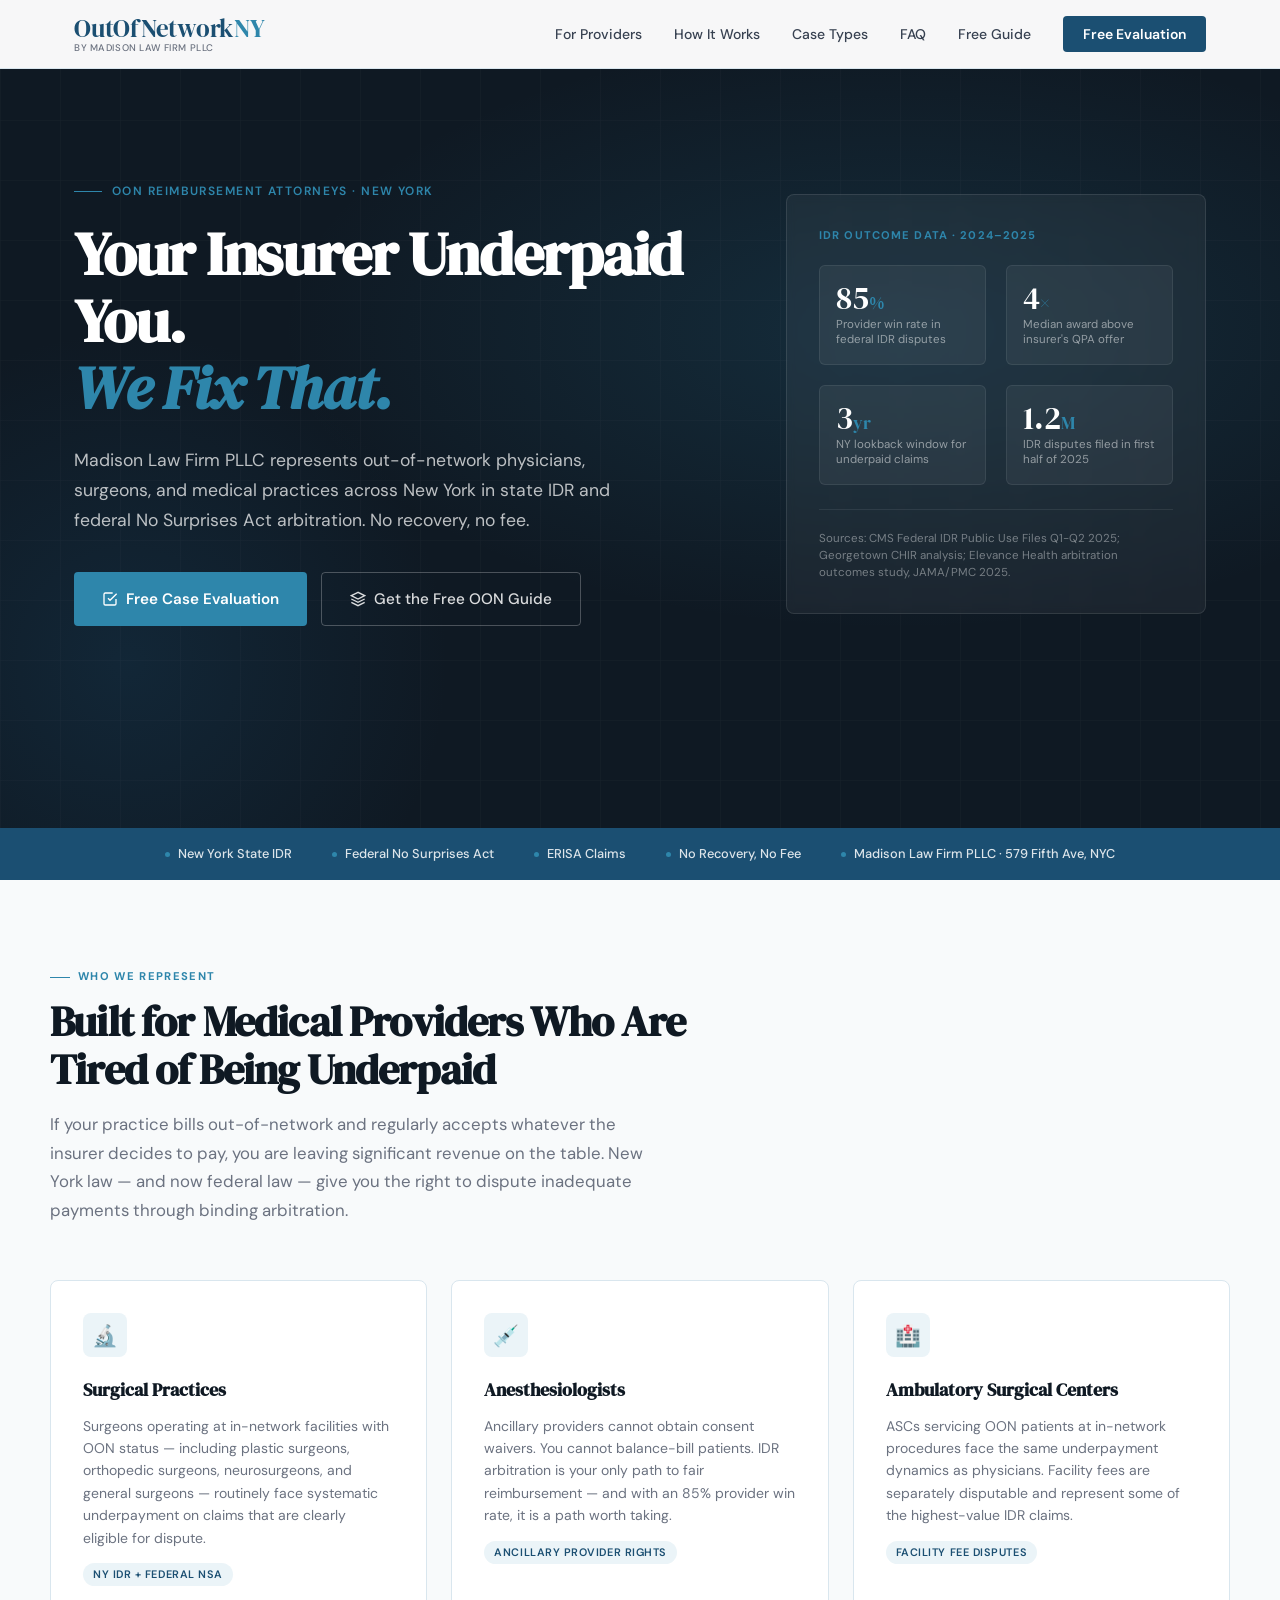
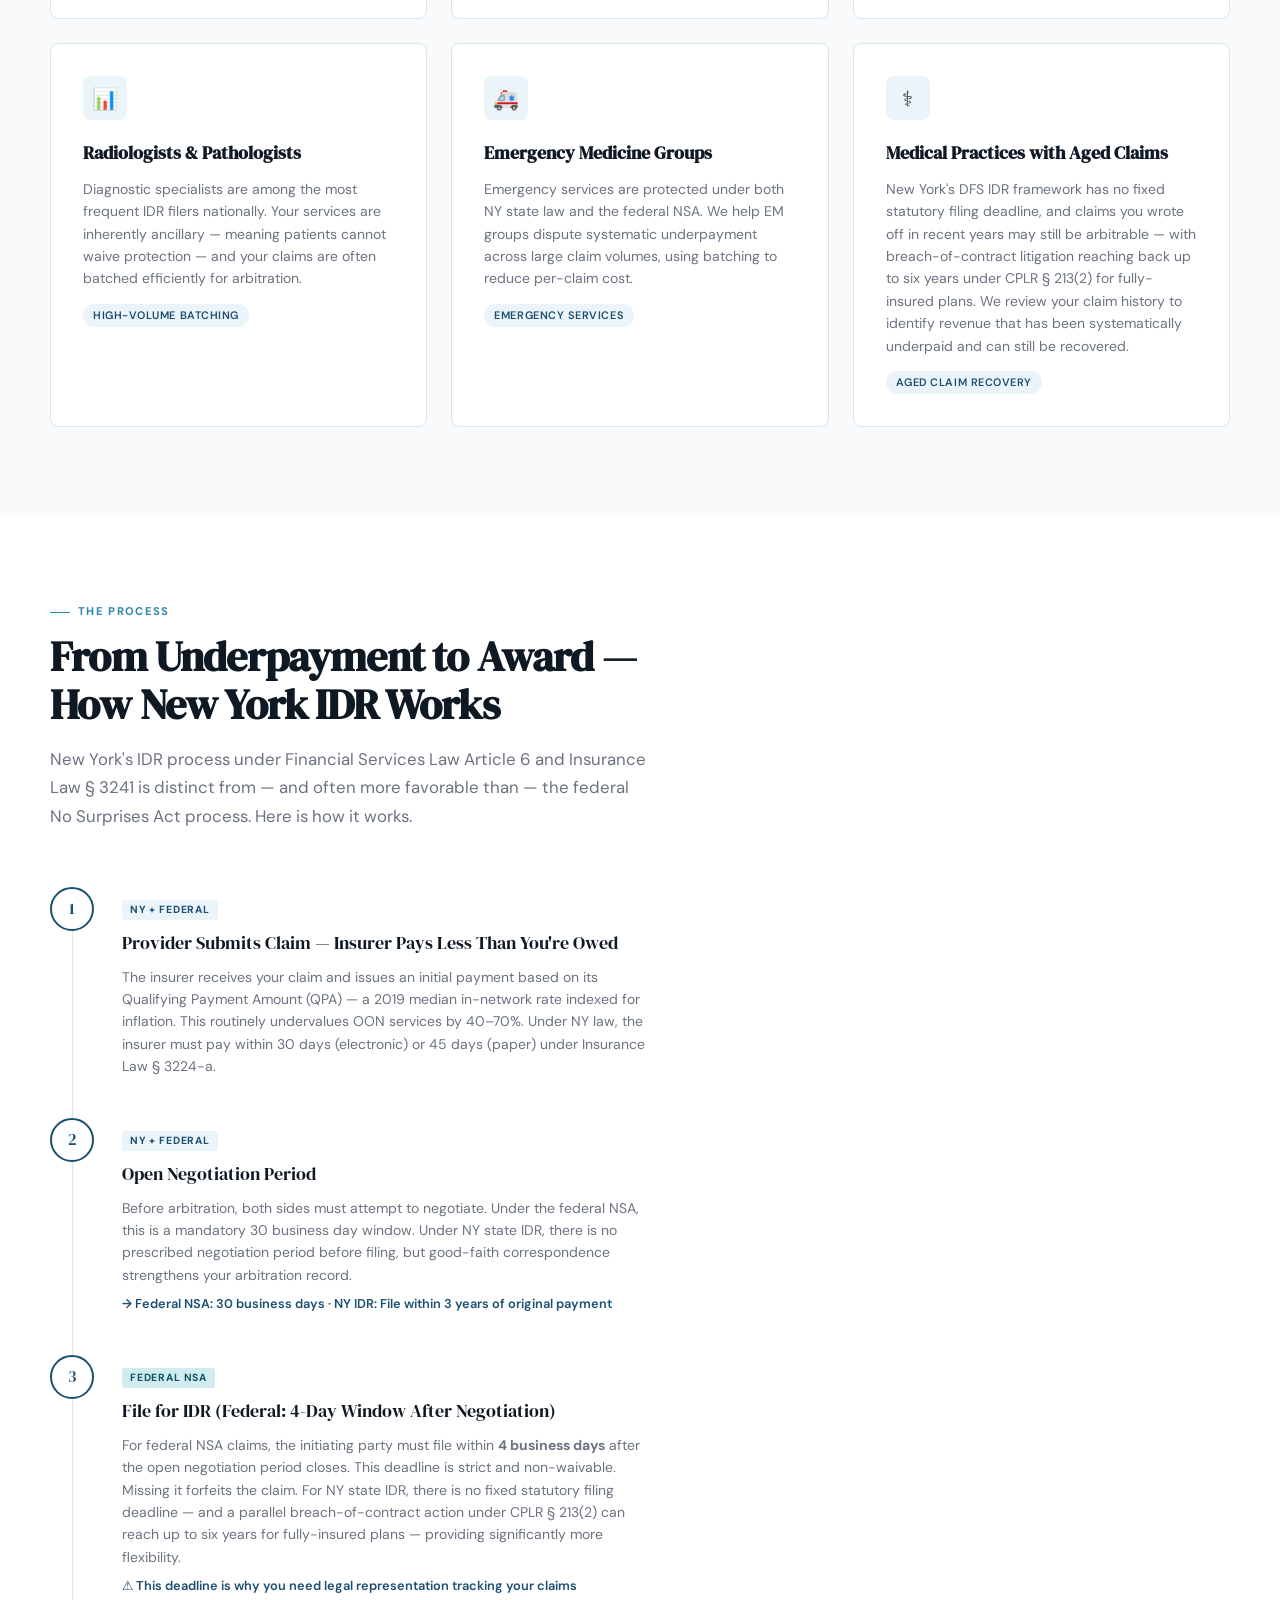
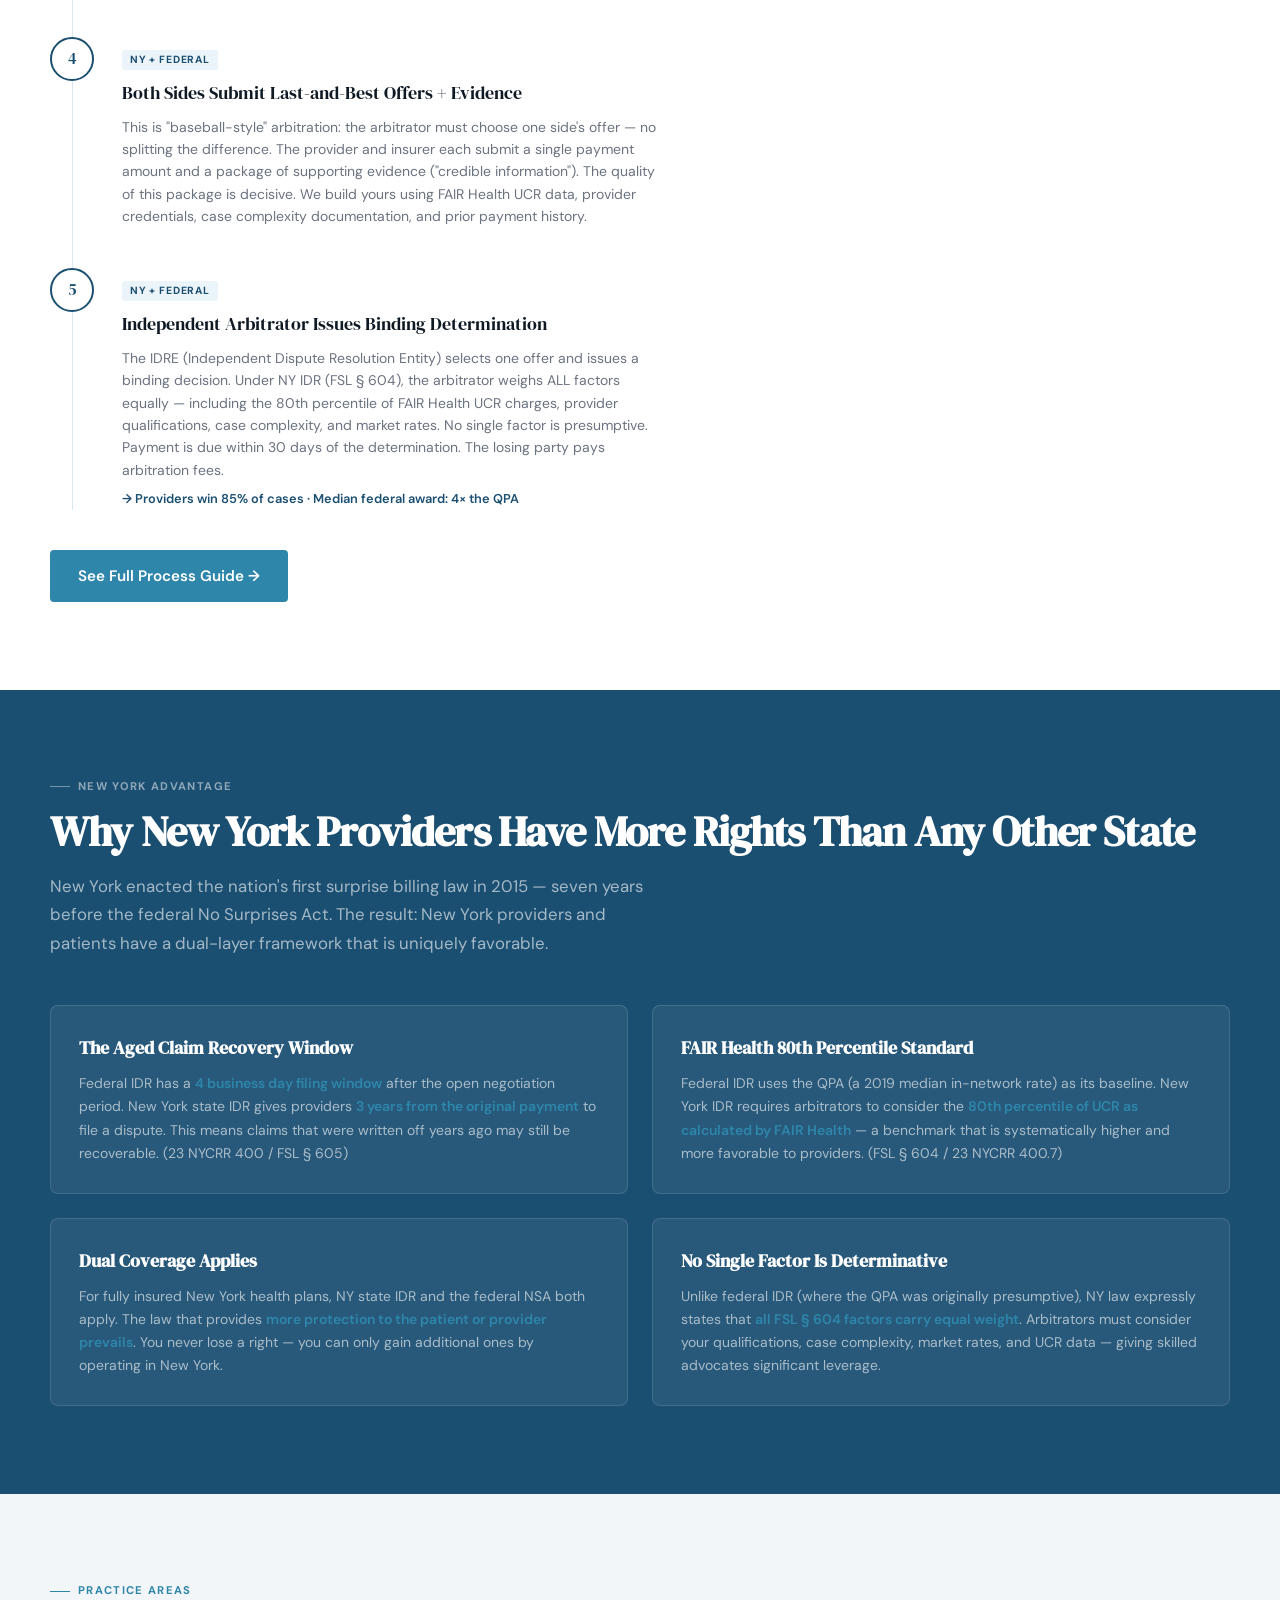
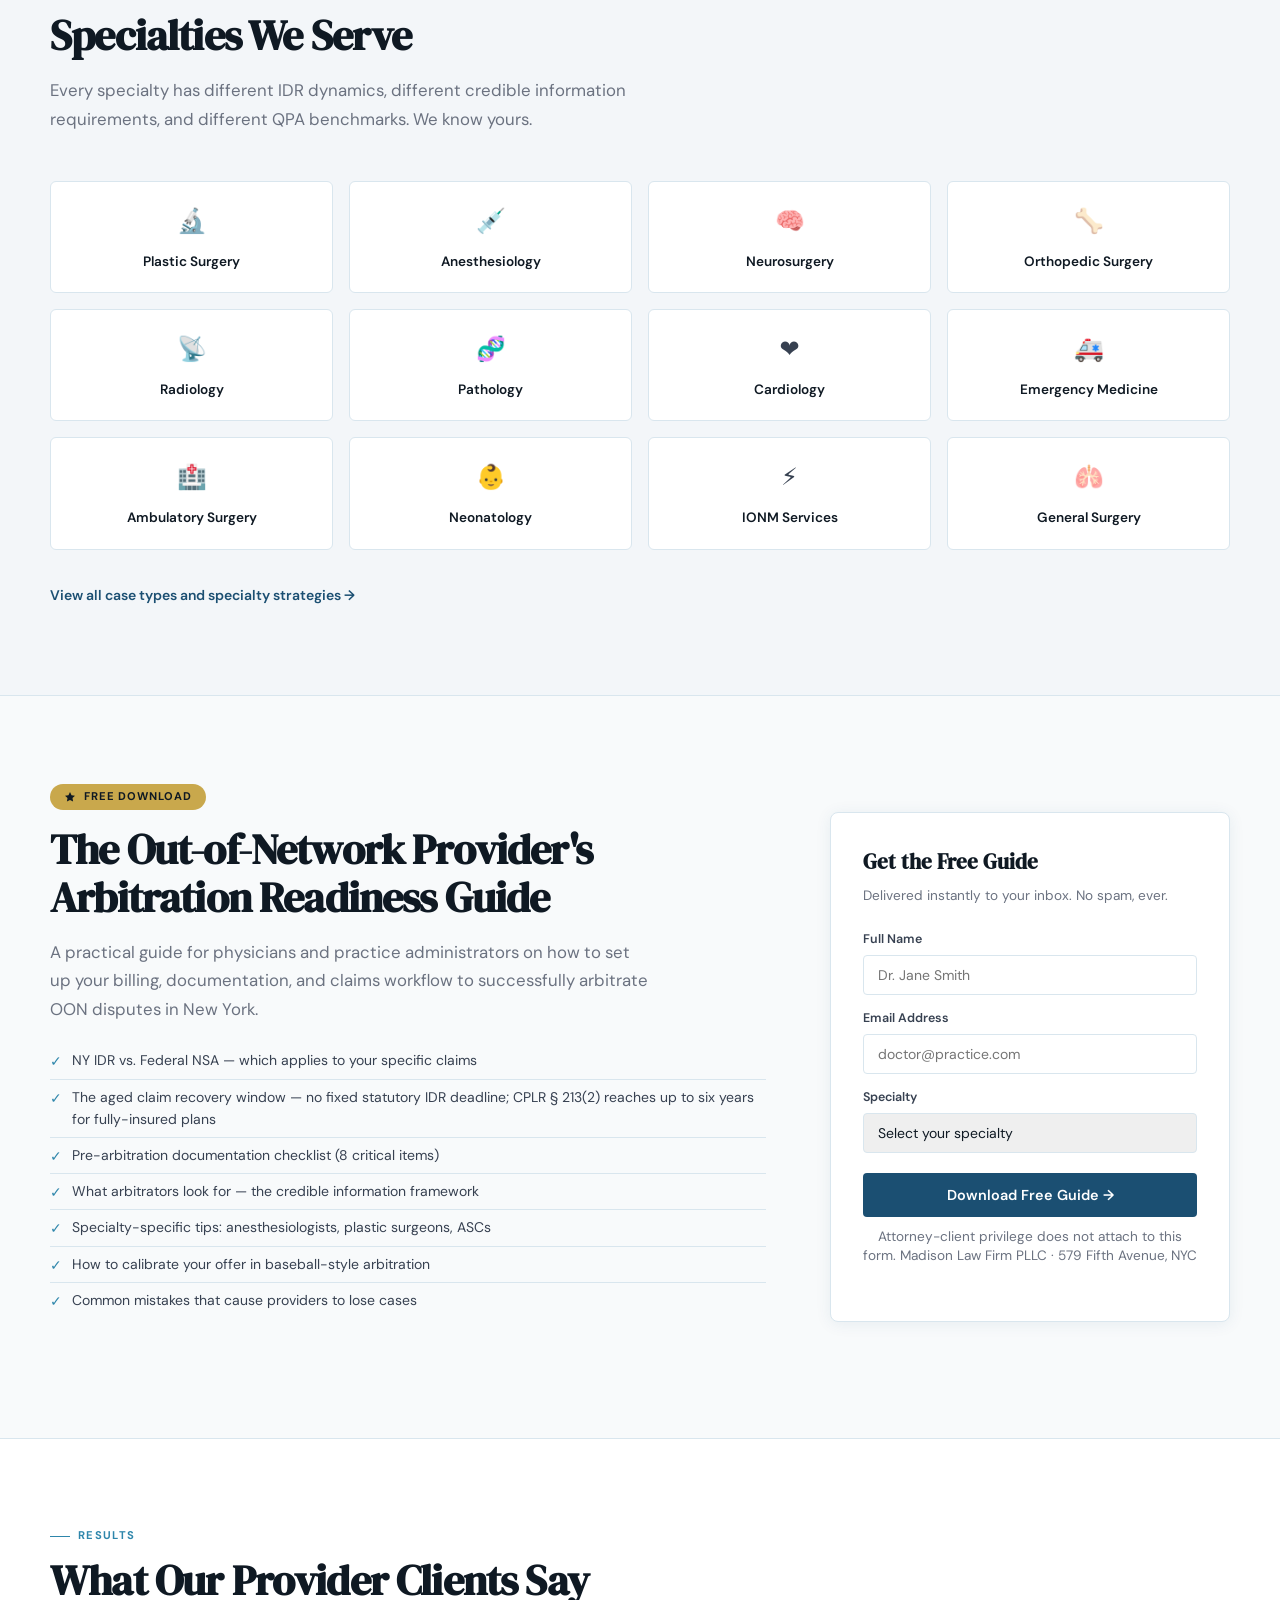
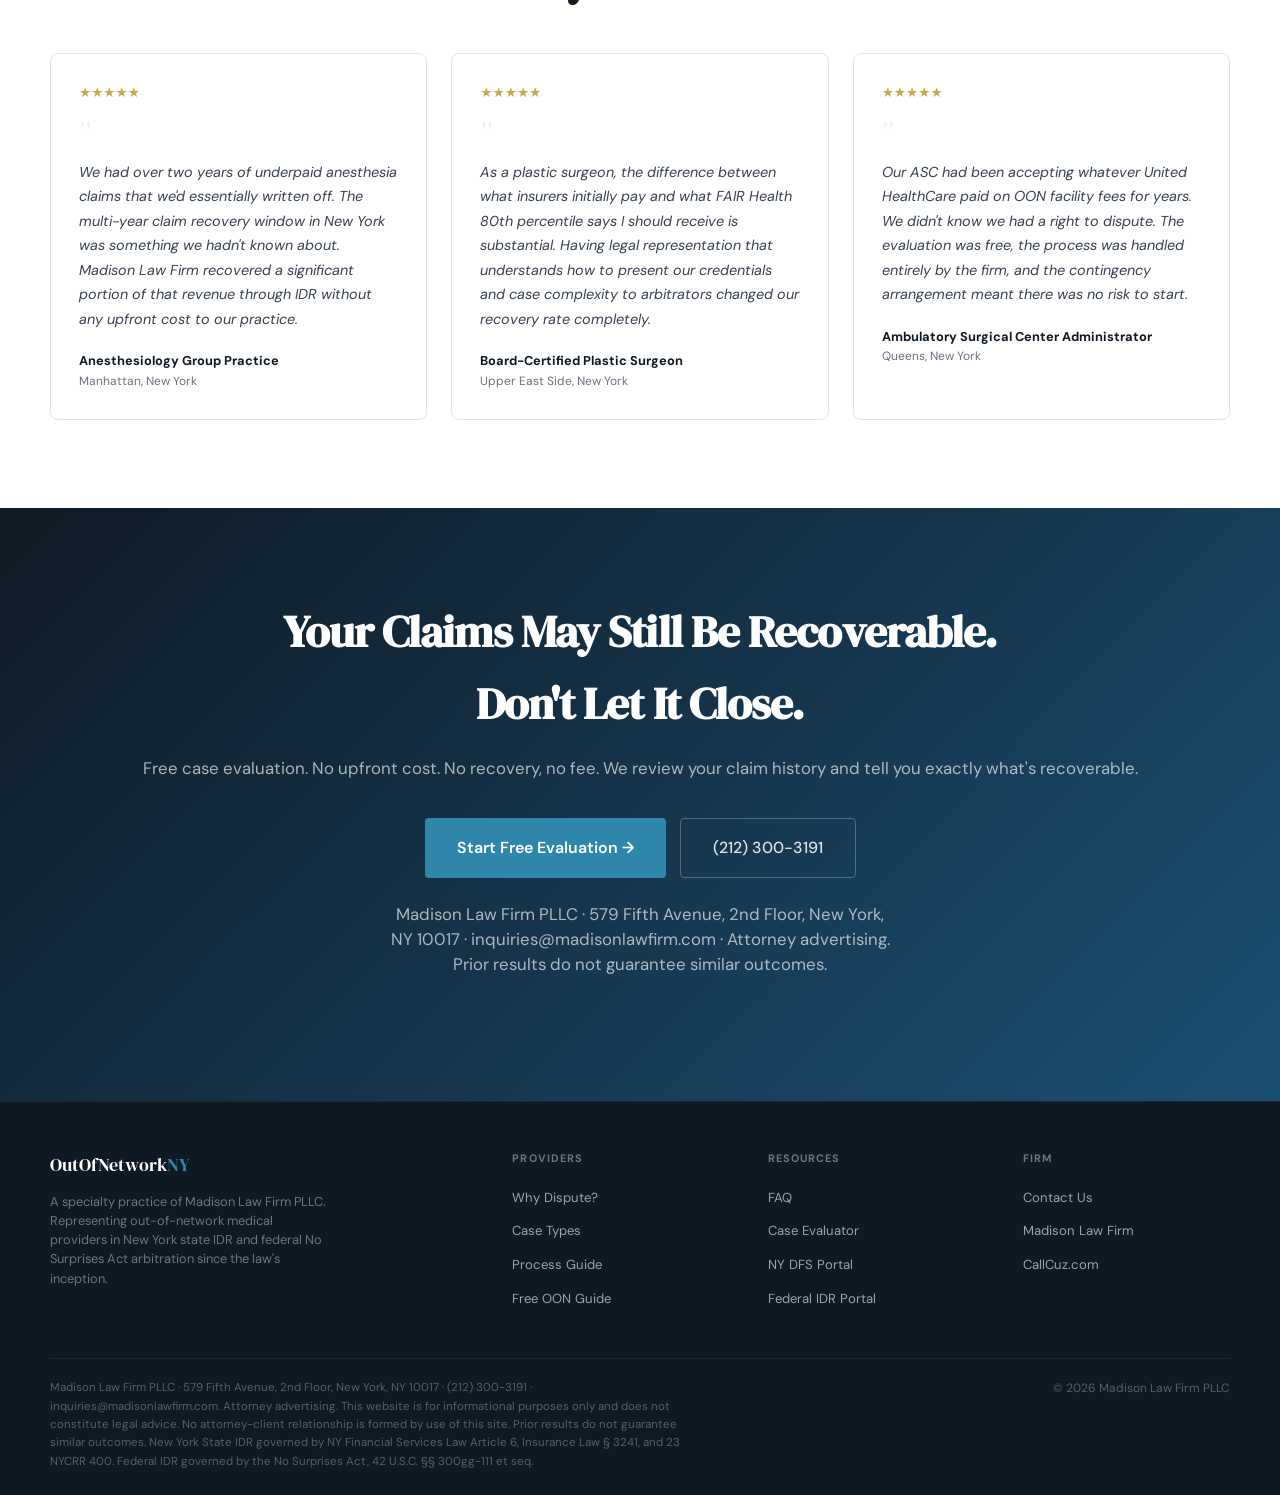
==== index.html @ 7281aad9 "Session 11 follow-up: 3-year -> multi-year / aged claim recovery framing; add Ins. Law § 3241 cross-" ====
<!DOCTYPE html>
<html lang="en">
<head>
<meta charset="UTF-8">
<meta name="viewport" content="width=device-width, initial-scale=1.0">
<title>Out-of-Network NY | OON Reimbursement Attorneys | Madison Law Firm PLLC</title>
<meta name="description" content="New York's out-of-network reimbursement attorneys. We help physicians, surgeons, and medical providers recover fair payment through NY IDR and federal No Surprises Act arbitration. No recovery, no fee.">
<meta name="keywords" content="out of network attorney New York, OON reimbursement lawyer NYC, No Surprises Act attorney NY, IDR arbitration New York, surprise bill attorney, medical provider reimbursement">
<link rel="canonical" href="https://www.outofnetworkny.com/">
<link rel="preconnect" href="https://fonts.googleapis.com">
<link rel="preconnect" href="https://fonts.gstatic.com" crossorigin>
<link href="https://fonts.googleapis.com/css2?family=DM+Serif+Display:ital@0;1&family=DM+Sans:ital,opsz,wght@0,9..40,300;0,9..40,400;0,9..40,500;0,9..40,600;0,9..40,700;1,9..40,400&display=swap" rel="stylesheet">

<style>
:root {
  --white: #FFFFFF;
  --off-white: #F8FAFB;
  --steel: #1B4F72;
  --steel-mid: #2E86AB;
  --steel-light: #EBF4F8;
  --steel-xlight: #F0F7FB;
  --charcoal: #0F1923;
  --gray-dark: #374151;
  --gray-mid: #6B7280;
  --gray-light: #F3F6F9;
  --gold: #C9A84C;
  --border: #D9E6EE;
  --serif: 'DM Serif Display', Georgia, serif;
  --sans: 'DM Sans', system-ui, sans-serif;
  --radius: 4px;
  --shadow: 0 2px 16px rgba(27,79,114,0.08);
  --shadow-lg: 0 8px 40px rgba(27,79,114,0.12);
}

*, *::before, *::after { box-sizing: border-box; margin: 0; padding: 0; }

html { scroll-behavior: smooth; }

body {
  font-family: var(--sans);
  color: var(--gray-dark);
  background: var(--white);
  line-height: 1.6;
  -webkit-font-smoothing: antialiased;
}

/* ─── NAV ─── */
nav {
  position: fixed; top: 0; left: 0; right: 0; z-index: 100;
  background: rgba(255,255,255,0.97);
  border-bottom: 1px solid var(--border);
  backdrop-filter: blur(8px);
}
.nav-inner {
  max-width: 1180px; margin: 0 auto;
  display: flex; align-items: center; justify-content: space-between;
  padding: 0 24px; height: 68px;
}
.nav-logo{font-family:var(--serif);font-size:1.55rem;color:var(--steel);text-decoration:none;letter-spacing:-0.01em;line-height:1.1;display:inline-flex;flex-direction:column;align-items:flex-start;}.nav-logo-brand{display:inline;}.nav-logo-ny{color:var(--steel-mid);}.nav-logo-sub{font-family:var(--sans);font-size:0.6rem;font-weight:500;letter-spacing:0.06em;text-transform:uppercase;color:var(--gray-mid);margin-top:1px;}
.nav-links {
  display: flex; align-items: center; gap: 32px; list-style: none;
}
.nav-links a {
  font-size: 0.875rem; font-weight: 500;
  color: var(--gray-dark); text-decoration: none;
  transition: color 0.2s;
}
.nav-links a:hover { color: var(--steel); }
.nav-cta {
  background: var(--steel);
  color: var(--white) !important;
  padding: 9px 20px;
  border-radius: var(--radius);
  font-weight: 600 !important;
  transition: background 0.2s !important;
}
.nav-cta:hover { background: var(--charcoal) !important; color: var(--white) !important; }
.hamburger { display: none; cursor: pointer; background: none; border: none; padding: 4px; }
.hamburger span {
  display: block; width: 22px; height: 2px;
  background: var(--charcoal); margin: 5px 0;
  transition: all 0.3s;
}

/* ─── HERO ─── */
.hero {
  min-height: 92vh;
  background: var(--charcoal);
  padding-top: 68px;
  display: flex; align-items: center;
  position: relative; overflow: hidden;
}
.hero::before {
  content: '';
  position: absolute; inset: 0;
  background:
    radial-gradient(ellipse 80% 60% at 70% 40%, rgba(46,134,171,0.18) 0%, transparent 60%),
    radial-gradient(ellipse 50% 80% at 10% 80%, rgba(27,79,114,0.25) 0%, transparent 50%);
}
.hero-grid {
  position: absolute; inset: 0; opacity: 0.04;
  background-image:
    linear-gradient(rgba(255,255,255,0.5) 1px, transparent 1px),
    linear-gradient(90deg, rgba(255,255,255,0.5) 1px, transparent 1px);
  background-size: 60px 60px;
}
.hero-inner {
  max-width: 1180px; margin: 0 auto; padding: 80px 24px;
  position: relative; z-index: 2;
  display: grid; grid-template-columns: 1fr 420px; gap: 64px; align-items: center;
}
.hero-eyebrow {
  font-size: 0.75rem; font-weight: 600; letter-spacing: 0.12em;
  text-transform: uppercase; color: var(--steel-mid);
  display: flex; align-items: center; gap: 10px;
  margin-bottom: 20px;
}
.hero-eyebrow::before {
  content: ''; display: block; width: 28px; height: 1px; background: var(--steel-mid);
}
.hero h1 {
  font-family: var(--serif);
  font-size: clamp(2.4rem, 5vw, 3.8rem);
  line-height: 1.1;
  color: var(--white);
  letter-spacing: -0.02em;
  margin-bottom: 24px;
}
.hero h1 em {
  font-style: italic; color: var(--steel-mid);
}
.hero-sub {
  font-size: 1.1rem; color: rgba(255,255,255,0.72);
  max-width: 540px; line-height: 1.7;
  margin-bottom: 36px;
}
.hero-actions {
  display: flex; gap: 14px; flex-wrap: wrap;
}
.btn-primary {
  display: inline-flex; align-items: center; gap: 8px;
  background: var(--steel-mid);
  color: var(--white);
  padding: 14px 28px;
  border-radius: var(--radius);
  font-weight: 600; font-size: 0.95rem;
  text-decoration: none;
  transition: background 0.2s, transform 0.15s;
  border: none; cursor: pointer;
}
.btn-primary:hover { background: #2278A3; transform: translateY(-1px); }
.btn-secondary {
  display: inline-flex; align-items: center; gap: 8px;
  background: transparent;
  color: rgba(255,255,255,0.85);
  padding: 14px 28px;
  border-radius: var(--radius);
  font-weight: 500; font-size: 0.95rem;
  text-decoration: none;
  border: 1px solid rgba(255,255,255,0.25);
  transition: all 0.2s;
  cursor: pointer;
}
.btn-secondary:hover {
  background: rgba(255,255,255,0.08);
  border-color: rgba(255,255,255,0.5);
}

/* Hero card */
.hero-card {
  background: rgba(255,255,255,0.05);
  border: 1px solid rgba(255,255,255,0.1);
  border-radius: 8px;
  padding: 32px;
  backdrop-filter: blur(4px);
}
.hero-card-title {
  font-size: 0.7rem; font-weight: 700; letter-spacing: 0.1em;
  text-transform: uppercase; color: var(--steel-mid);
  margin-bottom: 20px;
}
.stat-grid { display: grid; grid-template-columns: 1fr 1fr; gap: 20px; margin-bottom: 24px; }
.stat-item { padding: 16px; background: rgba(255,255,255,0.05); border-radius: 6px; border: 1px solid rgba(255,255,255,0.08); }
.stat-num {
  font-family: var(--serif); font-size: 2rem; color: var(--white);
  line-height: 1; margin-bottom: 4px;
}
.stat-num span { font-size: 1.1rem; color: var(--steel-mid); }
.stat-label { font-size: 0.72rem; color: rgba(255,255,255,0.5); line-height: 1.3; }
.hero-card-divider {
  height: 1px; background: rgba(255,255,255,0.08); margin: 20px 0;
}
.hero-card-footnote {
  font-size: 0.72rem; color: rgba(255,255,255,0.4); line-height: 1.5;
}

/* ─── TRUST BAR ─── */
.trust-bar {
  background: var(--steel);
  padding: 16px 24px;
}
.trust-bar-inner {
  max-width: 1180px; margin: 0 auto;
  display: flex; align-items: center; justify-content: center;
  gap: 40px; flex-wrap: wrap;
}
.trust-item {
  display: flex; align-items: center; gap: 8px;
  font-size: 0.8rem; font-weight: 500; color: rgba(255,255,255,0.85);
  white-space: nowrap;
}
.trust-dot { width: 5px; height: 5px; background: var(--steel-mid); border-radius: 50%; flex-shrink: 0; }

/* ─── SECTION BASE ─── */
section { padding: 88px 24px; }
.container { max-width: 1180px; margin: 0 auto; }
.section-eyebrow {
  font-size: 0.7rem; font-weight: 700; letter-spacing: 0.12em;
  text-transform: uppercase; color: var(--steel-mid);
  margin-bottom: 12px;
  display: flex; align-items: center; gap: 8px;
}
.section-eyebrow::before {
  content: ''; display: block; width: 20px; height: 1px; background: var(--steel-mid);
}
.section-title {
  font-family: var(--serif);
  font-size: clamp(1.8rem, 3.5vw, 2.6rem);
  color: var(--charcoal);
  letter-spacing: -0.02em;
  line-height: 1.15;
  margin-bottom: 16px;
}
.section-sub {
  font-size: 1.05rem; color: var(--gray-mid); line-height: 1.7;
  max-width: 600px;
}

/* ─── WHO WE SERVE ─── */
.serve-section { background: var(--off-white); }
.serve-intro { max-width: 680px; margin-bottom: 56px; }
.serve-grid {
  display: grid; grid-template-columns: repeat(3, 1fr); gap: 24px;
}
.serve-card {
  background: var(--white);
  border: 1px solid var(--border);
  border-radius: 8px;
  padding: 32px;
  transition: box-shadow 0.2s, transform 0.2s;
}
.serve-card:hover { box-shadow: var(--shadow-lg); transform: translateY(-2px); }
.serve-icon {
  width: 44px; height: 44px;
  background: var(--steel-light);
  border-radius: 8px;
  display: flex; align-items: center; justify-content: center;
  margin-bottom: 18px; font-size: 1.3rem;
}
.serve-card h3 {
  font-family: var(--serif); font-size: 1.15rem;
  color: var(--charcoal); margin-bottom: 10px;
}
.serve-card p { font-size: 0.875rem; color: var(--gray-mid); line-height: 1.6; }
.serve-tag {
  display: inline-block;
  background: var(--steel-light); color: var(--steel);
  font-size: 0.68rem; font-weight: 600; letter-spacing: 0.05em;
  text-transform: uppercase; padding: 3px 10px; border-radius: 20px;
  margin-top: 14px;
}

/* ─── PROCESS ─── */
.process-section { background: var(--white); }
.process-header { max-width: 640px; margin-bottom: 56px; }
.process-timeline { position: relative; }
.process-timeline::before {
  content: '';
  position: absolute; left: 22px; top: 0; bottom: 0;
  width: 1px; background: var(--border);
}
.process-step {
  display: flex; gap: 28px; padding-bottom: 40px; position: relative;
}
.process-step:last-child { padding-bottom: 0; }
.step-num {
  width: 44px; height: 44px; border-radius: 50%;
  background: var(--white); border: 2px solid var(--steel);
  display: flex; align-items: center; justify-content: center;
  font-family: var(--serif); font-size: 1rem; color: var(--steel);
  flex-shrink: 0; position: relative; z-index: 2;
}
.step-body { padding-top: 8px; }
.step-badge {
  display: inline-block;
  font-size: 0.65rem; font-weight: 700; letter-spacing: 0.08em;
  text-transform: uppercase; padding: 2px 8px;
  border-radius: 3px; margin-bottom: 8px;
}
.badge-ny { background: #FFF3CD; color: #856404; }
.badge-fed { background: #D1ECF1; color: #0C5460; }
.badge-both { background: var(--steel-light); color: var(--steel); }
.step-title {
  font-family: var(--serif); font-size: 1.15rem;
  color: var(--charcoal); margin-bottom: 8px;
}
.step-desc { font-size: 0.875rem; color: var(--gray-mid); line-height: 1.6; max-width: 540px; }
.step-key {
  margin-top: 8px; font-size: 0.8rem;
  color: var(--steel); font-weight: 600;
  display: flex; align-items: center; gap: 6px;
}

/* ─── WHY NY ─── */
.whyny-section { background: var(--steel); }
.whyny-section .section-title { color: var(--white); }
.whyny-section .section-eyebrow { color: rgba(255,255,255,0.6); }
.whyny-section .section-eyebrow::before { background: rgba(255,255,255,0.4); }
.whyny-section .section-sub { color: rgba(255,255,255,0.65); }
.whyny-grid {
  display: grid; grid-template-columns: repeat(2, 1fr); gap: 24px; margin-top: 48px;
}
.whyny-card {
  background: rgba(255,255,255,0.06);
  border: 1px solid rgba(255,255,255,0.12);
  border-radius: 8px; padding: 28px;
}
.whyny-card h3 {
  font-family: var(--serif); font-size: 1.1rem; color: var(--white);
  margin-bottom: 10px;
}
.whyny-card p { font-size: 0.875rem; color: rgba(255,255,255,0.6); line-height: 1.65; }
.whyny-highlight {
  color: var(--steel-mid); font-weight: 600;
}

/* ─── SPECIALTIES ─── */
.spec-section { background: var(--gray-light); }
.spec-header { max-width: 600px; margin-bottom: 48px; }
.spec-list {
  display: grid; grid-template-columns: repeat(4, 1fr); gap: 16px;
}
.spec-item {
  background: var(--white);
  border: 1px solid var(--border);
  border-radius: 6px; padding: 20px 16px;
  text-align: center;
  transition: border-color 0.2s, box-shadow 0.2s;
}
.spec-item:hover { border-color: var(--steel-mid); box-shadow: var(--shadow); }
.spec-emoji { font-size: 1.5rem; margin-bottom: 10px; }
.spec-name { font-size: 0.85rem; font-weight: 600; color: var(--charcoal); }

/* ─── GUIDE CTA ─── */
.guide-section {
  background: var(--off-white);
  border-top: 1px solid var(--border);
  border-bottom: 1px solid var(--border);
}
.guide-inner {
  display: grid; grid-template-columns: 1fr 400px; gap: 64px; align-items: center;
}
.guide-badge {
  display: inline-flex; align-items: center; gap: 8px;
  background: var(--gold);
  color: var(--charcoal); padding: 4px 14px; border-radius: 20px;
  font-size: 0.7rem; font-weight: 700; letter-spacing: 0.08em;
  text-transform: uppercase; margin-bottom: 16px;
}
.guide-list {
  list-style: none; margin: 20px 0 32px;
}
.guide-list li {
  display: flex; align-items: flex-start; gap: 10px;
  font-size: 0.875rem; color: var(--gray-dark); padding: 6px 0;
  border-bottom: 1px solid var(--border);
}
.guide-list li:last-child { border-bottom: none; }
.guide-check { color: var(--steel-mid); font-weight: 700; flex-shrink: 0; margin-top: 1px; }
.guide-form-card {
  background: var(--white);
  border: 1px solid var(--border);
  border-radius: 8px; padding: 32px;
  box-shadow: var(--shadow);
}
.guide-form-card h3 {
  font-family: var(--serif); font-size: 1.3rem;
  color: var(--charcoal); margin-bottom: 6px;
}
.guide-form-card p { font-size: 0.85rem; color: var(--gray-mid); margin-bottom: 24px; }
.form-group { margin-bottom: 14px; }
.form-group label {
  display: block; font-size: 0.78rem; font-weight: 600;
  color: var(--gray-dark); margin-bottom: 5px;
}
.form-group input, .form-group select {
  width: 100%; padding: 10px 14px;
  border: 1px solid var(--border);
  border-radius: var(--radius);
  font-family: var(--sans); font-size: 0.875rem;
  color: var(--charcoal);
  transition: border-color 0.2s;
  appearance: none;
}
.form-group input:focus, .form-group select:focus {
  outline: none; border-color: var(--steel-mid);
  box-shadow: 0 0 0 3px rgba(46,134,171,0.1);
}
.form-submit {
  width: 100%; padding: 13px;
  background: var(--steel); color: var(--white);
  border: none; border-radius: var(--radius);
  font-family: var(--sans); font-size: 0.9rem; font-weight: 600;
  cursor: pointer; transition: background 0.2s;
  margin-top: 6px;
}
.form-submit:hover { background: var(--charcoal); }
.form-privacy {
  font-size: 0.72rem; color: var(--gray-mid); text-align: center;
  margin-top: 10px; line-height: 1.4;
}

/* ─── TESTIMONIALS ─── */
.testi-section { background: var(--white); }
.testi-grid { display: grid; grid-template-columns: repeat(3, 1fr); gap: 24px; margin-top: 48px; }
.testi-card {
  border: 1px solid var(--border); border-radius: 8px; padding: 28px;
  position: relative;
}
.testi-quote { font-size: 2rem; color: var(--steel-light); line-height: 1; margin-bottom: 12px; font-family: Georgia; }
.testi-text { font-size: 0.9rem; color: var(--gray-dark); line-height: 1.7; font-style: italic; margin-bottom: 20px; }
.testi-author { font-size: 0.8rem; font-weight: 700; color: var(--charcoal); }
.testi-role { font-size: 0.75rem; color: var(--gray-mid); }
.testi-stars { color: var(--gold); font-size: 0.85rem; margin-bottom: 12px; }

/* ─── FINAL CTA ─── */
.cta-section {
  background: linear-gradient(135deg, var(--charcoal) 0%, var(--steel) 100%);
  padding: 88px 24px; text-align: center;
}
.cta-section h2 {
  font-family: var(--serif); font-size: clamp(1.8rem, 3.5vw, 2.8rem);
  color: var(--white); letter-spacing: -0.02em; margin-bottom: 16px;
}
.cta-section p { font-size: 1.05rem; color: rgba(255,255,255,0.65); margin-bottom: 36px; }
.cta-actions { display: flex; gap: 14px; justify-content: center; flex-wrap: wrap; }
.cta-phone {
  display: inline-flex; align-items: center; gap: 8px;
  font-size: 1.5rem; font-family: var(--serif); color: var(--white);
  text-decoration: none; margin-bottom: 16px;
}
.disclaimer {
  font-size: 0.72rem; color: rgba(255,255,255,0.35);
  max-width: 500px; margin: 24px auto 0; line-height: 1.5;
}

/* ─── FOOTER ─── */
footer {
  background: var(--charcoal);
  border-top: 1px solid rgba(255,255,255,0.06);
  padding: 48px 24px 24px;
}
.footer-inner {
  max-width: 1180px; margin: 0 auto;
  display: grid; grid-template-columns: 2fr 1fr 1fr 1fr; gap: 48px;
  margin-bottom: 40px;
}
.footer-brand { max-width: 280px; }
.footer-logo {
  font-family: var(--serif); font-size: 1.15rem;
  color: var(--white); text-decoration: none; display: block; margin-bottom: 12px;
}
.footer-logo span { color: var(--steel-mid); }
.footer-tagline { font-size: 0.8rem; color: rgba(255,255,255,0.4); line-height: 1.5; }
.footer-col h4 {
  font-size: 0.68rem; font-weight: 700; letter-spacing: 0.1em;
  text-transform: uppercase; color: rgba(255,255,255,0.4);
  margin-bottom: 16px;
}
.footer-col ul { list-style: none; }
.footer-col li { margin-bottom: 8px; }
.footer-col a {
  font-size: 0.82rem; color: rgba(255,255,255,0.6);
  text-decoration: none; transition: color 0.2s;
}
.footer-col a:hover { color: var(--white); }
.footer-bottom {
  max-width: 1180px; margin: 0 auto;
  border-top: 1px solid rgba(255,255,255,0.06);
  padding-top: 20px;
  display: flex; justify-content: space-between; align-items: flex-start;
  gap: 24px; flex-wrap: wrap;
}
.footer-legal { font-size: 0.72rem; color: rgba(255,255,255,0.3); line-height: 1.6; max-width: 640px; }
.footer-copy { font-size: 0.75rem; color: rgba(255,255,255,0.3); white-space: nowrap; }

/* ─── MOBILE ─── */
@media (max-width: 768px) {
  .nav-links { display: none; }
  .hamburger { display: block; }
  .nav-links.open {
    display: flex; flex-direction: column;
    position: fixed; top: 68px; left: 0; right: 0;
    background: var(--white); padding: 20px 24px 28px;
    border-bottom: 1px solid var(--border);
    box-shadow: 0 8px 24px rgba(0,0,0,0.1);
    gap: 4px;
  }
  .nav-links.open a { padding: 10px 0; font-size: 1rem; border-bottom: 1px solid var(--border); }
  .nav-links.open li:last-child a { border-bottom: none; }
  .hero-inner { grid-template-columns: 1fr; gap: 40px; padding: 60px 20px; }
  .hero-card { display: none; }
  .serve-grid { grid-template-columns: 1fr; }
  .whyny-grid { grid-template-columns: 1fr; }
  .spec-list { grid-template-columns: repeat(2, 1fr); }
  .guide-inner { grid-template-columns: 1fr; }
  .testi-grid { grid-template-columns: 1fr; }
  .footer-inner { grid-template-columns: 1fr 1fr; gap: 32px; }
  .footer-bottom { flex-direction: column; }
  .trust-bar-inner { gap: 16px; }
  .cta-actions { flex-direction: column; align-items: center; }
}
@media (max-width: 480px) {
  .spec-list { grid-template-columns: repeat(2, 1fr); }
  .footer-inner { grid-template-columns: 1fr; }
  .stat-grid { grid-template-columns: 1fr 1fr; }
}

/* ─── ANIMATIONS ─── */
@keyframes fadeUp {
  from { opacity: 0; transform: translateY(20px); }
  to { opacity: 1; transform: translateY(0); }
}
.hero-eyebrow { animation: fadeUp 0.6s ease both; }
.hero h1 { animation: fadeUp 0.6s 0.1s ease both; }
.hero-sub { animation: fadeUp 0.6s 0.2s ease both; }
.hero-actions { animation: fadeUp 0.6s 0.3s ease both; }
.hero-card { animation: fadeUp 0.6s 0.2s ease both; }
</style>
</head>
<body>

<!-- NAV -->
<nav>
  <div class="nav-inner">
    <a href="/" class="nav-logo"><span class="nav-logo-brand">OutOfNetwork<span class="nav-logo-ny">NY</span></span><span class="nav-logo-sub">by Madison Law Firm PLLC</span></a>
    <ul class="nav-links" id="navLinks">
      <li><a href="/for-providers.html">For Providers</a></li>
      <li><a href="/how-it-works.html">How It Works</a></li>
      <li><a href="/case-types.html">Case Types</a></li>
      <li><a href="/faq.html">FAQ</a></li>
      <li><a href="/free-guide.html">Free Guide</a></li>
      <li><a href="/case-evaluator.html" class="nav-cta">Free Evaluation</a></li>
    </ul>
    <button class="hamburger" id="hamburger" aria-label="Menu">
      <span></span><span></span><span></span>
    </button>
  </div>
</nav>

<!-- HERO -->
<section class="hero">
  <div class="hero-grid"></div>
  <div class="hero-inner">
    <div>
      <div class="hero-eyebrow">OON Reimbursement Attorneys · New York</div>
      <h1>Your Insurer Underpaid You.<br><em>We Fix That.</em></h1>
      <p class="hero-sub">Madison Law Firm PLLC represents out-of-network physicians, surgeons, and medical practices across New York in state IDR and federal No Surprises Act arbitration. No recovery, no fee.</p>
      <div class="hero-actions">
        <a href="/case-evaluator.html" class="btn-primary">
          <svg width="16" height="16" viewBox="0 0 24 24" fill="none" stroke="currentColor" stroke-width="2"><path d="M9 11l3 3L22 4"/><path d="M21 12v7a2 2 0 01-2 2H5a2 2 0 01-2-2V5a2 2 0 012-2h11"/></svg>
          Free Case Evaluation
        </a>
        <a href="/free-guide.html" class="btn-secondary">
          <svg width="16" height="16" viewBox="0 0 24 24" fill="none" stroke="currentColor" stroke-width="2"><path d="M12 2L2 7l10 5 10-5-10-5z"/><path d="M2 17l10 5 10-5M2 12l10 5 10-5"/></svg>
          Get the Free OON Guide
        </a>
      </div>
    </div>
    <div class="hero-card">
      <div class="hero-card-title">IDR Outcome Data · 2024–2025</div>
      <div class="stat-grid">
        <div class="stat-item">
          <div class="stat-num">85<span>%</span></div>
          <div class="stat-label">Provider win rate in federal IDR disputes</div>
        </div>
        <div class="stat-item">
          <div class="stat-num">4<span>×</span></div>
          <div class="stat-label">Median award above insurer's QPA offer</div>
        </div>
        <div class="stat-item">
          <div class="stat-num">3<span>yr</span></div>
          <div class="stat-label">NY lookback window for underpaid claims</div>
        </div>
        <div class="stat-item">
          <div class="stat-num">1.2<span>M</span></div>
          <div class="stat-label">IDR disputes filed in first half of 2025</div>
        </div>
      </div>
      <div class="hero-card-divider"></div>
      <div class="hero-card-footnote">Sources: CMS Federal IDR Public Use Files Q1-Q2 2025; Georgetown CHIR analysis; Elevance Health arbitration outcomes study, JAMA/PMC 2025.</div>
    </div>
  </div>
</section>

<!-- TRUST BAR -->
<div class="trust-bar">
  <div class="trust-bar-inner">
    <div class="trust-item"><div class="trust-dot"></div> New York State IDR</div>
    <div class="trust-item"><div class="trust-dot"></div> Federal No Surprises Act</div>
    <div class="trust-item"><div class="trust-dot"></div> ERISA Claims</div>
    <div class="trust-item"><div class="trust-dot"></div> No Recovery, No Fee</div>
    <div class="trust-item"><div class="trust-dot"></div> Madison Law Firm PLLC · 579 Fifth Ave, NYC</div>
  </div>
</div>

<!-- WHO WE SERVE -->
<section class="serve-section">
  <div class="container">
    <div class="serve-intro">
      <div class="section-eyebrow">Who We Represent</div>
      <h2 class="section-title">Built for Medical Providers Who Are Tired of Being Underpaid</h2>
      <p class="section-sub">If your practice bills out-of-network and regularly accepts whatever the insurer decides to pay, you are leaving significant revenue on the table. New York law — and now federal law — give you the right to dispute inadequate payments through binding arbitration.</p>
    </div>
    <div class="serve-grid">
      <div class="serve-card">
        <div class="serve-icon">🔬</div>
        <h3>Surgical Practices</h3>
        <p>Surgeons operating at in-network facilities with OON status — including plastic surgeons, orthopedic surgeons, neurosurgeons, and general surgeons — routinely face systematic underpayment on claims that are clearly eligible for dispute.</p>
        <span class="serve-tag">NY IDR + Federal NSA</span>
      </div>
      <div class="serve-card">
        <div class="serve-icon">💉</div>
        <h3>Anesthesiologists</h3>
        <p>Ancillary providers cannot obtain consent waivers. You cannot balance-bill patients. IDR arbitration is your only path to fair reimbursement — and with an 85% provider win rate, it is a path worth taking.</p>
        <span class="serve-tag">Ancillary Provider Rights</span>
      </div>
      <div class="serve-card">
        <div class="serve-icon">🏥</div>
        <h3>Ambulatory Surgical Centers</h3>
        <p>ASCs servicing OON patients at in-network procedures face the same underpayment dynamics as physicians. Facility fees are separately disputable and represent some of the highest-value IDR claims.</p>
        <span class="serve-tag">Facility Fee Disputes</span>
      </div>
      <div class="serve-card">
        <div class="serve-icon">📊</div>
        <h3>Radiologists & Pathologists</h3>
        <p>Diagnostic specialists are among the most frequent IDR filers nationally. Your services are inherently ancillary — meaning patients cannot waive protection — and your claims are often batched efficiently for arbitration.</p>
        <span class="serve-tag">High-Volume Batching</span>
      </div>
      <div class="serve-card">
        <div class="serve-icon">🚑</div>
        <h3>Emergency Medicine Groups</h3>
        <p>Emergency services are protected under both NY state law and the federal NSA. We help EM groups dispute systematic underpayment across large claim volumes, using batching to reduce per-claim cost.</p>
        <span class="serve-tag">Emergency Services</span>
      </div>
      <div class="serve-card">
        <div class="serve-icon">⚕️</div>
        <h3>Medical Practices with Aged Claims</h3>
        <p>New York's DFS IDR framework has no fixed statutory filing deadline, and claims you wrote off in recent years may still be arbitrable — with breach-of-contract litigation reaching back up to six years under CPLR § 213(2) for fully-insured plans. We review your claim history to identify revenue that has been systematically underpaid and can still be recovered.</p>
        <span class="serve-tag">Aged Claim Recovery</span>
      </div>
    </div>
  </div>
</section>

<!-- HOW IT WORKS PREVIEW -->
<section class="process-section">
  <div class="container">
    <div class="process-header">
      <div class="section-eyebrow">The Process</div>
      <h2 class="section-title">From Underpayment to Award — How New York IDR Works</h2>
      <p class="section-sub">New York's IDR process under Financial Services Law Article 6 and Insurance Law § 3241 is distinct from — and often more favorable than — the federal No Surprises Act process. Here is how it works.</p>
    </div>
    <div class="process-timeline">
      <div class="process-step">
        <div class="step-num">1</div>
        <div class="step-body">
          <span class="step-badge badge-both">NY + Federal</span>
          <div class="step-title">Provider Submits Claim — Insurer Pays Less Than You're Owed</div>
          <p class="step-desc">The insurer receives your claim and issues an initial payment based on its Qualifying Payment Amount (QPA) — a 2019 median in-network rate indexed for inflation. This routinely undervalues OON services by 40–70%. Under NY law, the insurer must pay within 30 days (electronic) or 45 days (paper) under Insurance Law § 3224-a.</p>
        </div>
      </div>
      <div class="process-step">
        <div class="step-num">2</div>
        <div class="step-body">
          <span class="step-badge badge-both">NY + Federal</span>
          <div class="step-title">Open Negotiation Period</div>
          <p class="step-desc">Before arbitration, both sides must attempt to negotiate. Under the federal NSA, this is a mandatory 30 business day window. Under NY state IDR, there is no prescribed negotiation period before filing, but good-faith correspondence strengthens your arbitration record.</p>
          <div class="step-key">→ Federal NSA: 30 business days · NY IDR: File within 3 years of original payment</div>
        </div>
      </div>
      <div class="process-step">
        <div class="step-num">3</div>
        <div class="step-body">
          <span class="step-badge badge-fed">Federal NSA</span>
          <div class="step-title">File for IDR (Federal: 4-Day Window After Negotiation)</div>
          <p class="step-desc">For federal NSA claims, the initiating party must file within <strong>4 business days</strong> after the open negotiation period closes. This deadline is strict and non-waivable. Missing it forfeits the claim. For NY state IDR, there is no fixed statutory filing deadline — and a parallel breach-of-contract action under CPLR § 213(2) can reach up to six years for fully-insured plans — providing significantly more flexibility.</p>
          <div class="step-key">⚠ This deadline is why you need legal representation tracking your claims</div>
        </div>
      </div>
      <div class="process-step">
        <div class="step-num">4</div>
        <div class="step-body">
          <span class="step-badge badge-both">NY + Federal</span>
          <div class="step-title">Both Sides Submit Last-and-Best Offers + Evidence</div>
          <p class="step-desc">This is "baseball-style" arbitration: the arbitrator must choose one side's offer — no splitting the difference. The provider and insurer each submit a single payment amount and a package of supporting evidence ("credible information"). The quality of this package is decisive. We build yours using FAIR Health UCR data, provider credentials, case complexity documentation, and prior payment history.</p>
        </div>
      </div>
      <div class="process-step">
        <div class="step-num">5</div>
        <div class="step-body">
          <span class="step-badge badge-both">NY + Federal</span>
          <div class="step-title">Independent Arbitrator Issues Binding Determination</div>
          <p class="step-desc">The IDRE (Independent Dispute Resolution Entity) selects one offer and issues a binding decision. Under NY IDR (FSL § 604), the arbitrator weighs ALL factors equally — including the 80th percentile of FAIR Health UCR charges, provider qualifications, case complexity, and market rates. No single factor is presumptive. Payment is due within 30 days of the determination. The losing party pays arbitration fees.</p>
          <div class="step-key">→ Providers win 85% of cases · Median federal award: 4× the QPA</div>
        </div>
      </div>
    </div>
    <div style="margin-top: 40px;">
      <a href="/how-it-works.html" class="btn-primary" style="text-decoration:none;">See Full Process Guide →</a>
    </div>
  </div>
</section>

<!-- WHY NY -->
<section class="whyny-section">
  <div class="container">
    <div class="section-eyebrow" style="color:rgba(255,255,255,0.5)">New York Advantage</div>
    <h2 class="section-title">Why New York Providers Have More Rights Than Any Other State</h2>
    <p class="section-sub" style="color:rgba(255,255,255,0.6)">New York enacted the nation's first surprise billing law in 2015 — seven years before the federal No Surprises Act. The result: New York providers and patients have a dual-layer framework that is uniquely favorable.</p>
    <div class="whyny-grid">
      <div class="whyny-card">
        <h3>The Aged Claim Recovery Window</h3>
        <p>Federal IDR has a <span class="whyny-highlight">4 business day filing window</span> after the open negotiation period. New York state IDR gives providers <span class="whyny-highlight">3 years from the original payment</span> to file a dispute. This means claims that were written off years ago may still be recoverable. (23 NYCRR 400 / FSL § 605)</p>
      </div>
      <div class="whyny-card">
        <h3>FAIR Health 80th Percentile Standard</h3>
        <p>Federal IDR uses the QPA (a 2019 median in-network rate) as its baseline. New York IDR requires arbitrators to consider the <span class="whyny-highlight">80th percentile of UCR as calculated by FAIR Health</span> — a benchmark that is systematically higher and more favorable to providers. (FSL § 604 / 23 NYCRR 400.7)</p>
      </div>
      <div class="whyny-card">
        <h3>Dual Coverage Applies</h3>
        <p>For fully insured New York health plans, NY state IDR and the federal NSA both apply. The law that provides <span class="whyny-highlight">more protection to the patient or provider prevails</span>. You never lose a right — you can only gain additional ones by operating in New York.</p>
      </div>
      <div class="whyny-card">
        <h3>No Single Factor Is Determinative</h3>
        <p>Unlike federal IDR (where the QPA was originally presumptive), NY law expressly states that <span class="whyny-highlight">all FSL § 604 factors carry equal weight</span>. Arbitrators must consider your qualifications, case complexity, market rates, and UCR data — giving skilled advocates significant leverage.</p>
      </div>
    </div>
  </div>
</section>

<!-- SPECIALTIES -->
<section class="spec-section">
  <div class="container">
    <div class="spec-header">
      <div class="section-eyebrow">Practice Areas</div>
      <h2 class="section-title">Specialties We Serve</h2>
      <p class="section-sub">Every specialty has different IDR dynamics, different credible information requirements, and different QPA benchmarks. We know yours.</p>
    </div>
    <div class="spec-list">
      <div class="spec-item"><div class="spec-emoji">🔬</div><div class="spec-name">Plastic Surgery</div></div>
      <div class="spec-item"><div class="spec-emoji">💉</div><div class="spec-name">Anesthesiology</div></div>
      <div class="spec-item"><div class="spec-emoji">🧠</div><div class="spec-name">Neurosurgery</div></div>
      <div class="spec-item"><div class="spec-emoji">🦴</div><div class="spec-name">Orthopedic Surgery</div></div>
      <div class="spec-item"><div class="spec-emoji">📡</div><div class="spec-name">Radiology</div></div>
      <div class="spec-item"><div class="spec-emoji">🧬</div><div class="spec-name">Pathology</div></div>
      <div class="spec-item"><div class="spec-emoji">❤️</div><div class="spec-name">Cardiology</div></div>
      <div class="spec-item"><div class="spec-emoji">🚑</div><div class="spec-name">Emergency Medicine</div></div>
      <div class="spec-item"><div class="spec-emoji">🏥</div><div class="spec-name">Ambulatory Surgery</div></div>
      <div class="spec-item"><div class="spec-emoji">👶</div><div class="spec-name">Neonatology</div></div>
      <div class="spec-item"><div class="spec-emoji">⚡</div><div class="spec-name">IONM Services</div></div>
      <div class="spec-item"><div class="spec-emoji">🫁</div><div class="spec-name">General Surgery</div></div>
    </div>
    <div style="margin-top:32px;">
      <a href="/case-types.html" style="font-size:0.875rem;color:var(--steel);font-weight:600;text-decoration:none;">View all case types and specialty strategies →</a>
    </div>
  </div>
</section>

<!-- GUIDE CTA -->
<section class="guide-section">
  <div class="container">
    <div class="guide-inner">
      <div>
        <div class="guide-badge">
          <svg width="12" height="12" viewBox="0 0 24 24" fill="currentColor"><path d="M12 2l3.09 6.26L22 9.27l-5 4.87 1.18 6.88L12 17.77l-6.18 3.25L7 14.14 2 9.27l6.91-1.01L12 2z"/></svg>
          Free Download
        </div>
        <h2 class="section-title">The Out-of-Network Provider's Arbitration Readiness Guide</h2>
        <p class="section-sub">A practical guide for physicians and practice administrators on how to set up your billing, documentation, and claims workflow to successfully arbitrate OON disputes in New York.</p>
        <ul class="guide-list">
          <li><span class="guide-check">✓</span> NY IDR vs. Federal NSA — which applies to your specific claims</li>
          <li><span class="guide-check">✓</span> The aged claim recovery window — no fixed statutory IDR deadline; CPLR § 213(2) reaches up to six years for fully-insured plans</li>
          <li><span class="guide-check">✓</span> Pre-arbitration documentation checklist (8 critical items)</li>
          <li><span class="guide-check">✓</span> What arbitrators look for — the credible information framework</li>
          <li><span class="guide-check">✓</span> Specialty-specific tips: anesthesiologists, plastic surgeons, ASCs</li>
          <li><span class="guide-check">✓</span> How to calibrate your offer in baseball-style arbitration</li>
          <li><span class="guide-check">✓</span> Common mistakes that cause providers to lose cases</li>
        </ul>
      </div>
      <div>
        <div class="guide-form-card">
          <h3>Get the Free Guide</h3>
          <p>Delivered instantly to your inbox. No spam, ever.</p>
          <form id="guideForm" action="https://outofnetworkny.com/submit" method="POST">
            <input type="hidden" name="form_type" value="guide_download">
            <input type="hidden" name="source_site" value="outofnetworkny.com">
            <div class="form-group">
              <label for="guide_name">Full Name</label>
              <input type="text" id="guide_name" name="name" placeholder="Dr. Jane Smith" required>
            </div>
            <div class="form-group">
              <label for="guide_email">Email Address</label>
              <input type="email" id="guide_email" name="email" placeholder="doctor@practice.com" required>
            </div>
            <div class="form-group">
              <label for="guide_specialty">Specialty</label>
              <select id="guide_specialty" name="specialty" required>
                <option value="" disabled selected>Select your specialty</option>
                <option>Plastic Surgery</option>
                <option>Anesthesiology</option>
                <option>Radiology</option>
                <option>Pathology</option>
                <option>Emergency Medicine</option>
                <option>Orthopedic Surgery</option>
                <option>Neurosurgery</option>
                <option>Ambulatory Surgery Center</option>
                <option>General Surgery</option>
                <option>Other</option>
              </select>
            </div>
            <button type="submit" class="form-submit">Download Free Guide →</button>
          </form>
          <p class="form-privacy">Attorney-client privilege does not attach to this form. Madison Law Firm PLLC · 579 Fifth Avenue, NYC</p>
        </div>
      </div>
    </div>
  </div>
</section>

<!-- TESTIMONIALS -->
<section class="testi-section">
  <div class="container">
    <div class="section-eyebrow">Results</div>
    <h2 class="section-title">What Our Provider Clients Say</h2>
    <div class="testi-grid">
      <div class="testi-card">
        <div class="testi-stars">★★★★★</div>
        <div class="testi-quote">"</div>
        <p class="testi-text">We had over two years of underpaid anesthesia claims that we'd essentially written off. The multi-year claim recovery window in New York was something we hadn't known about. Madison Law Firm recovered a significant portion of that revenue through IDR without any upfront cost to our practice.</p>
        <div class="testi-author">Anesthesiology Group Practice</div>
        <div class="testi-role">Manhattan, New York</div>
      </div>
      <div class="testi-card">
        <div class="testi-stars">★★★★★</div>
        <div class="testi-quote">"</div>
        <p class="testi-text">As a plastic surgeon, the difference between what insurers initially pay and what FAIR Health 80th percentile says I should receive is substantial. Having legal representation that understands how to present our credentials and case complexity to arbitrators changed our recovery rate completely.</p>
        <div class="testi-author">Board-Certified Plastic Surgeon</div>
        <div class="testi-role">Upper East Side, New York</div>
      </div>
      <div class="testi-card">
        <div class="testi-stars">★★★★★</div>
        <div class="testi-quote">"</div>
        <p class="testi-text">Our ASC had been accepting whatever United HealthCare paid on OON facility fees for years. We didn't know we had a right to dispute. The evaluation was free, the process was handled entirely by the firm, and the contingency arrangement meant there was no risk to start.</p>
        <div class="testi-author">Ambulatory Surgical Center Administrator</div>
        <div class="testi-role">Queens, New York</div>
      </div>
    </div>
  </div>
</section>

<!-- FINAL CTA -->
<section class="cta-section">
  <div class="container">
    <h2>Your Claims May Still Be Recoverable.<br>Don't Let It Close.</h2>
    <p>Free case evaluation. No upfront cost. No recovery, no fee. We review your claim history and tell you exactly what's recoverable.</p>
    <div class="cta-actions">
      <a href="/case-evaluator.html" class="btn-primary" style="font-size:1rem;padding:16px 32px;">Start Free Evaluation →</a>
      <a href="tel:2123003191" class="btn-secondary" style="font-size:1rem;padding:16px 32px;">(212) 300-3191</a>
    </div>
    <p class="disclaimer">Madison Law Firm PLLC · 579 Fifth Avenue, 2nd Floor, New York, NY 10017 · inquiries@madisonlawfirm.com · Attorney advertising. Prior results do not guarantee similar outcomes.</p>
  </div>
</section>

<!-- FOOTER -->
<footer>
  <div class="footer-inner">
    <div class="footer-brand">
      <a href="/" class="footer-logo">OutOfNetwork<span>NY</span></a>
      <p class="footer-tagline">A specialty practice of Madison Law Firm PLLC. Representing out-of-network medical providers in New York state IDR and federal No Surprises Act arbitration since the law's inception.</p>
    </div>
    <div class="footer-col">
      <h4>Providers</h4>
      <ul>
        <li><a href="/for-providers.html">Why Dispute?</a></li>
        <li><a href="/case-types.html">Case Types</a></li>
        <li><a href="/how-it-works.html">Process Guide</a></li>
        <li><a href="/free-guide.html">Free OON Guide</a></li>
      </ul>
    </div>
    <div class="footer-col">
      <h4>Resources</h4>
      <ul>
        <li><a href="/faq.html">FAQ</a></li>
        <li><a href="/case-evaluator.html">Case Evaluator</a></li>
        <li><a href="https://www.dfs.ny.gov" target="_blank" rel="noopener">NY DFS Portal</a></li>
        <li><a href="https://www.cms.gov/nosurprises" target="_blank" rel="noopener">Federal IDR Portal</a></li>
      </ul>
    </div>
    <div class="footer-col">
      <h4>Firm</h4>
      <ul>
        <li><a href="/contact.html">Contact Us</a></li>
        <li><a href="https://www.madisonlawfirm.com" target="_blank">Madison Law Firm</a></li>
        <li><a href="https://www.callcuz.com" target="_blank">CallCuz.com</a></li>
      </ul>
    </div>
  </div>
  <div class="footer-bottom">
    <p class="footer-legal">Madison Law Firm PLLC · 579 Fifth Avenue, 2nd Floor, New York, NY 10017 · (212) 300-3191 · inquiries@madisonlawfirm.com. Attorney advertising. This website is for informational purposes only and does not constitute legal advice. No attorney-client relationship is formed by use of this site. Prior results do not guarantee similar outcomes. New York State IDR governed by NY Financial Services Law Article 6, Insurance Law § 3241, and 23 NYCRR 400. Federal IDR governed by the No Surprises Act, 42 U.S.C. §§ 300gg-111 et seq.</p>
    <p class="footer-copy">© 2026 Madison Law Firm PLLC</p>
  </div>
</footer>

<script>
// Hamburger
document.getElementById('hamburger').addEventListener('click', function() {
  document.getElementById('navLinks').classList.toggle('open');
});

// Guide form
document.getElementById('guideForm').addEventListener('submit', async function(e) {
  e.preventDefault();
  const btn = this.querySelector('.form-submit');
  btn.textContent = 'Sending...';
  btn.disabled = true;
  const data = new FormData(this);
  try {
    const res = await fetch(this.action, { method: 'POST', body: data });
    window.location.href = '/thank-you.html?type=guide';
  } catch(err) {
    window.location.href = '/thank-you.html?type=guide';
  }
});
</script>
</body>
</html>
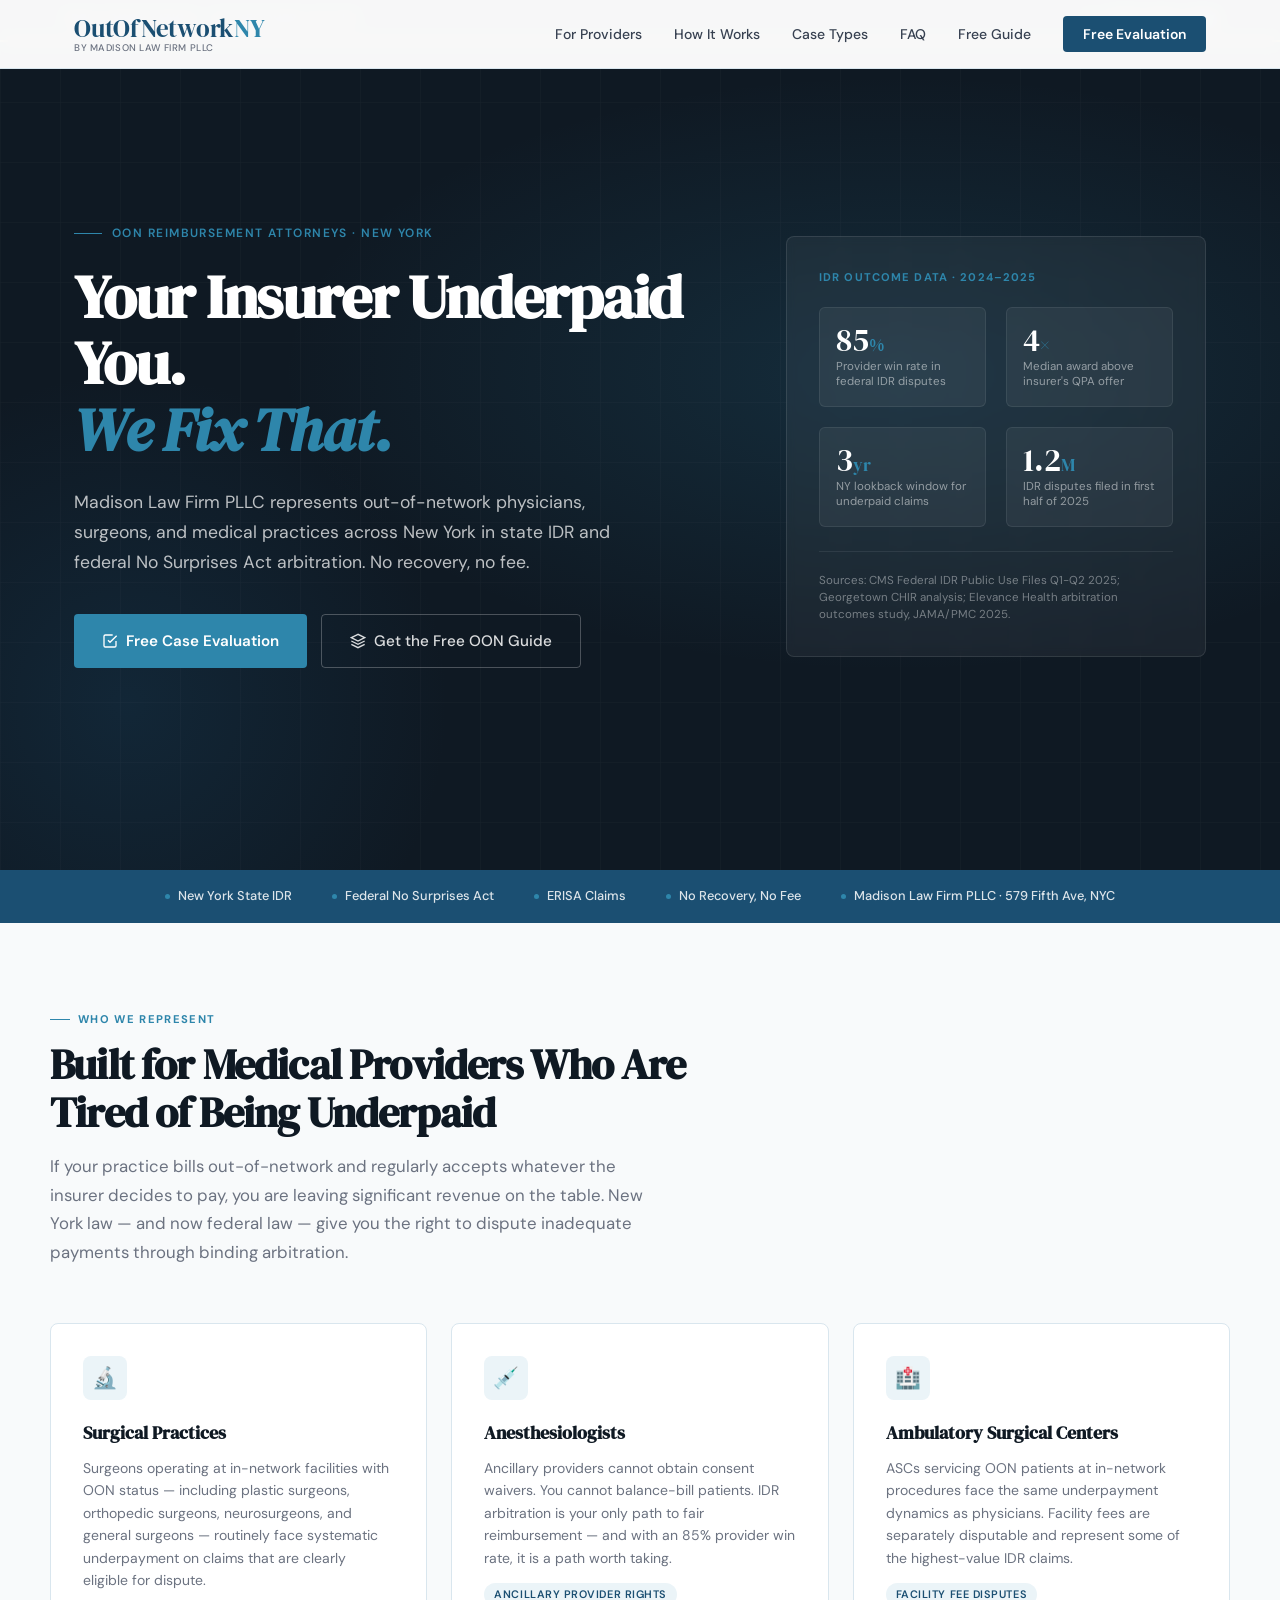
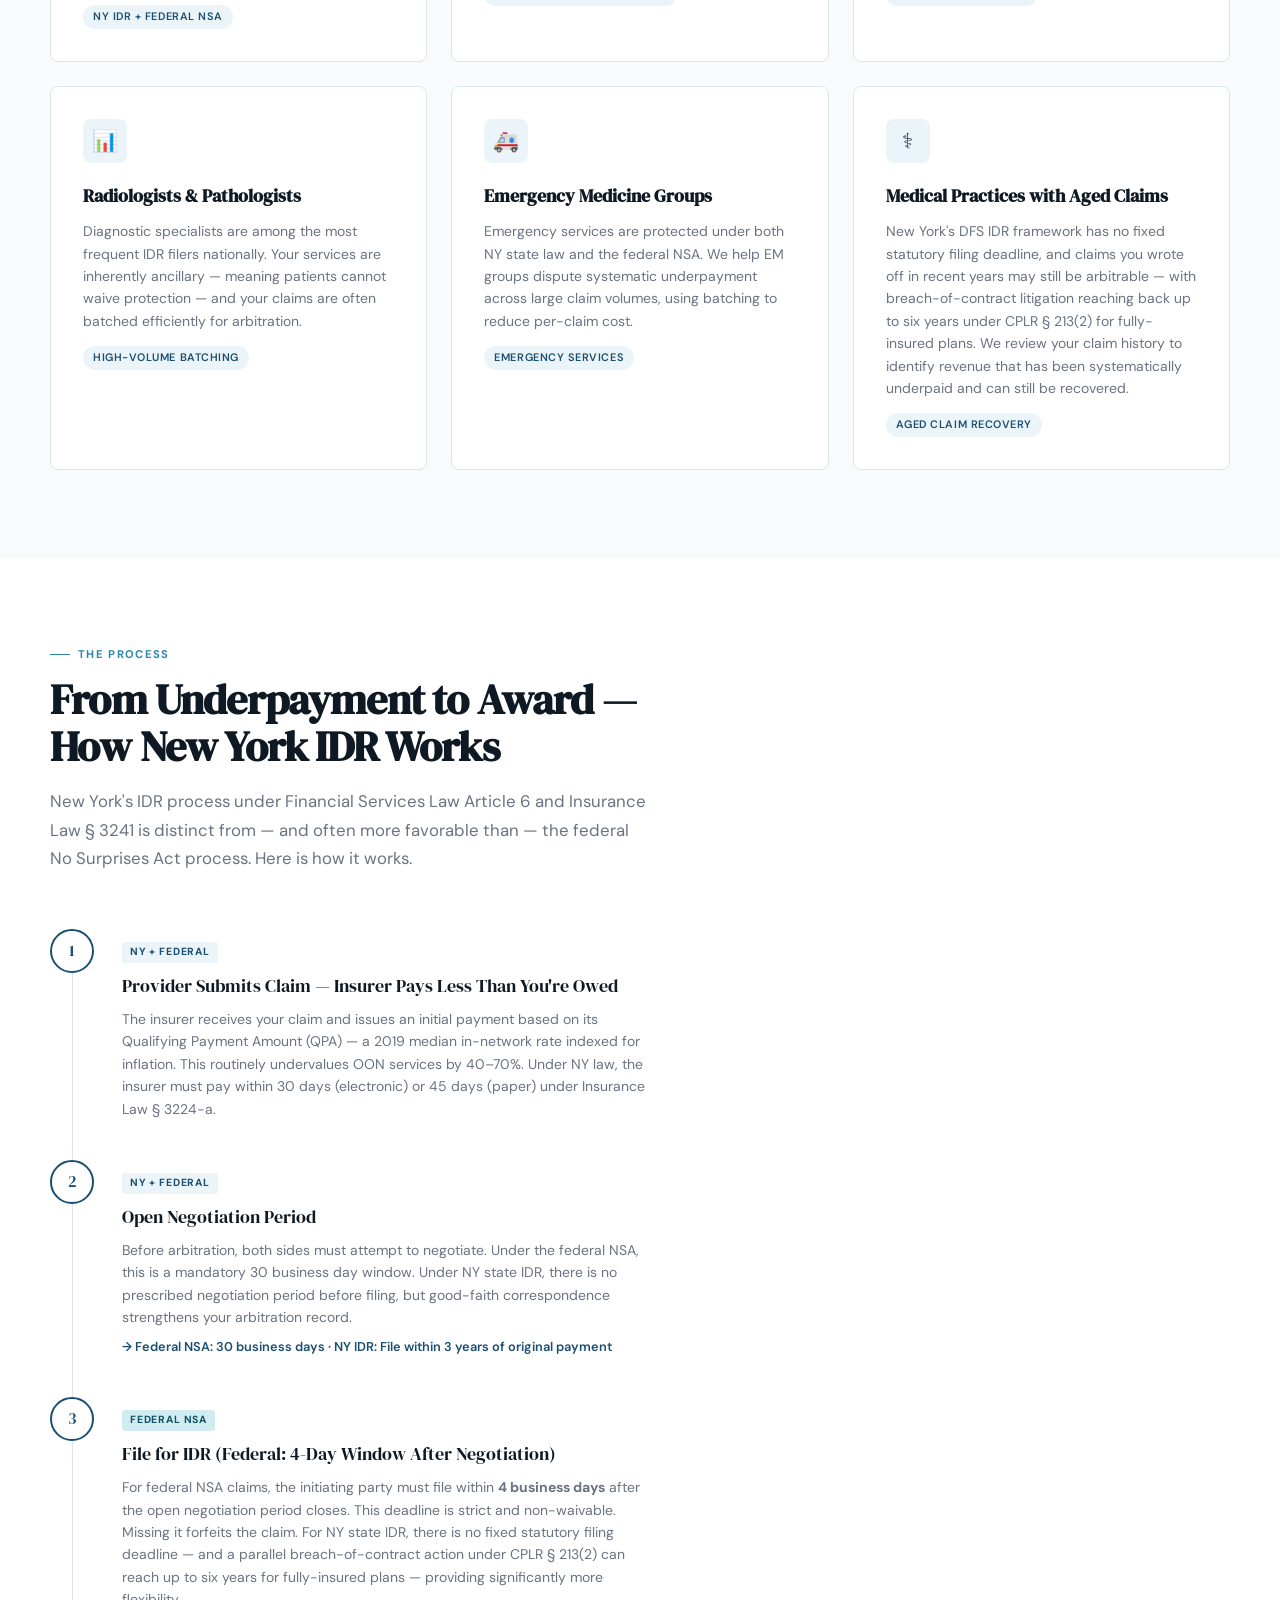
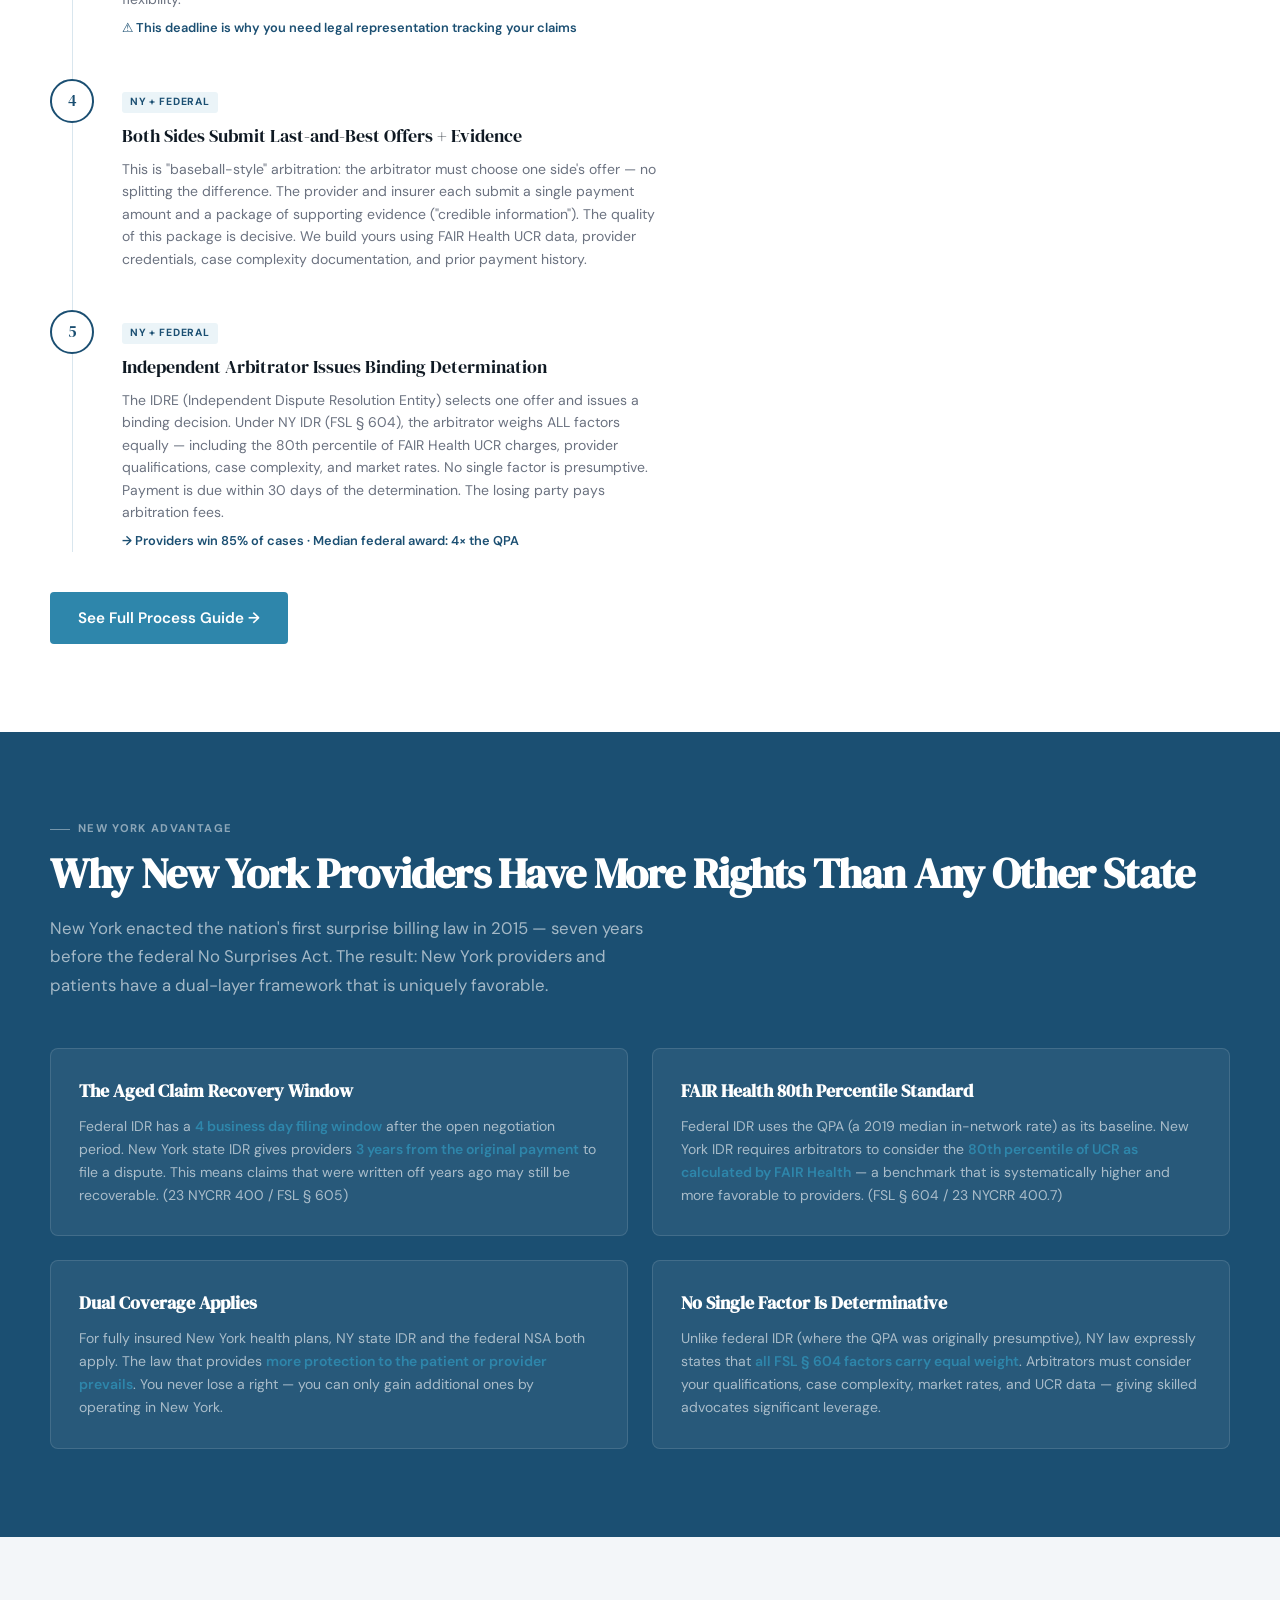
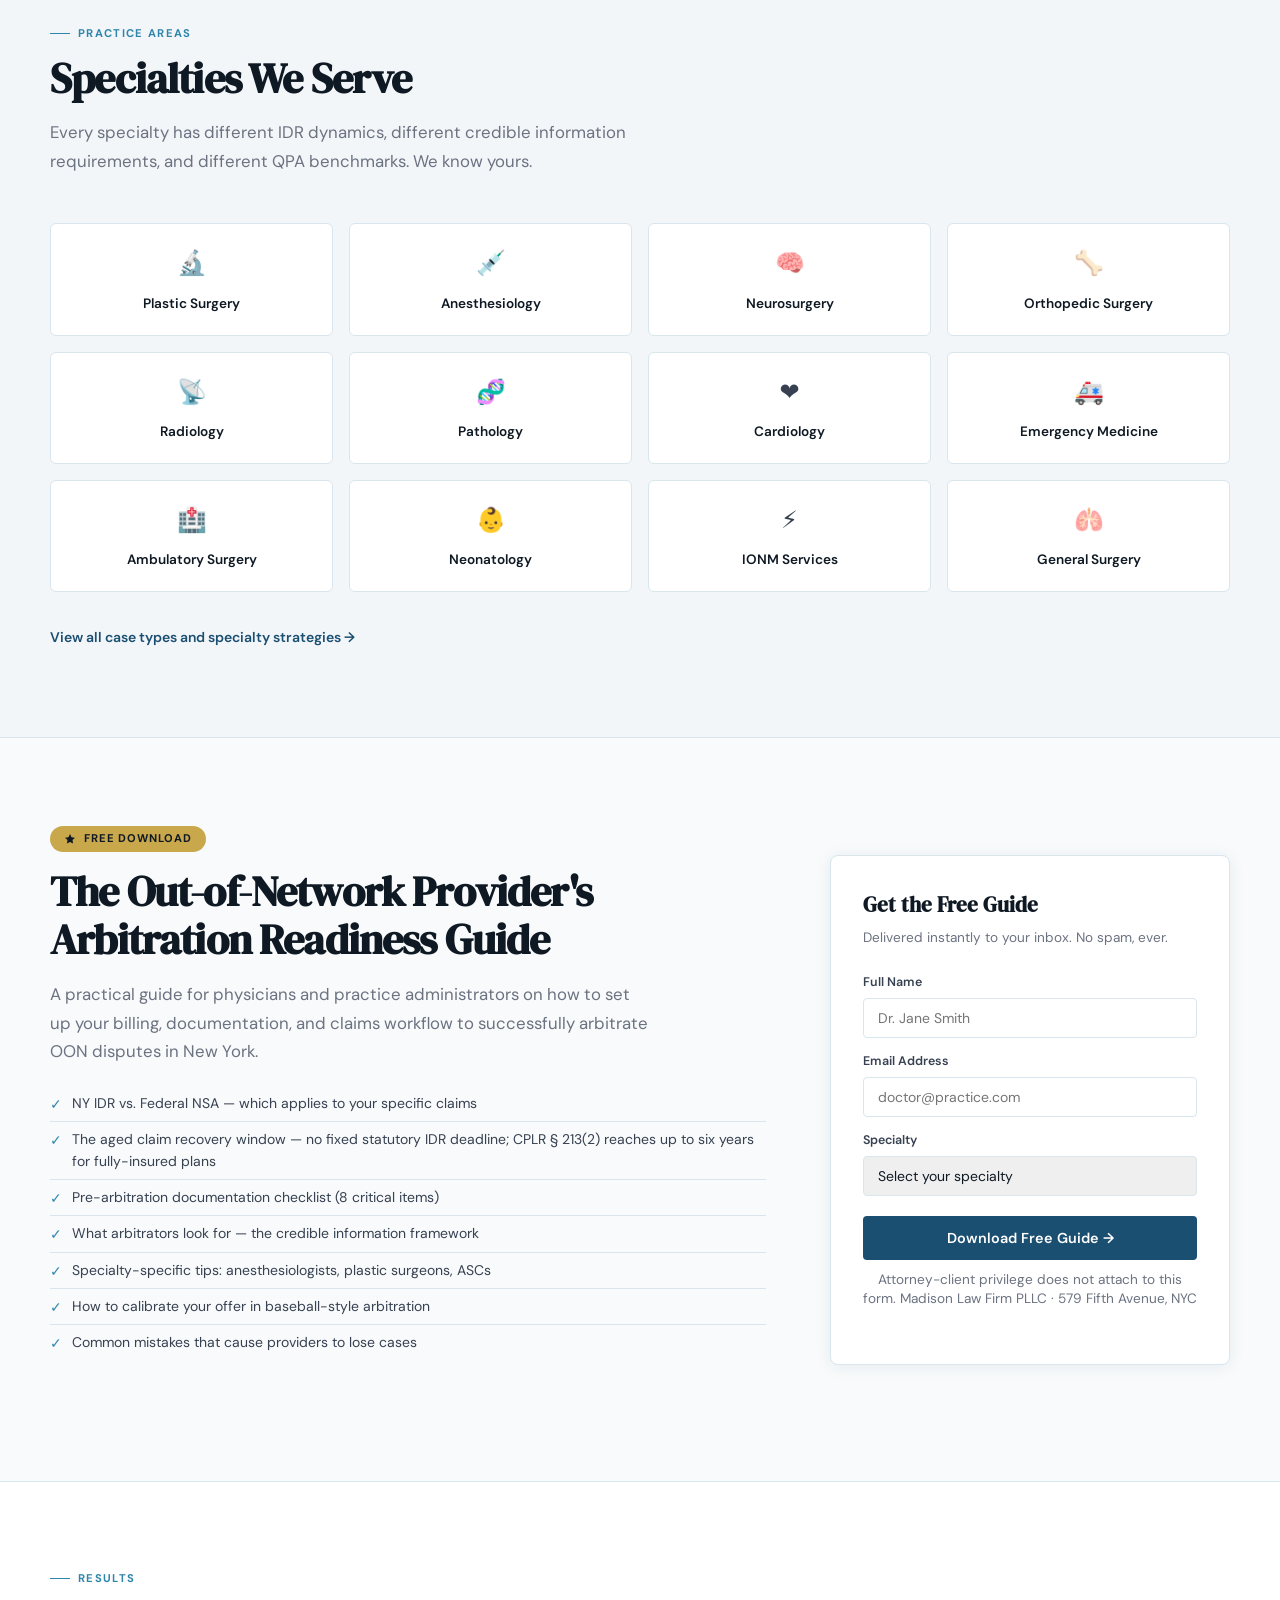
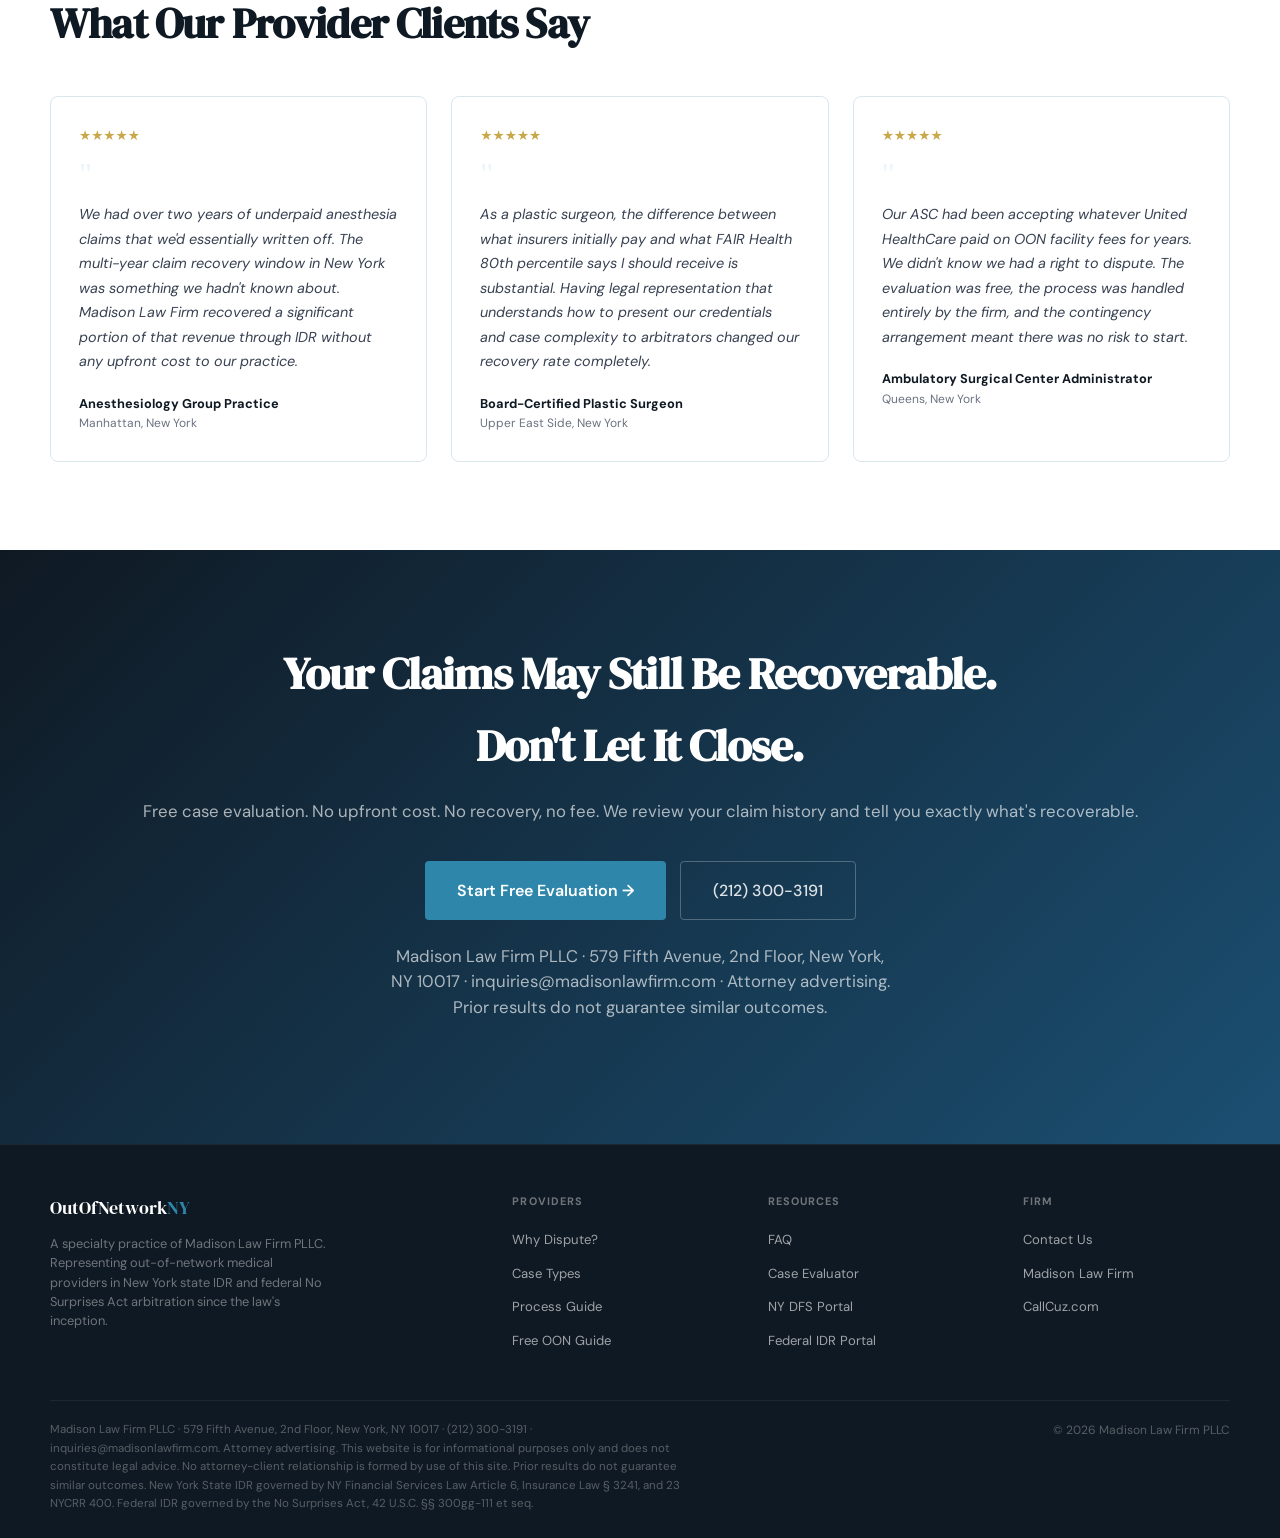
==== commit 18220b97: "Add site-wide topbar: (212) 300-3191 phone link + "Free consultation" tagline above nav on all pages" ====
--- a/index.html
+++ b/index.html
@@ -536,9 +536,33 @@
 .hero-sub { animation: fadeUp 0.6s 0.2s ease both; }
 .hero-actions { animation: fadeUp 0.6s 0.3s ease both; }
 .hero-card { animation: fadeUp 0.6s 0.2s ease both; }
+
+    /* Top phone bar */
+    .topbar{background:var(--charcoal);color:#fff;border-bottom:2px solid var(--gold);font-family:var(--sans);}
+    .topbar-inner{max-width:1200px;margin:0 auto;padding:8px 24px;display:flex;justify-content:space-between;align-items:center;gap:16px;}
+    .topbar-tagline{font-size:0.78rem;letter-spacing:0.04em;color:rgba(255,255,255,0.75);text-transform:uppercase;font-weight:500;}
+    .topbar-phone{display:inline-flex;align-items:center;gap:7px;color:#fff;text-decoration:none;font-size:0.95rem;font-weight:600;letter-spacing:0.01em;transition:color 0.15s ease;}
+    .topbar-phone:hover{color:var(--gold);}
+    .topbar-phone-icon{color:var(--gold);flex-shrink:0;}
+    @media(max-width:600px){
+      .topbar-tagline{display:none;}
+      .topbar-inner{justify-content:center;padding:7px 16px;}
+      .topbar-phone{font-size:0.9rem;}
+    }
 </style>
 </head>
 <body>
+
+<!-- TOPBAR -->
+<div class="topbar">
+  <div class="topbar-inner">
+    <span class="topbar-tagline">Free consultation — no recovery, no fee</span>
+    <a href="tel:+12123003191" class="topbar-phone" aria-label="Call Madison Law Firm">
+      <svg class="topbar-phone-icon" width="14" height="14" viewBox="0 0 24 24" fill="none" stroke="currentColor" stroke-width="2.2" stroke-linecap="round" stroke-linejoin="round" aria-hidden="true"><path d="M22 16.92v3a2 2 0 0 1-2.18 2 19.79 19.79 0 0 1-8.63-3.07 19.5 19.5 0 0 1-6-6 19.79 19.79 0 0 1-3.07-8.67A2 2 0 0 1 4.11 2h3a2 2 0 0 1 2 1.72 12.84 12.84 0 0 0 .7 2.81 2 2 0 0 1-.45 2.11L8.09 9.91a16 16 0 0 0 6 6l1.27-1.27a2 2 0 0 1 2.11-.45 12.84 12.84 0 0 0 2.81.7A2 2 0 0 1 22 16.92z"/></svg>
+      <span>(212) 300-3191</span>
+    </a>
+  </div>
+</div>
 
 <!-- NAV -->
 <nav>
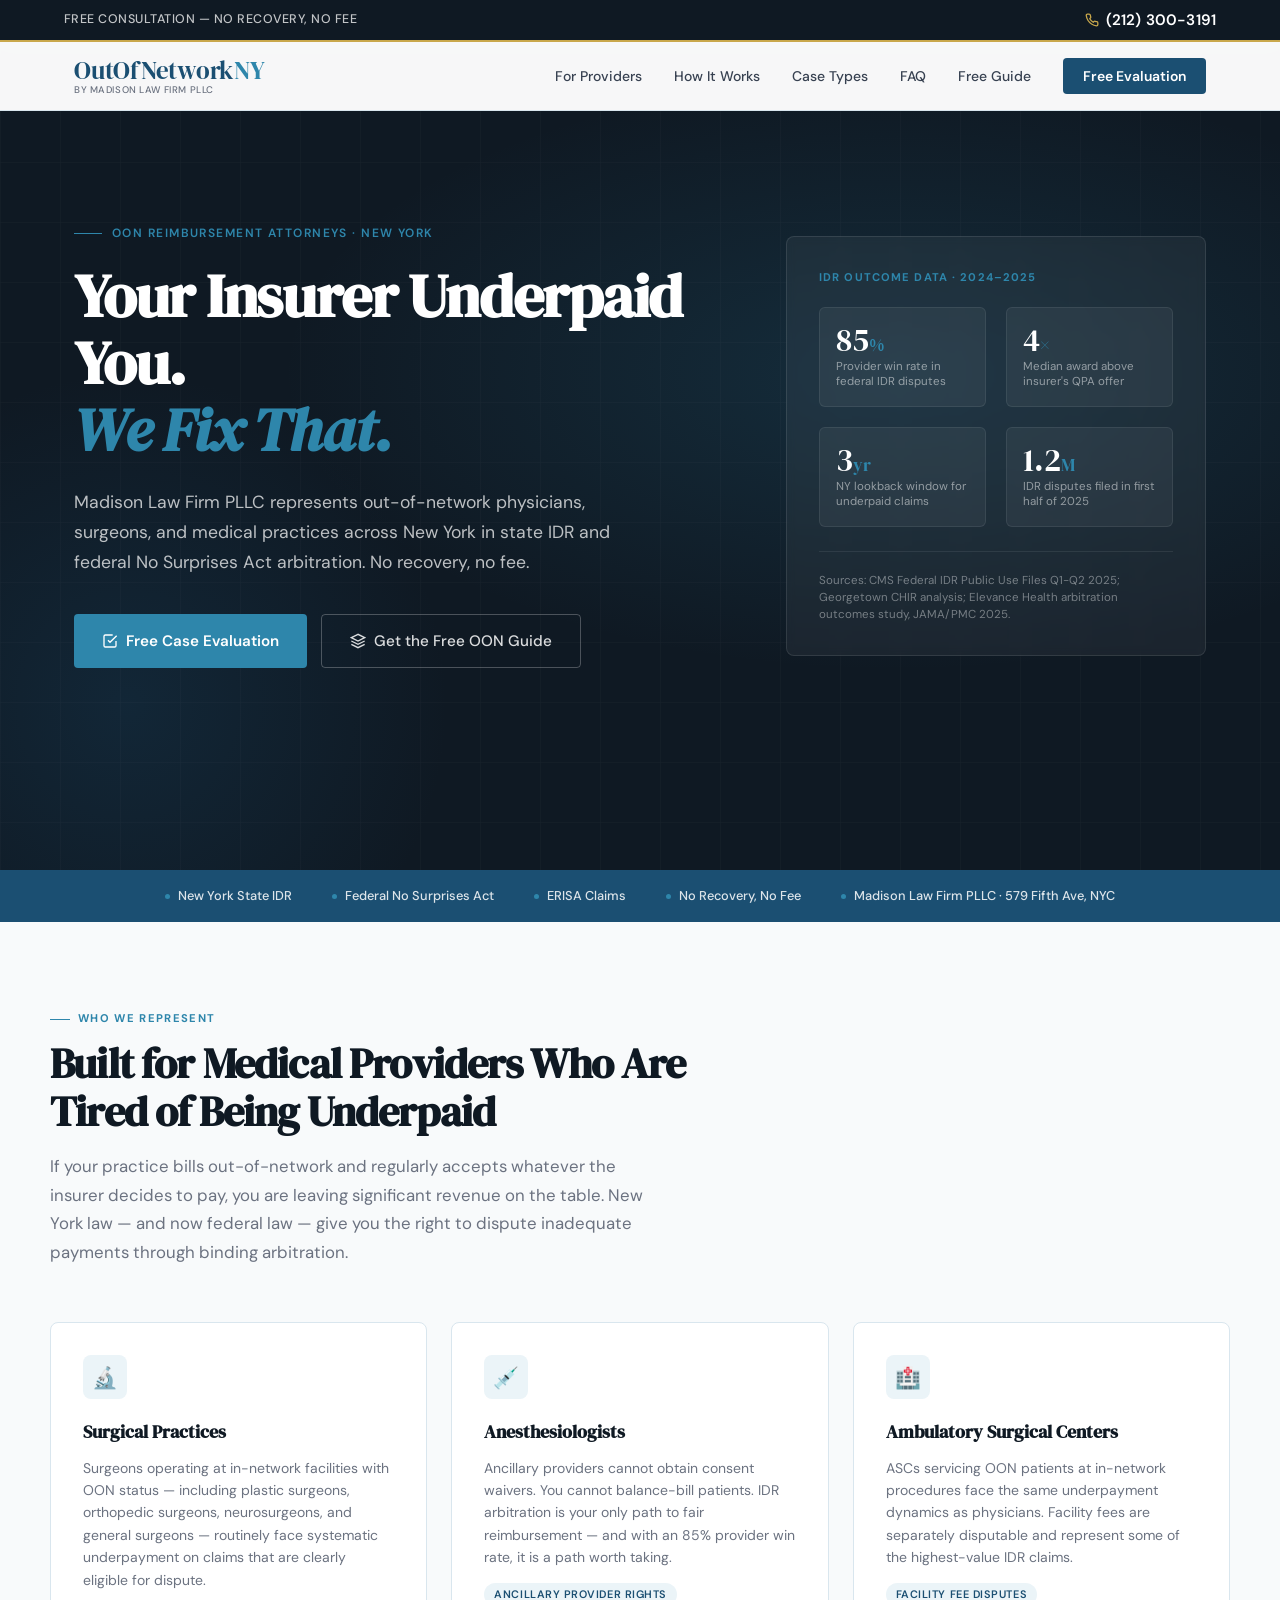
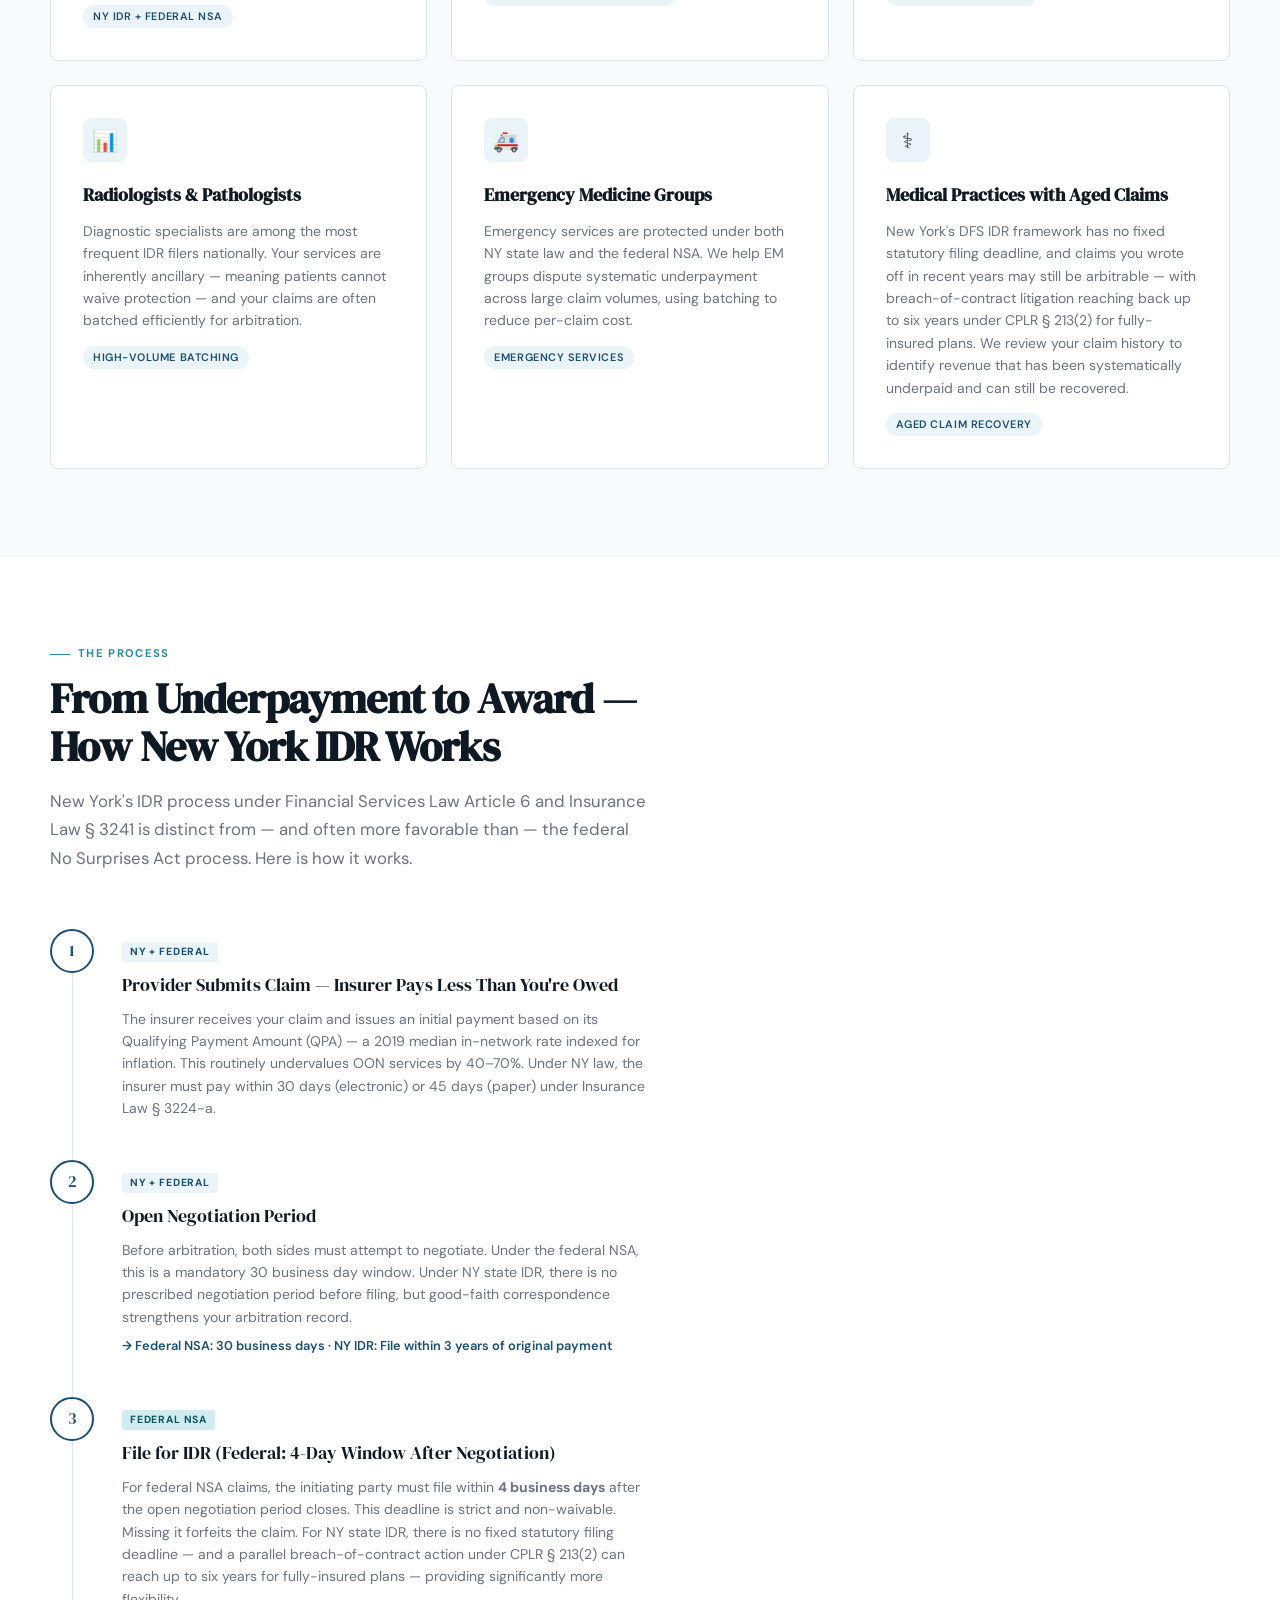
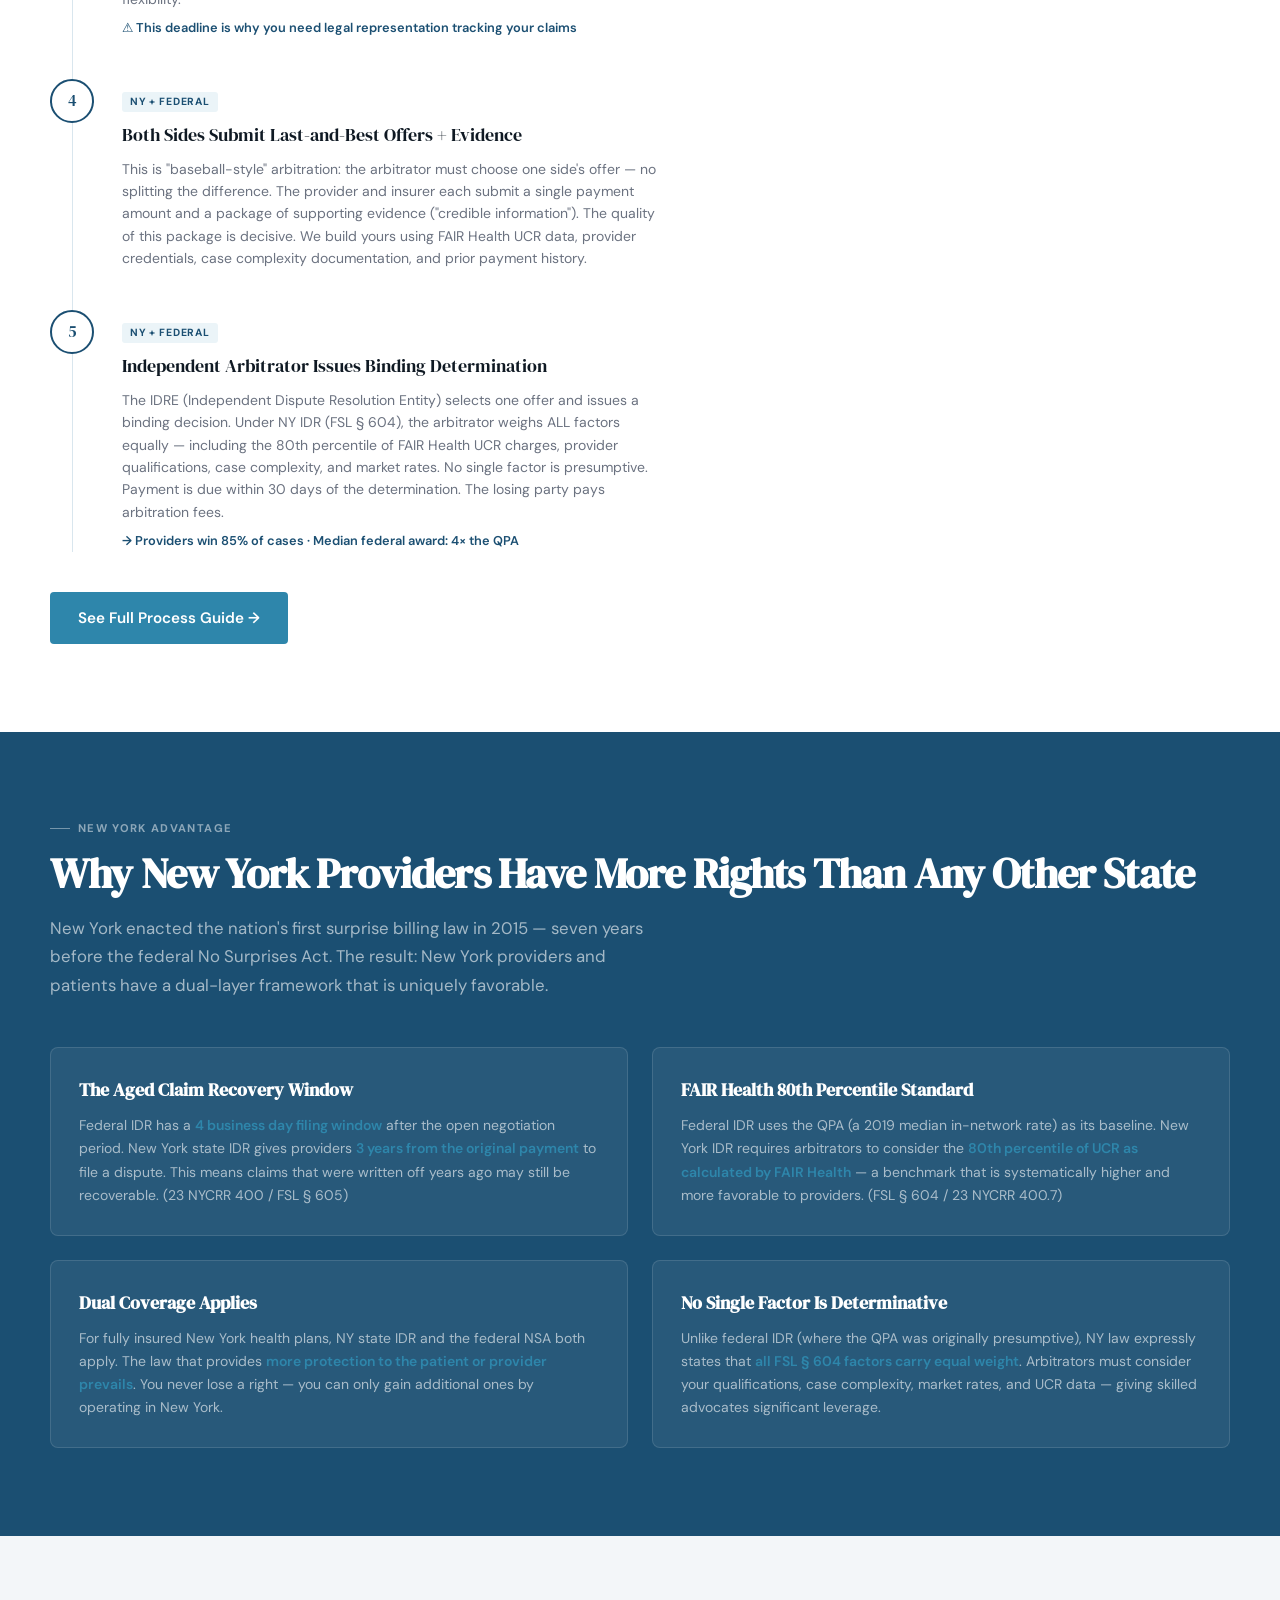
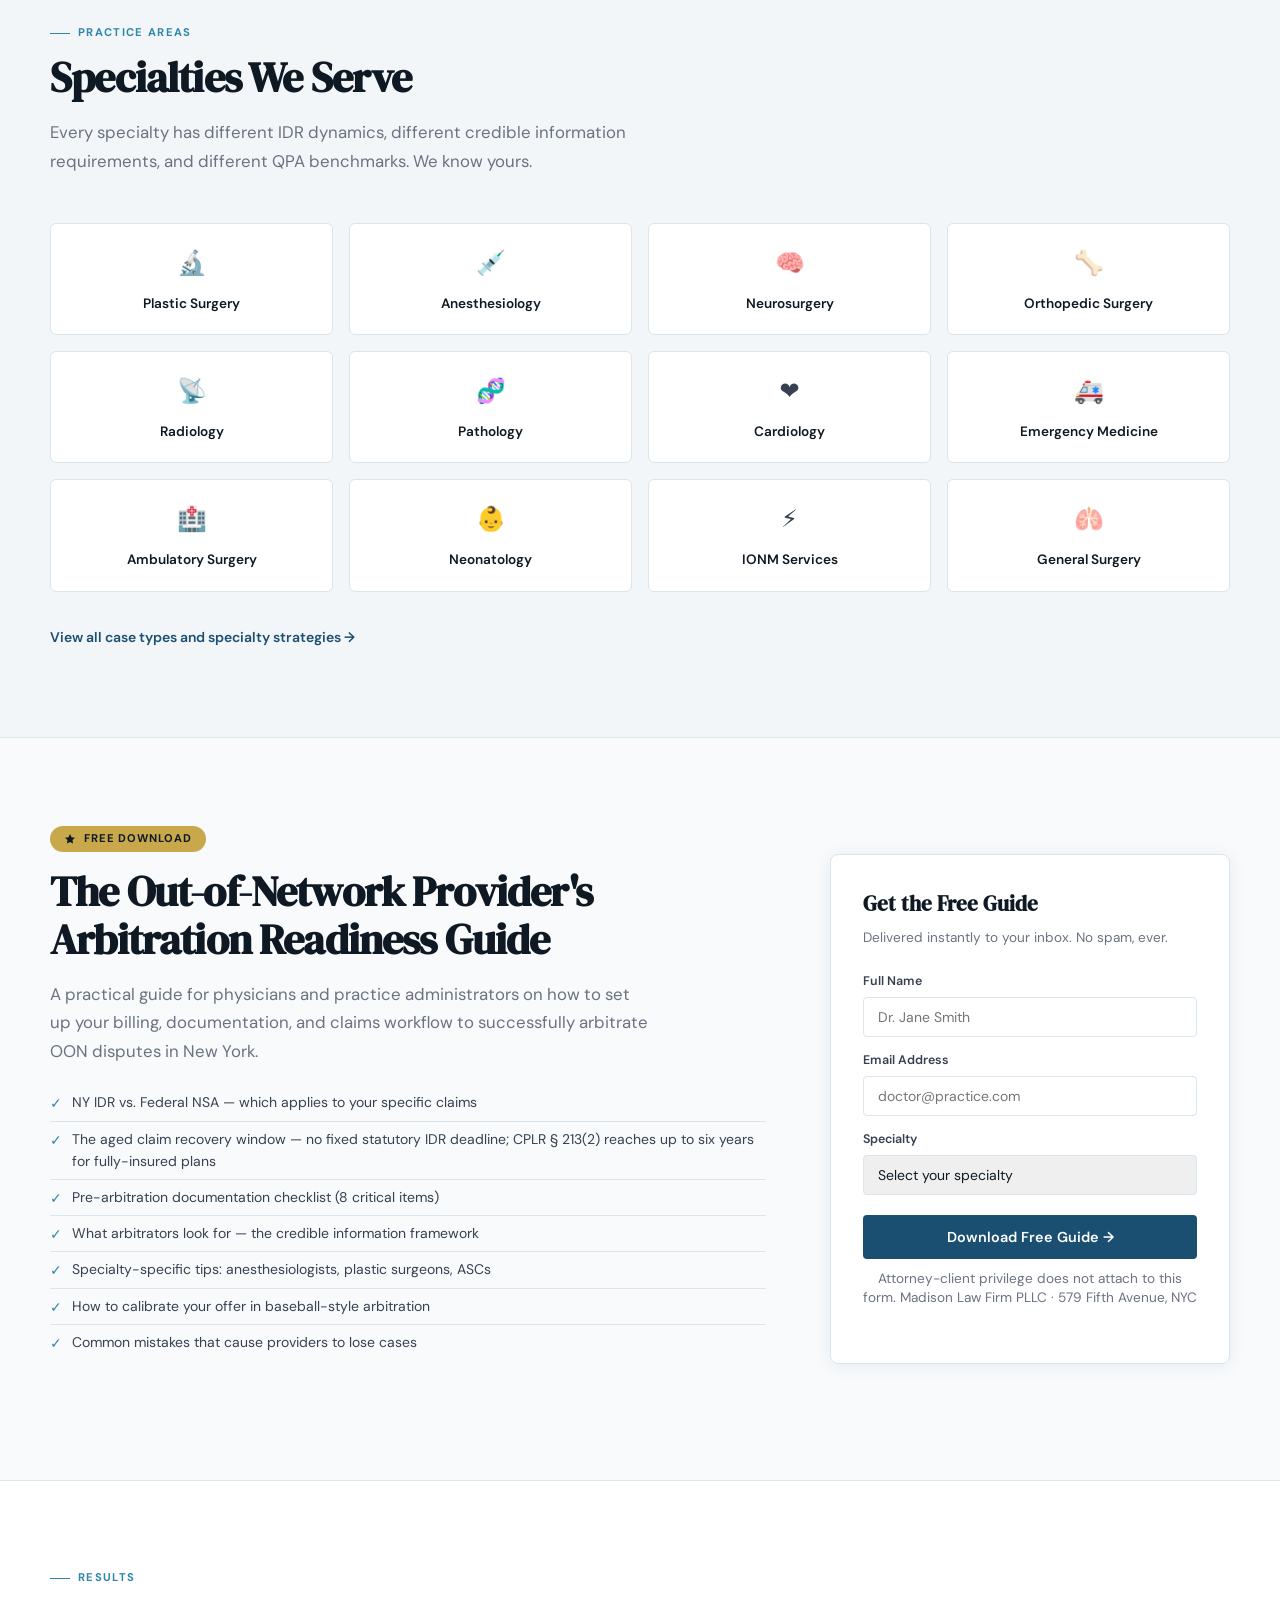
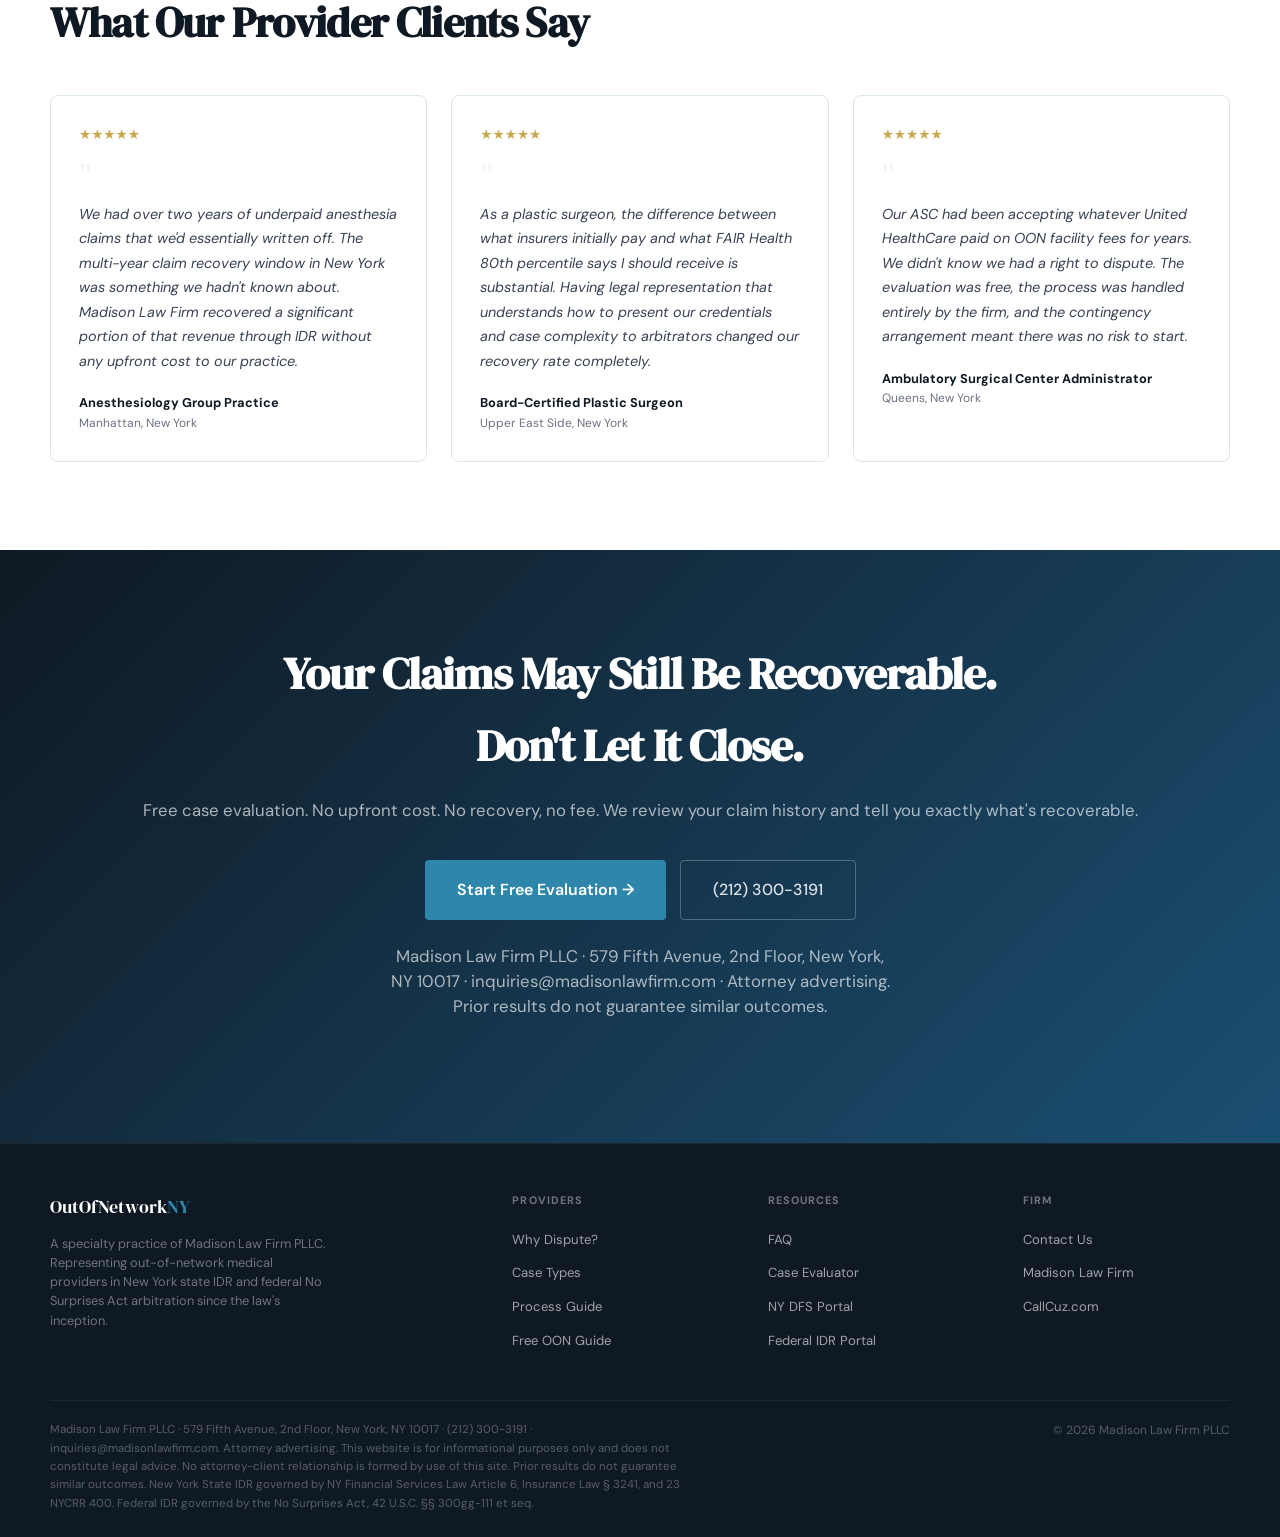
==== commit 0435ff23: "Topbar: position:fixed + push nav down 42px + body padding-top so content clears both bars" ====
--- a/index.html
+++ b/index.html
@@ -537,17 +537,22 @@
 .hero-actions { animation: fadeUp 0.6s 0.3s ease both; }
 .hero-card { animation: fadeUp 0.6s 0.2s ease both; }
 
-    /* Top phone bar */
-    .topbar{background:var(--charcoal);color:#fff;border-bottom:2px solid var(--gold);font-family:var(--sans);}
+    /* Top phone bar (fixed, above nav) */
+    .topbar{position:fixed;top:0;left:0;right:0;z-index:101;background:var(--charcoal);color:#fff;border-bottom:2px solid var(--gold);font-family:var(--sans);}
     .topbar-inner{max-width:1200px;margin:0 auto;padding:8px 24px;display:flex;justify-content:space-between;align-items:center;gap:16px;}
     .topbar-tagline{font-size:0.78rem;letter-spacing:0.04em;color:rgba(255,255,255,0.75);text-transform:uppercase;font-weight:500;}
     .topbar-phone{display:inline-flex;align-items:center;gap:7px;color:#fff;text-decoration:none;font-size:0.95rem;font-weight:600;letter-spacing:0.01em;transition:color 0.15s ease;}
     .topbar-phone:hover{color:var(--gold);}
     .topbar-phone-icon{color:var(--gold);flex-shrink:0;}
+    /* Push the existing fixed nav below the topbar and body content below both */
+    nav{top:42px !important;}
+    body{padding-top:42px;}
     @media(max-width:600px){
       .topbar-tagline{display:none;}
       .topbar-inner{justify-content:center;padding:7px 16px;}
       .topbar-phone{font-size:0.9rem;}
+      nav{top:38px !important;}
+      body{padding-top:38px;}
     }
 </style>
 </head>
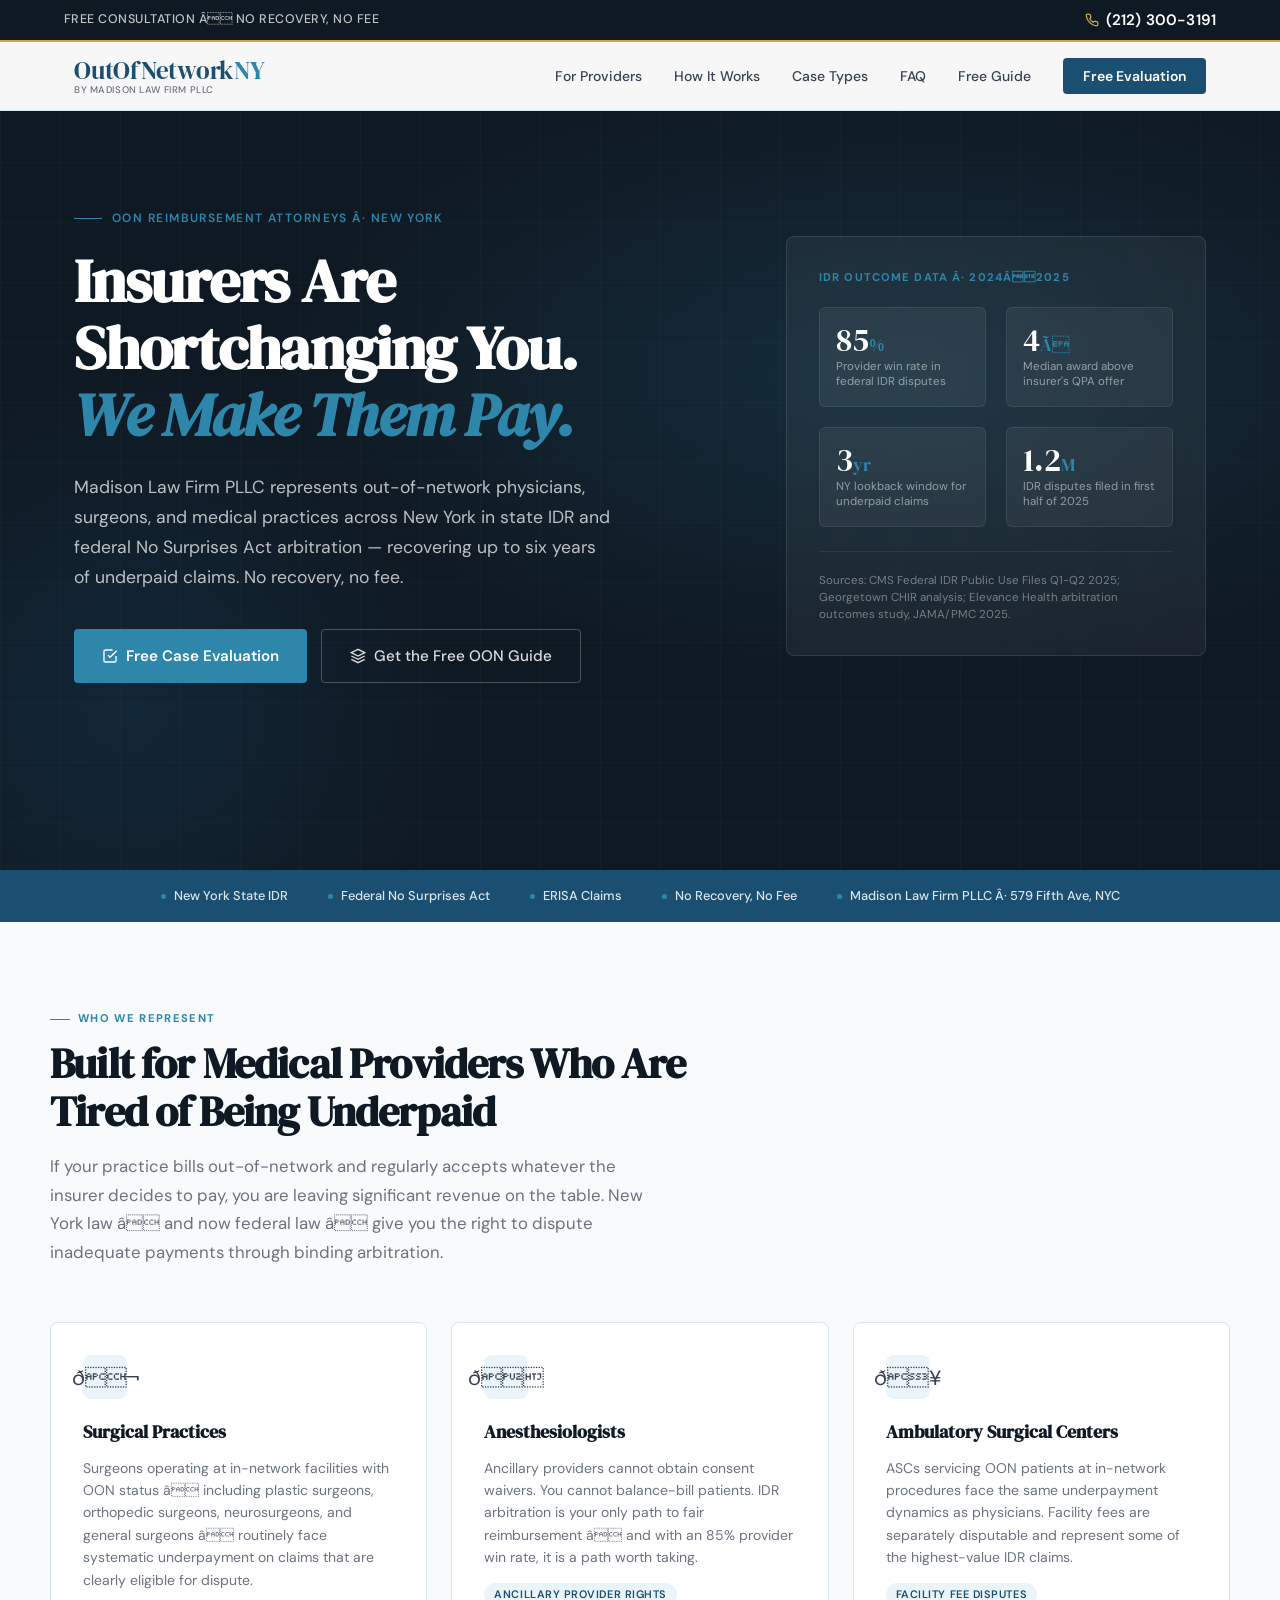
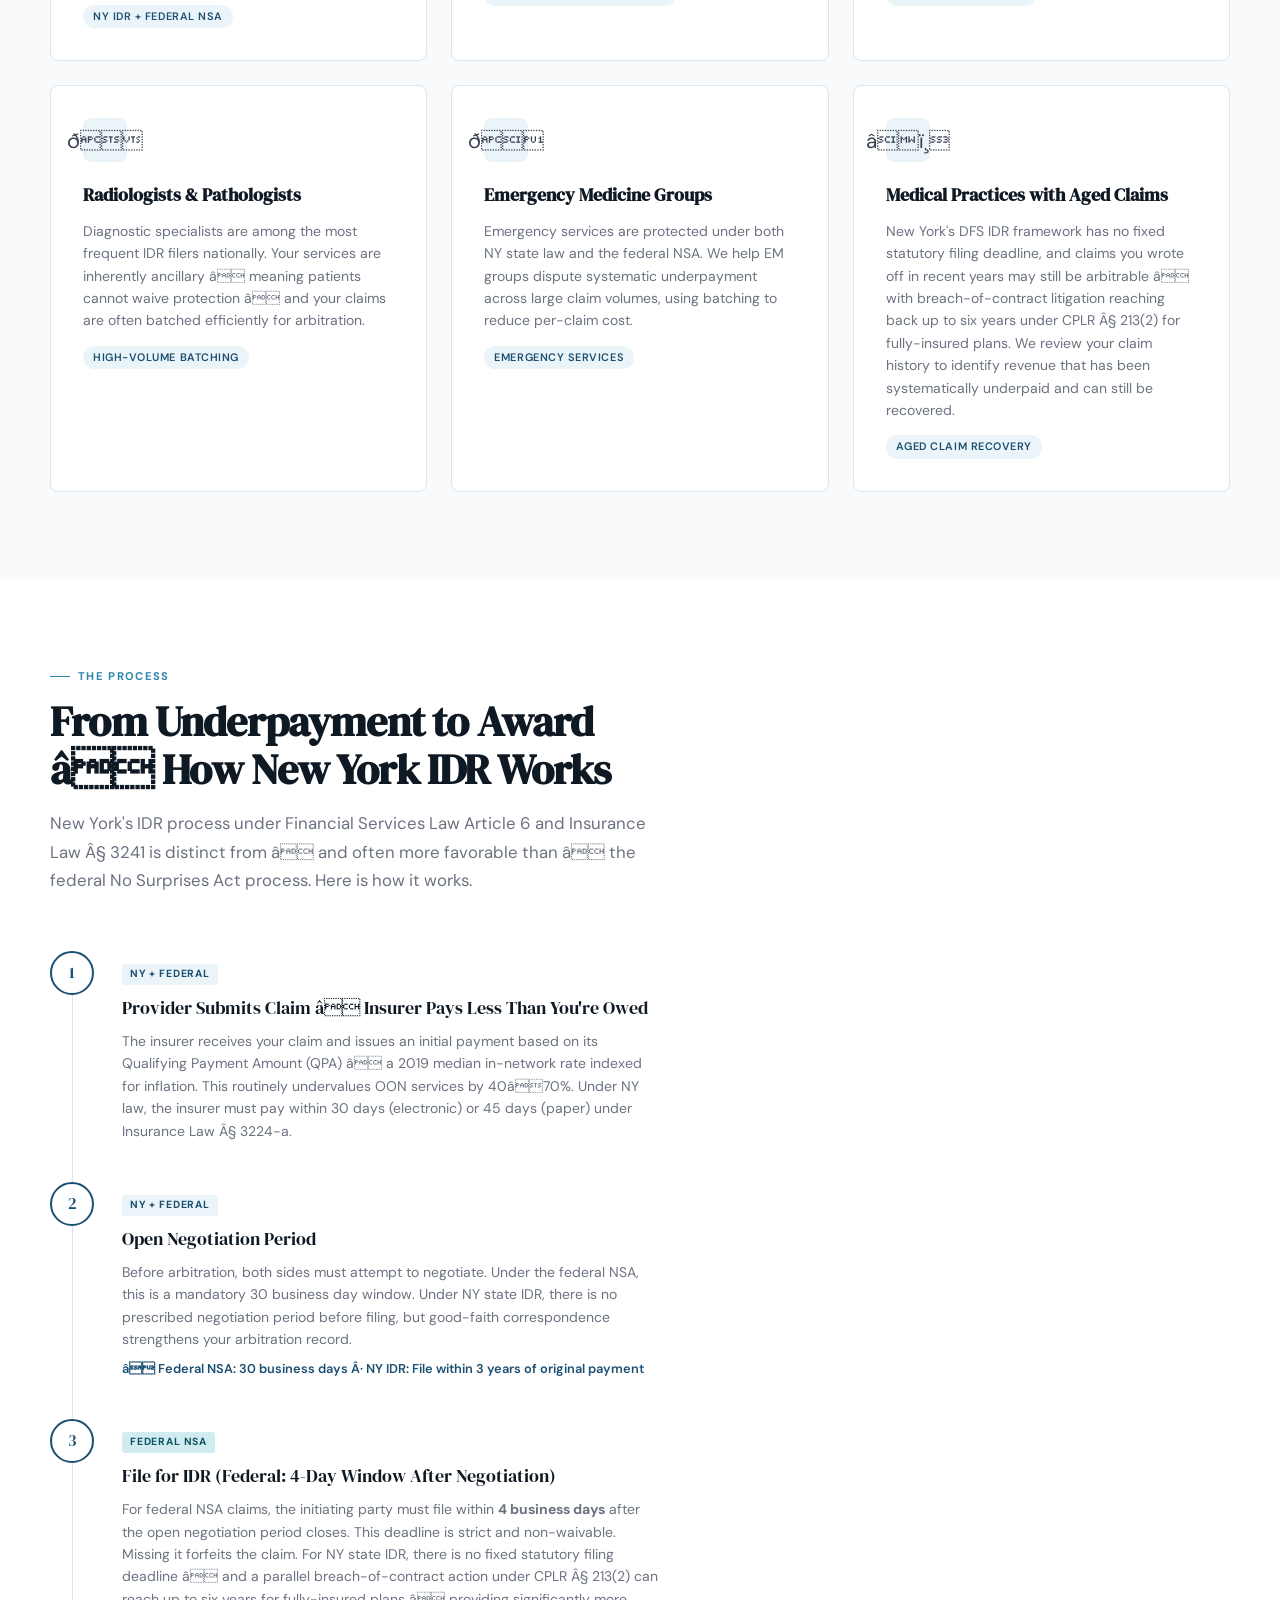
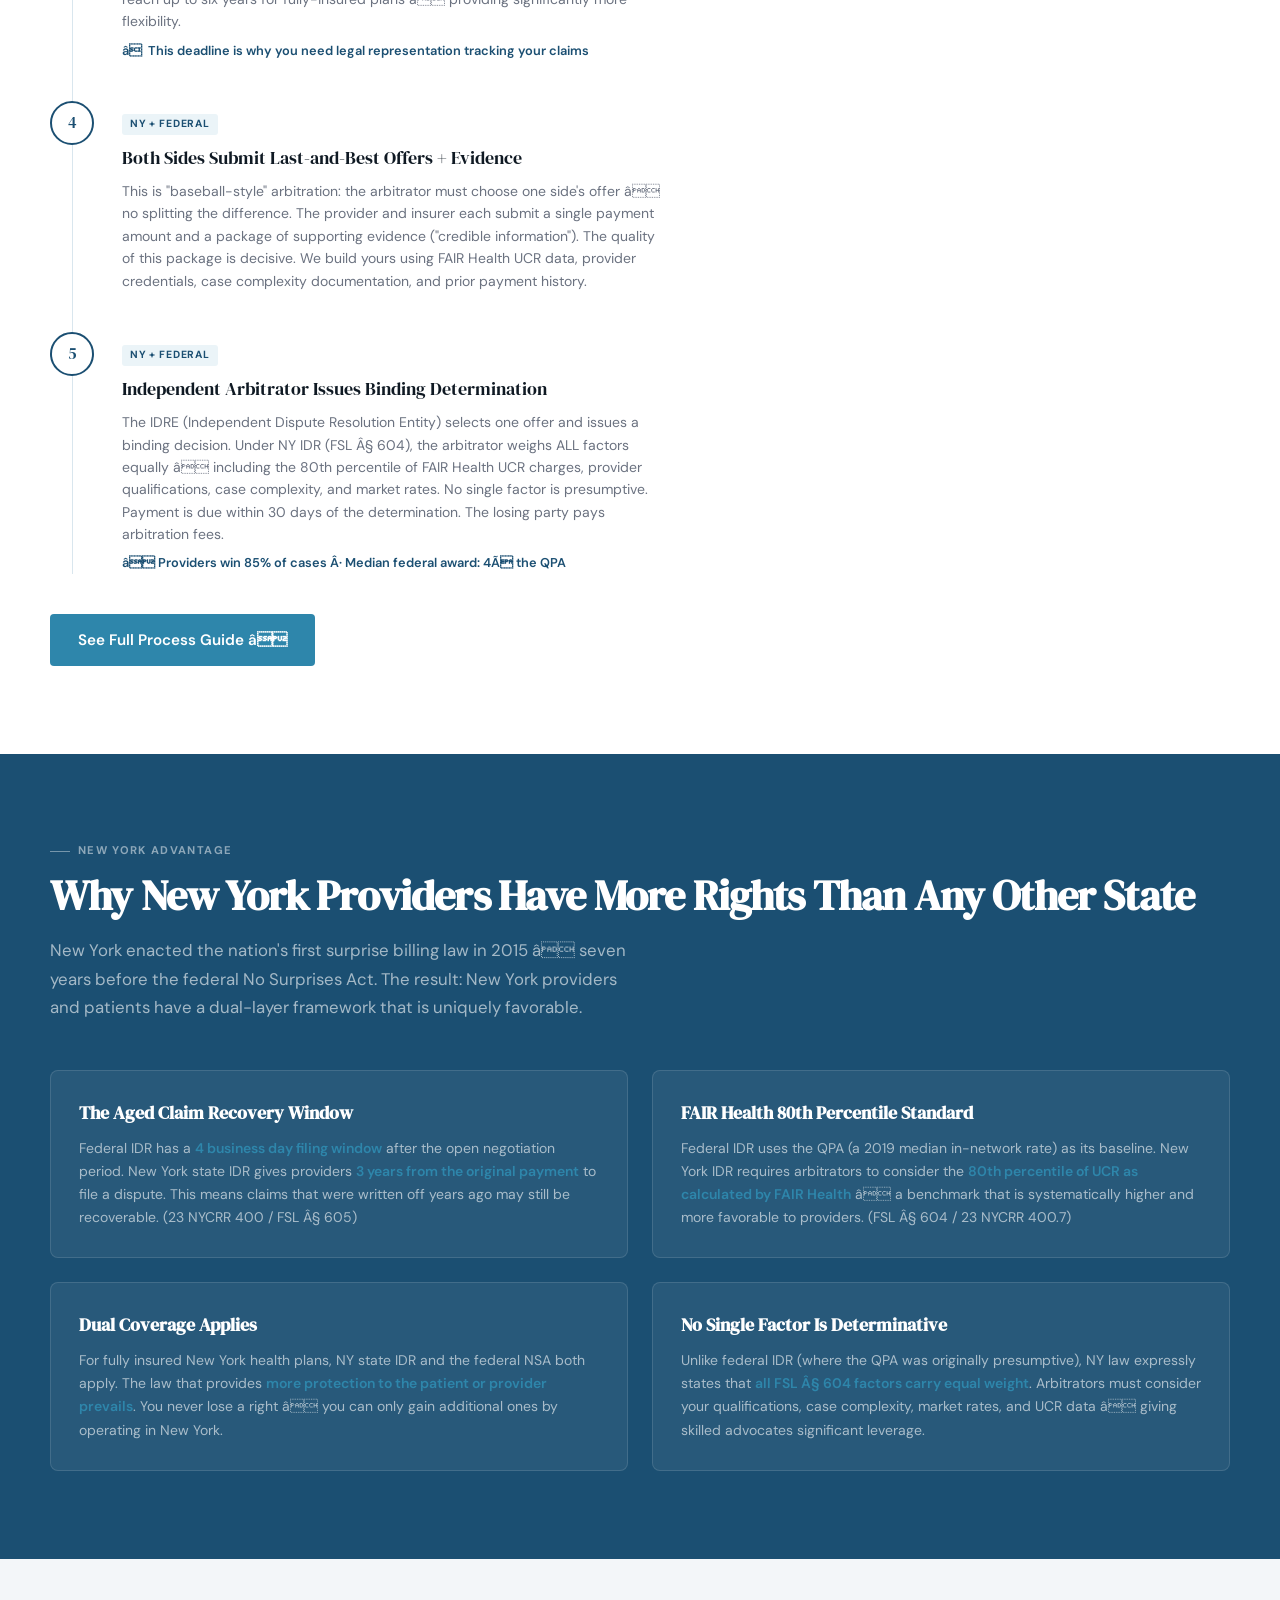
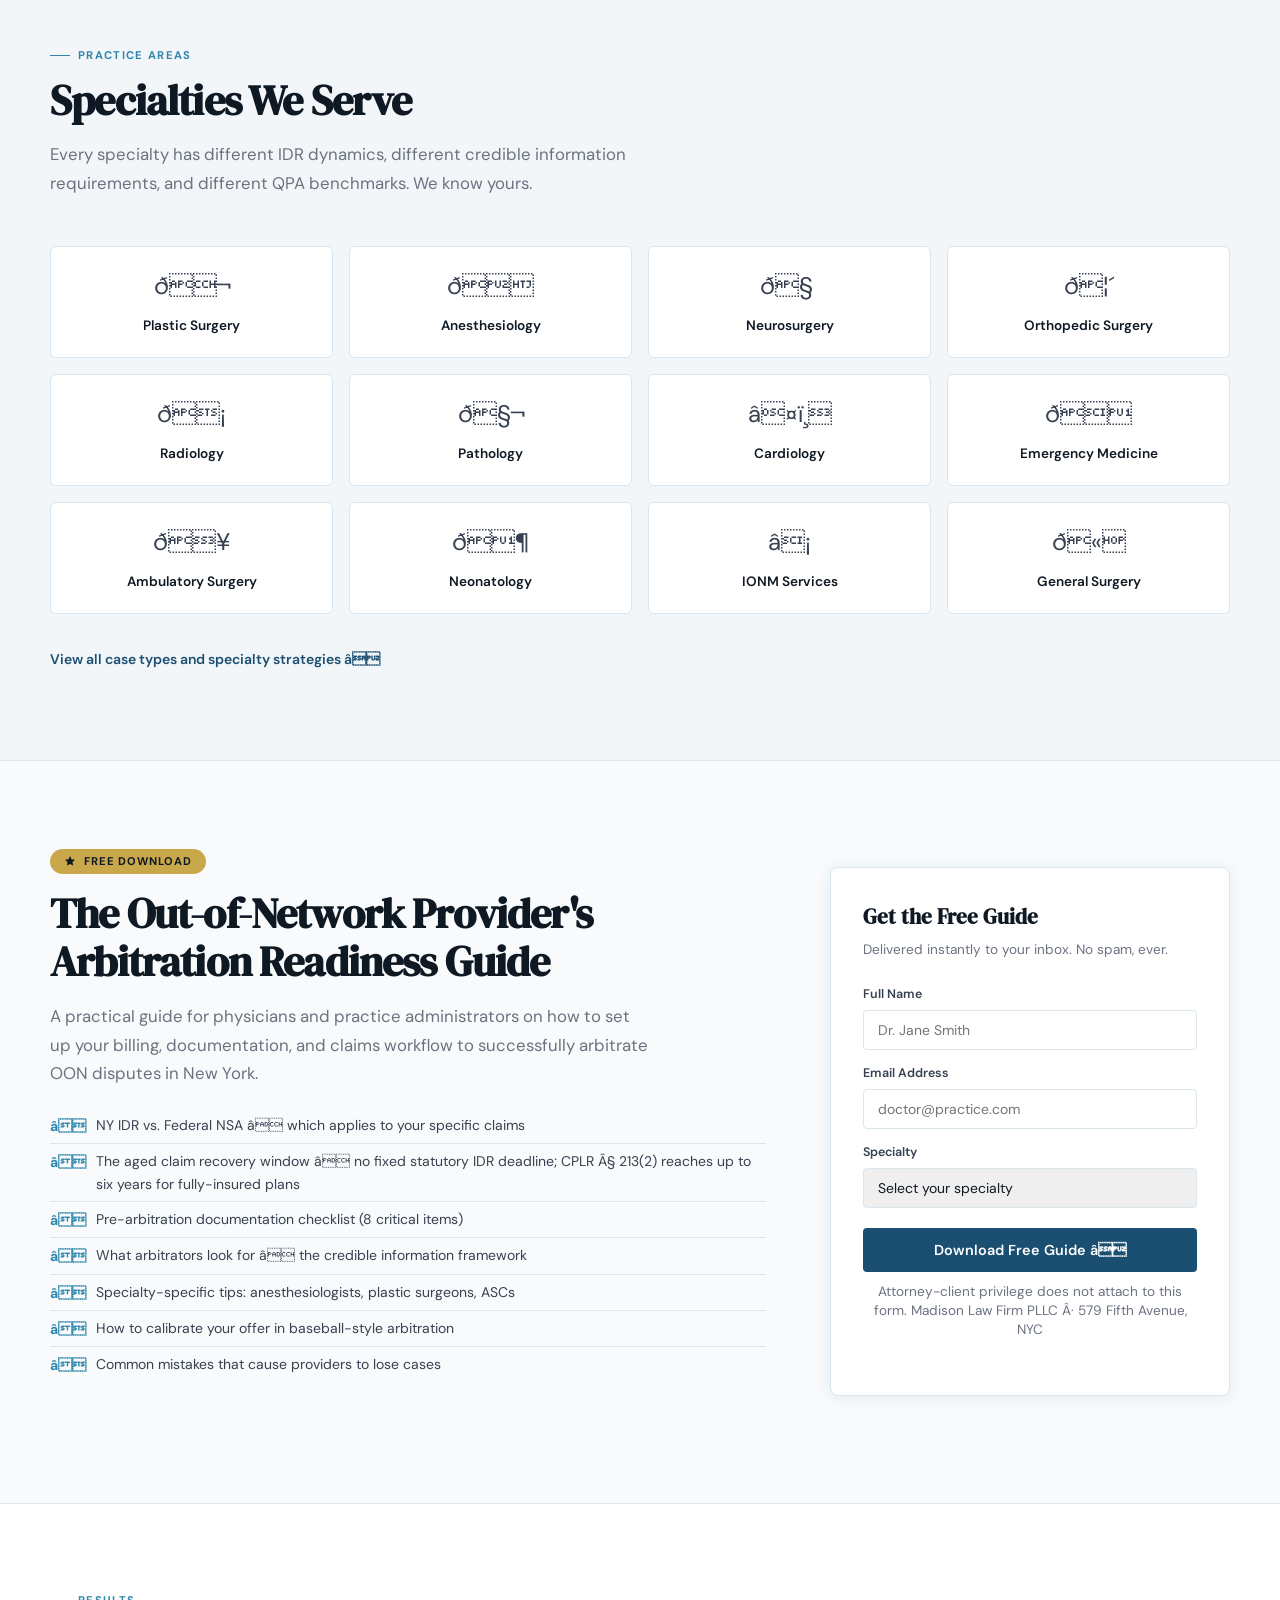
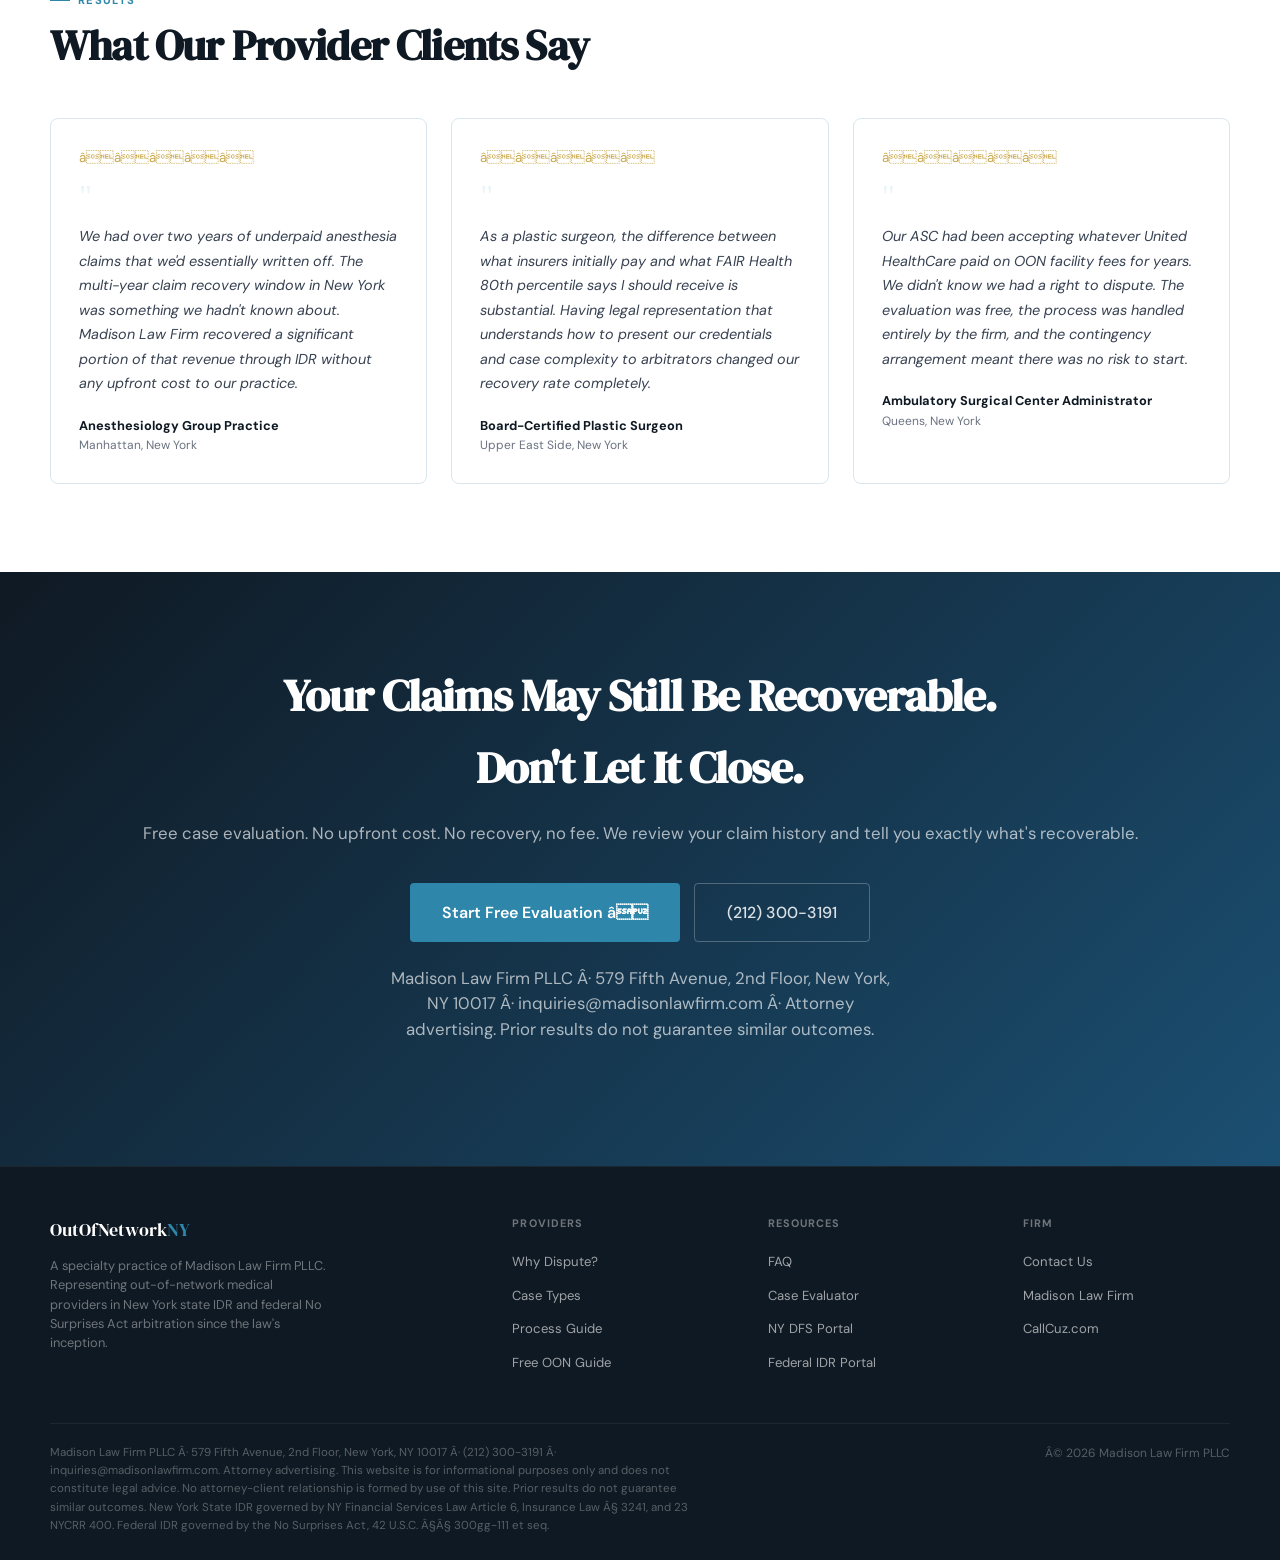
==== commit b4b48a4c: "Homepage hero: rewrite H1 to provider-audience accusatory frame; add 6-year recovery hook to subhead" ====
--- a/index.html
+++ b/index.html
@@ -44,7 +44,7 @@
   -webkit-font-smoothing: antialiased;
 }
 
-/* ─── NAV ─── */
+/* âââ NAV âââ */
 nav {
   position: fixed; top: 0; left: 0; right: 0; z-index: 100;
   background: rgba(255,255,255,0.97);
@@ -82,7 +82,7 @@
   transition: all 0.3s;
 }
 
-/* ─── HERO ─── */
+/* âââ HERO âââ */
 .hero {
   min-height: 92vh;
   background: var(--charcoal);
@@ -194,7 +194,7 @@
   font-size: 0.72rem; color: rgba(255,255,255,0.4); line-height: 1.5;
 }
 
-/* ─── TRUST BAR ─── */
+/* âââ TRUST BAR âââ */
 .trust-bar {
   background: var(--steel);
   padding: 16px 24px;
@@ -211,7 +211,7 @@
 }
 .trust-dot { width: 5px; height: 5px; background: var(--steel-mid); border-radius: 50%; flex-shrink: 0; }
 
-/* ─── SECTION BASE ─── */
+/* âââ SECTION BASE âââ */
 section { padding: 88px 24px; }
 .container { max-width: 1180px; margin: 0 auto; }
 .section-eyebrow {
@@ -236,7 +236,7 @@
   max-width: 600px;
 }
 
-/* ─── WHO WE SERVE ─── */
+/* âââ WHO WE SERVE âââ */
 .serve-section { background: var(--off-white); }
 .serve-intro { max-width: 680px; margin-bottom: 56px; }
 .serve-grid {
@@ -270,7 +270,7 @@
   margin-top: 14px;
 }
 
-/* ─── PROCESS ─── */
+/* âââ PROCESS âââ */
 .process-section { background: var(--white); }
 .process-header { max-width: 640px; margin-bottom: 56px; }
 .process-timeline { position: relative; }
@@ -311,7 +311,7 @@
   display: flex; align-items: center; gap: 6px;
 }
 
-/* ─── WHY NY ─── */
+/* âââ WHY NY âââ */
 .whyny-section { background: var(--steel); }
 .whyny-section .section-title { color: var(--white); }
 .whyny-section .section-eyebrow { color: rgba(255,255,255,0.6); }
@@ -334,7 +334,7 @@
   color: var(--steel-mid); font-weight: 600;
 }
 
-/* ─── SPECIALTIES ─── */
+/* âââ SPECIALTIES âââ */
 .spec-section { background: var(--gray-light); }
 .spec-header { max-width: 600px; margin-bottom: 48px; }
 .spec-list {
@@ -351,7 +351,7 @@
 .spec-emoji { font-size: 1.5rem; margin-bottom: 10px; }
 .spec-name { font-size: 0.85rem; font-weight: 600; color: var(--charcoal); }
 
-/* ─── GUIDE CTA ─── */
+/* âââ GUIDE CTA âââ */
 .guide-section {
   background: var(--off-white);
   border-top: 1px solid var(--border);
@@ -420,7 +420,7 @@
   margin-top: 10px; line-height: 1.4;
 }
 
-/* ─── TESTIMONIALS ─── */
+/* âââ TESTIMONIALS âââ */
 .testi-section { background: var(--white); }
 .testi-grid { display: grid; grid-template-columns: repeat(3, 1fr); gap: 24px; margin-top: 48px; }
 .testi-card {
@@ -433,7 +433,7 @@
 .testi-role { font-size: 0.75rem; color: var(--gray-mid); }
 .testi-stars { color: var(--gold); font-size: 0.85rem; margin-bottom: 12px; }
 
-/* ─── FINAL CTA ─── */
+/* âââ FINAL CTA âââ */
 .cta-section {
   background: linear-gradient(135deg, var(--charcoal) 0%, var(--steel) 100%);
   padding: 88px 24px; text-align: center;
@@ -454,7 +454,7 @@
   max-width: 500px; margin: 24px auto 0; line-height: 1.5;
 }
 
-/* ─── FOOTER ─── */
+/* âââ FOOTER âââ */
 footer {
   background: var(--charcoal);
   border-top: 1px solid rgba(255,255,255,0.06);
@@ -494,7 +494,7 @@
 .footer-legal { font-size: 0.72rem; color: rgba(255,255,255,0.3); line-height: 1.6; max-width: 640px; }
 .footer-copy { font-size: 0.75rem; color: rgba(255,255,255,0.3); white-space: nowrap; }
 
-/* ─── MOBILE ─── */
+/* âââ MOBILE âââ */
 @media (max-width: 768px) {
   .nav-links { display: none; }
   .hamburger { display: block; }
@@ -526,7 +526,7 @@
   .stat-grid { grid-template-columns: 1fr 1fr; }
 }
 
-/* ─── ANIMATIONS ─── */
+/* âââ ANIMATIONS âââ */
 @keyframes fadeUp {
   from { opacity: 0; transform: translateY(20px); }
   to { opacity: 1; transform: translateY(0); }
@@ -555,13 +555,14 @@
       body{padding-top:38px;}
     }
 </style>
+  <script src="https://challenges.cloudflare.com/turnstile/v0/api.js" async defer></script>
 </head>
 <body>
 
 <!-- TOPBAR -->
 <div class="topbar">
   <div class="topbar-inner">
-    <span class="topbar-tagline">Free consultation — no recovery, no fee</span>
+    <span class="topbar-tagline">Free consultation â no recovery, no fee</span>
     <a href="tel:+12123003191" class="topbar-phone" aria-label="Call Madison Law Firm">
       <svg class="topbar-phone-icon" width="14" height="14" viewBox="0 0 24 24" fill="none" stroke="currentColor" stroke-width="2.2" stroke-linecap="round" stroke-linejoin="round" aria-hidden="true"><path d="M22 16.92v3a2 2 0 0 1-2.18 2 19.79 19.79 0 0 1-8.63-3.07 19.5 19.5 0 0 1-6-6 19.79 19.79 0 0 1-3.07-8.67A2 2 0 0 1 4.11 2h3a2 2 0 0 1 2 1.72 12.84 12.84 0 0 0 .7 2.81 2 2 0 0 1-.45 2.11L8.09 9.91a16 16 0 0 0 6 6l1.27-1.27a2 2 0 0 1 2.11-.45 12.84 12.84 0 0 0 2.81.7A2 2 0 0 1 22 16.92z"/></svg>
       <span>(212) 300-3191</span>
@@ -592,9 +593,9 @@
   <div class="hero-grid"></div>
   <div class="hero-inner">
     <div>
-      <div class="hero-eyebrow">OON Reimbursement Attorneys · New York</div>
-      <h1>Your Insurer Underpaid You.<br><em>We Fix That.</em></h1>
-      <p class="hero-sub">Madison Law Firm PLLC represents out-of-network physicians, surgeons, and medical practices across New York in state IDR and federal No Surprises Act arbitration. No recovery, no fee.</p>
+      <div class="hero-eyebrow">OON Reimbursement Attorneys Â· New York</div>
+      <h1>Insurers Are Shortchanging You.<br><em>We Make Them Pay.</em></h1>
+      <p class="hero-sub">Madison Law Firm PLLC represents out-of-network physicians, surgeons, and medical practices across New York in state IDR and federal No Surprises Act arbitration — recovering up to six years of underpaid claims. No recovery, no fee.</p>
       <div class="hero-actions">
         <a href="/case-evaluator.html" class="btn-primary">
           <svg width="16" height="16" viewBox="0 0 24 24" fill="none" stroke="currentColor" stroke-width="2"><path d="M9 11l3 3L22 4"/><path d="M21 12v7a2 2 0 01-2 2H5a2 2 0 01-2-2V5a2 2 0 012-2h11"/></svg>
@@ -607,14 +608,14 @@
       </div>
     </div>
     <div class="hero-card">
-      <div class="hero-card-title">IDR Outcome Data · 2024–2025</div>
+      <div class="hero-card-title">IDR Outcome Data Â· 2024â2025</div>
       <div class="stat-grid">
         <div class="stat-item">
           <div class="stat-num">85<span>%</span></div>
           <div class="stat-label">Provider win rate in federal IDR disputes</div>
         </div>
         <div class="stat-item">
-          <div class="stat-num">4<span>×</span></div>
+          <div class="stat-num">4<span>Ã</span></div>
           <div class="stat-label">Median award above insurer's QPA offer</div>
         </div>
         <div class="stat-item">
@@ -639,7 +640,7 @@
     <div class="trust-item"><div class="trust-dot"></div> Federal No Surprises Act</div>
     <div class="trust-item"><div class="trust-dot"></div> ERISA Claims</div>
     <div class="trust-item"><div class="trust-dot"></div> No Recovery, No Fee</div>
-    <div class="trust-item"><div class="trust-dot"></div> Madison Law Firm PLLC · 579 Fifth Ave, NYC</div>
+    <div class="trust-item"><div class="trust-dot"></div> Madison Law Firm PLLC Â· 579 Fifth Ave, NYC</div>
   </div>
 </div>
 
@@ -649,43 +650,43 @@
     <div class="serve-intro">
       <div class="section-eyebrow">Who We Represent</div>
       <h2 class="section-title">Built for Medical Providers Who Are Tired of Being Underpaid</h2>
-      <p class="section-sub">If your practice bills out-of-network and regularly accepts whatever the insurer decides to pay, you are leaving significant revenue on the table. New York law — and now federal law — give you the right to dispute inadequate payments through binding arbitration.</p>
+      <p class="section-sub">If your practice bills out-of-network and regularly accepts whatever the insurer decides to pay, you are leaving significant revenue on the table. New York law â and now federal law â give you the right to dispute inadequate payments through binding arbitration.</p>
     </div>
     <div class="serve-grid">
       <div class="serve-card">
-        <div class="serve-icon">🔬</div>
+        <div class="serve-icon">ð¬</div>
         <h3>Surgical Practices</h3>
-        <p>Surgeons operating at in-network facilities with OON status — including plastic surgeons, orthopedic surgeons, neurosurgeons, and general surgeons — routinely face systematic underpayment on claims that are clearly eligible for dispute.</p>
+        <p>Surgeons operating at in-network facilities with OON status â including plastic surgeons, orthopedic surgeons, neurosurgeons, and general surgeons â routinely face systematic underpayment on claims that are clearly eligible for dispute.</p>
         <span class="serve-tag">NY IDR + Federal NSA</span>
       </div>
       <div class="serve-card">
-        <div class="serve-icon">💉</div>
+        <div class="serve-icon">ð</div>
         <h3>Anesthesiologists</h3>
-        <p>Ancillary providers cannot obtain consent waivers. You cannot balance-bill patients. IDR arbitration is your only path to fair reimbursement — and with an 85% provider win rate, it is a path worth taking.</p>
+        <p>Ancillary providers cannot obtain consent waivers. You cannot balance-bill patients. IDR arbitration is your only path to fair reimbursement â and with an 85% provider win rate, it is a path worth taking.</p>
         <span class="serve-tag">Ancillary Provider Rights</span>
       </div>
       <div class="serve-card">
-        <div class="serve-icon">🏥</div>
+        <div class="serve-icon">ð¥</div>
         <h3>Ambulatory Surgical Centers</h3>
         <p>ASCs servicing OON patients at in-network procedures face the same underpayment dynamics as physicians. Facility fees are separately disputable and represent some of the highest-value IDR claims.</p>
         <span class="serve-tag">Facility Fee Disputes</span>
       </div>
       <div class="serve-card">
-        <div class="serve-icon">📊</div>
+        <div class="serve-icon">ð</div>
         <h3>Radiologists & Pathologists</h3>
-        <p>Diagnostic specialists are among the most frequent IDR filers nationally. Your services are inherently ancillary — meaning patients cannot waive protection — and your claims are often batched efficiently for arbitration.</p>
+        <p>Diagnostic specialists are among the most frequent IDR filers nationally. Your services are inherently ancillary â meaning patients cannot waive protection â and your claims are often batched efficiently for arbitration.</p>
         <span class="serve-tag">High-Volume Batching</span>
       </div>
       <div class="serve-card">
-        <div class="serve-icon">🚑</div>
+        <div class="serve-icon">ð</div>
         <h3>Emergency Medicine Groups</h3>
         <p>Emergency services are protected under both NY state law and the federal NSA. We help EM groups dispute systematic underpayment across large claim volumes, using batching to reduce per-claim cost.</p>
         <span class="serve-tag">Emergency Services</span>
       </div>
       <div class="serve-card">
-        <div class="serve-icon">⚕️</div>
+        <div class="serve-icon">âï¸</div>
         <h3>Medical Practices with Aged Claims</h3>
-        <p>New York's DFS IDR framework has no fixed statutory filing deadline, and claims you wrote off in recent years may still be arbitrable — with breach-of-contract litigation reaching back up to six years under CPLR § 213(2) for fully-insured plans. We review your claim history to identify revenue that has been systematically underpaid and can still be recovered.</p>
+        <p>New York's DFS IDR framework has no fixed statutory filing deadline, and claims you wrote off in recent years may still be arbitrable â with breach-of-contract litigation reaching back up to six years under CPLR Â§ 213(2) for fully-insured plans. We review your claim history to identify revenue that has been systematically underpaid and can still be recovered.</p>
         <span class="serve-tag">Aged Claim Recovery</span>
       </div>
     </div>
@@ -697,16 +698,16 @@
   <div class="container">
     <div class="process-header">
       <div class="section-eyebrow">The Process</div>
-      <h2 class="section-title">From Underpayment to Award — How New York IDR Works</h2>
-      <p class="section-sub">New York's IDR process under Financial Services Law Article 6 and Insurance Law § 3241 is distinct from — and often more favorable than — the federal No Surprises Act process. Here is how it works.</p>
+      <h2 class="section-title">From Underpayment to Award â How New York IDR Works</h2>
+      <p class="section-sub">New York's IDR process under Financial Services Law Article 6 and Insurance Law Â§ 3241 is distinct from â and often more favorable than â the federal No Surprises Act process. Here is how it works.</p>
     </div>
     <div class="process-timeline">
       <div class="process-step">
         <div class="step-num">1</div>
         <div class="step-body">
           <span class="step-badge badge-both">NY + Federal</span>
-          <div class="step-title">Provider Submits Claim — Insurer Pays Less Than You're Owed</div>
-          <p class="step-desc">The insurer receives your claim and issues an initial payment based on its Qualifying Payment Amount (QPA) — a 2019 median in-network rate indexed for inflation. This routinely undervalues OON services by 40–70%. Under NY law, the insurer must pay within 30 days (electronic) or 45 days (paper) under Insurance Law § 3224-a.</p>
+          <div class="step-title">Provider Submits Claim â Insurer Pays Less Than You're Owed</div>
+          <p class="step-desc">The insurer receives your claim and issues an initial payment based on its Qualifying Payment Amount (QPA) â a 2019 median in-network rate indexed for inflation. This routinely undervalues OON services by 40â70%. Under NY law, the insurer must pay within 30 days (electronic) or 45 days (paper) under Insurance Law Â§ 3224-a.</p>
         </div>
       </div>
       <div class="process-step">
@@ -715,7 +716,7 @@
           <span class="step-badge badge-both">NY + Federal</span>
           <div class="step-title">Open Negotiation Period</div>
           <p class="step-desc">Before arbitration, both sides must attempt to negotiate. Under the federal NSA, this is a mandatory 30 business day window. Under NY state IDR, there is no prescribed negotiation period before filing, but good-faith correspondence strengthens your arbitration record.</p>
-          <div class="step-key">→ Federal NSA: 30 business days · NY IDR: File within 3 years of original payment</div>
+          <div class="step-key">â Federal NSA: 30 business days Â· NY IDR: File within 3 years of original payment</div>
         </div>
       </div>
       <div class="process-step">
@@ -723,8 +724,8 @@
         <div class="step-body">
           <span class="step-badge badge-fed">Federal NSA</span>
           <div class="step-title">File for IDR (Federal: 4-Day Window After Negotiation)</div>
-          <p class="step-desc">For federal NSA claims, the initiating party must file within <strong>4 business days</strong> after the open negotiation period closes. This deadline is strict and non-waivable. Missing it forfeits the claim. For NY state IDR, there is no fixed statutory filing deadline — and a parallel breach-of-contract action under CPLR § 213(2) can reach up to six years for fully-insured plans — providing significantly more flexibility.</p>
-          <div class="step-key">⚠ This deadline is why you need legal representation tracking your claims</div>
+          <p class="step-desc">For federal NSA claims, the initiating party must file within <strong>4 business days</strong> after the open negotiation period closes. This deadline is strict and non-waivable. Missing it forfeits the claim. For NY state IDR, there is no fixed statutory filing deadline â and a parallel breach-of-contract action under CPLR Â§ 213(2) can reach up to six years for fully-insured plans â providing significantly more flexibility.</p>
+          <div class="step-key">â  This deadline is why you need legal representation tracking your claims</div>
         </div>
       </div>
       <div class="process-step">
@@ -732,7 +733,7 @@
         <div class="step-body">
           <span class="step-badge badge-both">NY + Federal</span>
           <div class="step-title">Both Sides Submit Last-and-Best Offers + Evidence</div>
-          <p class="step-desc">This is "baseball-style" arbitration: the arbitrator must choose one side's offer — no splitting the difference. The provider and insurer each submit a single payment amount and a package of supporting evidence ("credible information"). The quality of this package is decisive. We build yours using FAIR Health UCR data, provider credentials, case complexity documentation, and prior payment history.</p>
+          <p class="step-desc">This is "baseball-style" arbitration: the arbitrator must choose one side's offer â no splitting the difference. The provider and insurer each submit a single payment amount and a package of supporting evidence ("credible information"). The quality of this package is decisive. We build yours using FAIR Health UCR data, provider credentials, case complexity documentation, and prior payment history.</p>
         </div>
       </div>
       <div class="process-step">
@@ -740,13 +741,13 @@
         <div class="step-body">
           <span class="step-badge badge-both">NY + Federal</span>
           <div class="step-title">Independent Arbitrator Issues Binding Determination</div>
-          <p class="step-desc">The IDRE (Independent Dispute Resolution Entity) selects one offer and issues a binding decision. Under NY IDR (FSL § 604), the arbitrator weighs ALL factors equally — including the 80th percentile of FAIR Health UCR charges, provider qualifications, case complexity, and market rates. No single factor is presumptive. Payment is due within 30 days of the determination. The losing party pays arbitration fees.</p>
-          <div class="step-key">→ Providers win 85% of cases · Median federal award: 4× the QPA</div>
+          <p class="step-desc">The IDRE (Independent Dispute Resolution Entity) selects one offer and issues a binding decision. Under NY IDR (FSL Â§ 604), the arbitrator weighs ALL factors equally â including the 80th percentile of FAIR Health UCR charges, provider qualifications, case complexity, and market rates. No single factor is presumptive. Payment is due within 30 days of the determination. The losing party pays arbitration fees.</p>
+          <div class="step-key">â Providers win 85% of cases Â· Median federal award: 4Ã the QPA</div>
         </div>
       </div>
     </div>
     <div style="margin-top: 40px;">
-      <a href="/how-it-works.html" class="btn-primary" style="text-decoration:none;">See Full Process Guide →</a>
+      <a href="/how-it-works.html" class="btn-primary" style="text-decoration:none;">See Full Process Guide â</a>
     </div>
   </div>
 </section>
@@ -756,23 +757,23 @@
   <div class="container">
     <div class="section-eyebrow" style="color:rgba(255,255,255,0.5)">New York Advantage</div>
     <h2 class="section-title">Why New York Providers Have More Rights Than Any Other State</h2>
-    <p class="section-sub" style="color:rgba(255,255,255,0.6)">New York enacted the nation's first surprise billing law in 2015 — seven years before the federal No Surprises Act. The result: New York providers and patients have a dual-layer framework that is uniquely favorable.</p>
+    <p class="section-sub" style="color:rgba(255,255,255,0.6)">New York enacted the nation's first surprise billing law in 2015 â seven years before the federal No Surprises Act. The result: New York providers and patients have a dual-layer framework that is uniquely favorable.</p>
     <div class="whyny-grid">
       <div class="whyny-card">
         <h3>The Aged Claim Recovery Window</h3>
-        <p>Federal IDR has a <span class="whyny-highlight">4 business day filing window</span> after the open negotiation period. New York state IDR gives providers <span class="whyny-highlight">3 years from the original payment</span> to file a dispute. This means claims that were written off years ago may still be recoverable. (23 NYCRR 400 / FSL § 605)</p>
+        <p>Federal IDR has a <span class="whyny-highlight">4 business day filing window</span> after the open negotiation period. New York state IDR gives providers <span class="whyny-highlight">3 years from the original payment</span> to file a dispute. This means claims that were written off years ago may still be recoverable. (23 NYCRR 400 / FSL Â§ 605)</p>
       </div>
       <div class="whyny-card">
         <h3>FAIR Health 80th Percentile Standard</h3>
-        <p>Federal IDR uses the QPA (a 2019 median in-network rate) as its baseline. New York IDR requires arbitrators to consider the <span class="whyny-highlight">80th percentile of UCR as calculated by FAIR Health</span> — a benchmark that is systematically higher and more favorable to providers. (FSL § 604 / 23 NYCRR 400.7)</p>
+        <p>Federal IDR uses the QPA (a 2019 median in-network rate) as its baseline. New York IDR requires arbitrators to consider the <span class="whyny-highlight">80th percentile of UCR as calculated by FAIR Health</span> â a benchmark that is systematically higher and more favorable to providers. (FSL Â§ 604 / 23 NYCRR 400.7)</p>
       </div>
       <div class="whyny-card">
         <h3>Dual Coverage Applies</h3>
-        <p>For fully insured New York health plans, NY state IDR and the federal NSA both apply. The law that provides <span class="whyny-highlight">more protection to the patient or provider prevails</span>. You never lose a right — you can only gain additional ones by operating in New York.</p>
+        <p>For fully insured New York health plans, NY state IDR and the federal NSA both apply. The law that provides <span class="whyny-highlight">more protection to the patient or provider prevails</span>. You never lose a right â you can only gain additional ones by operating in New York.</p>
       </div>
       <div class="whyny-card">
         <h3>No Single Factor Is Determinative</h3>
-        <p>Unlike federal IDR (where the QPA was originally presumptive), NY law expressly states that <span class="whyny-highlight">all FSL § 604 factors carry equal weight</span>. Arbitrators must consider your qualifications, case complexity, market rates, and UCR data — giving skilled advocates significant leverage.</p>
+        <p>Unlike federal IDR (where the QPA was originally presumptive), NY law expressly states that <span class="whyny-highlight">all FSL Â§ 604 factors carry equal weight</span>. Arbitrators must consider your qualifications, case complexity, market rates, and UCR data â giving skilled advocates significant leverage.</p>
       </div>
     </div>
   </div>
@@ -787,21 +788,21 @@
       <p class="section-sub">Every specialty has different IDR dynamics, different credible information requirements, and different QPA benchmarks. We know yours.</p>
     </div>
     <div class="spec-list">
-      <div class="spec-item"><div class="spec-emoji">🔬</div><div class="spec-name">Plastic Surgery</div></div>
-      <div class="spec-item"><div class="spec-emoji">💉</div><div class="spec-name">Anesthesiology</div></div>
-      <div class="spec-item"><div class="spec-emoji">🧠</div><div class="spec-name">Neurosurgery</div></div>
-      <div class="spec-item"><div class="spec-emoji">🦴</div><div class="spec-name">Orthopedic Surgery</div></div>
-      <div class="spec-item"><div class="spec-emoji">📡</div><div class="spec-name">Radiology</div></div>
-      <div class="spec-item"><div class="spec-emoji">🧬</div><div class="spec-name">Pathology</div></div>
-      <div class="spec-item"><div class="spec-emoji">❤️</div><div class="spec-name">Cardiology</div></div>
-      <div class="spec-item"><div class="spec-emoji">🚑</div><div class="spec-name">Emergency Medicine</div></div>
-      <div class="spec-item"><div class="spec-emoji">🏥</div><div class="spec-name">Ambulatory Surgery</div></div>
-      <div class="spec-item"><div class="spec-emoji">👶</div><div class="spec-name">Neonatology</div></div>
-      <div class="spec-item"><div class="spec-emoji">⚡</div><div class="spec-name">IONM Services</div></div>
-      <div class="spec-item"><div class="spec-emoji">🫁</div><div class="spec-name">General Surgery</div></div>
+      <div class="spec-item"><div class="spec-emoji">ð¬</div><div class="spec-name">Plastic Surgery</div></div>
+      <div class="spec-item"><div class="spec-emoji">ð</div><div class="spec-name">Anesthesiology</div></div>
+      <div class="spec-item"><div class="spec-emoji">ð§ </div><div class="spec-name">Neurosurgery</div></div>
+      <div class="spec-item"><div class="spec-emoji">ð¦´</div><div class="spec-name">Orthopedic Surgery</div></div>
+      <div class="spec-item"><div class="spec-emoji">ð¡</div><div class="spec-name">Radiology</div></div>
+      <div class="spec-item"><div class="spec-emoji">ð§¬</div><div class="spec-name">Pathology</div></div>
+      <div class="spec-item"><div class="spec-emoji">â¤ï¸</div><div class="spec-name">Cardiology</div></div>
+      <div class="spec-item"><div class="spec-emoji">ð</div><div class="spec-name">Emergency Medicine</div></div>
+      <div class="spec-item"><div class="spec-emoji">ð¥</div><div class="spec-name">Ambulatory Surgery</div></div>
+      <div class="spec-item"><div class="spec-emoji">ð¶</div><div class="spec-name">Neonatology</div></div>
+      <div class="spec-item"><div class="spec-emoji">â¡</div><div class="spec-name">IONM Services</div></div>
+      <div class="spec-item"><div class="spec-emoji">ð«</div><div class="spec-name">General Surgery</div></div>
     </div>
     <div style="margin-top:32px;">
-      <a href="/case-types.html" style="font-size:0.875rem;color:var(--steel);font-weight:600;text-decoration:none;">View all case types and specialty strategies →</a>
+      <a href="/case-types.html" style="font-size:0.875rem;color:var(--steel);font-weight:600;text-decoration:none;">View all case types and specialty strategies â</a>
     </div>
   </div>
 </section>
@@ -818,13 +819,13 @@
         <h2 class="section-title">The Out-of-Network Provider's Arbitration Readiness Guide</h2>
         <p class="section-sub">A practical guide for physicians and practice administrators on how to set up your billing, documentation, and claims workflow to successfully arbitrate OON disputes in New York.</p>
         <ul class="guide-list">
-          <li><span class="guide-check">✓</span> NY IDR vs. Federal NSA — which applies to your specific claims</li>
-          <li><span class="guide-check">✓</span> The aged claim recovery window — no fixed statutory IDR deadline; CPLR § 213(2) reaches up to six years for fully-insured plans</li>
-          <li><span class="guide-check">✓</span> Pre-arbitration documentation checklist (8 critical items)</li>
-          <li><span class="guide-check">✓</span> What arbitrators look for — the credible information framework</li>
-          <li><span class="guide-check">✓</span> Specialty-specific tips: anesthesiologists, plastic surgeons, ASCs</li>
-          <li><span class="guide-check">✓</span> How to calibrate your offer in baseball-style arbitration</li>
-          <li><span class="guide-check">✓</span> Common mistakes that cause providers to lose cases</li>
+          <li><span class="guide-check">â</span> NY IDR vs. Federal NSA â which applies to your specific claims</li>
+          <li><span class="guide-check">â</span> The aged claim recovery window â no fixed statutory IDR deadline; CPLR Â§ 213(2) reaches up to six years for fully-insured plans</li>
+          <li><span class="guide-check">â</span> Pre-arbitration documentation checklist (8 critical items)</li>
+          <li><span class="guide-check">â</span> What arbitrators look for â the credible information framework</li>
+          <li><span class="guide-check">â</span> Specialty-specific tips: anesthesiologists, plastic surgeons, ASCs</li>
+          <li><span class="guide-check">â</span> How to calibrate your offer in baseball-style arbitration</li>
+          <li><span class="guide-check">â</span> Common mistakes that cause providers to lose cases</li>
         </ul>
       </div>
       <div>
@@ -858,9 +859,18 @@
                 <option>Other</option>
               </select>
             </div>
-            <button type="submit" class="form-submit">Download Free Guide →</button>
+            
+        <!-- Spam protection â Turnstile + honeypot (added by patch_forms.py) -->
+        <div data-spam-protection="turnstile-honeypot-v1" style="margin:12px 0;">
+          <div class="cf-turnstile" data-sitekey="0x4AAAAAADBR42vclhUAd59y" data-theme="auto"></div>
+        </div>
+        <div aria-hidden="true" style="position:absolute;left:-9999px;top:-9999px;width:1px;height:1px;overflow:hidden;" tabindex="-1">
+          <label for="company_website_hp">Leave this field empty (anti-spam)</label>
+          <input type="text" name="company_website" id="company_website_hp" tabindex="-1" autocomplete="off" value="">
+        </div>
+        <button type="submit" class="form-submit">Download Free Guide â</button>
           </form>
-          <p class="form-privacy">Attorney-client privilege does not attach to this form. Madison Law Firm PLLC · 579 Fifth Avenue, NYC</p>
+          <p class="form-privacy">Attorney-client privilege does not attach to this form. Madison Law Firm PLLC Â· 579 Fifth Avenue, NYC</p>
         </div>
       </div>
     </div>
@@ -874,21 +884,36 @@
     <h2 class="section-title">What Our Provider Clients Say</h2>
     <div class="testi-grid">
       <div class="testi-card">
-        <div class="testi-stars">★★★★★</div>
+        <div class="testi-stars">â+â+â+â+â+</div>
         <div class="testi-quote">"</div>
         <p class="testi-text">We had over two years of underpaid anesthesia claims that we'd essentially written off. The multi-year claim recovery window in New York was something we hadn't known about. Madison Law Firm recovered a significant portion of that revenue through IDR without any upfront cost to our practice.</p>
         <div class="testi-author">Anesthesiology Group Practice</div>
         <div class="testi-role">Manhattan, New York</div>
       </div>
       <div class="testi-card">
-        <div class="testi-stars">★★★★★</div>
+        <div class="testi-stars">â+â+â+â+â+</div>
         <div class="testi-quote">"</div>
         <p class="testi-text">As a plastic surgeon, the difference between what insurers initially pay and what FAIR Health 80th percentile says I should receive is substantial. Having legal representation that understands how to present our credentials and case complexity to arbitrators changed our recovery rate completely.</p>
         <div class="testi-author">Board-Certified Plastic Surgeon</div>
         <div class="testi-role">Upper East Side, New York</div>
       </div>
       <div class="testi-card">
-        <div class="testi-stars">★★★★★</div>
+        <div class="testi-stars">â+â+â+â+â+</div>
         <div class="testi-quote">"</div>
         <p class="testi-text">Our ASC had been accepting whatever United HealthCare paid on OON facility fees for years. We didn't know we had a right to dispute. The evaluation was free, the process was handled entirely by the firm, and the contingency arrangement meant there was no risk to start.</p>
         <div class="testi-author">Ambulatory Surgical Center Administrator</div>
@@ -904,10 +929,10 @@
     <h2>Your Claims May Still Be Recoverable.<br>Don't Let It Close.</h2>
     <p>Free case evaluation. No upfront cost. No recovery, no fee. We review your claim history and tell you exactly what's recoverable.</p>
     <div class="cta-actions">
-      <a href="/case-evaluator.html" class="btn-primary" style="font-size:1rem;padding:16px 32px;">Start Free Evaluation →</a>
+      <a href="/case-evaluator.html" class="btn-primary" style="font-size:1rem;padding:16px 32px;">Start Free Evaluation â</a>
       <a href="tel:2123003191" class="btn-secondary" style="font-size:1rem;padding:16px 32px;">(212) 300-3191</a>
     </div>
-    <p class="disclaimer">Madison Law Firm PLLC · 579 Fifth Avenue, 2nd Floor, New York, NY 10017 · inquiries@madisonlawfirm.com · Attorney advertising. Prior results do not guarantee similar outcomes.</p>
+    <p class="disclaimer">Madison Law Firm PLLC Â· 579 Fifth Avenue, 2nd Floor, New York, NY 10017 Â· inquiries@madisonlawfirm.com Â· Attorney advertising. Prior results do not guarantee similar outcomes.</p>
   </div>
 </section>
 
@@ -946,8 +971,8 @@
     </div>
   </div>
   <div class="footer-bottom">
-    <p class="footer-legal">Madison Law Firm PLLC · 579 Fifth Avenue, 2nd Floor, New York, NY 10017 · (212) 300-3191 · inquiries@madisonlawfirm.com. Attorney advertising. This website is for informational purposes only and does not constitute legal advice. No attorney-client relationship is formed by use of this site. Prior results do not guarantee similar outcomes. New York State IDR governed by NY Financial Services Law Article 6, Insurance Law § 3241, and 23 NYCRR 400. Federal IDR governed by the No Surprises Act, 42 U.S.C. §§ 300gg-111 et seq.</p>
-    <p class="footer-copy">© 2026 Madison Law Firm PLLC</p>
+    <p class="footer-legal">Madison Law Firm PLLC Â· 579 Fifth Avenue, 2nd Floor, New York, NY 10017 Â· (212) 300-3191 Â· inquiries@madisonlawfirm.com. Attorney advertising. This website is for informational purposes only and does not constitute legal advice. No attorney-client relationship is formed by use of this site. Prior results do not guarantee similar outcomes. New York State IDR governed by NY Financial Services Law Article 6, Insurance Law Â§ 3241, and 23 NYCRR 400. Federal IDR governed by the No Surprises Act, 42 U.S.C. Â§Â§ 300gg-111 et seq.</p>
+    <p class="footer-copy">Â© 2026 Madison Law Firm PLLC</p>
   </div>
 </footer>
 
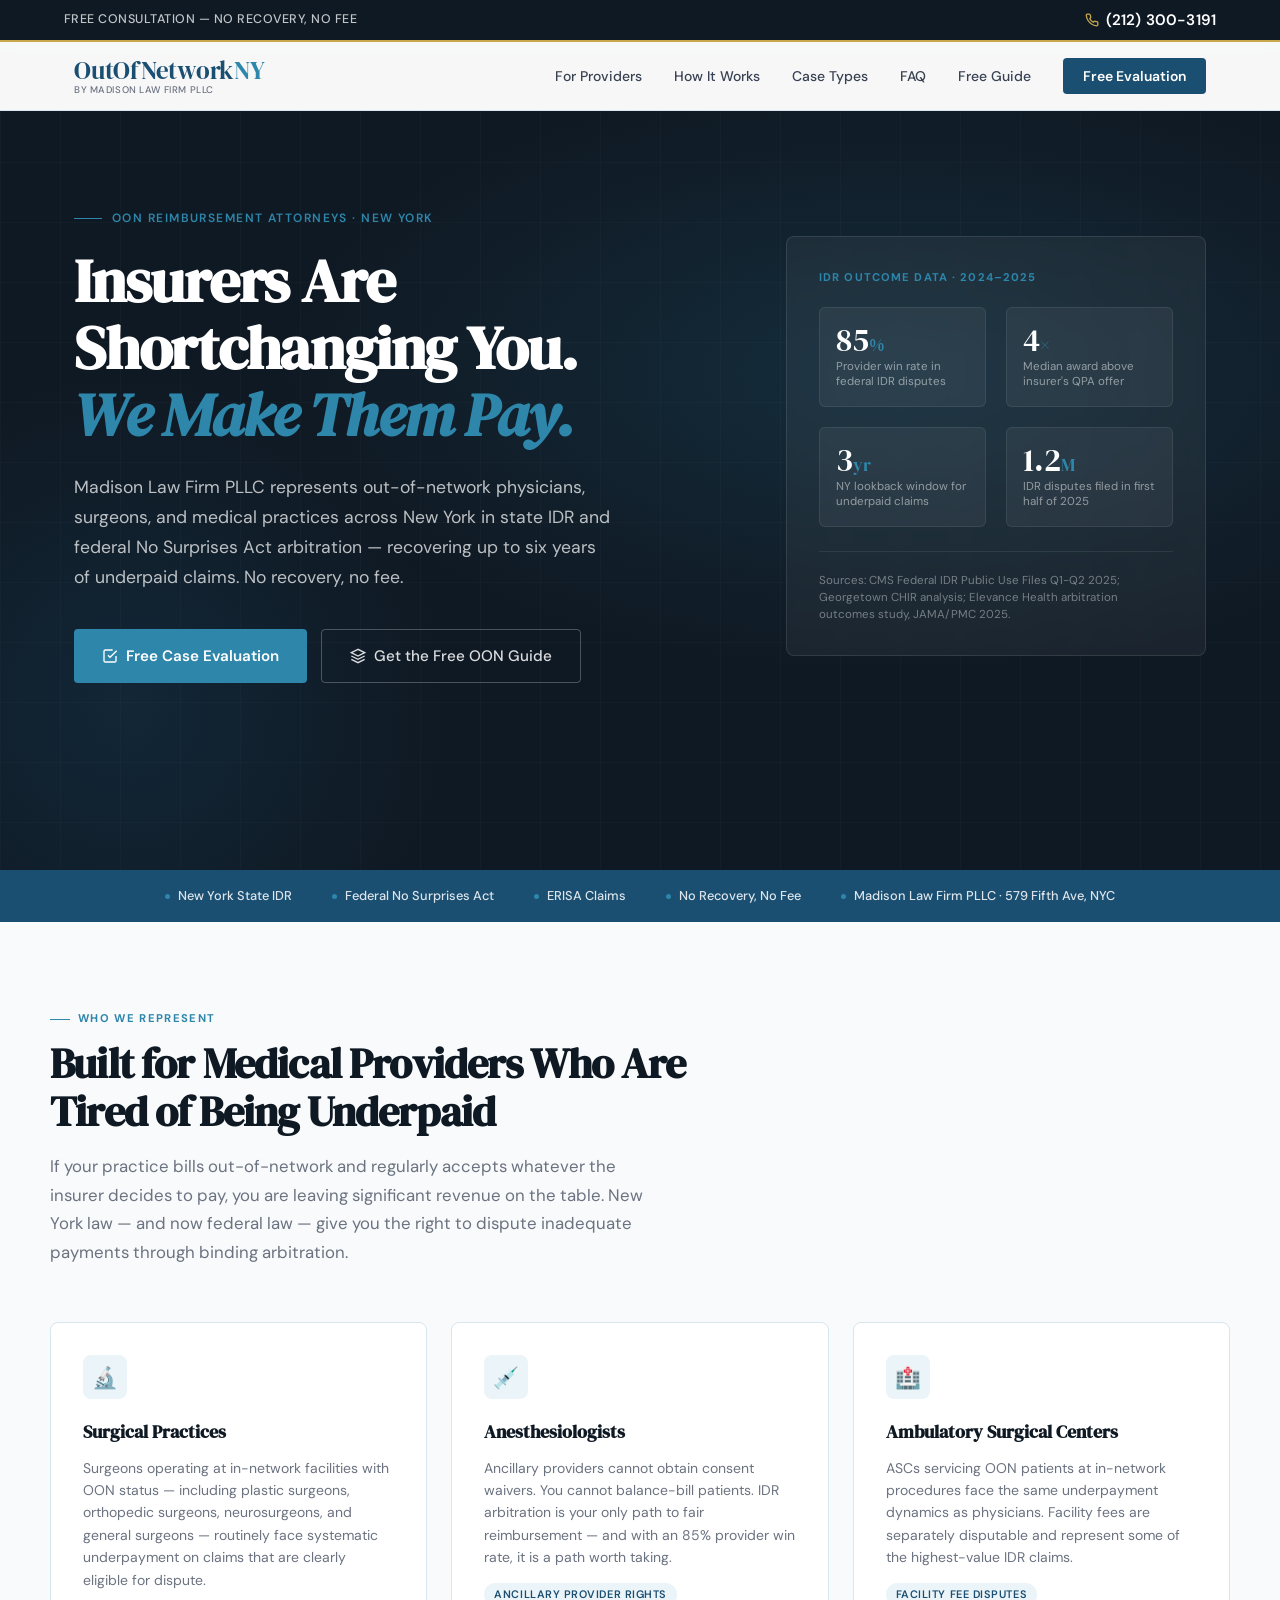
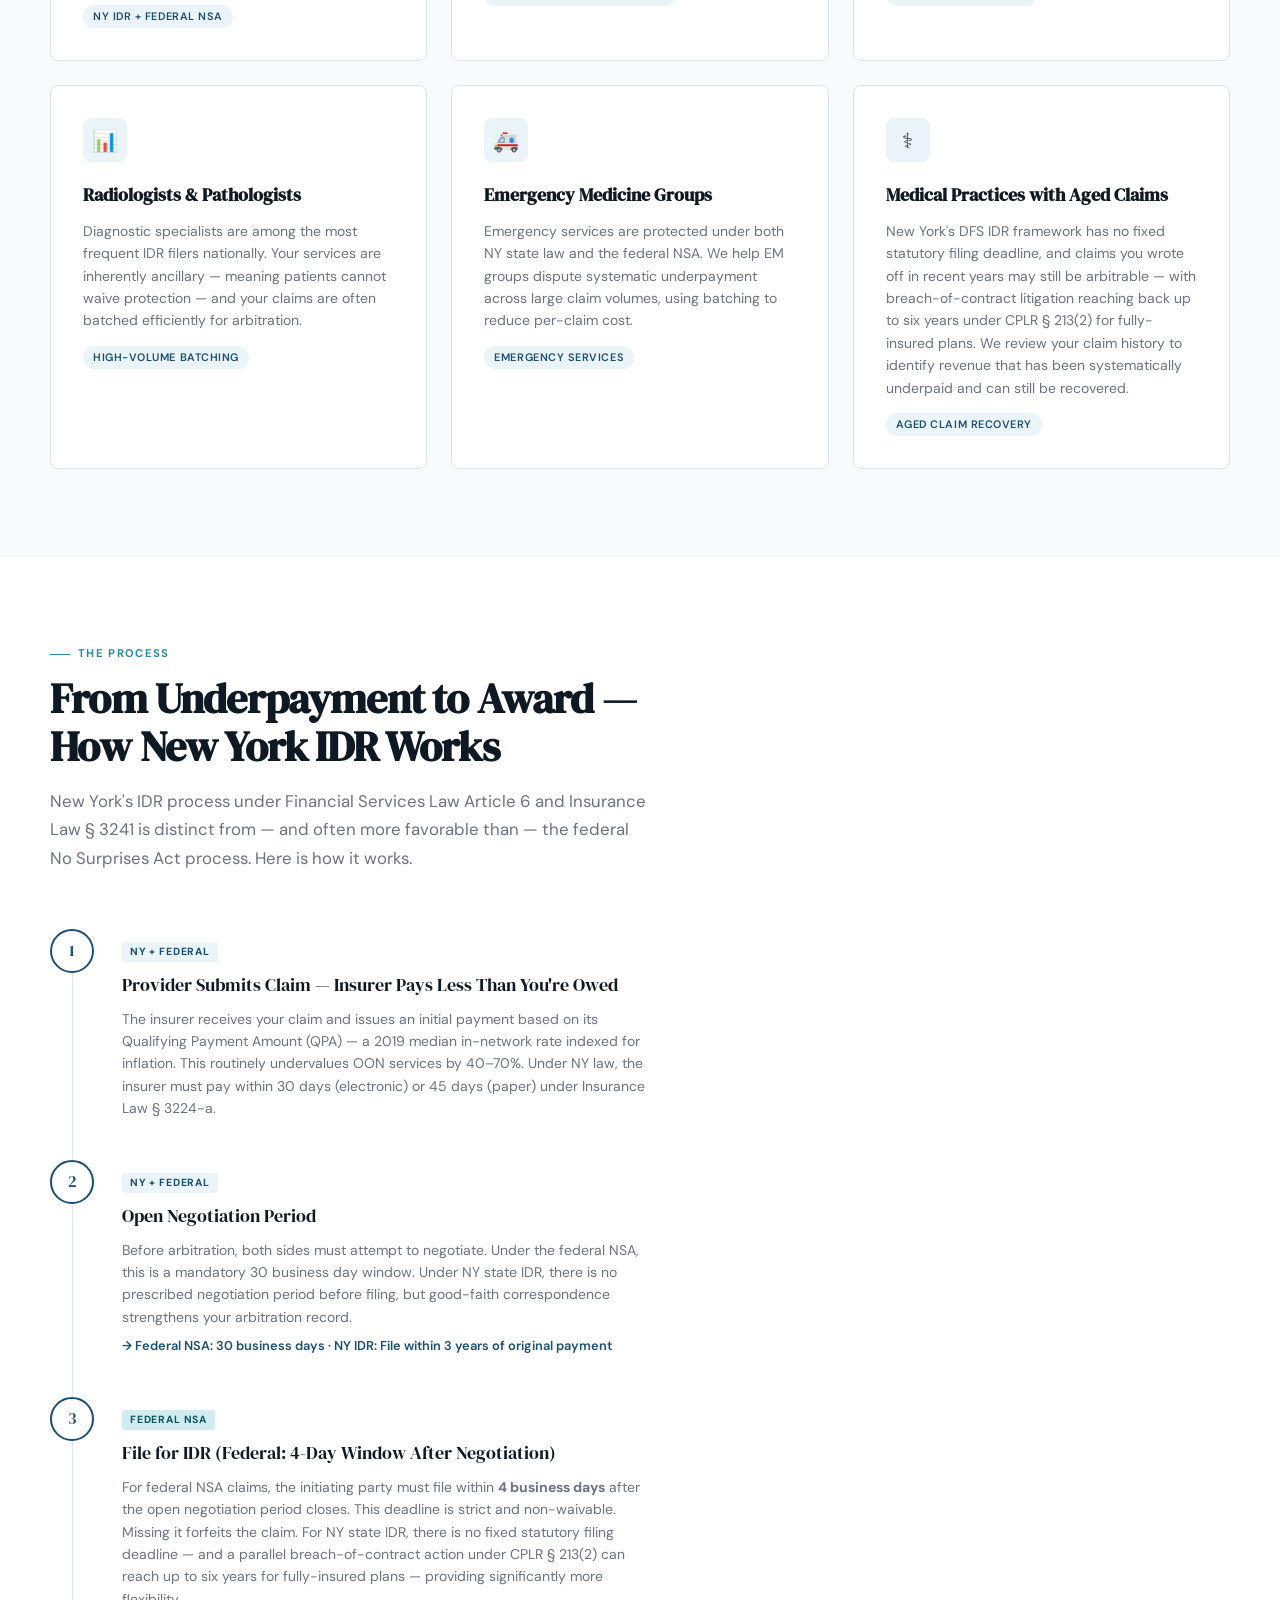
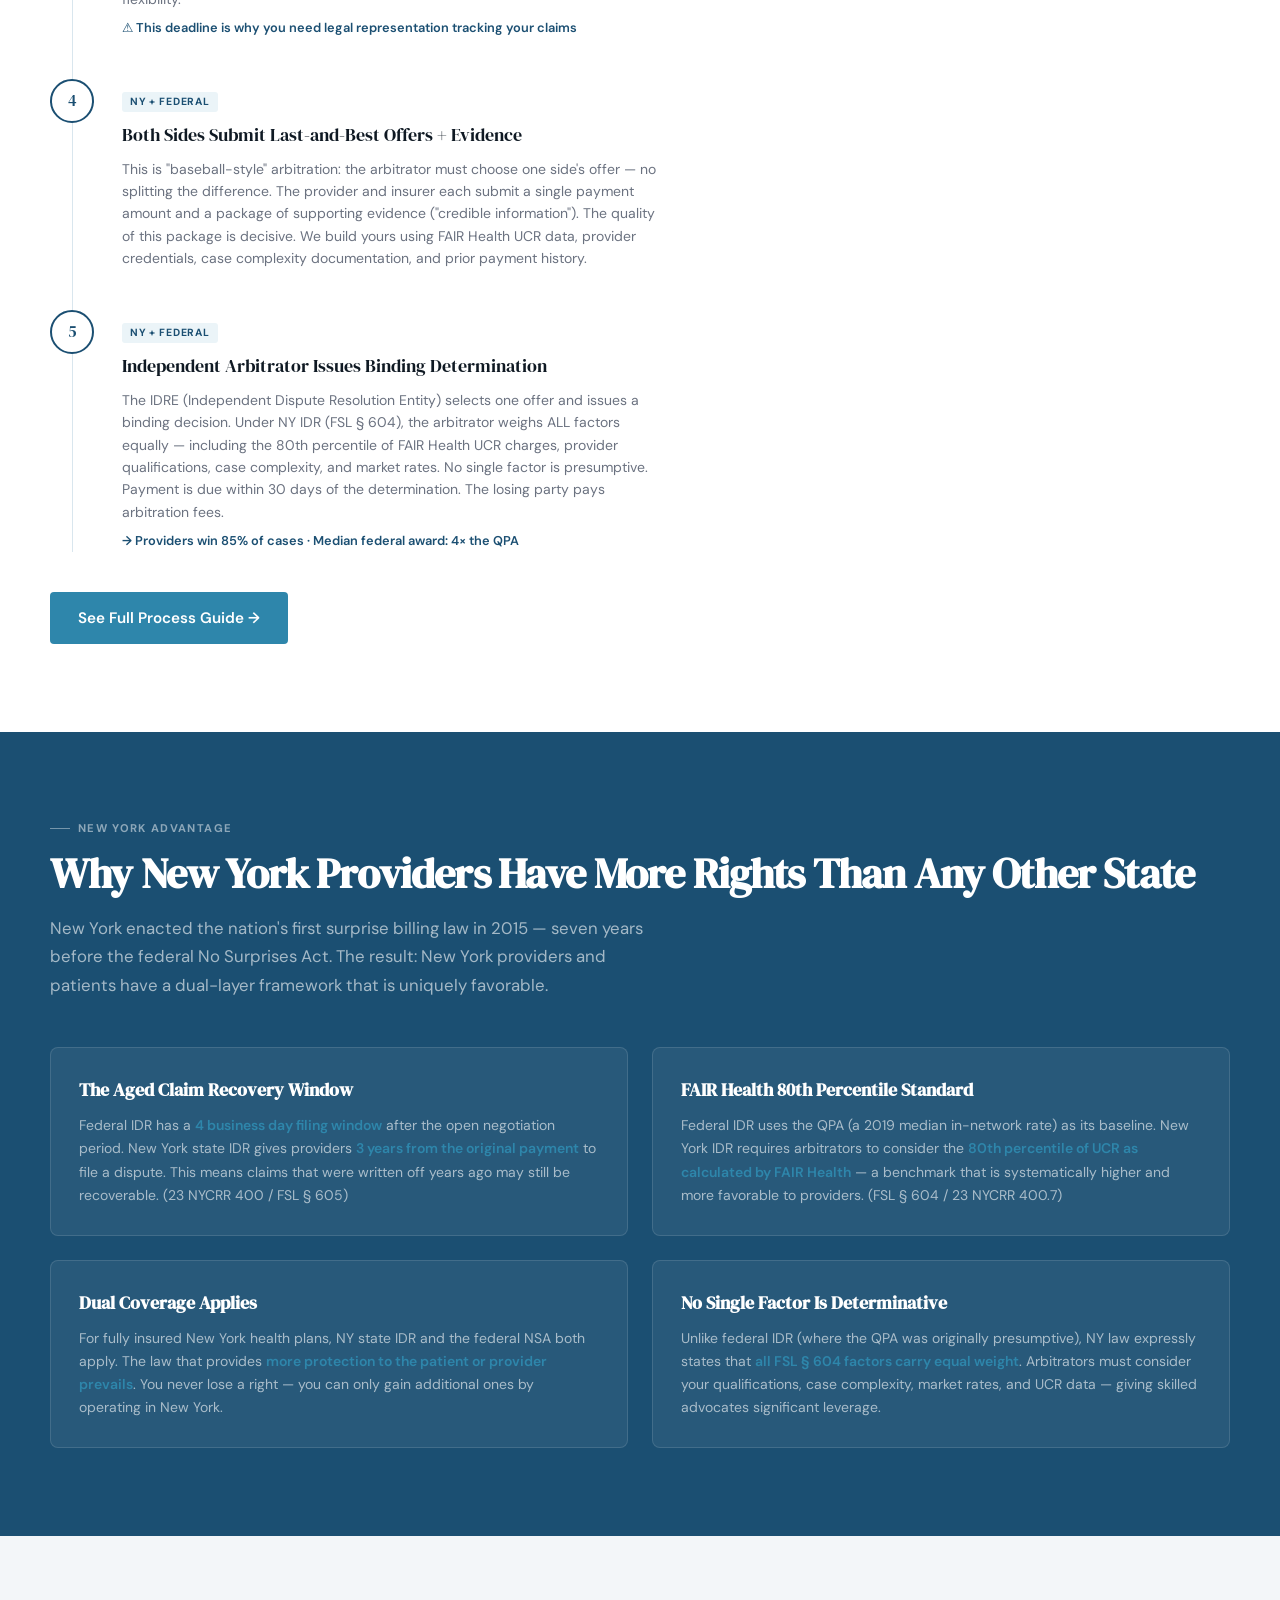
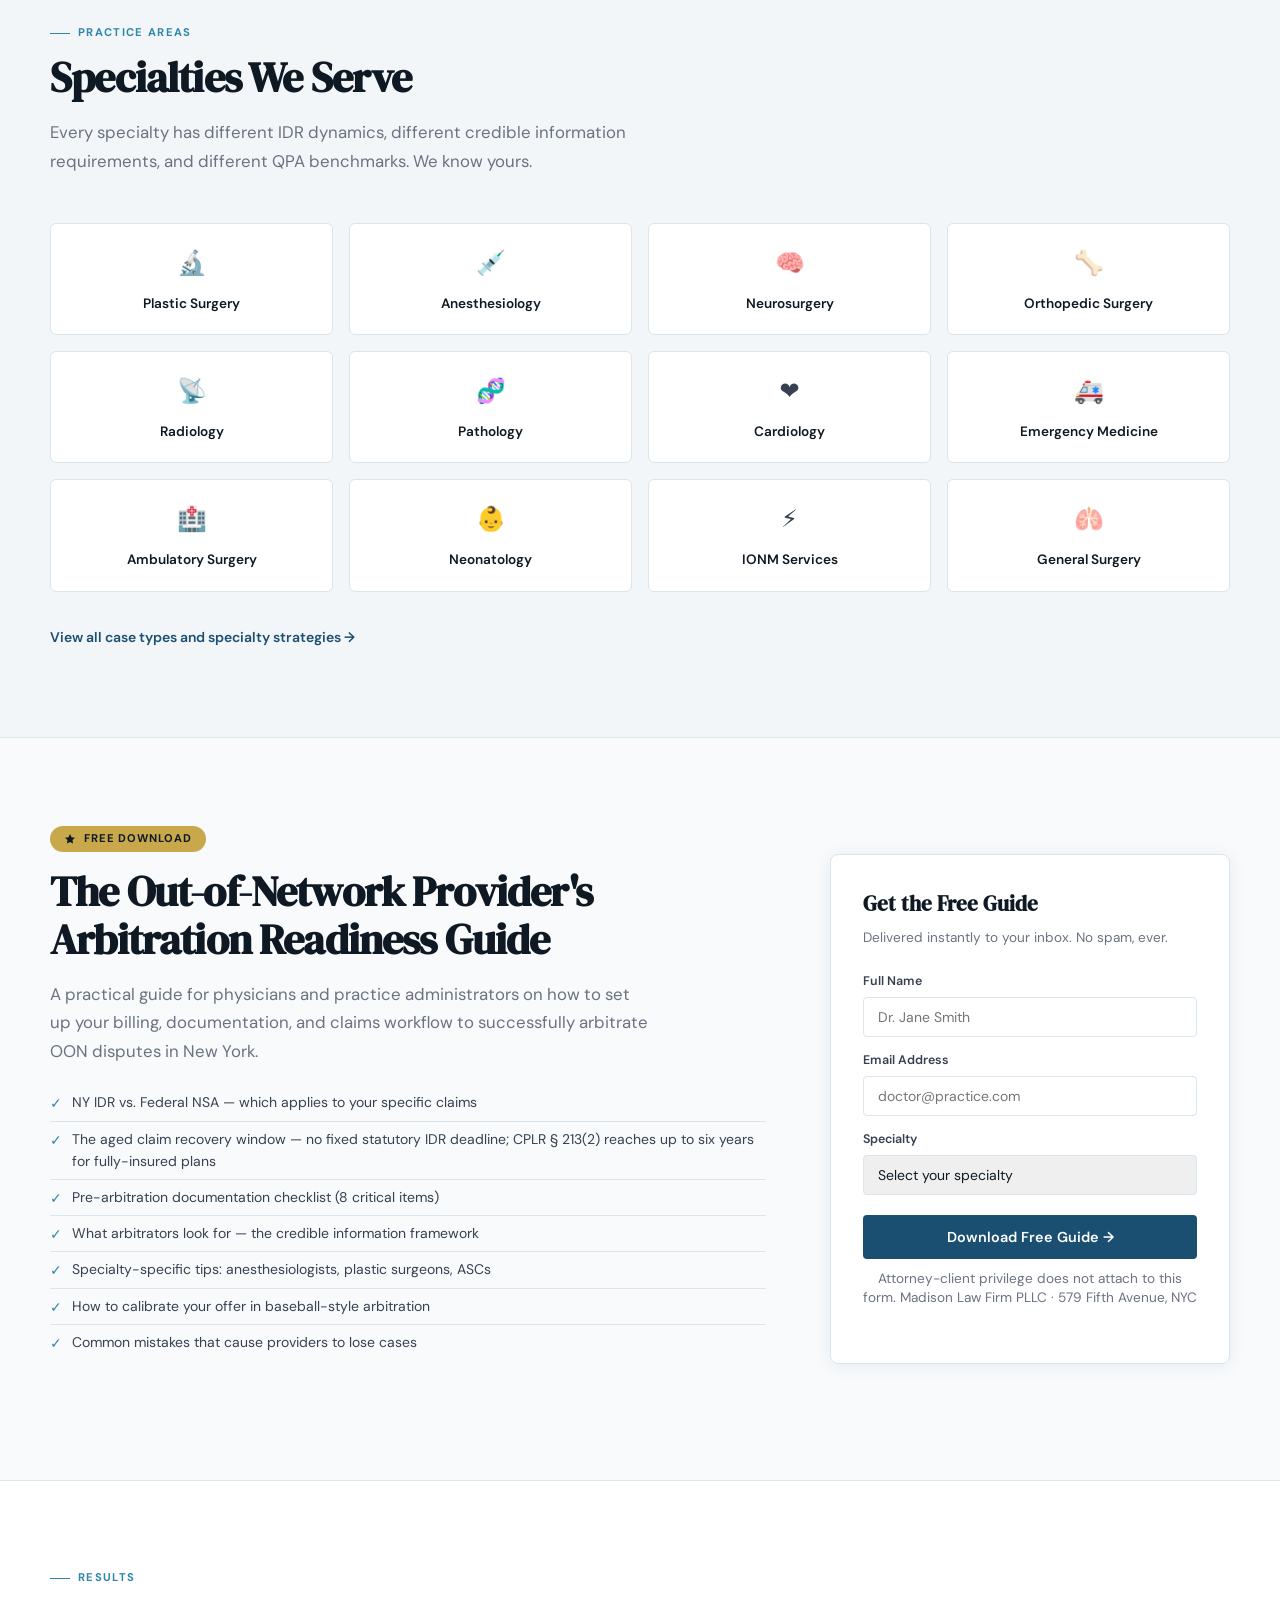
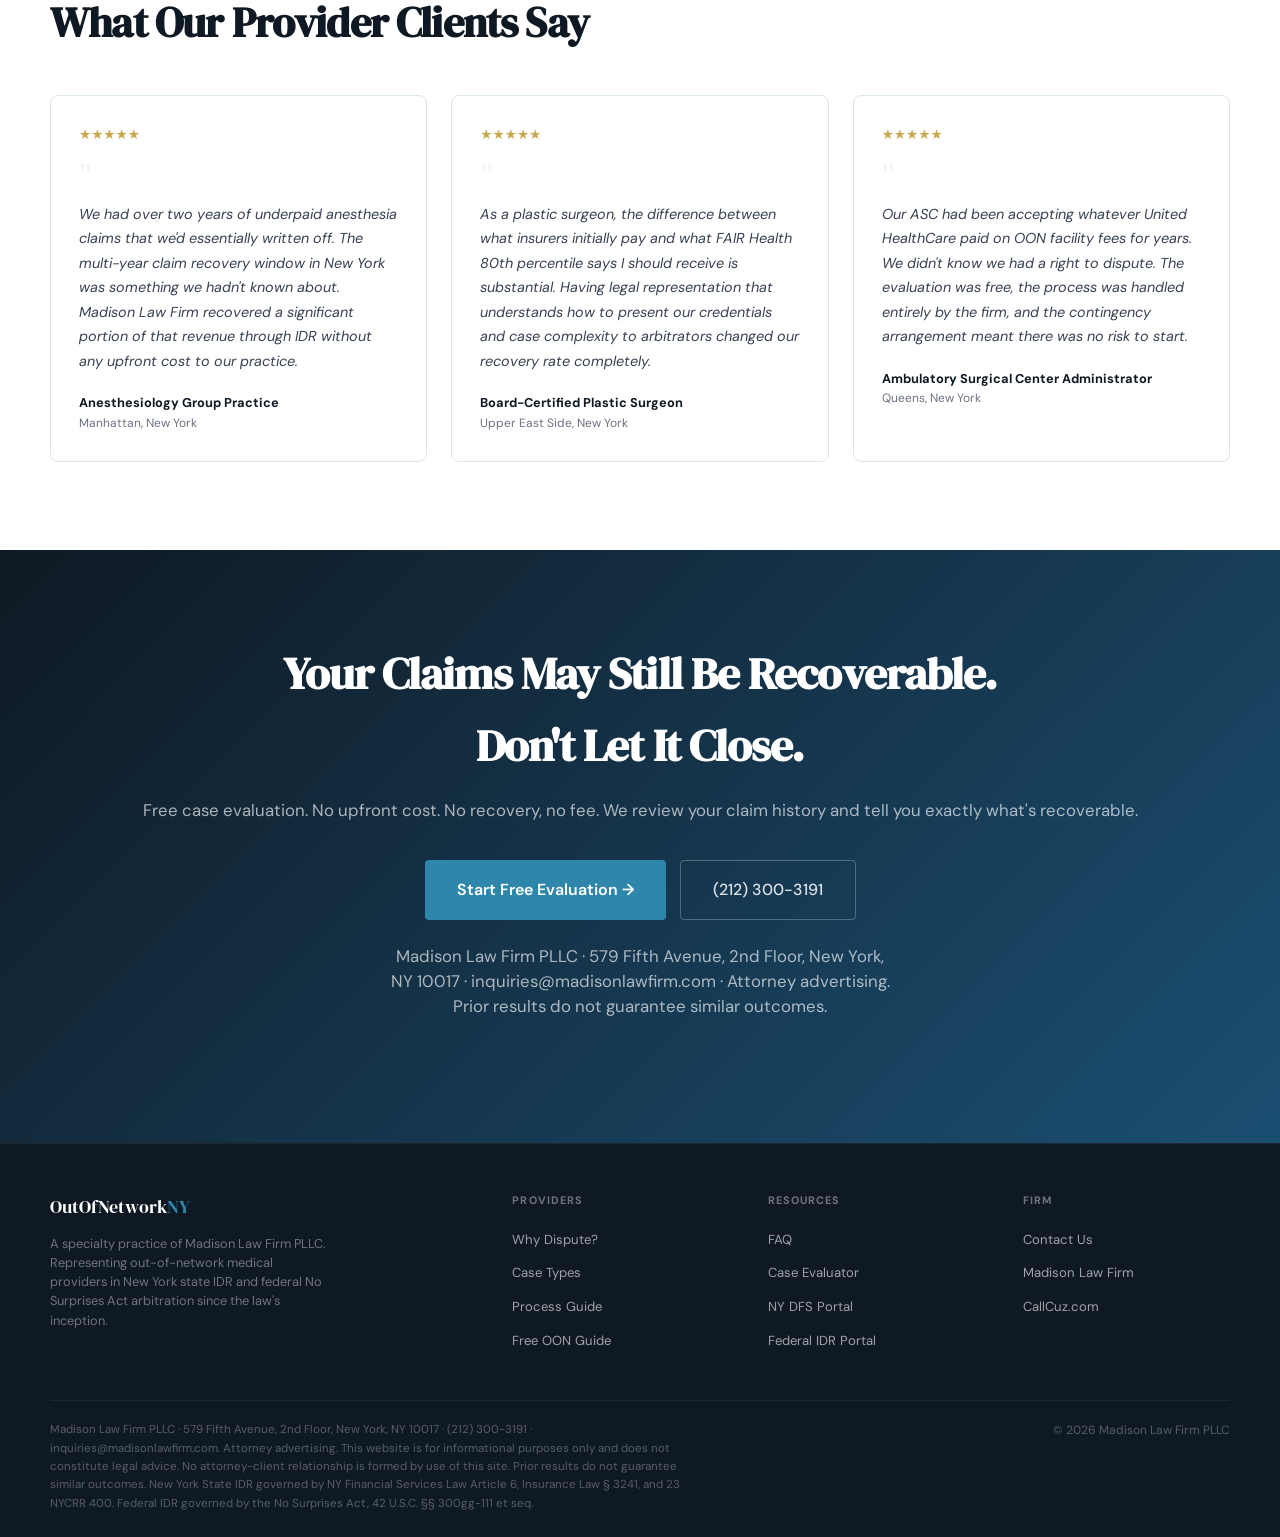
==== commit fe11b308: "Fix homepage mojibake from b4b48a4: rebuild from clean parent + reapply H1/subhead edits (no TextEnc" ====
--- a/index.html
+++ b/index.html
@@ -44,7 +44,7 @@
   -webkit-font-smoothing: antialiased;
 }
 
-/* âââ NAV âââ */
+/* ─── NAV ─── */
 nav {
   position: fixed; top: 0; left: 0; right: 0; z-index: 100;
   background: rgba(255,255,255,0.97);
@@ -82,7 +82,7 @@
   transition: all 0.3s;
 }
 
-/* âââ HERO âââ */
+/* ─── HERO ─── */
 .hero {
   min-height: 92vh;
   background: var(--charcoal);
@@ -194,7 +194,7 @@
   font-size: 0.72rem; color: rgba(255,255,255,0.4); line-height: 1.5;
 }
 
-/* âââ TRUST BAR âââ */
+/* ─── TRUST BAR ─── */
 .trust-bar {
   background: var(--steel);
   padding: 16px 24px;
@@ -211,7 +211,7 @@
 }
 .trust-dot { width: 5px; height: 5px; background: var(--steel-mid); border-radius: 50%; flex-shrink: 0; }
 
-/* âââ SECTION BASE âââ */
+/* ─── SECTION BASE ─── */
 section { padding: 88px 24px; }
 .container { max-width: 1180px; margin: 0 auto; }
 .section-eyebrow {
@@ -236,7 +236,7 @@
   max-width: 600px;
 }
 
-/* âââ WHO WE SERVE âââ */
+/* ─── WHO WE SERVE ─── */
 .serve-section { background: var(--off-white); }
 .serve-intro { max-width: 680px; margin-bottom: 56px; }
 .serve-grid {
@@ -270,7 +270,7 @@
   margin-top: 14px;
 }
 
-/* âââ PROCESS âââ */
+/* ─── PROCESS ─── */
 .process-section { background: var(--white); }
 .process-header { max-width: 640px; margin-bottom: 56px; }
 .process-timeline { position: relative; }
@@ -311,7 +311,7 @@
   display: flex; align-items: center; gap: 6px;
 }
 
-/* âââ WHY NY âââ */
+/* ─── WHY NY ─── */
 .whyny-section { background: var(--steel); }
 .whyny-section .section-title { color: var(--white); }
 .whyny-section .section-eyebrow { color: rgba(255,255,255,0.6); }
@@ -334,7 +334,7 @@
   color: var(--steel-mid); font-weight: 600;
 }
 
-/* âââ SPECIALTIES âââ */
+/* ─── SPECIALTIES ─── */
 .spec-section { background: var(--gray-light); }
 .spec-header { max-width: 600px; margin-bottom: 48px; }
 .spec-list {
@@ -351,7 +351,7 @@
 .spec-emoji { font-size: 1.5rem; margin-bottom: 10px; }
 .spec-name { font-size: 0.85rem; font-weight: 600; color: var(--charcoal); }
 
-/* âââ GUIDE CTA âââ */
+/* ─── GUIDE CTA ─── */
 .guide-section {
   background: var(--off-white);
   border-top: 1px solid var(--border);
@@ -420,7 +420,7 @@
   margin-top: 10px; line-height: 1.4;
 }
 
-/* âââ TESTIMONIALS âââ */
+/* ─── TESTIMONIALS ─── */
 .testi-section { background: var(--white); }
 .testi-grid { display: grid; grid-template-columns: repeat(3, 1fr); gap: 24px; margin-top: 48px; }
 .testi-card {
@@ -433,7 +433,7 @@
 .testi-role { font-size: 0.75rem; color: var(--gray-mid); }
 .testi-stars { color: var(--gold); font-size: 0.85rem; margin-bottom: 12px; }
 
-/* âââ FINAL CTA âââ */
+/* ─── FINAL CTA ─── */
 .cta-section {
   background: linear-gradient(135deg, var(--charcoal) 0%, var(--steel) 100%);
   padding: 88px 24px; text-align: center;
@@ -454,7 +454,7 @@
   max-width: 500px; margin: 24px auto 0; line-height: 1.5;
 }
 
-/* âââ FOOTER âââ */
+/* ─── FOOTER ─── */
 footer {
   background: var(--charcoal);
   border-top: 1px solid rgba(255,255,255,0.06);
@@ -494,7 +494,7 @@
 .footer-legal { font-size: 0.72rem; color: rgba(255,255,255,0.3); line-height: 1.6; max-width: 640px; }
 .footer-copy { font-size: 0.75rem; color: rgba(255,255,255,0.3); white-space: nowrap; }
 
-/* âââ MOBILE âââ */
+/* ─── MOBILE ─── */
 @media (max-width: 768px) {
   .nav-links { display: none; }
   .hamburger { display: block; }
@@ -526,7 +526,7 @@
   .stat-grid { grid-template-columns: 1fr 1fr; }
 }
 
-/* âââ ANIMATIONS âââ */
+/* ─── ANIMATIONS ─── */
 @keyframes fadeUp {
   from { opacity: 0; transform: translateY(20px); }
   to { opacity: 1; transform: translateY(0); }
@@ -562,7 +562,7 @@
 <!-- TOPBAR -->
 <div class="topbar">
   <div class="topbar-inner">
-    <span class="topbar-tagline">Free consultation â no recovery, no fee</span>
+    <span class="topbar-tagline">Free consultation — no recovery, no fee</span>
     <a href="tel:+12123003191" class="topbar-phone" aria-label="Call Madison Law Firm">
       <svg class="topbar-phone-icon" width="14" height="14" viewBox="0 0 24 24" fill="none" stroke="currentColor" stroke-width="2.2" stroke-linecap="round" stroke-linejoin="round" aria-hidden="true"><path d="M22 16.92v3a2 2 0 0 1-2.18 2 19.79 19.79 0 0 1-8.63-3.07 19.5 19.5 0 0 1-6-6 19.79 19.79 0 0 1-3.07-8.67A2 2 0 0 1 4.11 2h3a2 2 0 0 1 2 1.72 12.84 12.84 0 0 0 .7 2.81 2 2 0 0 1-.45 2.11L8.09 9.91a16 16 0 0 0 6 6l1.27-1.27a2 2 0 0 1 2.11-.45 12.84 12.84 0 0 0 2.81.7A2 2 0 0 1 22 16.92z"/></svg>
       <span>(212) 300-3191</span>
@@ -593,7 +593,7 @@
   <div class="hero-grid"></div>
   <div class="hero-inner">
     <div>
-      <div class="hero-eyebrow">OON Reimbursement Attorneys Â· New York</div>
+      <div class="hero-eyebrow">OON Reimbursement Attorneys · New York</div>
       <h1>Insurers Are Shortchanging You.<br><em>We Make Them Pay.</em></h1>
       <p class="hero-sub">Madison Law Firm PLLC represents out-of-network physicians, surgeons, and medical practices across New York in state IDR and federal No Surprises Act arbitration — recovering up to six years of underpaid claims. No recovery, no fee.</p>
       <div class="hero-actions">
@@ -608,14 +608,14 @@
       </div>
     </div>
     <div class="hero-card">
-      <div class="hero-card-title">IDR Outcome Data Â· 2024â2025</div>
+      <div class="hero-card-title">IDR Outcome Data · 2024–2025</div>
       <div class="stat-grid">
         <div class="stat-item">
           <div class="stat-num">85<span>%</span></div>
           <div class="stat-label">Provider win rate in federal IDR disputes</div>
         </div>
         <div class="stat-item">
-          <div class="stat-num">4<span>Ã</span></div>
+          <div class="stat-num">4<span>×</span></div>
           <div class="stat-label">Median award above insurer's QPA offer</div>
         </div>
         <div class="stat-item">
@@ -640,7 +640,7 @@
     <div class="trust-item"><div class="trust-dot"></div> Federal No Surprises Act</div>
     <div class="trust-item"><div class="trust-dot"></div> ERISA Claims</div>
     <div class="trust-item"><div class="trust-dot"></div> No Recovery, No Fee</div>
-    <div class="trust-item"><div class="trust-dot"></div> Madison Law Firm PLLC Â· 579 Fifth Ave, NYC</div>
+    <div class="trust-item"><div class="trust-dot"></div> Madison Law Firm PLLC · 579 Fifth Ave, NYC</div>
   </div>
 </div>
 
@@ -650,43 +650,43 @@
     <div class="serve-intro">
       <div class="section-eyebrow">Who We Represent</div>
       <h2 class="section-title">Built for Medical Providers Who Are Tired of Being Underpaid</h2>
-      <p class="section-sub">If your practice bills out-of-network and regularly accepts whatever the insurer decides to pay, you are leaving significant revenue on the table. New York law â and now federal law â give you the right to dispute inadequate payments through binding arbitration.</p>
+      <p class="section-sub">If your practice bills out-of-network and regularly accepts whatever the insurer decides to pay, you are leaving significant revenue on the table. New York law — and now federal law — give you the right to dispute inadequate payments through binding arbitration.</p>
     </div>
     <div class="serve-grid">
       <div class="serve-card">
-        <div class="serve-icon">ð¬</div>
+        <div class="serve-icon">🔬</div>
         <h3>Surgical Practices</h3>
-        <p>Surgeons operating at in-network facilities with OON status â including plastic surgeons, orthopedic surgeons, neurosurgeons, and general surgeons â routinely face systematic underpayment on claims that are clearly eligible for dispute.</p>
+        <p>Surgeons operating at in-network facilities with OON status — including plastic surgeons, orthopedic surgeons, neurosurgeons, and general surgeons — routinely face systematic underpayment on claims that are clearly eligible for dispute.</p>
         <span class="serve-tag">NY IDR + Federal NSA</span>
       </div>
       <div class="serve-card">
-        <div class="serve-icon">ð</div>
+        <div class="serve-icon">💉</div>
         <h3>Anesthesiologists</h3>
-        <p>Ancillary providers cannot obtain consent waivers. You cannot balance-bill patients. IDR arbitration is your only path to fair reimbursement â and with an 85% provider win rate, it is a path worth taking.</p>
+        <p>Ancillary providers cannot obtain consent waivers. You cannot balance-bill patients. IDR arbitration is your only path to fair reimbursement — and with an 85% provider win rate, it is a path worth taking.</p>
         <span class="serve-tag">Ancillary Provider Rights</span>
       </div>
       <div class="serve-card">
-        <div class="serve-icon">ð¥</div>
+        <div class="serve-icon">🏥</div>
         <h3>Ambulatory Surgical Centers</h3>
         <p>ASCs servicing OON patients at in-network procedures face the same underpayment dynamics as physicians. Facility fees are separately disputable and represent some of the highest-value IDR claims.</p>
         <span class="serve-tag">Facility Fee Disputes</span>
       </div>
       <div class="serve-card">
-        <div class="serve-icon">ð</div>
+        <div class="serve-icon">📊</div>
         <h3>Radiologists & Pathologists</h3>
-        <p>Diagnostic specialists are among the most frequent IDR filers nationally. Your services are inherently ancillary â meaning patients cannot waive protection â and your claims are often batched efficiently for arbitration.</p>
+        <p>Diagnostic specialists are among the most frequent IDR filers nationally. Your services are inherently ancillary — meaning patients cannot waive protection — and your claims are often batched efficiently for arbitration.</p>
         <span class="serve-tag">High-Volume Batching</span>
       </div>
       <div class="serve-card">
-        <div class="serve-icon">ð</div>
+        <div class="serve-icon">🚑</div>
         <h3>Emergency Medicine Groups</h3>
         <p>Emergency services are protected under both NY state law and the federal NSA. We help EM groups dispute systematic underpayment across large claim volumes, using batching to reduce per-claim cost.</p>
         <span class="serve-tag">Emergency Services</span>
       </div>
       <div class="serve-card">
-        <div class="serve-icon">âï¸</div>
+        <div class="serve-icon">⚕️</div>
         <h3>Medical Practices with Aged Claims</h3>
-        <p>New York's DFS IDR framework has no fixed statutory filing deadline, and claims you wrote off in recent years may still be arbitrable â with breach-of-contract litigation reaching back up to six years under CPLR Â§ 213(2) for fully-insured plans. We review your claim history to identify revenue that has been systematically underpaid and can still be recovered.</p>
+        <p>New York's DFS IDR framework has no fixed statutory filing deadline, and claims you wrote off in recent years may still be arbitrable — with breach-of-contract litigation reaching back up to six years under CPLR § 213(2) for fully-insured plans. We review your claim history to identify revenue that has been systematically underpaid and can still be recovered.</p>
         <span class="serve-tag">Aged Claim Recovery</span>
       </div>
     </div>
@@ -698,16 +698,16 @@
   <div class="container">
     <div class="process-header">
       <div class="section-eyebrow">The Process</div>
-      <h2 class="section-title">From Underpayment to Award â How New York IDR Works</h2>
-      <p class="section-sub">New York's IDR process under Financial Services Law Article 6 and Insurance Law Â§ 3241 is distinct from â and often more favorable than â the federal No Surprises Act process. Here is how it works.</p>
+      <h2 class="section-title">From Underpayment to Award — How New York IDR Works</h2>
+      <p class="section-sub">New York's IDR process under Financial Services Law Article 6 and Insurance Law § 3241 is distinct from — and often more favorable than — the federal No Surprises Act process. Here is how it works.</p>
     </div>
     <div class="process-timeline">
       <div class="process-step">
         <div class="step-num">1</div>
         <div class="step-body">
           <span class="step-badge badge-both">NY + Federal</span>
-          <div class="step-title">Provider Submits Claim â Insurer Pays Less Than You're Owed</div>
-          <p class="step-desc">The insurer receives your claim and issues an initial payment based on its Qualifying Payment Amount (QPA) â a 2019 median in-network rate indexed for inflation. This routinely undervalues OON services by 40â70%. Under NY law, the insurer must pay within 30 days (electronic) or 45 days (paper) under Insurance Law Â§ 3224-a.</p>
+          <div class="step-title">Provider Submits Claim — Insurer Pays Less Than You're Owed</div>
+          <p class="step-desc">The insurer receives your claim and issues an initial payment based on its Qualifying Payment Amount (QPA) — a 2019 median in-network rate indexed for inflation. This routinely undervalues OON services by 40–70%. Under NY law, the insurer must pay within 30 days (electronic) or 45 days (paper) under Insurance Law § 3224-a.</p>
         </div>
       </div>
       <div class="process-step">
@@ -716,7 +716,7 @@
           <span class="step-badge badge-both">NY + Federal</span>
           <div class="step-title">Open Negotiation Period</div>
           <p class="step-desc">Before arbitration, both sides must attempt to negotiate. Under the federal NSA, this is a mandatory 30 business day window. Under NY state IDR, there is no prescribed negotiation period before filing, but good-faith correspondence strengthens your arbitration record.</p>
-          <div class="step-key">â Federal NSA: 30 business days Â· NY IDR: File within 3 years of original payment</div>
+          <div class="step-key">→ Federal NSA: 30 business days · NY IDR: File within 3 years of original payment</div>
         </div>
       </div>
       <div class="process-step">
@@ -724,8 +724,8 @@
         <div class="step-body">
           <span class="step-badge badge-fed">Federal NSA</span>
           <div class="step-title">File for IDR (Federal: 4-Day Window After Negotiation)</div>
-          <p class="step-desc">For federal NSA claims, the initiating party must file within <strong>4 business days</strong> after the open negotiation period closes. This deadline is strict and non-waivable. Missing it forfeits the claim. For NY state IDR, there is no fixed statutory filing deadline â and a parallel breach-of-contract action under CPLR Â§ 213(2) can reach up to six years for fully-insured plans â providing significantly more flexibility.</p>
-          <div class="step-key">â  This deadline is why you need legal representation tracking your claims</div>
+          <p class="step-desc">For federal NSA claims, the initiating party must file within <strong>4 business days</strong> after the open negotiation period closes. This deadline is strict and non-waivable. Missing it forfeits the claim. For NY state IDR, there is no fixed statutory filing deadline — and a parallel breach-of-contract action under CPLR § 213(2) can reach up to six years for fully-insured plans — providing significantly more flexibility.</p>
+          <div class="step-key">⚠ This deadline is why you need legal representation tracking your claims</div>
         </div>
       </div>
       <div class="process-step">
@@ -733,7 +733,7 @@
         <div class="step-body">
           <span class="step-badge badge-both">NY + Federal</span>
           <div class="step-title">Both Sides Submit Last-and-Best Offers + Evidence</div>
-          <p class="step-desc">This is "baseball-style" arbitration: the arbitrator must choose one side's offer â no splitting the difference. The provider and insurer each submit a single payment amount and a package of supporting evidence ("credible information"). The quality of this package is decisive. We build yours using FAIR Health UCR data, provider credentials, case complexity documentation, and prior payment history.</p>
+          <p class="step-desc">This is "baseball-style" arbitration: the arbitrator must choose one side's offer — no splitting the difference. The provider and insurer each submit a single payment amount and a package of supporting evidence ("credible information"). The quality of this package is decisive. We build yours using FAIR Health UCR data, provider credentials, case complexity documentation, and prior payment history.</p>
         </div>
       </div>
       <div class="process-step">
@@ -741,13 +741,13 @@
         <div class="step-body">
           <span class="step-badge badge-both">NY + Federal</span>
           <div class="step-title">Independent Arbitrator Issues Binding Determination</div>
-          <p class="step-desc">The IDRE (Independent Dispute Resolution Entity) selects one offer and issues a binding decision. Under NY IDR (FSL Â§ 604), the arbitrator weighs ALL factors equally â including the 80th percentile of FAIR Health UCR charges, provider qualifications, case complexity, and market rates. No single factor is presumptive. Payment is due within 30 days of the determination. The losing party pays arbitration fees.</p>
-          <div class="step-key">â Providers win 85% of cases Â· Median federal award: 4Ã the QPA</div>
+          <p class="step-desc">The IDRE (Independent Dispute Resolution Entity) selects one offer and issues a binding decision. Under NY IDR (FSL § 604), the arbitrator weighs ALL factors equally — including the 80th percentile of FAIR Health UCR charges, provider qualifications, case complexity, and market rates. No single factor is presumptive. Payment is due within 30 days of the determination. The losing party pays arbitration fees.</p>
+          <div class="step-key">→ Providers win 85% of cases · Median federal award: 4× the QPA</div>
         </div>
       </div>
     </div>
     <div style="margin-top: 40px;">
-      <a href="/how-it-works.html" class="btn-primary" style="text-decoration:none;">See Full Process Guide â</a>
+      <a href="/how-it-works.html" class="btn-primary" style="text-decoration:none;">See Full Process Guide →</a>
     </div>
   </div>
 </section>
@@ -757,23 +757,23 @@
   <div class="container">
     <div class="section-eyebrow" style="color:rgba(255,255,255,0.5)">New York Advantage</div>
     <h2 class="section-title">Why New York Providers Have More Rights Than Any Other State</h2>
-    <p class="section-sub" style="color:rgba(255,255,255,0.6)">New York enacted the nation's first surprise billing law in 2015 â seven years before the federal No Surprises Act. The result: New York providers and patients have a dual-layer framework that is uniquely favorable.</p>
+    <p class="section-sub" style="color:rgba(255,255,255,0.6)">New York enacted the nation's first surprise billing law in 2015 — seven years before the federal No Surprises Act. The result: New York providers and patients have a dual-layer framework that is uniquely favorable.</p>
     <div class="whyny-grid">
       <div class="whyny-card">
         <h3>The Aged Claim Recovery Window</h3>
-        <p>Federal IDR has a <span class="whyny-highlight">4 business day filing window</span> after the open negotiation period. New York state IDR gives providers <span class="whyny-highlight">3 years from the original payment</span> to file a dispute. This means claims that were written off years ago may still be recoverable. (23 NYCRR 400 / FSL Â§ 605)</p>
+        <p>Federal IDR has a <span class="whyny-highlight">4 business day filing window</span> after the open negotiation period. New York state IDR gives providers <span class="whyny-highlight">3 years from the original payment</span> to file a dispute. This means claims that were written off years ago may still be recoverable. (23 NYCRR 400 / FSL § 605)</p>
       </div>
       <div class="whyny-card">
         <h3>FAIR Health 80th Percentile Standard</h3>
-        <p>Federal IDR uses the QPA (a 2019 median in-network rate) as its baseline. New York IDR requires arbitrators to consider the <span class="whyny-highlight">80th percentile of UCR as calculated by FAIR Health</span> â a benchmark that is systematically higher and more favorable to providers. (FSL Â§ 604 / 23 NYCRR 400.7)</p>
+        <p>Federal IDR uses the QPA (a 2019 median in-network rate) as its baseline. New York IDR requires arbitrators to consider the <span class="whyny-highlight">80th percentile of UCR as calculated by FAIR Health</span> — a benchmark that is systematically higher and more favorable to providers. (FSL § 604 / 23 NYCRR 400.7)</p>
       </div>
       <div class="whyny-card">
         <h3>Dual Coverage Applies</h3>
-        <p>For fully insured New York health plans, NY state IDR and the federal NSA both apply. The law that provides <span class="whyny-highlight">more protection to the patient or provider prevails</span>. You never lose a right â you can only gain additional ones by operating in New York.</p>
+        <p>For fully insured New York health plans, NY state IDR and the federal NSA both apply. The law that provides <span class="whyny-highlight">more protection to the patient or provider prevails</span>. You never lose a right — you can only gain additional ones by operating in New York.</p>
       </div>
       <div class="whyny-card">
         <h3>No Single Factor Is Determinative</h3>
-        <p>Unlike federal IDR (where the QPA was originally presumptive), NY law expressly states that <span class="whyny-highlight">all FSL Â§ 604 factors carry equal weight</span>. Arbitrators must consider your qualifications, case complexity, market rates, and UCR data â giving skilled advocates significant leverage.</p>
+        <p>Unlike federal IDR (where the QPA was originally presumptive), NY law expressly states that <span class="whyny-highlight">all FSL § 604 factors carry equal weight</span>. Arbitrators must consider your qualifications, case complexity, market rates, and UCR data — giving skilled advocates significant leverage.</p>
       </div>
     </div>
   </div>
@@ -788,21 +788,21 @@
       <p class="section-sub">Every specialty has different IDR dynamics, different credible information requirements, and different QPA benchmarks. We know yours.</p>
     </div>
     <div class="spec-list">
-      <div class="spec-item"><div class="spec-emoji">ð¬</div><div class="spec-name">Plastic Surgery</div></div>
-      <div class="spec-item"><div class="spec-emoji">ð</div><div class="spec-name">Anesthesiology</div></div>
-      <div class="spec-item"><div class="spec-emoji">ð§ </div><div class="spec-name">Neurosurgery</div></div>
-      <div class="spec-item"><div class="spec-emoji">ð¦´</div><div class="spec-name">Orthopedic Surgery</div></div>
-      <div class="spec-item"><div class="spec-emoji">ð¡</div><div class="spec-name">Radiology</div></div>
-      <div class="spec-item"><div class="spec-emoji">ð§¬</div><div class="spec-name">Pathology</div></div>
-      <div class="spec-item"><div class="spec-emoji">â¤ï¸</div><div class="spec-name">Cardiology</div></div>
-      <div class="spec-item"><div class="spec-emoji">ð</div><div class="spec-name">Emergency Medicine</div></div>
-      <div class="spec-item"><div class="spec-emoji">ð¥</div><div class="spec-name">Ambulatory Surgery</div></div>
-      <div class="spec-item"><div class="spec-emoji">ð¶</div><div class="spec-name">Neonatology</div></div>
-      <div class="spec-item"><div class="spec-emoji">â¡</div><div class="spec-name">IONM Services</div></div>
-      <div class="spec-item"><div class="spec-emoji">ð«</div><div class="spec-name">General Surgery</div></div>
+      <div class="spec-item"><div class="spec-emoji">🔬</div><div class="spec-name">Plastic Surgery</div></div>
+      <div class="spec-item"><div class="spec-emoji">💉</div><div class="spec-name">Anesthesiology</div></div>
+      <div class="spec-item"><div class="spec-emoji">🧠</div><div class="spec-name">Neurosurgery</div></div>
+      <div class="spec-item"><div class="spec-emoji">🦴</div><div class="spec-name">Orthopedic Surgery</div></div>
+      <div class="spec-item"><div class="spec-emoji">📡</div><div class="spec-name">Radiology</div></div>
+      <div class="spec-item"><div class="spec-emoji">🧬</div><div class="spec-name">Pathology</div></div>
+      <div class="spec-item"><div class="spec-emoji">❤️</div><div class="spec-name">Cardiology</div></div>
+      <div class="spec-item"><div class="spec-emoji">🚑</div><div class="spec-name">Emergency Medicine</div></div>
+      <div class="spec-item"><div class="spec-emoji">🏥</div><div class="spec-name">Ambulatory Surgery</div></div>
+      <div class="spec-item"><div class="spec-emoji">👶</div><div class="spec-name">Neonatology</div></div>
+      <div class="spec-item"><div class="spec-emoji">⚡</div><div class="spec-name">IONM Services</div></div>
+      <div class="spec-item"><div class="spec-emoji">🫁</div><div class="spec-name">General Surgery</div></div>
     </div>
     <div style="margin-top:32px;">
-      <a href="/case-types.html" style="font-size:0.875rem;color:var(--steel);font-weight:600;text-decoration:none;">View all case types and specialty strategies â</a>
+      <a href="/case-types.html" style="font-size:0.875rem;color:var(--steel);font-weight:600;text-decoration:none;">View all case types and specialty strategies →</a>
     </div>
   </div>
 </section>
@@ -819,13 +819,13 @@
         <h2 class="section-title">The Out-of-Network Provider's Arbitration Readiness Guide</h2>
         <p class="section-sub">A practical guide for physicians and practice administrators on how to set up your billing, documentation, and claims workflow to successfully arbitrate OON disputes in New York.</p>
         <ul class="guide-list">
-          <li><span class="guide-check">â</span> NY IDR vs. Federal NSA â which applies to your specific claims</li>
-          <li><span class="guide-check">â</span> The aged claim recovery window â no fixed statutory IDR deadline; CPLR Â§ 213(2) reaches up to six years for fully-insured plans</li>
-          <li><span class="guide-check">â</span> Pre-arbitration documentation checklist (8 critical items)</li>
-          <li><span class="guide-check">â</span> What arbitrators look for â the credible information framework</li>
-          <li><span class="guide-check">â</span> Specialty-specific tips: anesthesiologists, plastic surgeons, ASCs</li>
-          <li><span class="guide-check">â</span> How to calibrate your offer in baseball-style arbitration</li>
-          <li><span class="guide-check">â</span> Common mistakes that cause providers to lose cases</li>
+          <li><span class="guide-check">✓</span> NY IDR vs. Federal NSA — which applies to your specific claims</li>
+          <li><span class="guide-check">✓</span> The aged claim recovery window — no fixed statutory IDR deadline; CPLR § 213(2) reaches up to six years for fully-insured plans</li>
+          <li><span class="guide-check">✓</span> Pre-arbitration documentation checklist (8 critical items)</li>
+          <li><span class="guide-check">✓</span> What arbitrators look for — the credible information framework</li>
+          <li><span class="guide-check">✓</span> Specialty-specific tips: anesthesiologists, plastic surgeons, ASCs</li>
+          <li><span class="guide-check">✓</span> How to calibrate your offer in baseball-style arbitration</li>
+          <li><span class="guide-check">✓</span> Common mistakes that cause providers to lose cases</li>
         </ul>
       </div>
       <div>
@@ -860,7 +860,7 @@
               </select>
             </div>
             
-        <!-- Spam protection â Turnstile + honeypot (added by patch_forms.py) -->
+        <!-- Spam protection — Turnstile + honeypot (added by patch_forms.py) -->
         <div data-spam-protection="turnstile-honeypot-v1" style="margin:12px 0;">
           <div class="cf-turnstile" data-sitekey="0x4AAAAAADBR42vclhUAd59y" data-theme="auto"></div>
         </div>
@@ -868,9 +868,9 @@
           <label for="company_website_hp">Leave this field empty (anti-spam)</label>
           <input type="text" name="company_website" id="company_website_hp" tabindex="-1" autocomplete="off" value="">
         </div>
-        <button type="submit" class="form-submit">Download Free Guide â</button>
+        <button type="submit" class="form-submit">Download Free Guide →</button>
           </form>
-          <p class="form-privacy">Attorney-client privilege does not attach to this form. Madison Law Firm PLLC Â· 579 Fifth Avenue, NYC</p>
+          <p class="form-privacy">Attorney-client privilege does not attach to this form. Madison Law Firm PLLC · 579 Fifth Avenue, NYC</p>
         </div>
       </div>
     </div>
@@ -884,36 +884,21 @@
     <h2 class="section-title">What Our Provider Clients Say</h2>
     <div class="testi-grid">
       <div class="testi-card">
-        <div class="testi-stars">â-â-â-â-â-</div>
+        <div class="testi-stars">★★★★★</div>
         <div class="testi-quote">"</div>
         <p class="testi-text">We had over two years of underpaid anesthesia claims that we'd essentially written off. The multi-year claim recovery window in New York was something we hadn't known about. Madison Law Firm recovered a significant portion of that revenue through IDR without any upfront cost to our practice.</p>
         <div class="testi-author">Anesthesiology Group Practice</div>
         <div class="testi-role">Manhattan, New York</div>
       </div>
       <div class="testi-card">
-        <div class="testi-stars">â-â-â-â-â-</div>
+        <div class="testi-stars">★★★★★</div>
         <div class="testi-quote">"</div>
         <p class="testi-text">As a plastic surgeon, the difference between what insurers initially pay and what FAIR Health 80th percentile says I should receive is substantial. Having legal representation that understands how to present our credentials and case complexity to arbitrators changed our recovery rate completely.</p>
         <div class="testi-author">Board-Certified Plastic Surgeon</div>
         <div class="testi-role">Upper East Side, New York</div>
       </div>
       <div class="testi-card">
-        <div class="testi-stars">â-â-â-â-â-</div>
+        <div class="testi-stars">★★★★★</div>
         <div class="testi-quote">"</div>
         <p class="testi-text">Our ASC had been accepting whatever United HealthCare paid on OON facility fees for years. We didn't know we had a right to dispute. The evaluation was free, the process was handled entirely by the firm, and the contingency arrangement meant there was no risk to start.</p>
         <div class="testi-author">Ambulatory Surgical Center Administrator</div>
@@ -929,10 +914,10 @@
     <h2>Your Claims May Still Be Recoverable.<br>Don't Let It Close.</h2>
     <p>Free case evaluation. No upfront cost. No recovery, no fee. We review your claim history and tell you exactly what's recoverable.</p>
     <div class="cta-actions">
-      <a href="/case-evaluator.html" class="btn-primary" style="font-size:1rem;padding:16px 32px;">Start Free Evaluation â</a>
+      <a href="/case-evaluator.html" class="btn-primary" style="font-size:1rem;padding:16px 32px;">Start Free Evaluation →</a>
       <a href="tel:2123003191" class="btn-secondary" style="font-size:1rem;padding:16px 32px;">(212) 300-3191</a>
     </div>
-    <p class="disclaimer">Madison Law Firm PLLC Â· 579 Fifth Avenue, 2nd Floor, New York, NY 10017 Â· inquiries@madisonlawfirm.com Â· Attorney advertising. Prior results do not guarantee similar outcomes.</p>
+    <p class="disclaimer">Madison Law Firm PLLC · 579 Fifth Avenue, 2nd Floor, New York, NY 10017 · inquiries@madisonlawfirm.com · Attorney advertising. Prior results do not guarantee similar outcomes.</p>
   </div>
 </section>
 
@@ -971,8 +956,8 @@
     </div>
   </div>
   <div class="footer-bottom">
-    <p class="footer-legal">Madison Law Firm PLLC Â· 579 Fifth Avenue, 2nd Floor, New York, NY 10017 Â· (212) 300-3191 Â· inquiries@madisonlawfirm.com. Attorney advertising. This website is for informational purposes only and does not constitute legal advice. No attorney-client relationship is formed by use of this site. Prior results do not guarantee similar outcomes. New York State IDR governed by NY Financial Services Law Article 6, Insurance Law Â§ 3241, and 23 NYCRR 400. Federal IDR governed by the No Surprises Act, 42 U.S.C. Â§Â§ 300gg-111 et seq.</p>
-    <p class="footer-copy">Â© 2026 Madison Law Firm PLLC</p>
+    <p class="footer-legal">Madison Law Firm PLLC · 579 Fifth Avenue, 2nd Floor, New York, NY 10017 · (212) 300-3191 · inquiries@madisonlawfirm.com. Attorney advertising. This website is for informational purposes only and does not constitute legal advice. No attorney-client relationship is formed by use of this site. Prior results do not guarantee similar outcomes. New York State IDR governed by NY Financial Services Law Article 6, Insurance Law § 3241, and 23 NYCRR 400. Federal IDR governed by the No Surprises Act, 42 U.S.C. §§ 300gg-111 et seq.</p>
+    <p class="footer-copy">© 2026 Madison Law Firm PLLC</p>
   </div>
 </footer>
 
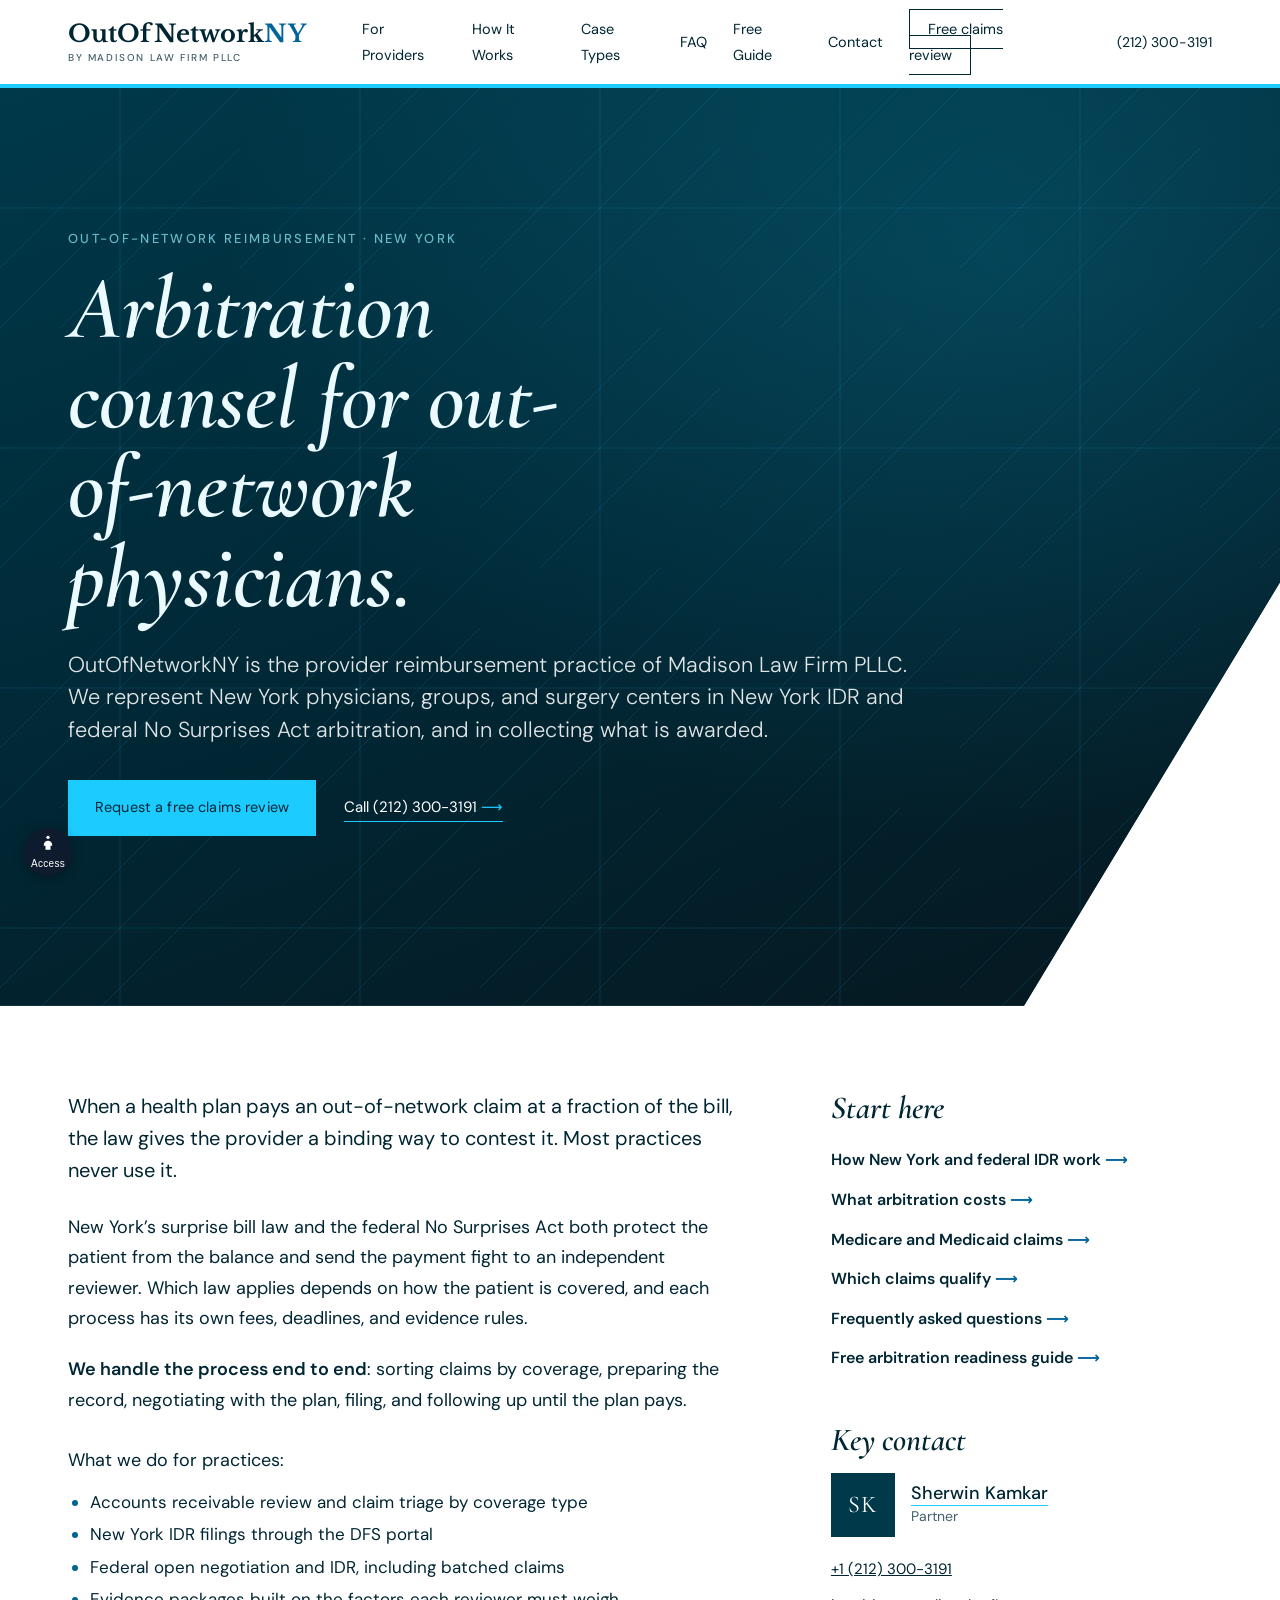
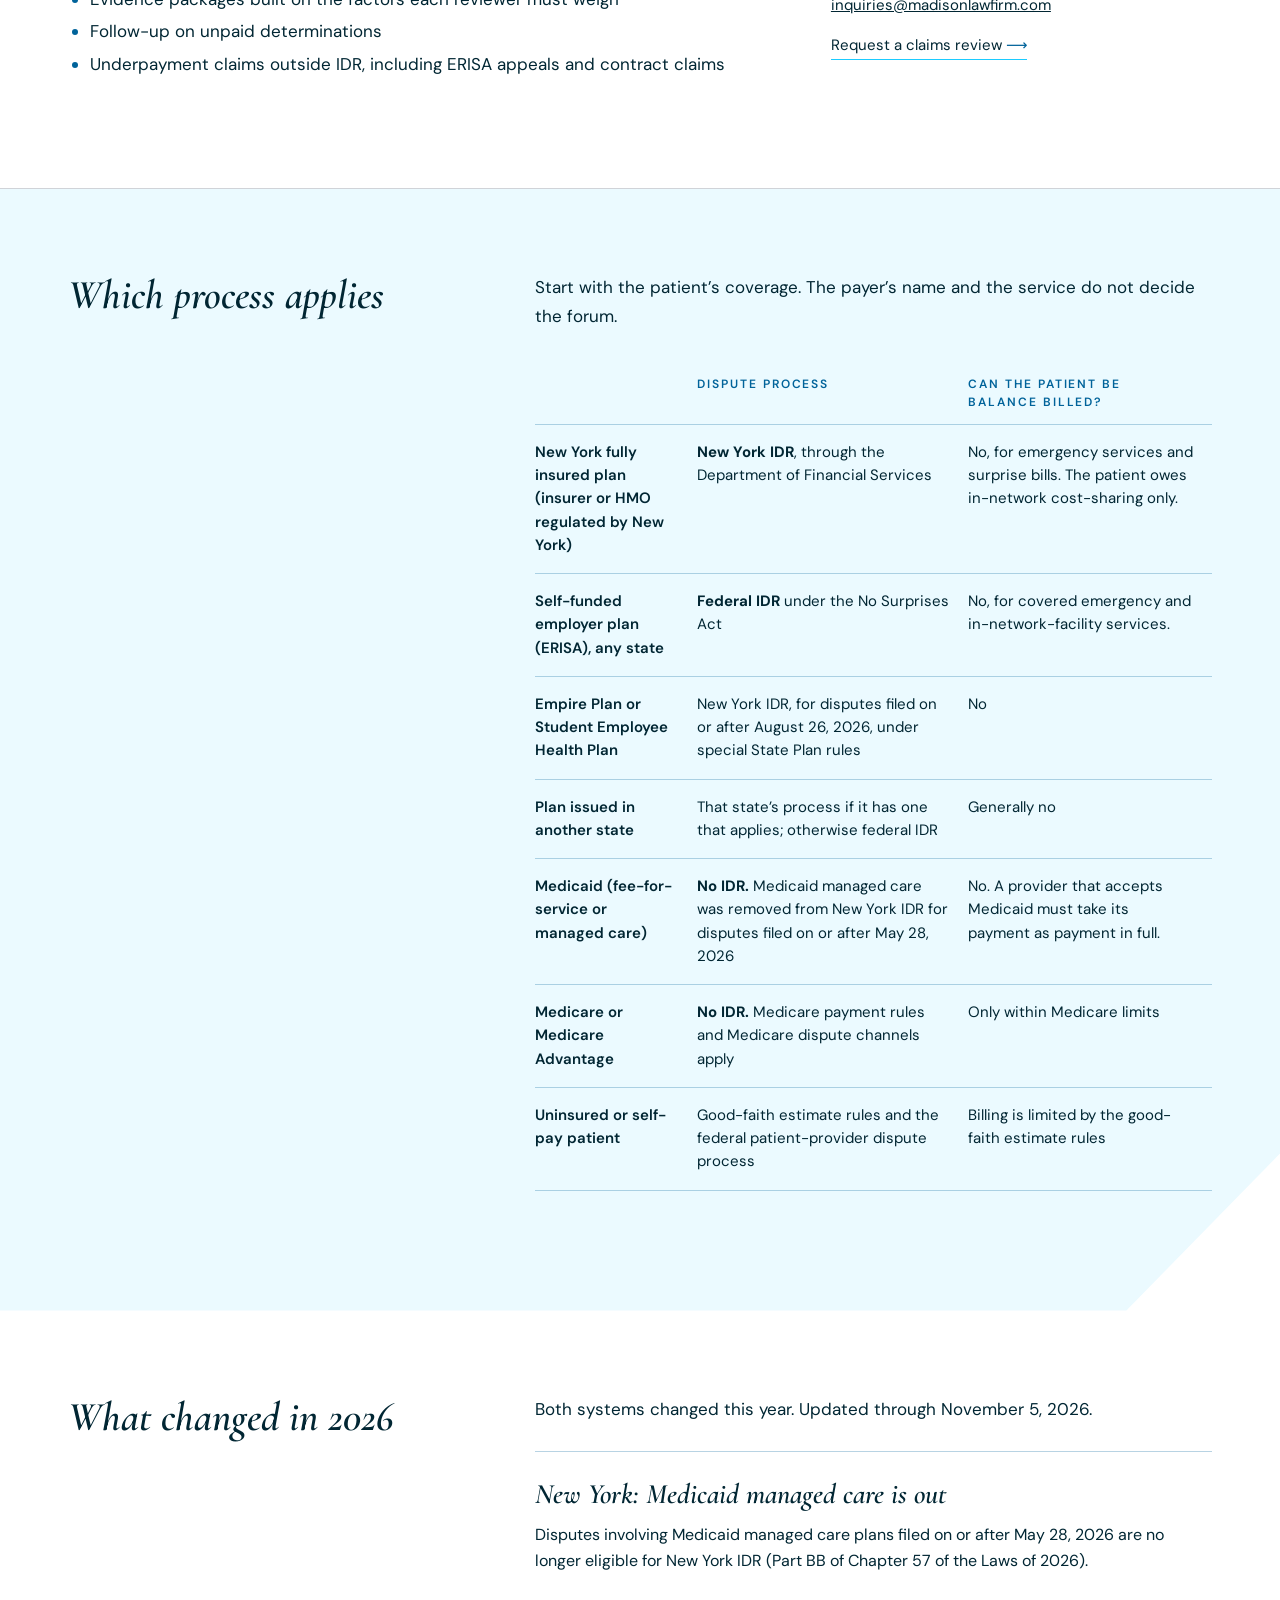
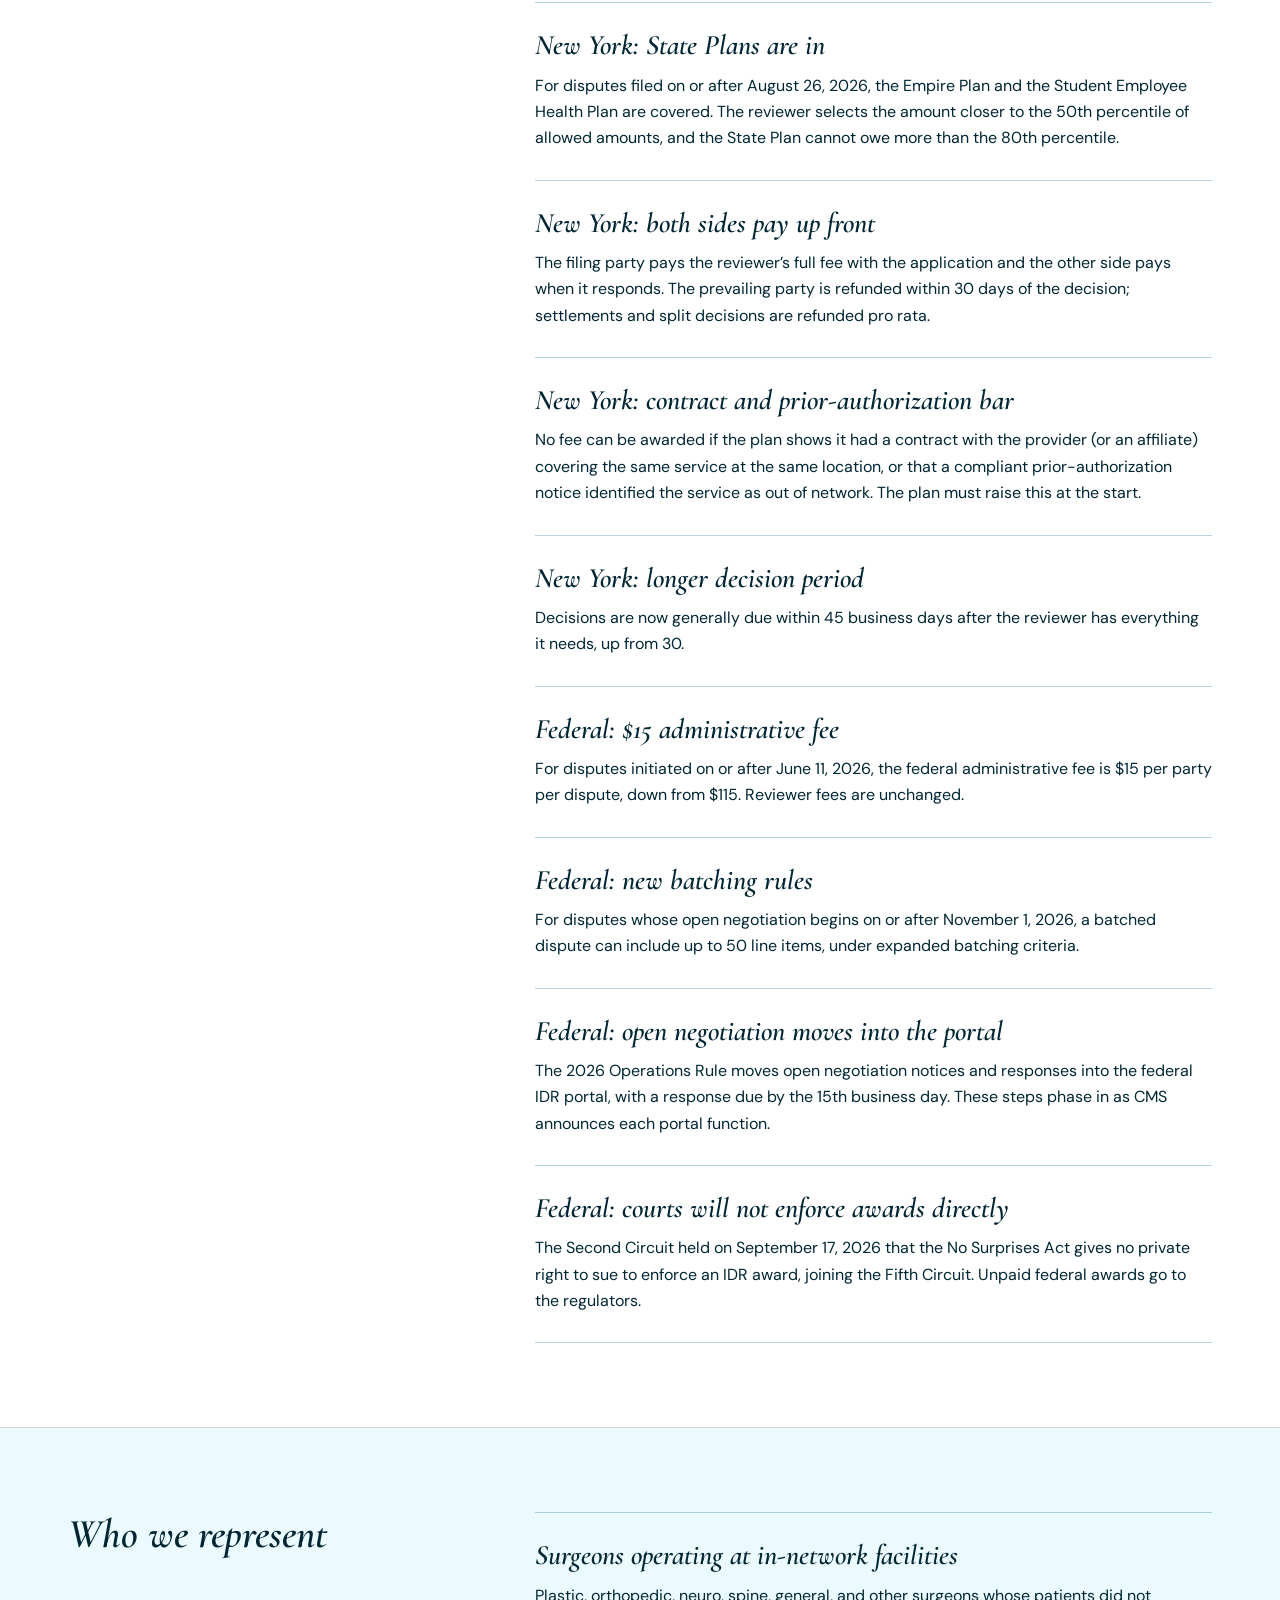
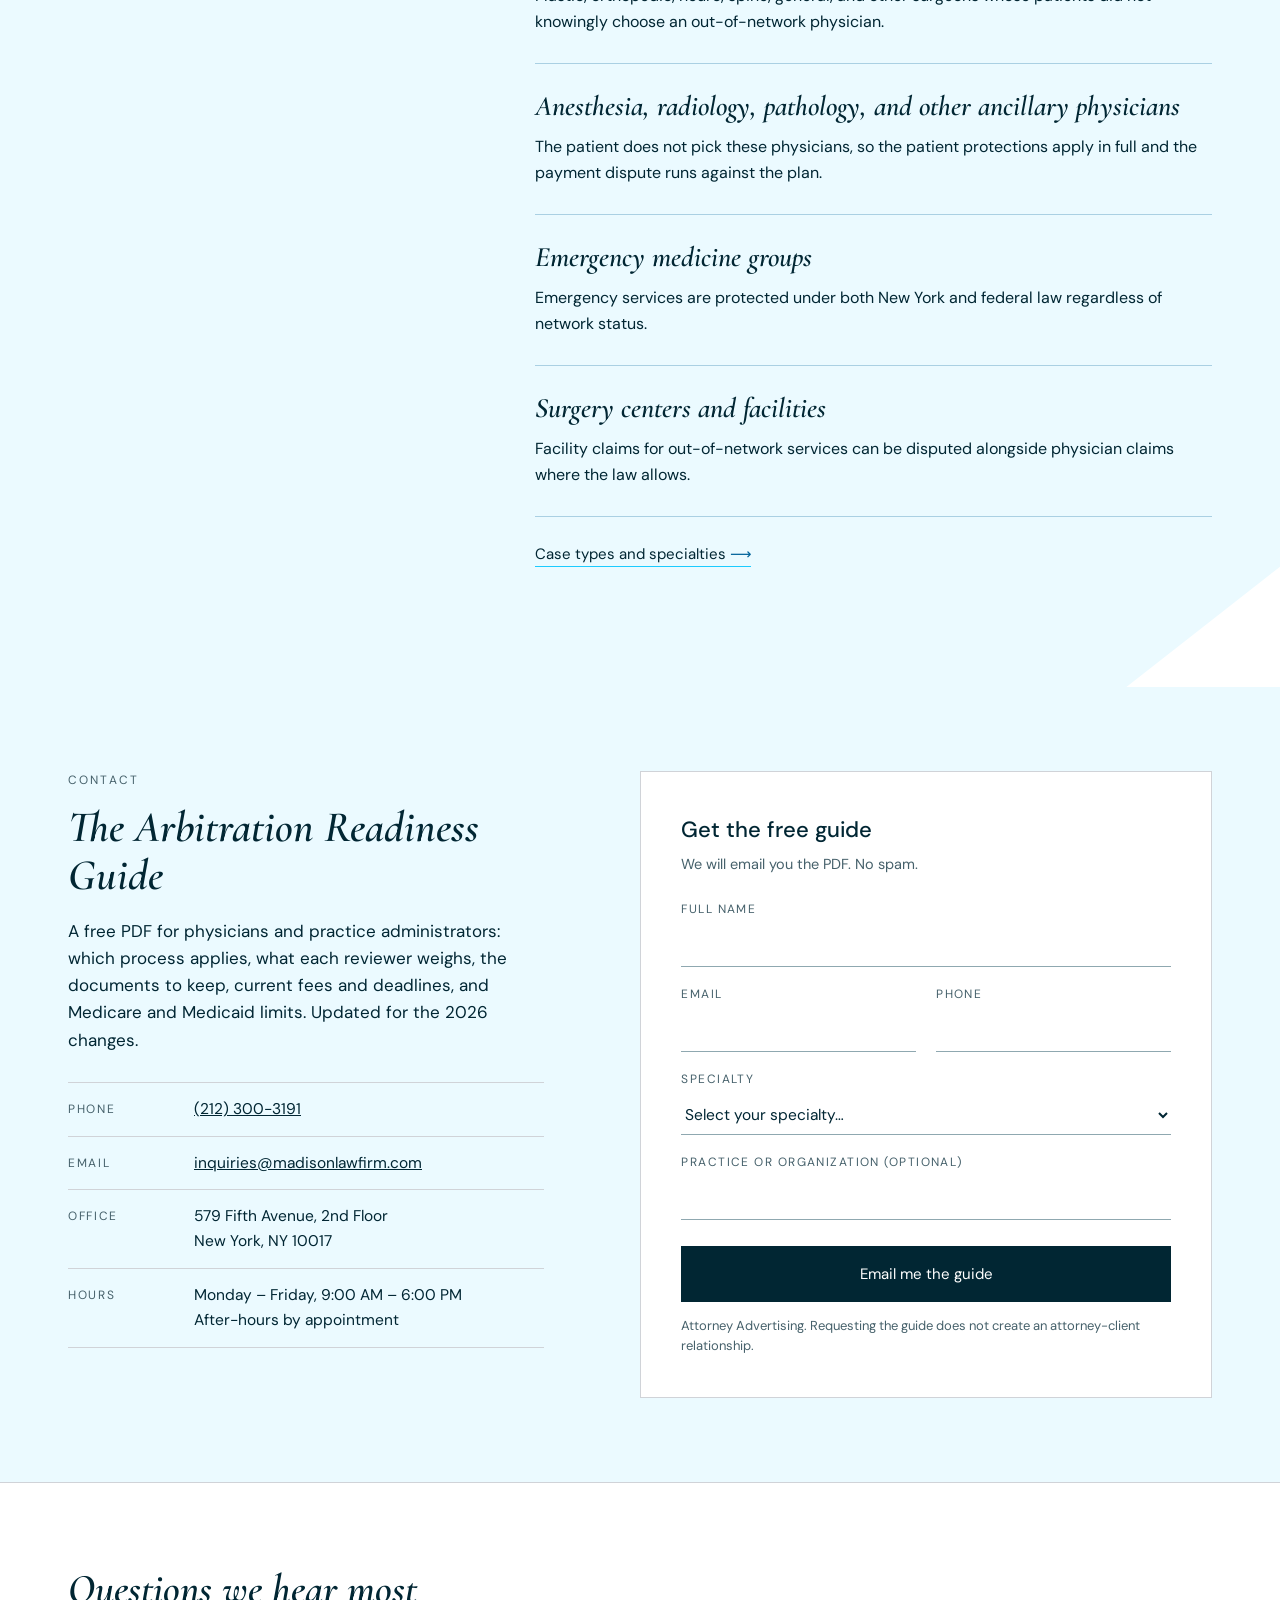
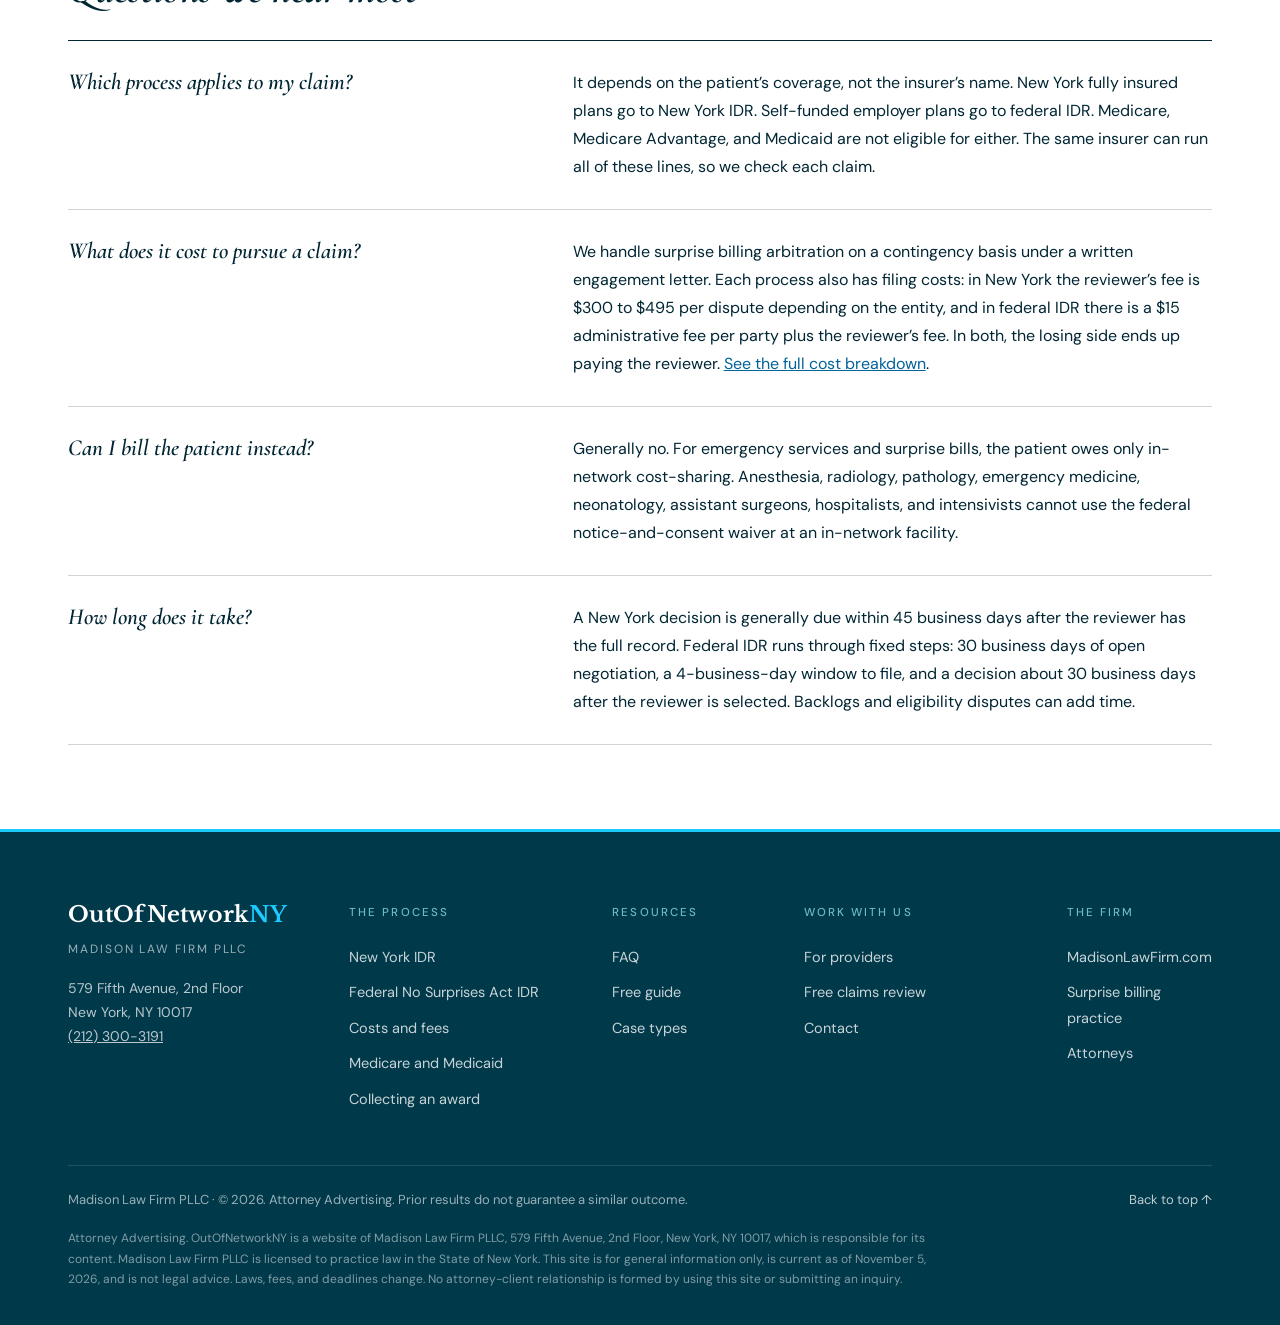
==== commit 544d1b7b: "Rebuild site in Madison design; full content accuracy pass (Nov 2026) - All 9 pages regenerated on t" ====
--- a/index.html
+++ b/index.html
@@ -1,986 +1,268 @@
 <!DOCTYPE html>
 <html lang="en">
+<!-- oon v3 · Madison design system · content verified November 5, 2026 -->
 <head>
 <meta charset="UTF-8">
 <meta name="viewport" content="width=device-width, initial-scale=1.0">
-<title>Out-of-Network NY | OON Reimbursement Attorneys | Madison Law Firm PLLC</title>
-<meta name="description" content="New York's out-of-network reimbursement attorneys. We help physicians, surgeons, and medical providers recover fair payment through NY IDR and federal No Surprises Act arbitration. No recovery, no fee.">
-<meta name="keywords" content="out of network attorney New York, OON reimbursement lawyer NYC, No Surprises Act attorney NY, IDR arbitration New York, surprise bill attorney, medical provider reimbursement">
+<meta name="robots" content="index, follow, max-snippet:-1, max-image-preview:large">
+<title>Out-of-Network Reimbursement Attorneys for NY Physicians | OutOfNetworkNY</title>
+<meta name="description" content="New York IDR and federal No Surprises Act arbitration for out-of-network physicians, groups, and surgery centers. Madison Law Firm PLLC. Current through November 2026.">
 <link rel="canonical" href="https://www.outofnetworkny.com/">
+<link rel="icon" href="/favicon.svg" type="image/svg+xml">
+<meta name="theme-color" content="#012633">
+<meta property="og:type" content="website">
+<meta property="og:site_name" content="OutOfNetworkNY · Madison Law Firm PLLC">
+<meta property="og:title" content="Out-of-Network Reimbursement Attorneys for NY Physicians | OutOfNetworkNY">
+<meta property="og:description" content="New York IDR and federal No Surprises Act arbitration for out-of-network physicians, groups, and surgery centers. Madison Law Firm PLLC. Current through November 2026.">
+<meta property="og:url" content="https://www.outofnetworkny.com/">
+<meta name="twitter:card" content="summary">
 <link rel="preconnect" href="https://fonts.googleapis.com">
 <link rel="preconnect" href="https://fonts.gstatic.com" crossorigin>
-<link href="https://fonts.googleapis.com/css2?family=DM+Serif+Display:ital@0;1&family=DM+Sans:ital,opsz,wght@0,9..40,300;0,9..40,400;0,9..40,500;0,9..40,600;0,9..40,700;1,9..40,400&display=swap" rel="stylesheet">
-
+<link href="https://fonts.googleapis.com/css2?family=Cormorant+Garamond:ital,wght@0,500;0,600;1,500;1,600&family=Libre+Baskerville:wght@700&family=DM+Sans:opsz,wght@9..40,300;9..40,400;9..40,500;9..40,600&display=swap" rel="stylesheet">
+<link rel="stylesheet" href="/assets/site.css?v3-20261105">
 <style>
-:root {
-  --white: #FFFFFF;
-  --off-white: #F8FAFB;
-  --steel: #1B4F72;
-  --steel-mid: #2E86AB;
-  --steel-light: #EBF4F8;
-  --steel-xlight: #F0F7FB;
-  --charcoal: #0F1923;
-  --gray-dark: #374151;
-  --gray-mid: #6B7280;
-  --gray-light: #F3F6F9;
-  --gold: #C9A84C;
-  --border: #D9E6EE;
-  --serif: 'DM Serif Display', Georgia, serif;
-  --sans: 'DM Sans', system-ui, sans-serif;
-  --radius: 4px;
-  --shadow: 0 2px 16px rgba(27,79,114,0.08);
-  --shadow-lg: 0 8px 40px rgba(27,79,114,0.12);
+#ada-skip-link{position:absolute;top:-60px;left:8px;z-index:999999;background:#0e1b2e;color:#fff;padding:10px 18px;font-size:14px;font-weight:700;border-radius:0 0 6px 6px;text-decoration:none;transition:top .2s}
+#ada-skip-link:focus{top:0}
+#ada-toolbar-wrap{position:fixed;bottom:24px;left:24px;z-index:99999;font-family:Arial,sans-serif}
+#ada-toggle-btn{background:#0e1b2e;color:#fff;border:none;cursor:pointer;padding:0;border-radius:50%;width:48px;height:48px;display:flex;flex-direction:column;align-items:center;justify-content:center;gap:4px;font-size:10px;line-height:1.2;letter-spacing:.03em;box-shadow:0 2px 12px rgba(0,0,0,.3);transition:background .2s}
+#ada-toggle-btn:hover{background:#b8965a}
+#ada-toggle-btn svg{width:20px;height:20px}
+#ada-panel{background:#fff;border:1px solid #e5e7eb;border-radius:12px;box-shadow:0 -4px 24px rgba(0,0,0,.15);width:240px;overflow:hidden;display:none;flex-direction:column;position:absolute;bottom:56px;left:0}
+#ada-panel.open{display:flex}
+.ada-panel-inner{padding:14px 12px;width:240px;box-sizing:border-box}
+.ada-title{font-size:12px;font-weight:700;color:#0e1b2e;letter-spacing:.06em;text-transform:uppercase;margin-bottom:12px;padding-bottom:8px;border-bottom:2px solid #b8965a;display:flex;align-items:center;gap:6px}
+.ada-section{margin-bottom:12px}
+.ada-section-label{font-size:10px;font-weight:700;color:#6b7280;text-transform:uppercase;letter-spacing:.08em;margin-bottom:6px}
+.ada-btn-row{display:flex;gap:6px;flex-wrap:wrap}
+.ada-btn{flex:1 1 0;min-width:60px;background:#f3f4f6;border:1.5px solid #e5e7eb;border-radius:6px;padding:7px 6px;font-size:11px;font-weight:600;color:#374151;cursor:pointer;transition:.18s;text-align:center;line-height:1.3}
+.ada-btn:hover{background:#f5f0e8;border-color:#b8965a;color:#b8965a}
+.ada-btn.active{background:#0e1b2e;border-color:#0e1b2e;color:#fff}
+.ada-btn-full{width:100%;background:#f3f4f6;border:1.5px solid #e5e7eb;border-radius:6px;padding:8px 10px;font-size:11px;font-weight:600;color:#374151;cursor:pointer;transition:.18s;text-align:left;display:flex;align-items:center;gap:8px;line-height:1.3;margin-bottom:4px}
+.ada-btn-full:hover{background:#f5f0e8;border-color:#b8965a;color:#b8965a}
+.ada-btn-full.active{background:#0e1b2e;border-color:#0e1b2e;color:#fff}
+.ada-reset{width:100%;background:#fef2f2;border:1.5px solid #fca5a5;border-radius:6px;padding:8px 10px;font-size:11px;font-weight:700;color:#991b1b;cursor:pointer;transition:.18s;margin-top:4px}
+.ada-reset:hover{background:#fee2e2}
+#ada-reading-guide-line{display:none;position:fixed;left:0;width:100%;height:28px;background:rgba(14,27,46,.1);border-top:2px solid rgba(14,27,46,.4);border-bottom:2px solid rgba(14,27,46,.4);pointer-events:none;z-index:99998}
+body.ada-reading-guide #ada-reading-guide-line{display:block}
+body.ada-high-contrast,body.ada-high-contrast *{background-color:#000!important;color:#fff!important;border-color:#fff!important}
+body.ada-high-contrast a,body.ada-high-contrast a *{color:#ff0!important}
+body.ada-inverted{filter:invert(100%) hue-rotate(180deg)!important}
+body.ada-inverted img,body.ada-inverted video{filter:invert(100%) hue-rotate(180deg)!important}
+body.ada-dyslexia,body.ada-dyslexia *{font-family:OpenDyslexic,"Comic Sans MS",Arial,sans-serif!important;letter-spacing:.05em!important;word-spacing:.1em!important}
+body.ada-highlight-links a{background:#ff0!important;color:#000!important;text-decoration:underline!important;outline:2px solid #000!important;padding:0 2px!important}
+body.ada-pause-anim *,body.ada-pause-anim ::before,body.ada-pause-anim ::after{animation-play-state:paused!important;transition:none!important}
+body.ada-focus-visible :focus{outline:3px solid #b8965a!important;outline-offset:3px!important;box-shadow:0 0 0 5px rgba(184,150,90,.3)!important}
+body.ada-reading-guide *{cursor:none!important}
+body.ada-letter-space *{letter-spacing:.12em!important}
+body.ada-line-height *{line-height:1.9!important}
+</style>
+<script src="https://challenges.cloudflare.com/turnstile/v0/api.js" async defer></script>
+<script type="application/ld+json">
+{
+ "@context": "https://schema.org",
+ "@graph": [
+  {
+   "@type": [
+    "LegalService",
+    "LocalBusiness"
+   ],
+   "@id": "https://www.outofnetworkny.com/#firm",
+   "name": "Madison Law Firm PLLC",
+   "alternateName": "OutOfNetworkNY",
+   "url": "https://www.outofnetworkny.com/",
+   "telephone": "+12123003191",
+   "email": "inquiries@madisonlawfirm.com",
+   "address": {
+    "@type": "PostalAddress",
+    "streetAddress": "579 Fifth Avenue, 2nd Floor",
+    "addressLocality": "New York",
+    "addressRegion": "NY",
+    "postalCode": "10017",
+    "addressCountry": "US"
+   },
+   "areaServed": {
+    "@type": "State",
+    "name": "New York"
+   },
+   "sameAs": [
+    "https://www.madisonlawfirm.com/surprise-billing-arbitration"
+   ]
+  },
+  {
+   "@type": "FAQPage",
+   "mainEntity": [
+    {
+     "@type": "Question",
+     "name": "Which process applies to my claim?",
+     "acceptedAnswer": {
+      "@type": "Answer",
+      "text": "It depends on the patient’s coverage, not the insurer’s name. New York fully insured plans go to New York IDR. Self-funded employer plans go to federal IDR. Medicare, Medicare Advantage, and Medicaid are not eligible for either. The same insurer can run all of these lines, so we check each claim."
+     }
+    },
+    {
+     "@type": "Question",
+     "name": "What does it cost to pursue a claim?",
+     "acceptedAnswer": {
+      "@type": "Answer",
+      "text": "We handle surprise billing arbitration on a contingency basis under a written engagement letter. Each process also has filing costs: in New York the reviewer’s fee is $300 to $495 per dispute depending on the entity, and in federal IDR there is a $15 administrative fee per party plus the reviewer’s fee. In both, the losing side ends up paying the reviewer. See the full cost breakdown."
+     }
+    },
+    {
+     "@type": "Question",
+     "name": "Can I bill the patient instead?",
+     "acceptedAnswer": {
+      "@type": "Answer",
+      "text": "Generally no. For emergency services and surprise bills, the patient owes only in-network cost-sharing. Anesthesia, radiology, pathology, emergency medicine, neonatology, assistant surgeons, hospitalists, and intensivists cannot use the federal notice-and-consent waiver at an in-network facility."
+     }
+    },
+    {
+     "@type": "Question",
+     "name": "How long does it take?",
+     "acceptedAnswer": {
+      "@type": "Answer",
+      "text": "A New York decision is generally due within 45 business days after the reviewer has the full record. Federal IDR runs through fixed steps: 30 business days of open negotiation, a 4-business-day window to file, and a decision about 30 business days after the reviewer is selected. Backlogs and eligibility disputes can add time."
+     }
+    }
+   ]
+  },
+  {
+   "@type": "WebSite",
+   "@id": "https://www.outofnetworkny.com/#website",
+   "url": "https://www.outofnetworkny.com/",
+   "name": "OutOfNetworkNY"
+  }
+ ]
 }
-
-*, *::before, *::after { box-sizing: border-box; margin: 0; padding: 0; }
-
-html { scroll-behavior: smooth; }
-
-body {
-  font-family: var(--sans);
-  color: var(--gray-dark);
-  background: var(--white);
-  line-height: 1.6;
-  -webkit-font-smoothing: antialiased;
-}
-
-/* ─── NAV ─── */
-nav {
-  position: fixed; top: 0; left: 0; right: 0; z-index: 100;
-  background: rgba(255,255,255,0.97);
-  border-bottom: 1px solid var(--border);
-  backdrop-filter: blur(8px);
-}
-.nav-inner {
-  max-width: 1180px; margin: 0 auto;
-  display: flex; align-items: center; justify-content: space-between;
-  padding: 0 24px; height: 68px;
-}
-.nav-logo{font-family:var(--serif);font-size:1.55rem;color:var(--steel);text-decoration:none;letter-spacing:-0.01em;line-height:1.1;display:inline-flex;flex-direction:column;align-items:flex-start;}.nav-logo-brand{display:inline;}.nav-logo-ny{color:var(--steel-mid);}.nav-logo-sub{font-family:var(--sans);font-size:0.6rem;font-weight:500;letter-spacing:0.06em;text-transform:uppercase;color:var(--gray-mid);margin-top:1px;}
-.nav-links {
-  display: flex; align-items: center; gap: 32px; list-style: none;
-}
-.nav-links a {
-  font-size: 0.875rem; font-weight: 500;
-  color: var(--gray-dark); text-decoration: none;
-  transition: color 0.2s;
-}
-.nav-links a:hover { color: var(--steel); }
-.nav-cta {
-  background: var(--steel);
-  color: var(--white) !important;
-  padding: 9px 20px;
-  border-radius: var(--radius);
-  font-weight: 600 !important;
-  transition: background 0.2s !important;
-}
-.nav-cta:hover { background: var(--charcoal) !important; color: var(--white) !important; }
-.hamburger { display: none; cursor: pointer; background: none; border: none; padding: 4px; }
-.hamburger span {
-  display: block; width: 22px; height: 2px;
-  background: var(--charcoal); margin: 5px 0;
-  transition: all 0.3s;
-}
-
-/* ─── HERO ─── */
-.hero {
-  min-height: 92vh;
-  background: var(--charcoal);
-  padding-top: 68px;
-  display: flex; align-items: center;
-  position: relative; overflow: hidden;
-}
-.hero::before {
-  content: '';
-  position: absolute; inset: 0;
-  background:
-    radial-gradient(ellipse 80% 60% at 70% 40%, rgba(46,134,171,0.18) 0%, transparent 60%),
-    radial-gradient(ellipse 50% 80% at 10% 80%, rgba(27,79,114,0.25) 0%, transparent 50%);
-}
-.hero-grid {
-  position: absolute; inset: 0; opacity: 0.04;
-  background-image:
-    linear-gradient(rgba(255,255,255,0.5) 1px, transparent 1px),
-    linear-gradient(90deg, rgba(255,255,255,0.5) 1px, transparent 1px);
-  background-size: 60px 60px;
-}
-.hero-inner {
-  max-width: 1180px; margin: 0 auto; padding: 80px 24px;
-  position: relative; z-index: 2;
-  display: grid; grid-template-columns: 1fr 420px; gap: 64px; align-items: center;
-}
-.hero-eyebrow {
-  font-size: 0.75rem; font-weight: 600; letter-spacing: 0.12em;
-  text-transform: uppercase; color: var(--steel-mid);
-  display: flex; align-items: center; gap: 10px;
-  margin-bottom: 20px;
-}
-.hero-eyebrow::before {
-  content: ''; display: block; width: 28px; height: 1px; background: var(--steel-mid);
-}
-.hero h1 {
-  font-family: var(--serif);
-  font-size: clamp(2.4rem, 5vw, 3.8rem);
-  line-height: 1.1;
-  color: var(--white);
-  letter-spacing: -0.02em;
-  margin-bottom: 24px;
-}
-.hero h1 em {
-  font-style: italic; color: var(--steel-mid);
-}
-.hero-sub {
-  font-size: 1.1rem; color: rgba(255,255,255,0.72);
-  max-width: 540px; line-height: 1.7;
-  margin-bottom: 36px;
-}
-.hero-actions {
-  display: flex; gap: 14px; flex-wrap: wrap;
-}
-.btn-primary {
-  display: inline-flex; align-items: center; gap: 8px;
-  background: var(--steel-mid);
-  color: var(--white);
-  padding: 14px 28px;
-  border-radius: var(--radius);
-  font-weight: 600; font-size: 0.95rem;
-  text-decoration: none;
-  transition: background 0.2s, transform 0.15s;
-  border: none; cursor: pointer;
-}
-.btn-primary:hover { background: #2278A3; transform: translateY(-1px); }
-.btn-secondary {
-  display: inline-flex; align-items: center; gap: 8px;
-  background: transparent;
-  color: rgba(255,255,255,0.85);
-  padding: 14px 28px;
-  border-radius: var(--radius);
-  font-weight: 500; font-size: 0.95rem;
-  text-decoration: none;
-  border: 1px solid rgba(255,255,255,0.25);
-  transition: all 0.2s;
-  cursor: pointer;
-}
-.btn-secondary:hover {
-  background: rgba(255,255,255,0.08);
-  border-color: rgba(255,255,255,0.5);
-}
-
-/* Hero card */
-.hero-card {
-  background: rgba(255,255,255,0.05);
-  border: 1px solid rgba(255,255,255,0.1);
-  border-radius: 8px;
-  padding: 32px;
-  backdrop-filter: blur(4px);
-}
-.hero-card-title {
-  font-size: 0.7rem; font-weight: 700; letter-spacing: 0.1em;
-  text-transform: uppercase; color: var(--steel-mid);
-  margin-bottom: 20px;
-}
-.stat-grid { display: grid; grid-template-columns: 1fr 1fr; gap: 20px; margin-bottom: 24px; }
-.stat-item { padding: 16px; background: rgba(255,255,255,0.05); border-radius: 6px; border: 1px solid rgba(255,255,255,0.08); }
-.stat-num {
-  font-family: var(--serif); font-size: 2rem; color: var(--white);
-  line-height: 1; margin-bottom: 4px;
-}
-.stat-num span { font-size: 1.1rem; color: var(--steel-mid); }
-.stat-label { font-size: 0.72rem; color: rgba(255,255,255,0.5); line-height: 1.3; }
-.hero-card-divider {
-  height: 1px; background: rgba(255,255,255,0.08); margin: 20px 0;
-}
-.hero-card-footnote {
-  font-size: 0.72rem; color: rgba(255,255,255,0.4); line-height: 1.5;
-}
-
-/* ─── TRUST BAR ─── */
-.trust-bar {
-  background: var(--steel);
-  padding: 16px 24px;
-}
-.trust-bar-inner {
-  max-width: 1180px; margin: 0 auto;
-  display: flex; align-items: center; justify-content: center;
-  gap: 40px; flex-wrap: wrap;
-}
-.trust-item {
-  display: flex; align-items: center; gap: 8px;
-  font-size: 0.8rem; font-weight: 500; color: rgba(255,255,255,0.85);
-  white-space: nowrap;
-}
-.trust-dot { width: 5px; height: 5px; background: var(--steel-mid); border-radius: 50%; flex-shrink: 0; }
-
-/* ─── SECTION BASE ─── */
-section { padding: 88px 24px; }
-.container { max-width: 1180px; margin: 0 auto; }
-.section-eyebrow {
-  font-size: 0.7rem; font-weight: 700; letter-spacing: 0.12em;
-  text-transform: uppercase; color: var(--steel-mid);
-  margin-bottom: 12px;
-  display: flex; align-items: center; gap: 8px;
-}
-.section-eyebrow::before {
-  content: ''; display: block; width: 20px; height: 1px; background: var(--steel-mid);
-}
-.section-title {
-  font-family: var(--serif);
-  font-size: clamp(1.8rem, 3.5vw, 2.6rem);
-  color: var(--charcoal);
-  letter-spacing: -0.02em;
-  line-height: 1.15;
-  margin-bottom: 16px;
-}
-.section-sub {
-  font-size: 1.05rem; color: var(--gray-mid); line-height: 1.7;
-  max-width: 600px;
-}
-
-/* ─── WHO WE SERVE ─── */
-.serve-section { background: var(--off-white); }
-.serve-intro { max-width: 680px; margin-bottom: 56px; }
-.serve-grid {
-  display: grid; grid-template-columns: repeat(3, 1fr); gap: 24px;
-}
-.serve-card {
-  background: var(--white);
-  border: 1px solid var(--border);
-  border-radius: 8px;
-  padding: 32px;
-  transition: box-shadow 0.2s, transform 0.2s;
-}
-.serve-card:hover { box-shadow: var(--shadow-lg); transform: translateY(-2px); }
-.serve-icon {
-  width: 44px; height: 44px;
-  background: var(--steel-light);
-  border-radius: 8px;
-  display: flex; align-items: center; justify-content: center;
-  margin-bottom: 18px; font-size: 1.3rem;
-}
-.serve-card h3 {
-  font-family: var(--serif); font-size: 1.15rem;
-  color: var(--charcoal); margin-bottom: 10px;
-}
-.serve-card p { font-size: 0.875rem; color: var(--gray-mid); line-height: 1.6; }
-.serve-tag {
-  display: inline-block;
-  background: var(--steel-light); color: var(--steel);
-  font-size: 0.68rem; font-weight: 600; letter-spacing: 0.05em;
-  text-transform: uppercase; padding: 3px 10px; border-radius: 20px;
-  margin-top: 14px;
-}
-
-/* ─── PROCESS ─── */
-.process-section { background: var(--white); }
-.process-header { max-width: 640px; margin-bottom: 56px; }
-.process-timeline { position: relative; }
-.process-timeline::before {
-  content: '';
-  position: absolute; left: 22px; top: 0; bottom: 0;
-  width: 1px; background: var(--border);
-}
-.process-step {
-  display: flex; gap: 28px; padding-bottom: 40px; position: relative;
-}
-.process-step:last-child { padding-bottom: 0; }
-.step-num {
-  width: 44px; height: 44px; border-radius: 50%;
-  background: var(--white); border: 2px solid var(--steel);
-  display: flex; align-items: center; justify-content: center;
-  font-family: var(--serif); font-size: 1rem; color: var(--steel);
-  flex-shrink: 0; position: relative; z-index: 2;
-}
-.step-body { padding-top: 8px; }
-.step-badge {
-  display: inline-block;
-  font-size: 0.65rem; font-weight: 700; letter-spacing: 0.08em;
-  text-transform: uppercase; padding: 2px 8px;
-  border-radius: 3px; margin-bottom: 8px;
-}
-.badge-ny { background: #FFF3CD; color: #856404; }
-.badge-fed { background: #D1ECF1; color: #0C5460; }
-.badge-both { background: var(--steel-light); color: var(--steel); }
-.step-title {
-  font-family: var(--serif); font-size: 1.15rem;
-  color: var(--charcoal); margin-bottom: 8px;
-}
-.step-desc { font-size: 0.875rem; color: var(--gray-mid); line-height: 1.6; max-width: 540px; }
-.step-key {
-  margin-top: 8px; font-size: 0.8rem;
-  color: var(--steel); font-weight: 600;
-  display: flex; align-items: center; gap: 6px;
-}
-
-/* ─── WHY NY ─── */
-.whyny-section { background: var(--steel); }
-.whyny-section .section-title { color: var(--white); }
-.whyny-section .section-eyebrow { color: rgba(255,255,255,0.6); }
-.whyny-section .section-eyebrow::before { background: rgba(255,255,255,0.4); }
-.whyny-section .section-sub { color: rgba(255,255,255,0.65); }
-.whyny-grid {
-  display: grid; grid-template-columns: repeat(2, 1fr); gap: 24px; margin-top: 48px;
-}
-.whyny-card {
-  background: rgba(255,255,255,0.06);
-  border: 1px solid rgba(255,255,255,0.12);
-  border-radius: 8px; padding: 28px;
-}
-.whyny-card h3 {
-  font-family: var(--serif); font-size: 1.1rem; color: var(--white);
-  margin-bottom: 10px;
-}
-.whyny-card p { font-size: 0.875rem; color: rgba(255,255,255,0.6); line-height: 1.65; }
-.whyny-highlight {
-  color: var(--steel-mid); font-weight: 600;
-}
-
-/* ─── SPECIALTIES ─── */
-.spec-section { background: var(--gray-light); }
-.spec-header { max-width: 600px; margin-bottom: 48px; }
-.spec-list {
-  display: grid; grid-template-columns: repeat(4, 1fr); gap: 16px;
-}
-.spec-item {
-  background: var(--white);
-  border: 1px solid var(--border);
-  border-radius: 6px; padding: 20px 16px;
-  text-align: center;
-  transition: border-color 0.2s, box-shadow 0.2s;
-}
-.spec-item:hover { border-color: var(--steel-mid); box-shadow: var(--shadow); }
-.spec-emoji { font-size: 1.5rem; margin-bottom: 10px; }
-.spec-name { font-size: 0.85rem; font-weight: 600; color: var(--charcoal); }
-
-/* ─── GUIDE CTA ─── */
-.guide-section {
-  background: var(--off-white);
-  border-top: 1px solid var(--border);
-  border-bottom: 1px solid var(--border);
-}
-.guide-inner {
-  display: grid; grid-template-columns: 1fr 400px; gap: 64px; align-items: center;
-}
-.guide-badge {
-  display: inline-flex; align-items: center; gap: 8px;
-  background: var(--gold);
-  color: var(--charcoal); padding: 4px 14px; border-radius: 20px;
-  font-size: 0.7rem; font-weight: 700; letter-spacing: 0.08em;
-  text-transform: uppercase; margin-bottom: 16px;
-}
-.guide-list {
-  list-style: none; margin: 20px 0 32px;
-}
-.guide-list li {
-  display: flex; align-items: flex-start; gap: 10px;
-  font-size: 0.875rem; color: var(--gray-dark); padding: 6px 0;
-  border-bottom: 1px solid var(--border);
-}
-.guide-list li:last-child { border-bottom: none; }
-.guide-check { color: var(--steel-mid); font-weight: 700; flex-shrink: 0; margin-top: 1px; }
-.guide-form-card {
-  background: var(--white);
-  border: 1px solid var(--border);
-  border-radius: 8px; padding: 32px;
-  box-shadow: var(--shadow);
-}
-.guide-form-card h3 {
-  font-family: var(--serif); font-size: 1.3rem;
-  color: var(--charcoal); margin-bottom: 6px;
-}
-.guide-form-card p { font-size: 0.85rem; color: var(--gray-mid); margin-bottom: 24px; }
-.form-group { margin-bottom: 14px; }
-.form-group label {
-  display: block; font-size: 0.78rem; font-weight: 600;
-  color: var(--gray-dark); margin-bottom: 5px;
-}
-.form-group input, .form-group select {
-  width: 100%; padding: 10px 14px;
-  border: 1px solid var(--border);
-  border-radius: var(--radius);
-  font-family: var(--sans); font-size: 0.875rem;
-  color: var(--charcoal);
-  transition: border-color 0.2s;
-  appearance: none;
-}
-.form-group input:focus, .form-group select:focus {
-  outline: none; border-color: var(--steel-mid);
-  box-shadow: 0 0 0 3px rgba(46,134,171,0.1);
-}
-.form-submit {
-  width: 100%; padding: 13px;
-  background: var(--steel); color: var(--white);
-  border: none; border-radius: var(--radius);
-  font-family: var(--sans); font-size: 0.9rem; font-weight: 600;
-  cursor: pointer; transition: background 0.2s;
-  margin-top: 6px;
-}
-.form-submit:hover { background: var(--charcoal); }
-.form-privacy {
-  font-size: 0.72rem; color: var(--gray-mid); text-align: center;
-  margin-top: 10px; line-height: 1.4;
-}
-
-/* ─── TESTIMONIALS ─── */
-.testi-section { background: var(--white); }
-.testi-grid { display: grid; grid-template-columns: repeat(3, 1fr); gap: 24px; margin-top: 48px; }
-.testi-card {
-  border: 1px solid var(--border); border-radius: 8px; padding: 28px;
-  position: relative;
-}
-.testi-quote { font-size: 2rem; color: var(--steel-light); line-height: 1; margin-bottom: 12px; font-family: Georgia; }
-.testi-text { font-size: 0.9rem; color: var(--gray-dark); line-height: 1.7; font-style: italic; margin-bottom: 20px; }
-.testi-author { font-size: 0.8rem; font-weight: 700; color: var(--charcoal); }
-.testi-role { font-size: 0.75rem; color: var(--gray-mid); }
-.testi-stars { color: var(--gold); font-size: 0.85rem; margin-bottom: 12px; }
-
-/* ─── FINAL CTA ─── */
-.cta-section {
-  background: linear-gradient(135deg, var(--charcoal) 0%, var(--steel) 100%);
-  padding: 88px 24px; text-align: center;
-}
-.cta-section h2 {
-  font-family: var(--serif); font-size: clamp(1.8rem, 3.5vw, 2.8rem);
-  color: var(--white); letter-spacing: -0.02em; margin-bottom: 16px;
-}
-.cta-section p { font-size: 1.05rem; color: rgba(255,255,255,0.65); margin-bottom: 36px; }
-.cta-actions { display: flex; gap: 14px; justify-content: center; flex-wrap: wrap; }
-.cta-phone {
-  display: inline-flex; align-items: center; gap: 8px;
-  font-size: 1.5rem; font-family: var(--serif); color: var(--white);
-  text-decoration: none; margin-bottom: 16px;
-}
-.disclaimer {
-  font-size: 0.72rem; color: rgba(255,255,255,0.35);
-  max-width: 500px; margin: 24px auto 0; line-height: 1.5;
-}
-
-/* ─── FOOTER ─── */
-footer {
-  background: var(--charcoal);
-  border-top: 1px solid rgba(255,255,255,0.06);
-  padding: 48px 24px 24px;
-}
-.footer-inner {
-  max-width: 1180px; margin: 0 auto;
-  display: grid; grid-template-columns: 2fr 1fr 1fr 1fr; gap: 48px;
-  margin-bottom: 40px;
-}
-.footer-brand { max-width: 280px; }
-.footer-logo {
-  font-family: var(--serif); font-size: 1.15rem;
-  color: var(--white); text-decoration: none; display: block; margin-bottom: 12px;
-}
-.footer-logo span { color: var(--steel-mid); }
-.footer-tagline { font-size: 0.8rem; color: rgba(255,255,255,0.4); line-height: 1.5; }
-.footer-col h4 {
-  font-size: 0.68rem; font-weight: 700; letter-spacing: 0.1em;
-  text-transform: uppercase; color: rgba(255,255,255,0.4);
-  margin-bottom: 16px;
-}
-.footer-col ul { list-style: none; }
-.footer-col li { margin-bottom: 8px; }
-.footer-col a {
-  font-size: 0.82rem; color: rgba(255,255,255,0.6);
-  text-decoration: none; transition: color 0.2s;
-}
-.footer-col a:hover { color: var(--white); }
-.footer-bottom {
-  max-width: 1180px; margin: 0 auto;
-  border-top: 1px solid rgba(255,255,255,0.06);
-  padding-top: 20px;
-  display: flex; justify-content: space-between; align-items: flex-start;
-  gap: 24px; flex-wrap: wrap;
-}
-.footer-legal { font-size: 0.72rem; color: rgba(255,255,255,0.3); line-height: 1.6; max-width: 640px; }
-.footer-copy { font-size: 0.75rem; color: rgba(255,255,255,0.3); white-space: nowrap; }
-
-/* ─── MOBILE ─── */
-@media (max-width: 768px) {
-  .nav-links { display: none; }
-  .hamburger { display: block; }
-  .nav-links.open {
-    display: flex; flex-direction: column;
-    position: fixed; top: 68px; left: 0; right: 0;
-    background: var(--white); padding: 20px 24px 28px;
-    border-bottom: 1px solid var(--border);
-    box-shadow: 0 8px 24px rgba(0,0,0,0.1);
-    gap: 4px;
-  }
-  .nav-links.open a { padding: 10px 0; font-size: 1rem; border-bottom: 1px solid var(--border); }
-  .nav-links.open li:last-child a { border-bottom: none; }
-  .hero-inner { grid-template-columns: 1fr; gap: 40px; padding: 60px 20px; }
-  .hero-card { display: none; }
-  .serve-grid { grid-template-columns: 1fr; }
-  .whyny-grid { grid-template-columns: 1fr; }
-  .spec-list { grid-template-columns: repeat(2, 1fr); }
-  .guide-inner { grid-template-columns: 1fr; }
-  .testi-grid { grid-template-columns: 1fr; }
-  .footer-inner { grid-template-columns: 1fr 1fr; gap: 32px; }
-  .footer-bottom { flex-direction: column; }
-  .trust-bar-inner { gap: 16px; }
-  .cta-actions { flex-direction: column; align-items: center; }
-}
-@media (max-width: 480px) {
-  .spec-list { grid-template-columns: repeat(2, 1fr); }
-  .footer-inner { grid-template-columns: 1fr; }
-  .stat-grid { grid-template-columns: 1fr 1fr; }
-}
-
-/* ─── ANIMATIONS ─── */
-@keyframes fadeUp {
-  from { opacity: 0; transform: translateY(20px); }
-  to { opacity: 1; transform: translateY(0); }
-}
-.hero-eyebrow { animation: fadeUp 0.6s ease both; }
-.hero h1 { animation: fadeUp 0.6s 0.1s ease both; }
-.hero-sub { animation: fadeUp 0.6s 0.2s ease both; }
-.hero-actions { animation: fadeUp 0.6s 0.3s ease both; }
-.hero-card { animation: fadeUp 0.6s 0.2s ease both; }
-
-    /* Top phone bar (fixed, above nav) */
-    .topbar{position:fixed;top:0;left:0;right:0;z-index:101;background:var(--charcoal);color:#fff;border-bottom:2px solid var(--gold);font-family:var(--sans);}
-    .topbar-inner{max-width:1200px;margin:0 auto;padding:8px 24px;display:flex;justify-content:space-between;align-items:center;gap:16px;}
-    .topbar-tagline{font-size:0.78rem;letter-spacing:0.04em;color:rgba(255,255,255,0.75);text-transform:uppercase;font-weight:500;}
-    .topbar-phone{display:inline-flex;align-items:center;gap:7px;color:#fff;text-decoration:none;font-size:0.95rem;font-weight:600;letter-spacing:0.01em;transition:color 0.15s ease;}
-    .topbar-phone:hover{color:var(--gold);}
-    .topbar-phone-icon{color:var(--gold);flex-shrink:0;}
-    /* Push the existing fixed nav below the topbar and body content below both */
-    nav{top:42px !important;}
-    body{padding-top:42px;}
-    @media(max-width:600px){
-      .topbar-tagline{display:none;}
-      .topbar-inner{justify-content:center;padding:7px 16px;}
-      .topbar-phone{font-size:0.9rem;}
-      nav{top:38px !important;}
-      body{padding-top:38px;}
-    }
-</style>
-  <script src="https://challenges.cloudflare.com/turnstile/v0/api.js" async defer></script>
+</script>
 </head>
 <body>
-
-<!-- TOPBAR -->
-<div class="topbar">
-  <div class="topbar-inner">
-    <span class="topbar-tagline">Free consultation — no recovery, no fee</span>
-    <a href="tel:+12123003191" class="topbar-phone" aria-label="Call Madison Law Firm">
-      <svg class="topbar-phone-icon" width="14" height="14" viewBox="0 0 24 24" fill="none" stroke="currentColor" stroke-width="2.2" stroke-linecap="round" stroke-linejoin="round" aria-hidden="true"><path d="M22 16.92v3a2 2 0 0 1-2.18 2 19.79 19.79 0 0 1-8.63-3.07 19.5 19.5 0 0 1-6-6 19.79 19.79 0 0 1-3.07-8.67A2 2 0 0 1 4.11 2h3a2 2 0 0 1 2 1.72 12.84 12.84 0 0 0 .7 2.81 2 2 0 0 1-.45 2.11L8.09 9.91a16 16 0 0 0 6 6l1.27-1.27a2 2 0 0 1 2.11-.45 12.84 12.84 0 0 0 2.81.7A2 2 0 0 1 22 16.92z"/></svg>
-      <span>(212) 300-3191</span>
-    </a>
-  </div>
-</div>
-
-<!-- NAV -->
-<nav>
-  <div class="nav-inner">
-    <a href="/" class="nav-logo"><span class="nav-logo-brand">OutOfNetwork<span class="nav-logo-ny">NY</span></span><span class="nav-logo-sub">by Madison Law Firm PLLC</span></a>
-    <ul class="nav-links" id="navLinks">
-      <li><a href="/for-providers.html">For Providers</a></li>
-      <li><a href="/how-it-works.html">How It Works</a></li>
-      <li><a href="/case-types.html">Case Types</a></li>
-      <li><a href="/faq.html">FAQ</a></li>
-      <li><a href="/free-guide.html">Free Guide</a></li>
-      <li><a href="/case-evaluator.html" class="nav-cta">Free Evaluation</a></li>
-    </ul>
-    <button class="hamburger" id="hamburger" aria-label="Menu">
-      <span></span><span></span><span></span>
-    </button>
-  </div>
-</nav>
-
-<!-- HERO -->
-<section class="hero">
-  <div class="hero-grid"></div>
-  <div class="hero-inner">
-    <div>
-      <div class="hero-eyebrow">OON Reimbursement Attorneys · New York</div>
-      <h1>Insurers Are Shortchanging You.<br><em>We Make Them Pay.</em></h1>
-      <p class="hero-sub">Madison Law Firm PLLC represents out-of-network physicians, surgeons, and medical practices across New York in state IDR and federal No Surprises Act arbitration — recovering up to six years of underpaid claims. No recovery, no fee.</p>
-      <div class="hero-actions">
-        <a href="/case-evaluator.html" class="btn-primary">
-          <svg width="16" height="16" viewBox="0 0 24 24" fill="none" stroke="currentColor" stroke-width="2"><path d="M9 11l3 3L22 4"/><path d="M21 12v7a2 2 0 01-2 2H5a2 2 0 01-2-2V5a2 2 0 012-2h11"/></svg>
-          Free Case Evaluation
-        </a>
-        <a href="/free-guide.html" class="btn-secondary">
-          <svg width="16" height="16" viewBox="0 0 24 24" fill="none" stroke="currentColor" stroke-width="2"><path d="M12 2L2 7l10 5 10-5-10-5z"/><path d="M2 17l10 5 10-5M2 12l10 5 10-5"/></svg>
-          Get the Free OON Guide
-        </a>
-      </div>
+<header class="site-header"><div class="wrap">
+  <a href="/" class="brand" aria-label="OutOfNetworkNY by Madison Law Firm PLLC, home"><span class="oon-logo"><span class="oon-brand">OutOfNetwork<span class="oon-ny">NY</span></span><span class="oon-sub">by Madison Law Firm PLLC</span></span></a>
+  <button class="nav-toggle" aria-expanded="false" aria-controls="site-nav">Menu</button>
+  <ul class="nav" id="site-nav">
+    <li><a href="/for-providers">For Providers</a></li><li><a href="/how-it-works">How It Works</a></li><li><a href="/case-types">Case Types</a></li><li><a href="/faq">FAQ</a></li><li><a href="/free-guide">Free Guide</a></li><li><a href="/contact">Contact</a></li><li><a href="/case-evaluator" class="cta">Free claims review</a></li>
+  </ul>
+  <ul class="nav-right"><li><a href="tel:+12123003191">(212) 300-3191</a></li></ul>
+</div></header>
+<main id="main-content">
+<section class="hero-band home"><div class="wrap">
+  <h1><span class="h1-kicker">Out-of-network reimbursement &middot; New York</span> Arbitration counsel for out-of-network physicians.</h1><p class="dek">OutOfNetworkNY is the provider reimbursement practice of Madison Law Firm PLLC. We represent New York physicians, groups, and surgery centers in New York IDR and federal No Surprises Act arbitration, and in collecting what is awarded.</p><div class="head-actions"><a href="/case-evaluator" class="btn btn-gold">Request a free claims review</a><a href="tel:+12123003191" class="arrow-link">Call (212) 300-3191</a></div>
+</div></section>
+<section class="section "><div class="wrap"><div class="grid-2">
+  <div class="main-col"><p class="lead">When a health plan pays an out-of-network claim at a fraction of the bill, the law gives the provider a binding way to contest it. Most practices never use it.</p>
+  <p>New York&rsquo;s surprise bill law and the federal No Surprises Act both protect the patient from the balance and send the payment fight to an independent reviewer. Which law applies depends on how the patient is covered, and each process has its own fees, deadlines, and evidence rules.</p>
+  <p><strong>We handle the process end to end</strong>: sorting claims by coverage, preparing the record, negotiating with the plan, filing, and following up until the plan pays.</p>
+  <p class="cap-intro">What we do for practices:</p><ul class="bullets"><li>Accounts receivable review and claim triage by coverage type</li><li>New York IDR filings through the DFS portal</li><li>Federal open negotiation and IDR, including batched claims</li><li>Evidence packages built on the factors each reviewer must weigh</li><li>Follow-up on unpaid determinations</li><li>Underpayment claims outside IDR, including ERISA appeals and contract claims</li></ul></div>
+  <aside class="side">
+    <div class="block"><h2>Start here</h2><ul class="links"><li><a href="/how-it-works">How New York and federal IDR work</a></li><li><a href="/how-it-works#costs">What arbitration costs</a></li><li><a href="/how-it-works#medicare">Medicare and Medicaid claims</a></li><li><a href="/case-types">Which claims qualify</a></li><li><a href="/faq">Frequently asked questions</a></li><li><a href="/free-guide">Free arbitration readiness guide</a></li></ul></div>
+    <div class="block"><h2>Key contact</h2><div class="contact-card"><div class="lbl">Key contact</div>
+  <div class="who"><div class="mono" aria-hidden="true">SK</div><div><div class="nm"><a href="https://www.madisonlawfirm.com/attorneys#sherwin-kamkar" target="_blank" rel="noopener">Sherwin Kamkar</a></div><div class="ti">Partner</div></div></div>
+  <ul><li><a href="tel:+12123003191">+1 (212) 300-3191</a></li><li><a href="&#109;&#97;&#105;&#108;&#116;&#111;&#58;&#105;&#110;&#113;&#117;&#105;&#114;&#105;&#101;&#115;&#64;&#109;&#97;&#100;&#105;&#115;&#111;&#110;&#108;&#97;&#119;&#102;&#105;&#114;&#109;&#46;&#99;&#111;&#109;">&#105;&#110;&#113;&#117;&#105;&#114;&#105;&#101;&#115;&#64;&#109;&#97;&#100;&#105;&#115;&#111;&#110;&#108;&#97;&#119;&#102;&#105;&#114;&#109;&#46;&#99;&#111;&#109;</a></li></ul>
+  <a href="/case-evaluator" class="arrow-link more">Request a claims review</a></div></div>
+  </aside>
+</div></div></section>
+<section class="section band" id="forum"><div class="wrap"><div class="split"><h2 class="h2">Which process applies</h2><div><p class="band-lead">Start with the patient&rsquo;s coverage. The payer&rsquo;s name and the service do not decide the forum.</p><div class="compare-wrap"><table class="compare"><thead><tr><th></th><th>Dispute process</th><th>Can the patient be balance billed?</th></tr></thead><tbody><tr><th>New York fully insured plan (insurer or HMO regulated by New York)</th><td><strong>New York IDR</strong>, through the Department of Financial Services</td><td>No, for emergency services and surprise bills. The patient owes in-network cost-sharing only.</td></tr><tr><th>Self-funded employer plan (ERISA), any state</th><td><strong>Federal IDR</strong> under the No Surprises Act</td><td>No, for covered emergency and in-network-facility services.</td></tr><tr><th>Empire Plan or Student Employee Health Plan</th><td>New York IDR, for disputes filed on or after August 26, 2026, under special State Plan rules</td><td>No</td></tr><tr><th>Plan issued in another state</th><td>That state&rsquo;s process if it has one that applies; otherwise federal IDR</td><td>Generally no</td></tr><tr><th>Medicaid (fee-for-service or managed care)</th><td><strong>No IDR.</strong> Medicaid managed care was removed from New York IDR for disputes filed on or after May 28, 2026</td><td>No. A provider that accepts Medicaid must take its payment as payment in full.</td></tr><tr><th>Medicare or Medicare Advantage</th><td><strong>No IDR.</strong> Medicare payment rules and Medicare dispute channels apply</td><td>Only within Medicare limits</td></tr><tr><th>Uninsured or self-pay patient</th><td>Good-faith estimate rules and the federal patient-provider dispute process</td><td>Billing is limited by the good-faith estimate rules</td></tr></tbody></table></div></div></div></div></section>
+<section class="section " id="2026"><div class="wrap"><div class="split"><h2 class="h2">What changed in 2026</h2><div><p class="band-lead">Both systems changed this year. Updated through November 5, 2026.</p><ul class="serif-list"><li><h3>New York: Medicaid managed care is out</h3><p>Disputes involving Medicaid managed care plans filed on or after May 28, 2026 are no longer eligible for New York IDR (Part BB of Chapter 57 of the Laws of 2026).</p></li><li><h3>New York: State Plans are in</h3><p>For disputes filed on or after August 26, 2026, the Empire Plan and the Student Employee Health Plan are covered. The reviewer selects the amount closer to the 50th percentile of allowed amounts, and the State Plan cannot owe more than the 80th percentile.</p></li><li><h3>New York: both sides pay up front</h3><p>The filing party pays the reviewer&rsquo;s full fee with the application and the other side pays when it responds. The prevailing party is refunded within 30 days of the decision; settlements and split decisions are refunded pro rata.</p></li><li><h3>New York: contract and prior-authorization bar</h3><p>No fee can be awarded if the plan shows it had a contract with the provider (or an affiliate) covering the same service at the same location, or that a compliant prior-authorization notice identified the service as out of network. The plan must raise this at the start.</p></li><li><h3>New York: longer decision period</h3><p>Decisions are now generally due within 45 business days after the reviewer has everything it needs, up from 30.</p></li><li><h3>Federal: $15 administrative fee</h3><p>For disputes initiated on or after June 11, 2026, the federal administrative fee is $15 per party per dispute, down from $115. Reviewer fees are unchanged.</p></li><li><h3>Federal: new batching rules</h3><p>For disputes whose open negotiation begins on or after November 1, 2026, a batched dispute can include up to 50 line items, under expanded batching criteria.</p></li><li><h3>Federal: open negotiation moves into the portal</h3><p>The 2026 Operations Rule moves open negotiation notices and responses into the federal IDR portal, with a response due by the 15th business day. These steps phase in as CMS announces each portal function.</p></li><li><h3>Federal: courts will not enforce awards directly</h3><p>The Second Circuit held on September 17, 2026 that the No Surprises Act gives no private right to sue to enforce an IDR award, joining the Fifth Circuit. Unpaid federal awards go to the regulators.</p></li></ul></div></div></div></section>
+<section class="section band"><div class="wrap"><div class="split"><h2 class="h2">Who we represent</h2><div><ul class="serif-list"><li><h3>Surgeons operating at in-network facilities</h3><p>Plastic, orthopedic, neuro, spine, general, and other surgeons whose patients did not knowingly choose an out-of-network physician.</p></li><li><h3>Anesthesia, radiology, pathology, and other ancillary physicians</h3><p>The patient does not pick these physicians, so the patient protections apply in full and the payment dispute runs against the plan.</p></li><li><h3>Emergency medicine groups</h3><p>Emergency services are protected under both New York and federal law regardless of network status.</p></li><li><h3>Surgery centers and facilities</h3><p>Facility claims for out-of-network services can be disputed alongside physician claims where the law allows.</p></li></ul><p style="margin-top:24px"><a class="arrow-link" href="/case-types">Case types and specialties</a></p></div></div></div></section>
+<section class="section mist" id="guide"><div class="wrap"><div class="contact-grid"><div class="contact-info">
+      <div class="kicker">Contact</div>
+      <h2 class="h2">The Arbitration Readiness Guide</h2>
+      <p>A free PDF for physicians and practice administrators: which process applies, what each reviewer weighs, the documents to keep, current fees and deadlines, and Medicare and Medicaid limits. Updated for the 2026 changes.</p>
+      <ul class="cd">
+        <li><span class="l">Phone</span><a href="tel:+12123003191">(212) 300-3191</a></li>
+        <li><span class="l">Email</span><a href="&#109;&#97;&#105;&#108;&#116;&#111;&#58;&#105;&#110;&#113;&#117;&#105;&#114;&#105;&#101;&#115;&#64;&#109;&#97;&#100;&#105;&#115;&#111;&#110;&#108;&#97;&#119;&#102;&#105;&#114;&#109;&#46;&#99;&#111;&#109;">&#105;&#110;&#113;&#117;&#105;&#114;&#105;&#101;&#115;&#64;&#109;&#97;&#100;&#105;&#115;&#111;&#110;&#108;&#97;&#119;&#102;&#105;&#114;&#109;&#46;&#99;&#111;&#109;</a></li>
+        <li><span class="l">Office</span><span>579 Fifth Avenue, 2nd Floor<br>New York, NY 10017</span></li>
+        <li><span class="l">Hours</span><span>Monday &ndash; Friday, 9:00 AM &ndash; 6:00 PM<br>After-hours by appointment</span></li>
+      </ul>
     </div>
-    <div class="hero-card">
-      <div class="hero-card-title">IDR Outcome Data · 2024–2025</div>
-      <div class="stat-grid">
-        <div class="stat-item">
-          <div class="stat-num">85<span>%</span></div>
-          <div class="stat-label">Provider win rate in federal IDR disputes</div>
+    <div class="contact-form">
+      <h3>Get the free guide</h3>
+      <p class="form-sub">We will email you the PDF. No spam.</p>
+      <form id="guideForm" action="https://outofnetworkny.com/submit" method="POST">
+        <input type="hidden" name="form_type" value="guide_download">
+        <input type="hidden" name="source_site" value="outofnetworkny.com">
+        <div class="form-group"><label for="g_name">Full name</label><input id="g_name" type="text" name="name" autocomplete="name" required></div>
+        <div class="form-row">
+          <div class="form-group"><label for="g_email">Email</label><input id="g_email" type="email" name="email" autocomplete="email" required></div>
+          <div class="form-group"><label for="g_phone">Phone</label><input id="g_phone" type="tel" name="phone" autocomplete="tel" required></div>
         </div>
-        <div class="stat-item">
-          <div class="stat-num">4<span>×</span></div>
-          <div class="stat-label">Median award above insurer's QPA offer</div>
-        </div>
-        <div class="stat-item">
-          <div class="stat-num">3<span>yr</span></div>
-          <div class="stat-label">NY lookback window for underpaid claims</div>
-        </div>
-        <div class="stat-item">
-          <div class="stat-num">1.2<span>M</span></div>
-          <div class="stat-label">IDR disputes filed in first half of 2025</div>
-        </div>
-      </div>
-      <div class="hero-card-divider"></div>
-      <div class="hero-card-footnote">Sources: CMS Federal IDR Public Use Files Q1-Q2 2025; Georgetown CHIR analysis; Elevance Health arbitration outcomes study, JAMA/PMC 2025.</div>
-    </div>
-  </div>
-</section>
-
-<!-- TRUST BAR -->
-<div class="trust-bar">
-  <div class="trust-bar-inner">
-    <div class="trust-item"><div class="trust-dot"></div> New York State IDR</div>
-    <div class="trust-item"><div class="trust-dot"></div> Federal No Surprises Act</div>
-    <div class="trust-item"><div class="trust-dot"></div> ERISA Claims</div>
-    <div class="trust-item"><div class="trust-dot"></div> No Recovery, No Fee</div>
-    <div class="trust-item"><div class="trust-dot"></div> Madison Law Firm PLLC · 579 Fifth Ave, NYC</div>
-  </div>
-</div>
-
-<!-- WHO WE SERVE -->
-<section class="serve-section">
-  <div class="container">
-    <div class="serve-intro">
-      <div class="section-eyebrow">Who We Represent</div>
-      <h2 class="section-title">Built for Medical Providers Who Are Tired of Being Underpaid</h2>
-      <p class="section-sub">If your practice bills out-of-network and regularly accepts whatever the insurer decides to pay, you are leaving significant revenue on the table. New York law — and now federal law — give you the right to dispute inadequate payments through binding arbitration.</p>
-    </div>
-    <div class="serve-grid">
-      <div class="serve-card">
-        <div class="serve-icon">🔬</div>
-        <h3>Surgical Practices</h3>
-        <p>Surgeons operating at in-network facilities with OON status — including plastic surgeons, orthopedic surgeons, neurosurgeons, and general surgeons — routinely face systematic underpayment on claims that are clearly eligible for dispute.</p>
-        <span class="serve-tag">NY IDR + Federal NSA</span>
-      </div>
-      <div class="serve-card">
-        <div class="serve-icon">💉</div>
-        <h3>Anesthesiologists</h3>
-        <p>Ancillary providers cannot obtain consent waivers. You cannot balance-bill patients. IDR arbitration is your only path to fair reimbursement — and with an 85% provider win rate, it is a path worth taking.</p>
-        <span class="serve-tag">Ancillary Provider Rights</span>
-      </div>
-      <div class="serve-card">
-        <div class="serve-icon">🏥</div>
-        <h3>Ambulatory Surgical Centers</h3>
-        <p>ASCs servicing OON patients at in-network procedures face the same underpayment dynamics as physicians. Facility fees are separately disputable and represent some of the highest-value IDR claims.</p>
-        <span class="serve-tag">Facility Fee Disputes</span>
-      </div>
-      <div class="serve-card">
-        <div class="serve-icon">📊</div>
-        <h3>Radiologists & Pathologists</h3>
-        <p>Diagnostic specialists are among the most frequent IDR filers nationally. Your services are inherently ancillary — meaning patients cannot waive protection — and your claims are often batched efficiently for arbitration.</p>
-        <span class="serve-tag">High-Volume Batching</span>
-      </div>
-      <div class="serve-card">
-        <div class="serve-icon">🚑</div>
-        <h3>Emergency Medicine Groups</h3>
-        <p>Emergency services are protected under both NY state law and the federal NSA. We help EM groups dispute systematic underpayment across large claim volumes, using batching to reduce per-claim cost.</p>
-        <span class="serve-tag">Emergency Services</span>
-      </div>
-      <div class="serve-card">
-        <div class="serve-icon">⚕️</div>
-        <h3>Medical Practices with Aged Claims</h3>
-        <p>New York's DFS IDR framework has no fixed statutory filing deadline, and claims you wrote off in recent years may still be arbitrable — with breach-of-contract litigation reaching back up to six years under CPLR § 213(2) for fully-insured plans. We review your claim history to identify revenue that has been systematically underpaid and can still be recovered.</p>
-        <span class="serve-tag">Aged Claim Recovery</span>
-      </div>
-    </div>
-  </div>
-</section>
-
-<!-- HOW IT WORKS PREVIEW -->
-<section class="process-section">
-  <div class="container">
-    <div class="process-header">
-      <div class="section-eyebrow">The Process</div>
-      <h2 class="section-title">From Underpayment to Award — How New York IDR Works</h2>
-      <p class="section-sub">New York's IDR process under Financial Services Law Article 6 and Insurance Law § 3241 is distinct from — and often more favorable than — the federal No Surprises Act process. Here is how it works.</p>
-    </div>
-    <div class="process-timeline">
-      <div class="process-step">
-        <div class="step-num">1</div>
-        <div class="step-body">
-          <span class="step-badge badge-both">NY + Federal</span>
-          <div class="step-title">Provider Submits Claim — Insurer Pays Less Than You're Owed</div>
-          <p class="step-desc">The insurer receives your claim and issues an initial payment based on its Qualifying Payment Amount (QPA) — a 2019 median in-network rate indexed for inflation. This routinely undervalues OON services by 40–70%. Under NY law, the insurer must pay within 30 days (electronic) or 45 days (paper) under Insurance Law § 3224-a.</p>
-        </div>
-      </div>
-      <div class="process-step">
-        <div class="step-num">2</div>
-        <div class="step-body">
-          <span class="step-badge badge-both">NY + Federal</span>
-          <div class="step-title">Open Negotiation Period</div>
-          <p class="step-desc">Before arbitration, both sides must attempt to negotiate. Under the federal NSA, this is a mandatory 30 business day window. Under NY state IDR, there is no prescribed negotiation period before filing, but good-faith correspondence strengthens your arbitration record.</p>
-          <div class="step-key">→ Federal NSA: 30 business days · NY IDR: File within 3 years of original payment</div>
-        </div>
-      </div>
-      <div class="process-step">
-        <div class="step-num">3</div>
-        <div class="step-body">
-          <span class="step-badge badge-fed">Federal NSA</span>
-          <div class="step-title">File for IDR (Federal: 4-Day Window After Negotiation)</div>
-          <p class="step-desc">For federal NSA claims, the initiating party must file within <strong>4 business days</strong> after the open negotiation period closes. This deadline is strict and non-waivable. Missing it forfeits the claim. For NY state IDR, there is no fixed statutory filing deadline — and a parallel breach-of-contract action under CPLR § 213(2) can reach up to six years for fully-insured plans — providing significantly more flexibility.</p>
-          <div class="step-key">⚠ This deadline is why you need legal representation tracking your claims</div>
-        </div>
-      </div>
-      <div class="process-step">
-        <div class="step-num">4</div>
-        <div class="step-body">
-          <span class="step-badge badge-both">NY + Federal</span>
-          <div class="step-title">Both Sides Submit Last-and-Best Offers + Evidence</div>
-          <p class="step-desc">This is "baseball-style" arbitration: the arbitrator must choose one side's offer — no splitting the difference. The provider and insurer each submit a single payment amount and a package of supporting evidence ("credible information"). The quality of this package is decisive. We build yours using FAIR Health UCR data, provider credentials, case complexity documentation, and prior payment history.</p>
-        </div>
-      </div>
-      <div class="process-step">
-        <div class="step-num">5</div>
-        <div class="step-body">
-          <span class="step-badge badge-both">NY + Federal</span>
-          <div class="step-title">Independent Arbitrator Issues Binding Determination</div>
-          <p class="step-desc">The IDRE (Independent Dispute Resolution Entity) selects one offer and issues a binding decision. Under NY IDR (FSL § 604), the arbitrator weighs ALL factors equally — including the 80th percentile of FAIR Health UCR charges, provider qualifications, case complexity, and market rates. No single factor is presumptive. Payment is due within 30 days of the determination. The losing party pays arbitration fees.</p>
-          <div class="step-key">→ Providers win 85% of cases · Median federal award: 4× the QPA</div>
-        </div>
-      </div>
-    </div>
-    <div style="margin-top: 40px;">
-      <a href="/how-it-works.html" class="btn-primary" style="text-decoration:none;">See Full Process Guide →</a>
-    </div>
-  </div>
-</section>
-
-<!-- WHY NY -->
-<section class="whyny-section">
-  <div class="container">
-    <div class="section-eyebrow" style="color:rgba(255,255,255,0.5)">New York Advantage</div>
-    <h2 class="section-title">Why New York Providers Have More Rights Than Any Other State</h2>
-    <p class="section-sub" style="color:rgba(255,255,255,0.6)">New York enacted the nation's first surprise billing law in 2015 — seven years before the federal No Surprises Act. The result: New York providers and patients have a dual-layer framework that is uniquely favorable.</p>
-    <div class="whyny-grid">
-      <div class="whyny-card">
-        <h3>The Aged Claim Recovery Window</h3>
-        <p>Federal IDR has a <span class="whyny-highlight">4 business day filing window</span> after the open negotiation period. New York state IDR gives providers <span class="whyny-highlight">3 years from the original payment</span> to file a dispute. This means claims that were written off years ago may still be recoverable. (23 NYCRR 400 / FSL § 605)</p>
-      </div>
-      <div class="whyny-card">
-        <h3>FAIR Health 80th Percentile Standard</h3>
-        <p>Federal IDR uses the QPA (a 2019 median in-network rate) as its baseline. New York IDR requires arbitrators to consider the <span class="whyny-highlight">80th percentile of UCR as calculated by FAIR Health</span> — a benchmark that is systematically higher and more favorable to providers. (FSL § 604 / 23 NYCRR 400.7)</p>
-      </div>
-      <div class="whyny-card">
-        <h3>Dual Coverage Applies</h3>
-        <p>For fully insured New York health plans, NY state IDR and the federal NSA both apply. The law that provides <span class="whyny-highlight">more protection to the patient or provider prevails</span>. You never lose a right — you can only gain additional ones by operating in New York.</p>
-      </div>
-      <div class="whyny-card">
-        <h3>No Single Factor Is Determinative</h3>
-        <p>Unlike federal IDR (where the QPA was originally presumptive), NY law expressly states that <span class="whyny-highlight">all FSL § 604 factors carry equal weight</span>. Arbitrators must consider your qualifications, case complexity, market rates, and UCR data — giving skilled advocates significant leverage.</p>
-      </div>
-    </div>
-  </div>
-</section>
-
-<!-- SPECIALTIES -->
-<section class="spec-section">
-  <div class="container">
-    <div class="spec-header">
-      <div class="section-eyebrow">Practice Areas</div>
-      <h2 class="section-title">Specialties We Serve</h2>
-      <p class="section-sub">Every specialty has different IDR dynamics, different credible information requirements, and different QPA benchmarks. We know yours.</p>
-    </div>
-    <div class="spec-list">
-      <div class="spec-item"><div class="spec-emoji">🔬</div><div class="spec-name">Plastic Surgery</div></div>
-      <div class="spec-item"><div class="spec-emoji">💉</div><div class="spec-name">Anesthesiology</div></div>
-      <div class="spec-item"><div class="spec-emoji">🧠</div><div class="spec-name">Neurosurgery</div></div>
-      <div class="spec-item"><div class="spec-emoji">🦴</div><div class="spec-name">Orthopedic Surgery</div></div>
-      <div class="spec-item"><div class="spec-emoji">📡</div><div class="spec-name">Radiology</div></div>
-      <div class="spec-item"><div class="spec-emoji">🧬</div><div class="spec-name">Pathology</div></div>
-      <div class="spec-item"><div class="spec-emoji">❤️</div><div class="spec-name">Cardiology</div></div>
-      <div class="spec-item"><div class="spec-emoji">🚑</div><div class="spec-name">Emergency Medicine</div></div>
-      <div class="spec-item"><div class="spec-emoji">🏥</div><div class="spec-name">Ambulatory Surgery</div></div>
-      <div class="spec-item"><div class="spec-emoji">👶</div><div class="spec-name">Neonatology</div></div>
-      <div class="spec-item"><div class="spec-emoji">⚡</div><div class="spec-name">IONM Services</div></div>
-      <div class="spec-item"><div class="spec-emoji">🫁</div><div class="spec-name">General Surgery</div></div>
-    </div>
-    <div style="margin-top:32px;">
-      <a href="/case-types.html" style="font-size:0.875rem;color:var(--steel);font-weight:600;text-decoration:none;">View all case types and specialty strategies →</a>
-    </div>
-  </div>
-</section>
-
-<!-- GUIDE CTA -->
-<section class="guide-section">
-  <div class="container">
-    <div class="guide-inner">
-      <div>
-        <div class="guide-badge">
-          <svg width="12" height="12" viewBox="0 0 24 24" fill="currentColor"><path d="M12 2l3.09 6.26L22 9.27l-5 4.87 1.18 6.88L12 17.77l-6.18 3.25L7 14.14 2 9.27l6.91-1.01L12 2z"/></svg>
-          Free Download
-        </div>
-        <h2 class="section-title">The Out-of-Network Provider's Arbitration Readiness Guide</h2>
-        <p class="section-sub">A practical guide for physicians and practice administrators on how to set up your billing, documentation, and claims workflow to successfully arbitrate OON disputes in New York.</p>
-        <ul class="guide-list">
-          <li><span class="guide-check">✓</span> NY IDR vs. Federal NSA — which applies to your specific claims</li>
-          <li><span class="guide-check">✓</span> The aged claim recovery window — no fixed statutory IDR deadline; CPLR § 213(2) reaches up to six years for fully-insured plans</li>
-          <li><span class="guide-check">✓</span> Pre-arbitration documentation checklist (8 critical items)</li>
-          <li><span class="guide-check">✓</span> What arbitrators look for — the credible information framework</li>
-          <li><span class="guide-check">✓</span> Specialty-specific tips: anesthesiologists, plastic surgeons, ASCs</li>
-          <li><span class="guide-check">✓</span> How to calibrate your offer in baseball-style arbitration</li>
-          <li><span class="guide-check">✓</span> Common mistakes that cause providers to lose cases</li>
-        </ul>
-      </div>
-      <div>
-        <div class="guide-form-card">
-          <h3>Get the Free Guide</h3>
-          <p>Delivered instantly to your inbox. No spam, ever.</p>
-          <form id="guideForm" action="https://outofnetworkny.com/submit" method="POST">
-            <input type="hidden" name="form_type" value="guide_download">
-            <input type="hidden" name="source_site" value="outofnetworkny.com">
-            <div class="form-group">
-              <label for="guide_name">Full Name</label>
-              <input type="text" id="guide_name" name="name" placeholder="Dr. Jane Smith" required>
-            </div>
-            <div class="form-group">
-              <label for="guide_email">Email Address</label>
-              <input type="email" id="guide_email" name="email" placeholder="doctor@practice.com" required>
-            </div>
-            <div class="form-group">
-              <label for="guide_specialty">Specialty</label>
-              <select id="guide_specialty" name="specialty" required>
-                <option value="" disabled selected>Select your specialty</option>
-                <option>Plastic Surgery</option>
-                <option>Anesthesiology</option>
-                <option>Radiology</option>
-                <option>Pathology</option>
-                <option>Emergency Medicine</option>
-                <option>Orthopedic Surgery</option>
-                <option>Neurosurgery</option>
-                <option>Ambulatory Surgery Center</option>
-                <option>General Surgery</option>
-                <option>Other</option>
-              </select>
-            </div>
-            
-        <!-- Spam protection — Turnstile + honeypot (added by patch_forms.py) -->
+        <div class="form-group"><label for="g_spec">Specialty</label><select id="g_spec" name="specialty" required><option value="">Select your specialty…</option><option value="plastic-reconstructive">Plastic &amp; reconstructive surgery</option><option value="anesthesiology">Anesthesiology</option><option value="assistant-surgeon">Assistant surgery</option><option value="emergency-medicine">Emergency medicine</option><option value="orthopedic-surgery">Orthopedic &amp; hand surgery</option><option value="neurosurgery-spine">Neurosurgery / spine</option><option value="general-surgery">General, trauma &amp; vascular surgery</option><option value="radiology">Radiology</option><option value="pathology">Pathology &amp; laboratory</option><option value="neonatology">Neonatology</option><option value="hospitalist-intensivist">Hospitalist / intensivist</option><option value="ionm">Neuromonitoring (IONM)</option><option value="asc-facility">Ambulatory surgery center / facility</option><option value="other">Other</option></select></div>
+        <div class="form-group"><label for="g_prac">Practice or organization (optional)</label><input id="g_prac" type="text" name="practice_name" autocomplete="organization"></div>
         <div data-spam-protection="turnstile-honeypot-v1" style="margin:12px 0;">
-          <div class="cf-turnstile" data-sitekey="0x4AAAAAADBR42vclhUAd59y" data-theme="auto"></div>
+          <div class="cf-turnstile" data-sitekey="0x4AAAAAADBR42vclhUAd59y" data-theme="light"></div>
         </div>
         <div aria-hidden="true" style="position:absolute;left:-9999px;top:-9999px;width:1px;height:1px;overflow:hidden;" tabindex="-1">
           <label for="company_website_hp">Leave this field empty (anti-spam)</label>
           <input type="text" name="company_website" id="company_website_hp" tabindex="-1" autocomplete="off" value="">
         </div>
-        <button type="submit" class="form-submit">Download Free Guide →</button>
-          </form>
-          <p class="form-privacy">Attorney-client privilege does not attach to this form. Madison Law Firm PLLC · 579 Fifth Avenue, NYC</p>
-        </div>
+        <button type="submit" class="form-submit">Email me the guide</button>
+        <p class="form-note">Attorney Advertising. Requesting the guide does not create an attorney-client relationship.</p>
+      </form>
+    </div><script>
+document.getElementById('guideForm').addEventListener('submit',async function(e){
+  e.preventDefault();var btn=this.querySelector('.form-submit');btn.textContent='Sending…';btn.disabled=true;
+  try{await fetch(this.action,{method:'POST',body:new FormData(this)});}catch(err){}
+  window.location.href='/thank-you?type=guide';
+});
+</script></div></div></section>
+<section class="section " id="faq"><div class="wrap"><h2 class="h2">Questions we hear most</h2><div class="faq-list"><div class="faq-item"><h3 class="faq-q">Which process applies to my claim?</h3><div class="faq-a">It depends on the patient&rsquo;s coverage, not the insurer&rsquo;s name. New York fully insured plans go to New York IDR. Self-funded employer plans go to federal IDR. Medicare, Medicare Advantage, and Medicaid are not eligible for either. The same insurer can run all of these lines, so we check each claim.</div></div><div class="faq-item"><h3 class="faq-q">What does it cost to pursue a claim?</h3><div class="faq-a">We handle surprise billing arbitration on a contingency basis under a written engagement letter. Each process also has filing costs: in New York the reviewer&rsquo;s fee is $300 to $495 per dispute depending on the entity, and in federal IDR there is a $15 administrative fee per party plus the reviewer&rsquo;s fee. In both, the losing side ends up paying the reviewer. <a href="/how-it-works#costs">See the full cost breakdown</a>.</div></div><div class="faq-item"><h3 class="faq-q">Can I bill the patient instead?</h3><div class="faq-a">Generally no. For emergency services and surprise bills, the patient owes only in-network cost-sharing. Anesthesia, radiology, pathology, emergency medicine, neonatology, assistant surgeons, hospitalists, and intensivists cannot use the federal notice-and-consent waiver at an in-network facility.</div></div><div class="faq-item"><h3 class="faq-q">How long does it take?</h3><div class="faq-a">A New York decision is generally due within 45 business days after the reviewer has the full record. Federal IDR runs through fixed steps: 30 business days of open negotiation, a 4-business-day window to file, and a decision about 30 business days after the reviewer is selected. Backlogs and eligibility disputes can add time.</div></div></div></div></section>
+</main>
+<footer class="site-footer"><div class="wrap">
+  <div class="f-top">
+    <div class="f-brand"><span class="oon-logo light"><span class="oon-brand">OutOfNetwork<span class="oon-ny">NY</span></span></span><span class="f-firm">Madison Law Firm PLLC</span>
+      <p>579 Fifth Avenue, 2nd Floor<br>New York, NY 10017<br><a href="tel:+12123003191" style="color:inherit">(212) 300-3191</a></p></div>
+    <div class="f-col"><h4>The Process</h4><ul><li><a href="/how-it-works#new-york">New York IDR</a></li><li><a href="/how-it-works#federal">Federal No Surprises Act IDR</a></li><li><a href="/how-it-works#costs">Costs and fees</a></li><li><a href="/how-it-works#medicare">Medicare and Medicaid</a></li><li><a href="/how-it-works#awards">Collecting an award</a></li></ul></div>
+    <div class="f-col"><h4>Resources</h4><ul><li><a href="/faq">FAQ</a></li><li><a href="/free-guide">Free guide</a></li><li><a href="/case-types">Case types</a></li></ul></div>
+    <div class="f-col"><h4>Work With Us</h4><ul><li><a href="/for-providers">For providers</a></li><li><a href="/case-evaluator">Free claims review</a></li><li><a href="/contact">Contact</a></li></ul></div>
+    <div class="f-col"><h4>The Firm</h4><ul><li><a href="https://www.madisonlawfirm.com/" target="_blank" rel="noopener">MadisonLawFirm.com</a></li><li><a href="https://www.madisonlawfirm.com/surprise-billing-arbitration" target="_blank" rel="noopener">Surprise billing practice</a></li><li><a href="https://www.madisonlawfirm.com/attorneys" target="_blank" rel="noopener">Attorneys</a></li></ul></div>
+  </div>
+  <div class="f-legal"><span>Madison Law Firm PLLC &middot; &copy; 2026. Attorney Advertising. Prior results do not guarantee a similar outcome.</span><a href="#main-content">Back to top &uarr;</a></div>
+  <div class="footer-disc">Attorney Advertising. OutOfNetworkNY is a website of Madison Law Firm PLLC, 579 Fifth Avenue, 2nd Floor, New York, NY 10017, which is responsible for its content. Madison Law Firm PLLC is licensed to practice law in the State of New York. This site is for general information only, is current as of November 5, 2026, and is not legal advice. Laws, fees, and deadlines change. No attorney-client relationship is formed by using this site or submitting an inquiry.</div>
+</div></footer>
+<a id="ada-skip-link" href="#main-content">Skip to main content</a>
+<div id="ada-reading-guide-line" role="presentation" aria-hidden="true"></div>
+<div id="ada-toolbar-wrap" role="complementary" aria-label="Accessibility Tools">
+  <div id="ada-panel" aria-hidden="true" role="dialog" aria-label="Accessibility Options">
+    <div class="ada-panel-inner">
+      <div class="ada-title"><svg aria-hidden="true" focusable="false" viewBox="0 0 24 24" fill="currentColor"><path d="M12 2a2 2 0 1 1 0 4 2 2 0 0 1 0-4zm-1 5h2l2 5-2 1v5h-2v-5l-2-1 2-5z"></path></svg>Accessibility</div>
+      <div class="ada-section"><div class="ada-section-label">Text Size</div><div class="ada-btn-row">
+        <button class="ada-btn" onclick="adaSetFontSize(90)">A&minus;</button>
+        <button class="ada-btn active" id="ada-text-md" onclick="adaSetFontSize(100)">A</button>
+        <button class="ada-btn" onclick="adaSetFontSize(115)">A+</button>
+        <button class="ada-btn" onclick="adaSetFontSize(130)">A++</button>
+      </div></div>
+      <div class="ada-section"><div class="ada-section-label">Display</div>
+        <button class="ada-btn-full" id="ada-contrast" onclick="adaToggleClass('ada-high-contrast','ada-contrast')">High Contrast</button>
+        <button class="ada-btn-full" id="ada-invert" onclick="adaToggleClass('ada-inverted','ada-invert')">Invert Colors</button>
+        <button class="ada-btn-full" id="ada-dyslexia-btn" onclick="adaToggleClass('ada-dyslexia','ada-dyslexia-btn')">Dyslexia Font</button>
+        <button class="ada-btn-full" id="ada-links" onclick="adaToggleClass('ada-highlight-links','ada-links')">Highlight Links</button>
+        <button class="ada-btn-full" id="ada-anim" onclick="adaToggleClass('ada-pause-anim','ada-anim')">&#9646; Pause Animations</button>
+        <button class="ada-btn-full" id="ada-focus" onclick="adaToggleClass('ada-focus-visible','ada-focus')">Focus Indicator</button>
+        <button class="ada-btn-full" id="ada-reading-guide-btn" onclick="adaToggleReadingGuide()">Reading Guide</button>
       </div>
+      <div class="ada-section"><div class="ada-section-label">Spacing</div>
+        <button class="ada-btn-full" id="ada-letter" onclick="adaToggleClass('ada-letter-space','ada-letter')">AB Letter Space</button>
+        <button class="ada-btn-full" id="ada-line" onclick="adaToggleClass('ada-line-height','ada-line')">Line Height</button>
+      </div>
+      <button class="ada-reset" onclick="adaReset()">&#8635; Reset All</button>
     </div>
   </div>
-</section>
-
-<!-- TESTIMONIALS -->
-<section class="testi-section">
-  <div class="container">
-    <div class="section-eyebrow">Results</div>
-    <h2 class="section-title">What Our Provider Clients Say</h2>
-    <div class="testi-grid">
-      <div class="testi-card">
-        <div class="testi-stars">★★★★★</div>
-        <div class="testi-quote">"</div>
-        <p class="testi-text">We had over two years of underpaid anesthesia claims that we'd essentially written off. The multi-year claim recovery window in New York was something we hadn't known about. Madison Law Firm recovered a significant portion of that revenue through IDR without any upfront cost to our practice.</p>
-        <div class="testi-author">Anesthesiology Group Practice</div>
-        <div class="testi-role">Manhattan, New York</div>
-      </div>
-      <div class="testi-card">
-        <div class="testi-stars">★★★★★</div>
-        <div class="testi-quote">"</div>
-        <p class="testi-text">As a plastic surgeon, the difference between what insurers initially pay and what FAIR Health 80th percentile says I should receive is substantial. Having legal representation that understands how to present our credentials and case complexity to arbitrators changed our recovery rate completely.</p>
-        <div class="testi-author">Board-Certified Plastic Surgeon</div>
-        <div class="testi-role">Upper East Side, New York</div>
-      </div>
-      <div class="testi-card">
-        <div class="testi-stars">★★★★★</div>
-        <div class="testi-quote">"</div>
-        <p class="testi-text">Our ASC had been accepting whatever United HealthCare paid on OON facility fees for years. We didn't know we had a right to dispute. The evaluation was free, the process was handled entirely by the firm, and the contingency arrangement meant there was no risk to start.</p>
-        <div class="testi-author">Ambulatory Surgical Center Administrator</div>
-        <div class="testi-role">Queens, New York</div>
-      </div>
-    </div>
-  </div>
-</section>
-
-<!-- FINAL CTA -->
-<section class="cta-section">
-  <div class="container">
-    <h2>Your Claims May Still Be Recoverable.<br>Don't Let It Close.</h2>
-    <p>Free case evaluation. No upfront cost. No recovery, no fee. We review your claim history and tell you exactly what's recoverable.</p>
-    <div class="cta-actions">
-      <a href="/case-evaluator.html" class="btn-primary" style="font-size:1rem;padding:16px 32px;">Start Free Evaluation →</a>
-      <a href="tel:2123003191" class="btn-secondary" style="font-size:1rem;padding:16px 32px;">(212) 300-3191</a>
-    </div>
-    <p class="disclaimer">Madison Law Firm PLLC · 579 Fifth Avenue, 2nd Floor, New York, NY 10017 · inquiries@madisonlawfirm.com · Attorney advertising. Prior results do not guarantee similar outcomes.</p>
-  </div>
-</section>
-
-<!-- FOOTER -->
-<footer>
-  <div class="footer-inner">
-    <div class="footer-brand">
-      <a href="/" class="footer-logo">OutOfNetwork<span>NY</span></a>
-      <p class="footer-tagline">A specialty practice of Madison Law Firm PLLC. Representing out-of-network medical providers in New York state IDR and federal No Surprises Act arbitration since the law's inception.</p>
-    </div>
-    <div class="footer-col">
-      <h4>Providers</h4>
-      <ul>
-        <li><a href="/for-providers.html">Why Dispute?</a></li>
-        <li><a href="/case-types.html">Case Types</a></li>
-        <li><a href="/how-it-works.html">Process Guide</a></li>
-        <li><a href="/free-guide.html">Free OON Guide</a></li>
-      </ul>
-    </div>
-    <div class="footer-col">
-      <h4>Resources</h4>
-      <ul>
-        <li><a href="/faq.html">FAQ</a></li>
-        <li><a href="/case-evaluator.html">Case Evaluator</a></li>
-        <li><a href="https://www.dfs.ny.gov" target="_blank" rel="noopener">NY DFS Portal</a></li>
-        <li><a href="https://www.cms.gov/nosurprises" target="_blank" rel="noopener">Federal IDR Portal</a></li>
-      </ul>
-    </div>
-    <div class="footer-col">
-      <h4>Firm</h4>
-      <ul>
-        <li><a href="/contact.html">Contact Us</a></li>
-        <li><a href="https://www.madisonlawfirm.com" target="_blank">Madison Law Firm</a></li>
-        <li><a href="https://www.callcuz.com" target="_blank">CallCuz.com</a></li>
-      </ul>
-    </div>
-  </div>
-  <div class="footer-bottom">
-    <p class="footer-legal">Madison Law Firm PLLC · 579 Fifth Avenue, 2nd Floor, New York, NY 10017 · (212) 300-3191 · inquiries@madisonlawfirm.com. Attorney advertising. This website is for informational purposes only and does not constitute legal advice. No attorney-client relationship is formed by use of this site. Prior results do not guarantee similar outcomes. New York State IDR governed by NY Financial Services Law Article 6, Insurance Law § 3241, and 23 NYCRR 400. Federal IDR governed by the No Surprises Act, 42 U.S.C. §§ 300gg-111 et seq.</p>
-    <p class="footer-copy">© 2026 Madison Law Firm PLLC</p>
-  </div>
-</footer>
-
+  <button id="ada-toggle-btn" onclick="adaTogglePanel()" aria-expanded="false" aria-controls="ada-panel" aria-label="Open accessibility tools">
+    <svg aria-hidden="true" focusable="false" viewBox="0 0 24 24" fill="currentColor"><circle cx="12" cy="4" r="2"></circle><path d="M12 8c-3 0-5 2-5 5v1h2v5h6v-5h2v-1c0-3-2-5-5-5z"></path></svg>
+    <span>Access</span>
+  </button>
+</div>
 <script>
-// Hamburger
-document.getElementById('hamburger').addEventListener('click', function() {
-  document.getElementById('navLinks').classList.toggle('open');
-});
-
-// Guide form
-document.getElementById('guideForm').addEventListener('submit', async function(e) {
-  e.preventDefault();
-  const btn = this.querySelector('.form-submit');
-  btn.textContent = 'Sending...';
-  btn.disabled = true;
-  const data = new FormData(this);
-  try {
-    const res = await fetch(this.action, { method: 'POST', body: data });
-    window.location.href = '/thank-you.html?type=guide';
-  } catch(err) {
-    window.location.href = '/thank-you.html?type=guide';
-  }
-});
+function adaTogglePanel(){const p=document.getElementById('ada-panel'),b=document.getElementById('ada-toggle-btn'),o=p.classList.toggle('open');p.setAttribute('aria-hidden',String(!o));b.setAttribute('aria-expanded',String(o));}
+function adaSetFontSize(p){document.documentElement.style.fontSize=p+'%';}
+function adaToggleClass(bc,bi){const a=document.body.classList.toggle(bc);const b=document.getElementById(bi);if(b){b.classList.toggle('active',a);b.setAttribute('aria-pressed',String(a));}}
+function adaToggleReadingGuide(){const a=document.body.classList.toggle('ada-reading-guide');const b=document.getElementById('ada-reading-guide-btn');if(b){b.classList.toggle('active',a);}if(a)document.addEventListener('mousemove',adaMoveGuide);else document.removeEventListener('mousemove',adaMoveGuide);}
+function adaMoveGuide(e){const l=document.getElementById('ada-reading-guide-line');if(l)l.style.top=(e.clientY-14)+'px';}
+function adaReset(){document.documentElement.style.fontSize='';['ada-high-contrast','ada-inverted','ada-dyslexia','ada-highlight-links','ada-pause-anim','ada-focus-visible','ada-reading-guide','ada-letter-space','ada-line-height'].forEach(c=>document.body.classList.remove(c));document.removeEventListener('mousemove',adaMoveGuide);document.querySelectorAll('.ada-btn-full.active,.ada-btn.active').forEach(e=>e.classList.remove('active'));document.documentElement.style.fontSize='';}
+</script>
+<script>
+(function(){var b=document.querySelector('.nav-toggle'),n=document.getElementById('site-nav');if(!b||!n)return;
+b.addEventListener('click',function(){var o=n.classList.toggle('open');b.setAttribute('aria-expanded',String(o));});})();
 </script>
 </body>
 </html>
--- a/assets/site.css
+++ b/assets/site.css
@@ -0,0 +1,493 @@
+/* Madison Law Firm PLLC — site styles v2 (2026-11). Typographic, white-ground layout. */
+:root{
+  --ink:#15181d; --navy:#0e1b2e; --navy-2:#1a2d45; --gold:#b8965a; --gold-ink:#8a6a35;
+  --gray:#5b6270; --gray-2:#8a909b; --rule:#e2dfd8; --mist:#f6f4ef; --white:#fff;
+  --sans:'DM Sans',system-ui,-apple-system,'Segoe UI',sans-serif;
+  --serif:'Cormorant Garamond',Georgia,serif;
+  --wrap:1240px; --pad:48px;
+}
+*,*::before,*::after{box-sizing:border-box;margin:0;padding:0}
+html{scroll-behavior:smooth;font-size:16px}
+body{font-family:var(--sans);color:var(--ink);background:var(--white);line-height:1.6;-webkit-font-smoothing:antialiased}
+a{color:inherit}
+img{max-width:100%;display:block}
+.wrap{max-width:var(--wrap);margin:0 auto;padding:0 var(--pad)}
+
+/* ---------- header ---------- */
+.utility{background:var(--navy);color:rgba(255,255,255,.7);font-size:12.5px;letter-spacing:.02em}
+.utility .wrap{display:flex;justify-content:space-between;align-items:center;height:36px;gap:16px}
+.utility a{text-decoration:none;color:rgba(255,255,255,.85)}
+.utility a:hover{color:#fff}
+.utility .u-right{display:flex;gap:24px}
+.site-header{position:sticky;top:0;z-index:50;background:var(--white);border-bottom:1px solid var(--rule)}
+.site-header .wrap{display:flex;align-items:center;justify-content:space-between;height:84px;gap:32px}
+.brand{text-decoration:none;display:flex;flex-direction:column;line-height:1}
+.brand-name{font-family:var(--serif);font-size:27px;font-weight:500;color:var(--navy);letter-spacing:.01em;font-variant:small-caps}
+.brand-sub{font-size:10.5px;letter-spacing:.2em;text-transform:uppercase;color:var(--gray);margin-top:6px}
+.nav{display:flex;align-items:center;gap:34px;list-style:none}
+.nav a{text-decoration:none;font-size:15px;color:var(--ink);padding:6px 0;border-bottom:1px solid transparent;transition:border-color .2s,color .2s}
+.nav a:hover,.nav a[aria-current="page"]{border-bottom-color:var(--gold)}
+.nav .cta{border:1px solid var(--navy);padding:10px 18px;color:var(--navy);font-size:14px}
+.nav .cta:hover{background:var(--navy);color:#fff;border-bottom-color:var(--navy)}
+.nav-toggle{display:none;background:none;border:1px solid var(--rule);padding:8px 12px;font:inherit;font-size:14px;color:var(--ink);cursor:pointer}
+
+/* ---------- page head ---------- */
+.crumbs{font-size:13px;color:var(--gray);padding-top:36px}
+.crumbs a{color:var(--gray);text-decoration:none}
+.crumbs a:hover{color:var(--navy);text-decoration:underline}
+.crumbs span{margin:0 8px;color:var(--gray-2)}
+.page-head{padding:28px 0 64px;border-bottom:1px solid var(--rule)}
+.page-head .eyebrow{font-size:12px;letter-spacing:.18em;text-transform:uppercase;color:var(--gold-ink);margin-bottom:18px;display:flex;align-items:center;gap:12px}
+.page-head .eyebrow::before{content:'';width:32px;height:1px;background:var(--gold)}
+.page-head h1{font-size:clamp(40px,5.2vw,68px);font-weight:400;letter-spacing:-.025em;line-height:1.04;color:var(--navy);max-width:16ch}
+.page-head .dek{font-size:clamp(20px,2vw,26px);line-height:1.38;color:var(--ink);font-weight:300;max-width:34em;margin-top:26px}
+.page-head .lead{font-size:17px;color:var(--gray);max-width:44em;margin-top:18px}
+.head-actions{margin-top:34px;display:flex;gap:28px;flex-wrap:wrap;align-items:center}
+.btn{display:inline-block;background:var(--navy);color:#fff;text-decoration:none;padding:15px 26px;font-size:14.5px;letter-spacing:.01em;border:1px solid var(--navy);transition:background .2s}
+.btn:hover{background:var(--navy-2)}
+.arrow-link{text-decoration:none;color:var(--navy);font-size:15px;border-bottom:1px solid var(--gold);padding-bottom:2px}
+.arrow-link::after{content:' \27F6';color:var(--gold-ink)}
+
+/* ---------- sections ---------- */
+.section{padding:84px 0;border-bottom:1px solid var(--rule)}
+.section.mist{background:var(--mist)}
+.section:last-of-type{border-bottom:none}
+.h2{font-size:clamp(28px,2.8vw,38px);font-weight:400;letter-spacing:-.015em;line-height:1.15;color:var(--navy);margin-bottom:12px}
+.kicker{font-size:12px;letter-spacing:.18em;text-transform:uppercase;color:var(--gray);margin-bottom:14px}
+.sub{color:var(--gray);font-size:17px;max-width:44em;margin-bottom:8px}
+.grid-2{display:grid;grid-template-columns:minmax(0,7fr) minmax(0,4fr);gap:96px;align-items:start}
+.prose p{font-size:17.5px;line-height:1.75;color:var(--ink);margin-bottom:22px;max-width:40em}
+.prose p strong{font-weight:600;color:var(--navy)}
+.aside{border-top:2px solid var(--navy);padding-top:20px}
+.aside h2,.aside h3{font-size:12px;letter-spacing:.18em;text-transform:uppercase;color:var(--gray);font-weight:500;margin-bottom:10px}
+.aside ul{list-style:none}
+.aside li{font-size:15.5px;padding:13px 0;border-bottom:1px solid var(--rule);line-height:1.45}
+.aside .aside-note{font-size:14px;color:var(--gray);margin-top:16px;line-height:1.6}
+
+/* index of links (areas of focus) */
+.index{list-style:none;border-top:1px solid var(--ink);margin-top:28px}
+.index li{border-bottom:1px solid var(--rule)}
+.index a{display:grid;grid-template-columns:minmax(0,5fr) minmax(0,6fr) 40px;gap:32px;align-items:baseline;padding:22px 0;text-decoration:none;transition:background .2s,padding .2s}
+.index a:hover{background:var(--mist);padding-left:12px;padding-right:12px}
+.index .t{font-size:21px;color:var(--navy);letter-spacing:-.005em}
+.index .d{font-size:15px;color:var(--gray)}
+.index .a{text-align:right;color:var(--gold-ink);font-size:20px}
+.index.compact a{grid-template-columns:1fr 40px;padding:16px 0}
+.index.compact .t{font-size:18px}
+.cols-2{columns:2;column-gap:64px}
+.cols-2 .index{margin-top:0}
+
+/* numbered considerations */
+.numbered{list-style:none;margin-top:28px;border-top:1px solid var(--ink)}
+.numbered li{display:grid;grid-template-columns:72px minmax(0,4fr) minmax(0,7fr);gap:32px;padding:28px 0;border-bottom:1px solid var(--rule)}
+.numbered .n{font-size:14px;color:var(--gold-ink);letter-spacing:.06em;padding-top:4px}
+.numbered h3{font-size:20px;font-weight:500;color:var(--navy);line-height:1.3}
+.numbered p{font-size:16px;color:var(--ink);line-height:1.7}
+
+/* service columns */
+.svc-cols{display:grid;grid-template-columns:repeat(3,minmax(0,1fr));gap:56px;margin-top:36px}
+.svc-cols.four{grid-template-columns:repeat(4,minmax(0,1fr));gap:40px}
+.svc-col{border-top:2px solid var(--navy);padding-top:22px}
+.svc-col h3{font-size:21px;font-weight:500;color:var(--navy);margin-bottom:8px}
+.svc-col > p{font-size:15px;color:var(--gray);margin-bottom:14px}
+.svc-col ul{list-style:none}
+.svc-col li{font-size:15px;padding:9px 0;border-bottom:1px solid var(--rule);line-height:1.45}
+
+/* steps */
+.steps{list-style:none;display:grid;grid-template-columns:repeat(5,minmax(0,1fr));gap:28px;margin-top:36px;counter-reset:s}
+.steps li{border-top:1px solid var(--ink);padding-top:18px;counter-increment:s}
+.steps li::before{content:counter(s,decimal-leading-zero);display:block;font-size:13px;color:var(--gold-ink);letter-spacing:.06em;margin-bottom:10px}
+.steps h3{font-size:17px;font-weight:500;color:var(--navy);margin-bottom:8px}
+.steps p{font-size:14.5px;color:var(--gray);line-height:1.65}
+
+/* FAQ (class names kept for schema extraction) */
+.faq-list{margin-top:28px;border-top:1px solid var(--ink)}
+.faq-item{display:grid;grid-template-columns:minmax(0,5fr) minmax(0,7fr);gap:48px;padding:28px 0;border-bottom:1px solid var(--rule)}
+.faq-q{font-size:19px;font-weight:500;color:var(--navy);line-height:1.4}
+.faq-a{font-size:16px;color:var(--ink);line-height:1.75}
+
+/* contact */
+.contact-grid{display:grid;grid-template-columns:minmax(0,5fr) minmax(0,6fr);gap:96px;align-items:start}
+.contact-info p{font-size:17px;color:var(--ink);max-width:30em;margin:12px 0 28px}
+.cd{list-style:none;border-top:1px solid var(--rule)}
+.cd li{display:grid;grid-template-columns:110px 1fr;gap:16px;padding:14px 0;border-bottom:1px solid var(--rule);font-size:15.5px}
+.cd .l{font-size:12px;letter-spacing:.14em;text-transform:uppercase;color:var(--gray);padding-top:3px}
+.cd a{color:var(--navy)}
+.contact-form{background:var(--white);border:1px solid var(--rule);padding:40px}
+.contact-form h3{font-size:22px;font-weight:500;color:var(--navy);margin-bottom:6px}
+.form-sub{font-size:14.5px;color:var(--gray);margin-bottom:24px}
+.form-row{display:grid;grid-template-columns:1fr 1fr;gap:20px}
+.form-group{display:flex;flex-direction:column;margin-bottom:18px}
+.form-group label{font-size:12px;letter-spacing:.12em;text-transform:uppercase;color:var(--gray);margin-bottom:6px}
+.form-group input,.form-group select,.form-group textarea{font:inherit;font-size:15.5px;color:var(--ink);background:transparent;border:none;border-bottom:1px solid #c9c5bc;padding:8px 0;border-radius:0;outline:none}
+.form-group input:focus,.form-group select:focus,.form-group textarea:focus{border-bottom-color:var(--navy)}
+.form-group textarea{min-height:96px;resize:vertical}
+.form-submit{margin-top:8px;width:100%;background:var(--navy);color:#fff;border:none;padding:16px;font:inherit;font-size:15px;cursor:pointer}
+.form-submit:hover{background:var(--navy-2)}
+.form-note{font-size:13px;color:var(--gray);margin-top:14px}
+
+/* home */
+.home-hero{padding:96px 0 88px;border-bottom:1px solid var(--rule)}
+.home-hero h1{font-size:clamp(44px,6vw,84px);font-weight:400;letter-spacing:-.03em;line-height:1.02;color:var(--navy);max-width:14ch}
+.home-hero .dek{font-size:clamp(19px,1.8vw,24px);font-weight:300;line-height:1.45;max-width:36em;margin-top:30px}
+.stats{display:grid;grid-template-columns:repeat(4,minmax(0,1fr));gap:32px;margin-top:64px;border-top:1px solid var(--ink)}
+.stats div{padding-top:18px}
+.stats .k{font-size:12px;letter-spacing:.16em;text-transform:uppercase;color:var(--gray)}
+.stats .v{font-size:18px;color:var(--navy);margin-top:6px;line-height:1.4}
+.feature{display:grid;grid-template-columns:minmax(0,4fr) minmax(0,7fr);gap:96px;align-items:start}
+
+/* footer */
+.site-footer{background:var(--navy);color:rgba(255,255,255,.72);padding:72px 0 36px;margin-top:0}
+.f-top{display:grid;grid-template-columns:minmax(0,3fr) repeat(3,minmax(0,2fr));gap:48px;padding-bottom:48px;border-bottom:1px solid rgba(255,255,255,.12)}
+.f-brand .brand-name{color:#fff}
+.f-brand p{font-size:14px;line-height:1.7;margin-top:18px;max-width:22em}
+.f-col h4{font-size:11.5px;letter-spacing:.18em;text-transform:uppercase;color:var(--gold);font-weight:500;margin-bottom:16px}
+.f-col ul{list-style:none}
+.f-col li{padding:5px 0}
+.f-col a{color:rgba(255,255,255,.78);text-decoration:none;font-size:14.5px}
+.f-col a:hover{color:#fff}
+.f-bot{display:flex;justify-content:space-between;gap:24px;flex-wrap:wrap;font-size:13px;padding-top:24px;color:rgba(255,255,255,.55)}
+.footer-disc{font-size:12px;line-height:1.7;color:rgba(255,255,255,.5);margin-top:18px;max-width:72em}
+
+/* responsive */
+@media (max-width:1080px){
+  :root{--pad:32px}
+  .grid-2,.feature,.contact-grid{grid-template-columns:1fr;gap:48px}
+  .steps{grid-template-columns:repeat(2,minmax(0,1fr))}
+  .svc-cols,.svc-cols.four{grid-template-columns:1fr 1fr}
+  .f-top{grid-template-columns:1fr 1fr}
+  .nav{display:none;position:absolute;top:84px;left:0;right:0;background:#fff;flex-direction:column;align-items:flex-start;gap:0;padding:12px var(--pad) 24px;border-bottom:1px solid var(--rule)}
+  .nav.open{display:flex}
+  .nav li{width:100%;border-bottom:1px solid var(--rule)}
+  .nav a{display:block;padding:14px 0}
+  .nav .cta{border:none;padding:14px 0}
+  .nav-toggle{display:block}
+}
+@media (max-width:680px){
+  :root{--pad:20px}
+  .utility .u-addr{display:none}
+  .site-header .wrap{height:72px}
+  .nav{top:72px}
+  .brand-name{font-size:22px}
+  .section{padding:60px 0}
+  .index a{grid-template-columns:1fr 28px;gap:12px}
+  .index .d{grid-column:1/2;grid-row:2}
+  .numbered li,.faq-item{grid-template-columns:1fr;gap:10px}
+  .numbered .n{padding-top:0}
+  .svc-cols,.svc-cols.four,.steps,.stats,.form-row{grid-template-columns:1fr}
+  .cols-2{columns:1}
+  .contact-form{padding:24px}
+  .f-top{grid-template-columns:1fr}
+}
+
+/* ---------- v2.1: Fried Frank-pattern refinements ---------- */
+.page-head.lean{padding:20px 0 56px}
+.page-head.lean h1{max-width:20ch}
+.page-head.lean .lead{font-size:clamp(18px,1.6vw,21px);color:var(--ink);font-weight:300;line-height:1.55;max-width:42em;margin-top:28px}
+.contact-card{border-top:2px solid var(--navy);padding-top:20px;margin-bottom:44px}
+.contact-card .lbl{font-size:12px;letter-spacing:.18em;text-transform:uppercase;color:var(--gray);margin-bottom:16px;font-weight:500}
+.contact-card .who{display:flex;gap:16px;align-items:center}
+.contact-card .mono{width:64px;height:64px;flex:0 0 64px;background:var(--navy);color:#fff;font-family:var(--serif);font-size:24px;display:flex;align-items:center;justify-content:center;letter-spacing:.04em}
+.contact-card .nm{font-size:18px;color:var(--navy);font-weight:500;line-height:1.3}
+.contact-card .ti{font-size:14px;color:var(--gray)}
+.contact-card ul{list-style:none;margin-top:14px}
+.contact-card li{font-size:15px;padding:6px 0}
+.contact-card a{color:var(--navy)}
+.contact-card .more{display:inline-block;margin-top:10px}
+.intro{font-size:18px;line-height:1.75;margin-bottom:22px;max-width:40em}
+.services-tree{list-style:none;border-top:1px solid var(--ink);margin-top:28px}
+.services-tree > li{border-bottom:1px solid var(--rule);padding:22px 0}
+.services-tree > li > a{font-size:24px;color:var(--navy);text-decoration:none;letter-spacing:-.01em}
+.services-tree > li > a::after,.services-tree ul a::after{content:' \27F6';color:var(--gold-ink)}
+.services-tree ul{list-style:none;margin-top:12px;columns:2;column-gap:56px}
+.services-tree ul li{padding:5px 0;break-inside:avoid}
+.services-tree ul a{font-size:15.5px;color:var(--ink);text-decoration:none}
+.services-tree a:hover{text-decoration:underline;text-decoration-color:var(--gold)}
+.f-legal{display:flex;justify-content:space-between;align-items:center;gap:24px;flex-wrap:wrap;padding-top:24px;font-size:13px;color:rgba(255,255,255,.6)}
+.f-legal a{color:rgba(255,255,255,.75);text-decoration:none}
+.f-legal a:hover{color:#fff}
+@media (max-width:680px){.services-tree ul{columns:1}}
+
+/* ---------- v2.2: display-serif headings, hero band, sidebar, angled bands ---------- */
+.h2,.display{font-family:var(--serif);font-style:italic;font-weight:600;letter-spacing:0;color:var(--navy)}
+.h2{font-size:clamp(32px,3.2vw,46px);line-height:1.1;margin-bottom:18px}
+.site-header .wrap{justify-content:flex-start;gap:56px}
+.site-header .nav{flex:1}
+.nav-right{display:flex;gap:28px;list-style:none;align-items:center;margin-left:auto}
+.nav-right a{font-size:14px;text-decoration:none;color:var(--ink)}
+.nav-right a:hover{color:var(--navy);text-decoration:underline;text-decoration-color:var(--gold)}
+.nav a[aria-current="page"]{border-bottom:2px solid var(--gold)}
+
+.hero-band{position:relative;color:#fff;background-color:var(--navy);
+  background-image:radial-gradient(ellipse at 78% 18%,rgba(212,175,122,.22),transparent 55%),
+    url("data:image/svg+xml,%3Csvg xmlns='http://www.w3.org/2000/svg' width='240' height='240' viewBox='0 0 240 240'%3E%3Cg fill='none' stroke='%23d4af7a' stroke-opacity='.13' stroke-width='1'%3E%3Cpath d='M0 240 240 0M-60 240 180 0M60 240 300 0M0 120h240M120 0v240'/%3E%3C/g%3E%3C/svg%3E"),
+    linear-gradient(160deg,#16294a 0%,#0e1b2e 55%,#0a1422 100%);
+  padding:84px 0 120px;clip-path:polygon(0 0,100% 0,100% 54%,80% 100%,0 100%);border-top:3px solid var(--gold)}
+.hero-band .crumbs{padding-top:0;color:rgba(255,255,255,.75);font-size:15px}
+.hero-band .crumbs a{color:#fff}
+.hero-band .crumbs span{color:rgba(255,255,255,.45)}
+.hero-band h1{font-family:var(--serif);font-style:italic;font-weight:600;font-size:clamp(46px,6.2vw,92px);line-height:1;color:var(--gold-lt,#d4af7a);margin-top:22px;max-width:15ch;letter-spacing:-.005em}
+.hero-band .dek{font-size:clamp(18px,1.7vw,22px);font-weight:300;line-height:1.5;color:rgba(255,255,255,.88);max-width:38em;margin-top:26px}
+.hero-band .head-actions{margin-top:34px}
+.btn-gold{background:var(--gold);border-color:var(--gold);color:var(--navy)}
+.btn-gold:hover{background:#d4af7a;border-color:#d4af7a}
+.hero-band .arrow-link{color:#fff;border-bottom-color:var(--gold)}
+.hero-band .arrow-link::after{color:var(--gold)}
+.hero-band.home{padding:120px 0 170px}
+.hero-band.home h1{font-size:clamp(50px,7vw,104px);max-width:13ch}
+
+.main-col .lead{font-size:20px;line-height:1.6;color:var(--ink);margin-bottom:26px;max-width:38em}
+.main-col p{font-size:18px;line-height:1.7;margin-bottom:20px;max-width:40em}
+.main-col p strong{color:var(--navy);font-weight:600}
+.main-col .cap-intro{margin-top:30px;margin-bottom:10px}
+.bullets{margin:0 0 0 22px}
+.bullets li{font-size:17px;line-height:1.55;padding:3px 0}
+.bullets li::marker{color:var(--gold-ink)}
+.side h2{font-family:var(--serif);font-style:italic;font-weight:600;font-size:32px;line-height:1.15;color:var(--navy);margin-bottom:14px}
+.side .block{margin-bottom:44px}
+.side ul.links{list-style:none}
+.side ul.links li{padding:7px 0}
+.side ul.links a{font-weight:600;font-size:16px;color:var(--navy);text-decoration:none;line-height:1.4}
+.side ul.links a::after{content:' \27F6';color:var(--gold-ink)}
+.side ul.links a:hover{text-decoration:underline;text-decoration-color:var(--gold)}
+.side .contact-card{border-top:none;padding-top:0;margin-bottom:0}
+.side .contact-card .lbl{display:none}
+
+.band{background:var(--gold-pale,#f5efe4);clip-path:polygon(0 0,100% 0,100% 86%,88% 100%,0 100%);padding-bottom:120px;border-bottom:none}
+.band + .section{border-top:none}
+.split{display:grid;grid-template-columns:minmax(0,4fr) minmax(0,7fr);gap:80px;align-items:start}
+.split > .h2{margin-bottom:0}
+.serif-list{list-style:none}
+.serif-list li{border-top:1px solid rgba(184,150,90,.55);padding:26px 0 28px}
+.serif-list li:last-child{border-bottom:1px solid rgba(184,150,90,.55)}
+.serif-list h3{font-family:var(--serif);font-style:italic;font-weight:600;font-size:clamp(24px,2.2vw,30px);line-height:1.18;color:var(--navy)}
+.serif-list h3 a{text-decoration:none;color:inherit}
+.serif-list p{font-size:16px;color:var(--ink);line-height:1.65;margin-top:10px;max-width:46em}
+.serif-list .more{display:inline-block;margin-top:12px;font-weight:600;font-size:15px;color:var(--navy);text-decoration:none}
+.serif-list .more::after{content:' \27F6';color:var(--gold-ink)}
+.numbered h3,.faq-q{font-family:var(--serif);font-style:italic;font-weight:600;font-size:24px;line-height:1.2}
+.faq-q{font-size:23px}
+.steps h3{font-family:var(--serif);font-style:italic;font-weight:600;font-size:22px}
+.svc-col h3{font-family:var(--serif);font-style:italic;font-weight:600;font-size:26px}
+.contact-info .h2{font-size:clamp(34px,3.4vw,48px)}
+.site-footer{border-top:3px solid var(--gold)}
+@media (max-width:1080px){
+  .split{grid-template-columns:1fr;gap:28px}
+  .nav-right{display:none}
+  .site-header .wrap{justify-content:space-between}
+  .hero-band{clip-path:polygon(0 0,100% 0,100% 78%,70% 100%,0 100%)}
+}
+@media (max-width:680px){
+  .hero-band{padding:56px 0 96px}
+  .hero-band.home{padding:72px 0 120px}
+  .band{clip-path:polygon(0 0,100% 0,100% 94%,80% 100%,0 100%);padding-bottom:84px}
+}
+
+/* ---------- v2.3: MADISON wordmark, attorneys ---------- */
+:root{--logo:#012633;--wordmark:'Libre Baskerville','Baskerville Old Face',Baskerville,'Baskerville Old Face',Georgia,serif}
+.logo{font-family:var(--wordmark);font-weight:700;font-size:30px;line-height:1;letter-spacing:.04em;color:var(--logo)}
+.site-header .brand{justify-content:center}
+.f-brand .logo{color:#fff;font-size:26px;display:block}
+.f-brand .f-firm{display:block;margin-top:10px;font-size:12px;letter-spacing:.16em;text-transform:uppercase;color:rgba(255,255,255,.6)}
+.contact-card .nm a{color:inherit;text-decoration:none;border-bottom:1px solid var(--gold)}
+.people{display:grid;gap:0}
+.person{display:grid;grid-template-columns:120px 1fr;gap:40px;padding:48px 0;border-top:1px solid rgba(14,27,46,.15)}
+.person:last-child{border-bottom:1px solid rgba(14,27,46,.15)}
+.mono.lg{width:120px;height:120px;font-size:38px}
+.person h2{font-family:var(--serif);font-style:italic;font-weight:500;font-size:40px;line-height:1.1;color:var(--navy)}
+.person .ti{font-size:13px;letter-spacing:.16em;text-transform:uppercase;color:var(--gold-ink);margin-top:10px}
+.p-cols{display:grid;grid-template-columns:repeat(3,1fr);gap:32px;margin-top:30px}
+.p-cols h3{font-size:12px;letter-spacing:.16em;text-transform:uppercase;color:var(--gray);font-weight:600;margin-bottom:10px}
+.p-cols ul{list-style:none;padding:0;margin:0}
+.p-cols li{font-size:15.5px;line-height:1.6;color:var(--ink)}
+.p-cols a{color:var(--navy);text-decoration:none;border-bottom:1px solid var(--gold)}
+@media (max-width:760px){
+  .logo{font-size:25px}
+  .person{grid-template-columns:1fr;gap:20px;padding:36px 0}
+  .mono.lg{width:84px;height:84px;font-size:28px}
+  .person h2{font-size:32px}
+  .p-cols{grid-template-columns:1fr;gap:20px}
+}
+.person .mono{background:var(--navy);color:#fff;font-family:var(--serif);display:flex;align-items:center;justify-content:center;letter-spacing:.04em}
+.f-top{grid-template-columns:1.3fr 1.2fr .8fr 1.2fr .8fr}
+@media (max-width:1000px){.f-top{grid-template-columns:1fr 1fr}}
+@media (max-width:600px){.f-top{grid-template-columns:1fr}}
+
+/* ---------- v2.4: palette from friedfrank.com (sampled live 2026-11-04) ----------
+   #012633 ink/headings · #00394A deep teal (footer, hero) · #06171F darkest
+   #1CCBFF cyan accent (rules, buttons) · #00639A link blue · #EBFAFF / #D6F5FF / #C4EDF9 pale blues
+   #6BB9C9 muted teal · #8FA8B0 gray-teal · #D0D3D8 hairlines */
+:root{
+  --ink:#012633; --navy:#012633; --navy-2:#00394a; --gold:#1ccbff; --gold-ink:#00639a;
+  --gold-lt:#ebfaff; --gold-pale:#ebfaff; --gray:#46616b; --gray-2:#8fa8b0; --rule:#d0d3d8; --mist:#ebfaff;
+}
+body{color:var(--ink)}
+.site-header{border-bottom-color:var(--gold)}
+.hero-band{
+  background-image:radial-gradient(ellipse at 78% 18%,rgba(28,203,255,.16),transparent 55%),
+    url("data:image/svg+xml,%3Csvg xmlns='http://www.w3.org/2000/svg' width='240' height='240' viewBox='0 0 240 240'%3E%3Cg fill='none' stroke='%231ccbff' stroke-opacity='.12' stroke-width='1'%3E%3Cpath d='M0 240 240 0M-60 240 180 0M60 240 300 0M0 120h240M120 0v240'/%3E%3C/g%3E%3C/svg%3E"),
+    linear-gradient(160deg,#00394a 0%,#012633 55%,#06171f 100%);
+  border-top-color:var(--gold)}
+.hero-band h1{color:#ebfaff}
+.btn-gold{background:#1ccbff;border-color:#1ccbff;color:#012633}
+.btn-gold:hover{background:#c4edf9;border-color:#c4edf9;color:#012633}
+.band{background:#ebfaff}
+.serif-list li{border-top-color:rgba(0,99,154,.28)}
+.serif-list li:last-child{border-bottom-color:rgba(0,99,154,.28)}
+.form-group input,.form-group select,.form-group textarea{border-bottom-color:#8fa8b0}
+.site-footer{background:#00394a;border-top-color:var(--gold)}
+.site-footer h4{color:#6bb9c9}
+.person .mono,.contact-card .mono{background:#00394a}
+a:focus-visible,button:focus-visible{outline:2px solid #1ccbff;outline-offset:2px}
+
+/* ---------- v2.5: practice landing pages ---------- */
+.hero-band.landing h1{max-width:18ch;font-size:clamp(42px,5.4vw,80px)}
+.hero-band .dek{max-width:40em}
+.band-lead{font-size:17px;line-height:1.7;margin-bottom:28px;max-width:44em}
+.compare-wrap{overflow-x:auto;-webkit-overflow-scrolling:touch}
+.compare{width:100%;border-collapse:collapse;font-size:15px;line-height:1.55;min-width:560px}
+.compare th,.compare td{text-align:left;vertical-align:top;padding:16px 18px 16px 0;border-top:1px solid rgba(0,99,154,.28)}
+.compare thead th{font-size:12px;letter-spacing:.16em;text-transform:uppercase;color:var(--gold-ink);font-weight:600;border-top:none;padding-bottom:12px}
+.compare tbody th{font-weight:600;color:var(--navy);width:24%}
+.compare tbody tr:last-child th,.compare tbody tr:last-child td{border-bottom:1px solid rgba(0,99,154,.28)}
+.compare.facts{min-width:0}
+.compare.facts tbody th{width:52%;font-weight:500}
+
+/* ---------- v2.8: SEO heading kicker, FAQ headings ---------- */
+.hero-band h1 .h1-kicker{display:block;font-family:var(--sans);font-style:normal;font-weight:500;font-size:13px;letter-spacing:.18em;text-transform:uppercase;color:#6bb9c9;line-height:1.4;margin-bottom:16px}
+h3.faq-q{margin:0}
+.byline{font-size:13px;letter-spacing:.02em;color:var(--gray);margin:0 0 22px;padding-bottom:14px;border-bottom:1px solid var(--rule)}
+.byline a{color:var(--navy);text-decoration:none;border-bottom:1px solid var(--gold)}
+
+/* ---------- v2.8: glossary, legal services index ---------- */
+.glossary{display:grid;grid-template-columns:repeat(2,minmax(0,1fr));gap:0 56px;margin-top:28px;border-top:1px solid var(--ink)}
+.glossary>div{padding:20px 0;border-bottom:1px solid var(--rule)}
+.glossary dt{font-family:var(--serif);font-style:italic;font-weight:600;font-size:21px;color:var(--navy);line-height:1.25;margin-bottom:6px}
+.glossary dd{font-size:15.5px;line-height:1.65;color:var(--ink)}
+.svc-jump{position:sticky;top:0;z-index:20;background:#fff;border-bottom:1px solid var(--rule)}
+.svc-jump ul{list-style:none;display:flex;flex-wrap:wrap;gap:6px 28px;padding:16px 0}
+.svc-jump a{font-size:14.5px;font-weight:500;color:var(--navy);text-decoration:none;border-bottom:2px solid transparent;padding-bottom:3px}
+.svc-jump a:hover{border-bottom-color:var(--gold)}
+.svc-block{scroll-margin-top:64px}
+.svc-block.band{clip-path:none;padding-bottom:72px}
+.svc-head{display:grid;grid-template-columns:64px 1fr;gap:24px;max-width:860px}
+.svc-num{font-family:var(--serif);font-style:italic;font-size:30px;color:var(--gold-ink);line-height:1.2}
+.svc-head h2 a{text-decoration:none;color:inherit}
+.svc-head p{font-size:17px;line-height:1.65;margin:8px 0 14px;max-width:44em}
+.svc-groups{display:grid;grid-template-columns:repeat(auto-fit,minmax(220px,1fr));gap:36px 48px;margin:40px 0 0 88px}
+.svc-grp h4{font-size:12px;letter-spacing:.16em;text-transform:uppercase;color:var(--gray);font-weight:600;margin-bottom:12px;padding-bottom:10px;border-bottom:1px solid var(--rule)}
+.svc-grp ul{list-style:none}
+.svc-grp li{padding:6px 0}
+.svc-grp a{color:var(--navy);text-decoration:none;font-size:15.5px;font-weight:500}
+.svc-grp a:hover{text-decoration:underline;text-decoration-color:var(--gold)}
+.svc-grp.wide{grid-column:1/-1}
+.lease-rows{display:grid;grid-template-columns:repeat(2,minmax(0,1fr));gap:0 48px}
+.lease-rows li{display:flex;justify-content:space-between;align-items:baseline;gap:16px;padding:10px 0;border-bottom:1px solid var(--rule)}
+.lease-rows .sides{display:flex;gap:14px;white-space:nowrap}
+.lease-rows .sides a{font-size:13.5px;font-weight:400;color:var(--gold-ink)}
+@media (max-width:760px){
+  .glossary{grid-template-columns:1fr}
+  .svc-groups{margin-left:0}
+  .svc-head{grid-template-columns:1fr;gap:4px}
+  .lease-rows{grid-template-columns:1fr}
+  .svc-jump ul{gap:6px 18px;padding:12px 0}
+}
+.svc-grp ul.cols3{columns:3;column-gap:48px}.svc-grp ul.cols3 li{break-inside:avoid}@media (max-width:760px){.svc-grp ul.cols3{columns:2}}
+
+/* ---------- v2.10: practice-area accordions + header dropdown ---------- */
+.pa-list{border-top:1px solid var(--ink)}
+.pa{border-bottom:1px solid var(--rule)}
+.pa summary{list-style:none;cursor:pointer;display:grid;grid-template-columns:minmax(0,5fr) minmax(0,6fr) 28px;align-items:center;gap:24px;padding:26px 0}
+.pa summary::-webkit-details-marker{display:none}
+.pa-t{font-family:var(--serif);font-style:italic;font-weight:600;font-size:30px;line-height:1.15;color:var(--navy)}
+.pa-b{font-size:16px;line-height:1.55;color:var(--gray)}
+.pa-i{width:28px;height:28px;border:1px solid var(--rule);border-radius:50%;position:relative}
+.pa-i::before,.pa-i::after{content:"";position:absolute;left:50%;top:50%;width:11px;height:1.5px;background:var(--navy);transform:translate(-50%,-50%)}
+.pa-i::after{transform:translate(-50%,-50%) rotate(90deg);transition:transform .2s}
+.pa[open] .pa-i::after{transform:translate(-50%,-50%) rotate(0)}
+.pa summary:hover .pa-t{text-decoration:underline;text-decoration-color:var(--gold);text-underline-offset:6px;text-decoration-thickness:1px}
+.pa summary:focus-visible{outline:2px solid #1ccbff;outline-offset:4px}
+.pa-body{padding:4px 0 36px}
+.pa-groups{display:grid;grid-template-columns:repeat(auto-fit,minmax(220px,1fr));gap:28px 40px;margin-bottom:24px}
+.pa-groups .svc-grp.wide{grid-column:1/-1}
+.has-dd{position:relative}
+.has-dd>a::after{content:"";display:inline-block;width:6px;height:6px;border-right:1.5px solid currentColor;border-bottom:1.5px solid currentColor;transform:rotate(45deg);margin:0 0 3px 8px}
+.dd{display:none;position:absolute;top:100%;left:-20px;min-width:280px;background:#fff;border:1px solid var(--rule);border-top:3px solid var(--gold);box-shadow:0 12px 32px rgba(1,38,51,.12);list-style:none;padding:10px 0;z-index:60}
+.dd li{width:auto;border:none}
+.dd a{display:block;padding:9px 20px;font-size:14.5px;border-bottom:none}
+.dd a:hover{background:#ebfaff;border-bottom:none}
+.dd .dd-all a{font-weight:600;color:var(--navy)}
+@media (min-width:1081px){.has-dd:hover .dd,.has-dd:focus-within .dd{display:block}.has-dd{padding:14px 0;margin:-14px 0}}
+@media (max-width:1080px){
+  .dd{display:block;position:static;border:none;box-shadow:none;padding:0 0 10px 14px;min-width:0}
+  .dd a{padding:9px 0;font-size:14.5px;color:var(--gray)}
+  .has-dd>a::after{display:none}
+}
+@media (max-width:760px){
+  .pa summary{grid-template-columns:1fr 28px;gap:6px 16px;padding:22px 0}
+  .pa-t{font-size:25px}
+  .pa-b{grid-column:1;grid-row:2;font-size:15px}
+  .pa-i{grid-column:2;grid-row:1}
+}
+
+/* v2.12 — Insights knowledge base */
+.article-body h2.h3{font-family:var(--serif);font-style:italic;font-weight:500;font-size:clamp(26px,2.4vw,32px);color:var(--navy);line-height:1.2;margin:44px 0 16px}
+.article-body .bullets{margin-bottom:22px}
+.art-date{font-size:14px!important;color:var(--gray)!important;letter-spacing:.04em;margin-bottom:22px!important}
+.takeaways{background:var(--mist);border-left:3px solid var(--gold);padding:24px 28px;margin:0 0 12px}
+.takeaways h2{font-size:13px;letter-spacing:.16em;text-transform:uppercase;color:var(--gold-ink);font-family:var(--sans);font-weight:600;margin-bottom:12px}
+.takeaways ul{margin:0 0 0 20px}
+.takeaways li{font-size:16.5px;line-height:1.55;padding:4px 0}
+.takeaways li::marker{color:var(--gold-ink)}
+table.kv{width:100%;border-collapse:collapse;margin:8px 0 24px;border-top:1px solid var(--ink);font-size:16px}
+table.kv th,table.kv td{text-align:left;vertical-align:top;padding:12px 12px 12px 0;border-bottom:1px solid var(--rule);line-height:1.5}
+table.kv th{font-weight:600;color:var(--navy);width:52%}
+.art-note{font-size:14px!important;color:var(--gray)!important;border-top:1px solid var(--rule);padding-top:18px;margin-top:36px}
+.chips{display:flex;flex-wrap:wrap;gap:10px;margin-bottom:36px}
+.chips a{text-decoration:none;font-size:14px;color:var(--navy);border:1px solid var(--rule);padding:8px 16px;border-radius:999px;transition:background .2s,border-color .2s}
+.chips a:hover{border-color:var(--gold)}
+.chips a.on{background:var(--navy);border-color:var(--navy);color:#fff}
+.ins-list{list-style:none;display:grid;grid-template-columns:repeat(2,minmax(0,1fr));gap:0 56px;border-top:1px solid var(--ink)}
+.ins-card{padding:28px 0;border-bottom:1px solid var(--rule)}
+.ins-card[hidden]{display:none}
+.ins-cat{font-size:12px;letter-spacing:.16em;text-transform:uppercase;color:var(--gold-ink)}
+.ins-card h2{font-family:var(--serif);font-style:italic;font-weight:500;font-size:25px;line-height:1.25;margin:10px 0 10px}
+.ins-card h2 a{color:var(--navy);text-decoration:none}
+.ins-card h2 a:hover{text-decoration:underline;text-decoration-color:var(--gold)}
+.ins-card p{font-size:16px;line-height:1.6;color:var(--ink);margin-bottom:10px}
+.ins-date{font-size:13.5px;color:var(--gray)}
+.az{display:flex;flex-wrap:wrap;gap:4px 6px;position:sticky;top:72px;background:var(--white);padding:12px 0;z-index:5;border-bottom:1px solid var(--rule)}
+.az a{text-decoration:none;font-size:15px;color:var(--navy);min-width:30px;text-align:center;padding:4px 0}
+.az a:hover{color:var(--gold-ink)}
+.az-sec{scroll-margin-top:140px;padding-top:28px}
+.az-sec h2{font-family:var(--serif);font-size:34px;color:var(--navy)}
+.g-src{font-size:13.5px;color:var(--gold-ink);white-space:nowrap;margin-left:4px}
+@media (max-width:1080px){.ins-list{grid-template-columns:1fr}.az{top:60px}}
+.hero-band.art h1{font-size:clamp(34px,4.2vw,56px);line-height:1.12;max-width:20em}
+@media (max-width:600px){.contact-info{min-width:0;max-width:100%}.contact-info .cd li{grid-template-columns:1fr;gap:2px}.contact-info .cd a,.contact-info .cd span{overflow-wrap:anywhere;min-width:0}}
+@media (max-width:1080px){.contact-grid{grid-template-columns:minmax(0,1fr)!important}.contact-grid>*{min-width:0}.contact-form .form-row{grid-template-columns:minmax(0,1fr)!important}.contact-form input,.contact-form select,.contact-form textarea{max-width:100%;min-width:0}}
+.split>*{min-width:0}.compare-wrap{overflow-x:auto;-webkit-overflow-scrolling:touch}
+.art-disclaimer{font-size:14.5px!important;line-height:1.55!important;color:var(--ink);background:var(--mist);border:1px solid var(--rule);padding:12px 16px;margin-bottom:22px!important}
+.glance{margin:6px 0 30px}.glance h2,.court-card h2{font-size:13px;letter-spacing:.16em;text-transform:uppercase;color:var(--gold-ink);font-family:var(--sans);font-weight:600;margin-bottom:10px}
+.glance table.kv th{width:36%}
+.court-card{border-left:3px solid var(--gold);background:var(--mist);padding:18px 22px;margin:0 0 30px}.court-card p{font-size:16px!important;margin:0!important}.court-also{margin-top:10px!important;font-size:14.5px!important;color:var(--gray)}
+.specialty-cta{margin-top:32px}
+.offices p+p{margin-top:12px!important}.off-k{font-size:12px;letter-spacing:.14em;text-transform:uppercase;color:var(--gold-ink)}
+
+/* ---------- OutOfNetworkNY brand layer (on top of Madison v2 styles) ---------- */
+.oon-logo{display:inline-flex;flex-direction:column;align-items:flex-start;line-height:1;text-decoration:none}
+.oon-brand{font-family:var(--wordmark);font-weight:700;font-size:24px;letter-spacing:.005em;color:var(--logo)}
+.oon-ny{color:var(--gold-ink)}
+.oon-sub{font-family:var(--sans);font-size:10px;font-weight:500;letter-spacing:.16em;text-transform:uppercase;color:var(--gray);margin-top:7px}
+.oon-logo.light .oon-brand{color:#fff;font-size:22px}
+.oon-logo.light .oon-ny{color:var(--gold)}
+.site-header .nav{gap:26px}
+.site-header .nav a{font-size:14.5px}
+.compare td strong{color:var(--navy)}
+.serif-list p a,.faq-a a,.compare a{color:var(--gold-ink)}
+.contact-form .btn{margin-top:6px}
+@media (max-width:1240px){.site-header .nav{gap:18px}.site-header .nav a{font-size:14px}}
+@media (max-width:760px){.oon-brand{font-size:20px}.oon-sub{font-size:9px}}
+.form-row>.form-group{min-width:0}
+.form-group input,.form-group select,.form-group textarea{width:100%;max-width:100%;min-width:0}
+.form-row{align-items:end}
